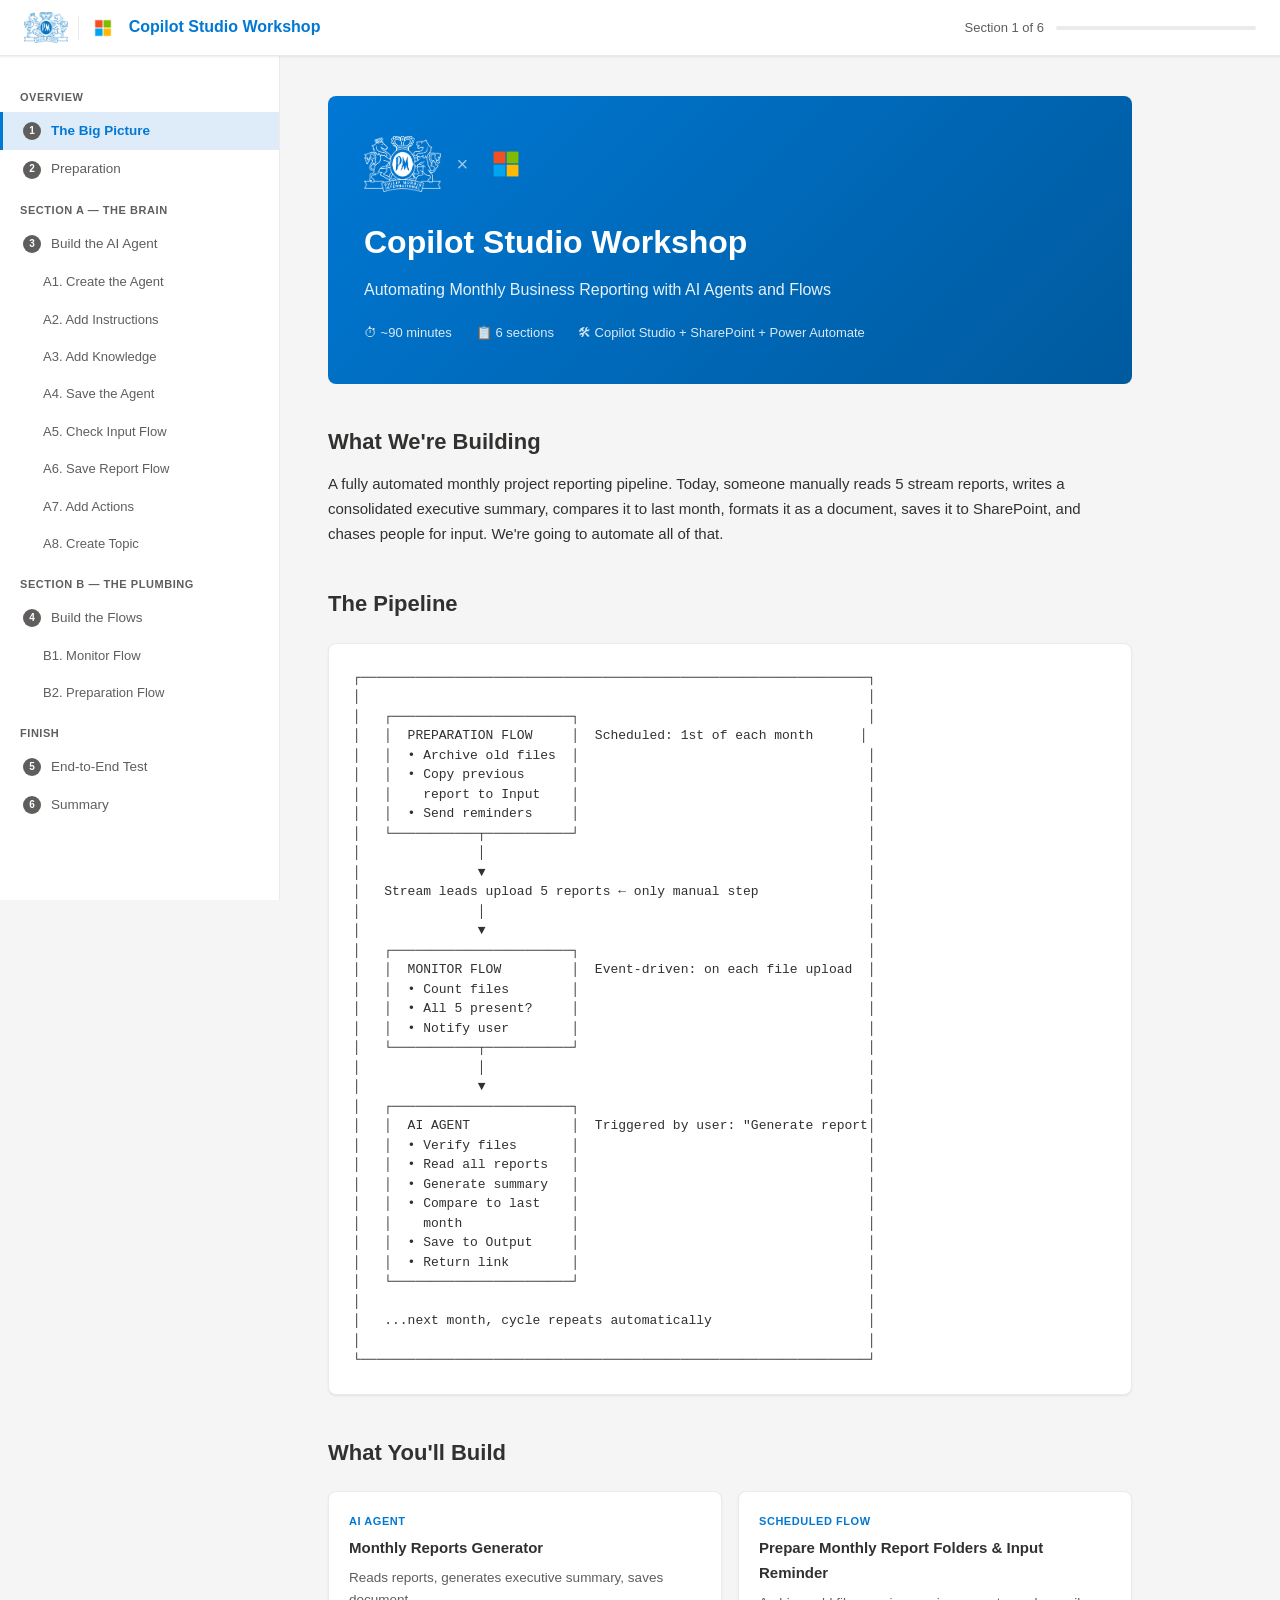
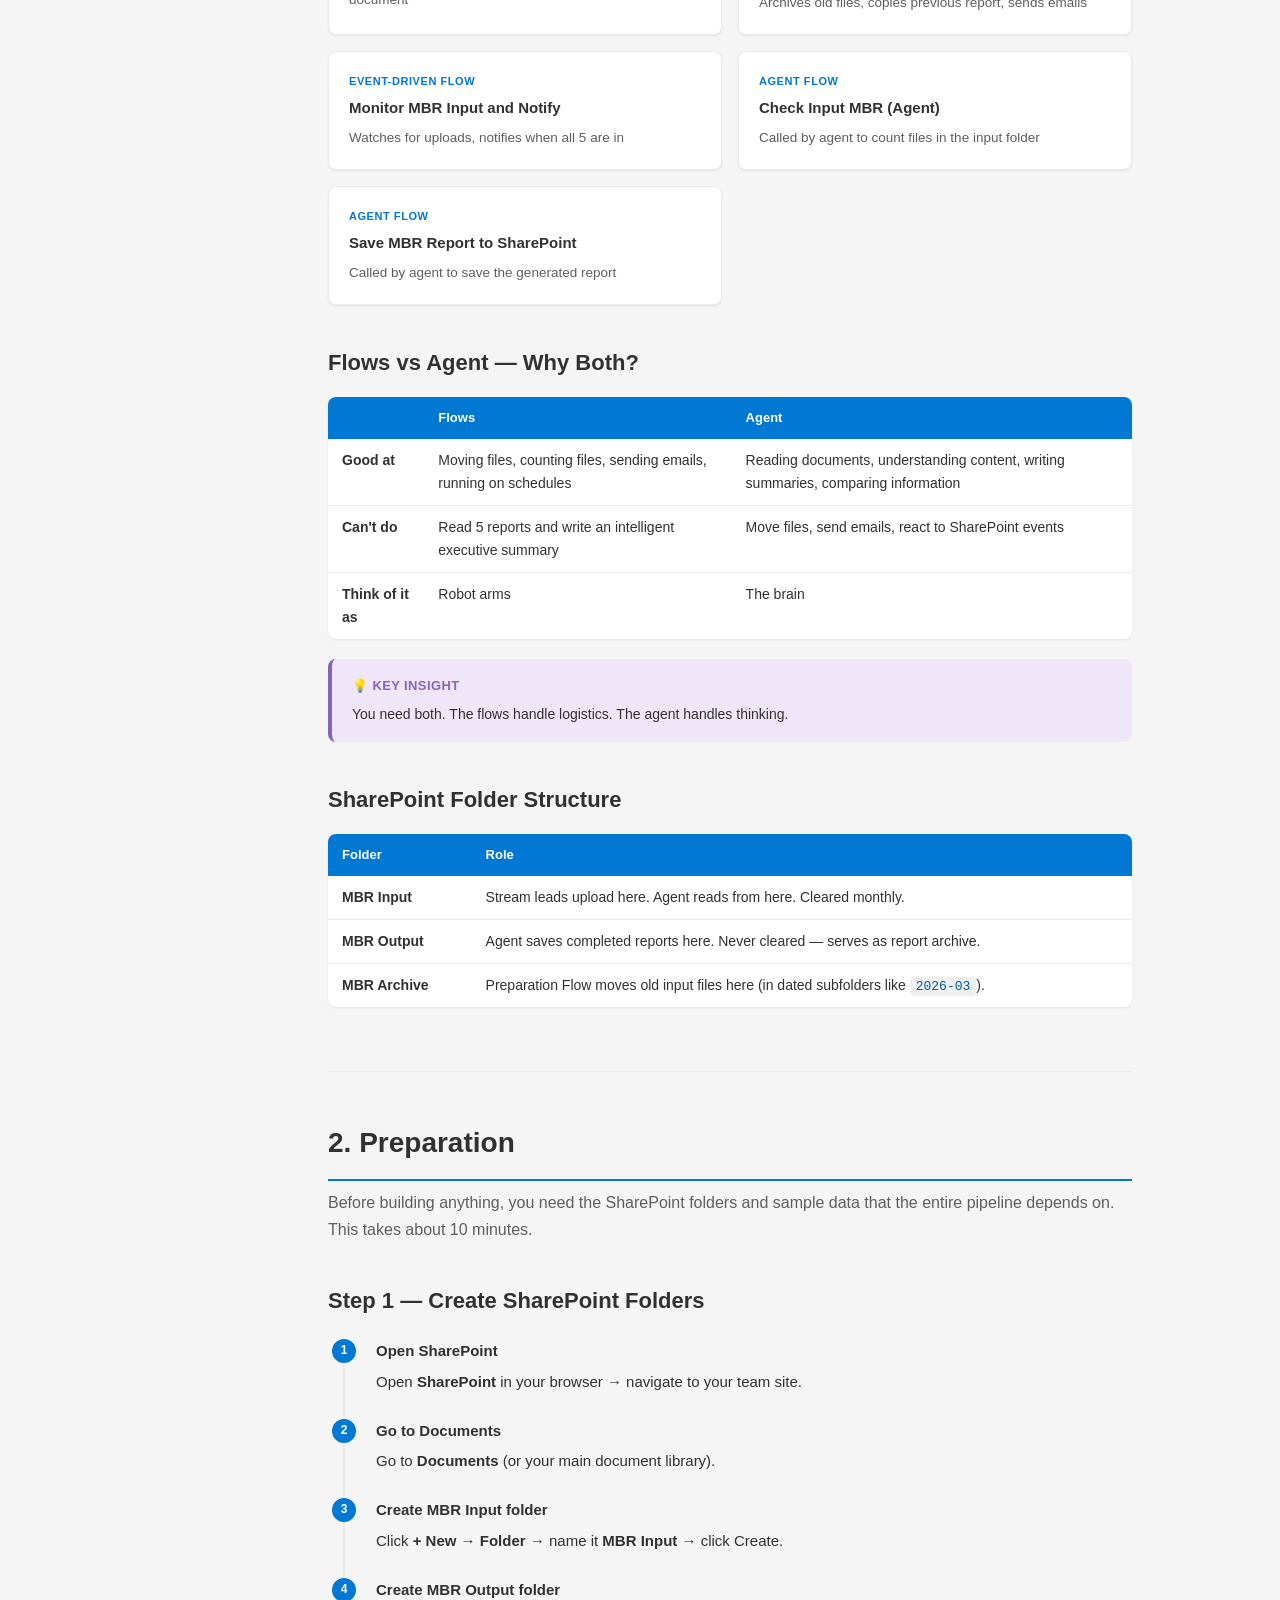
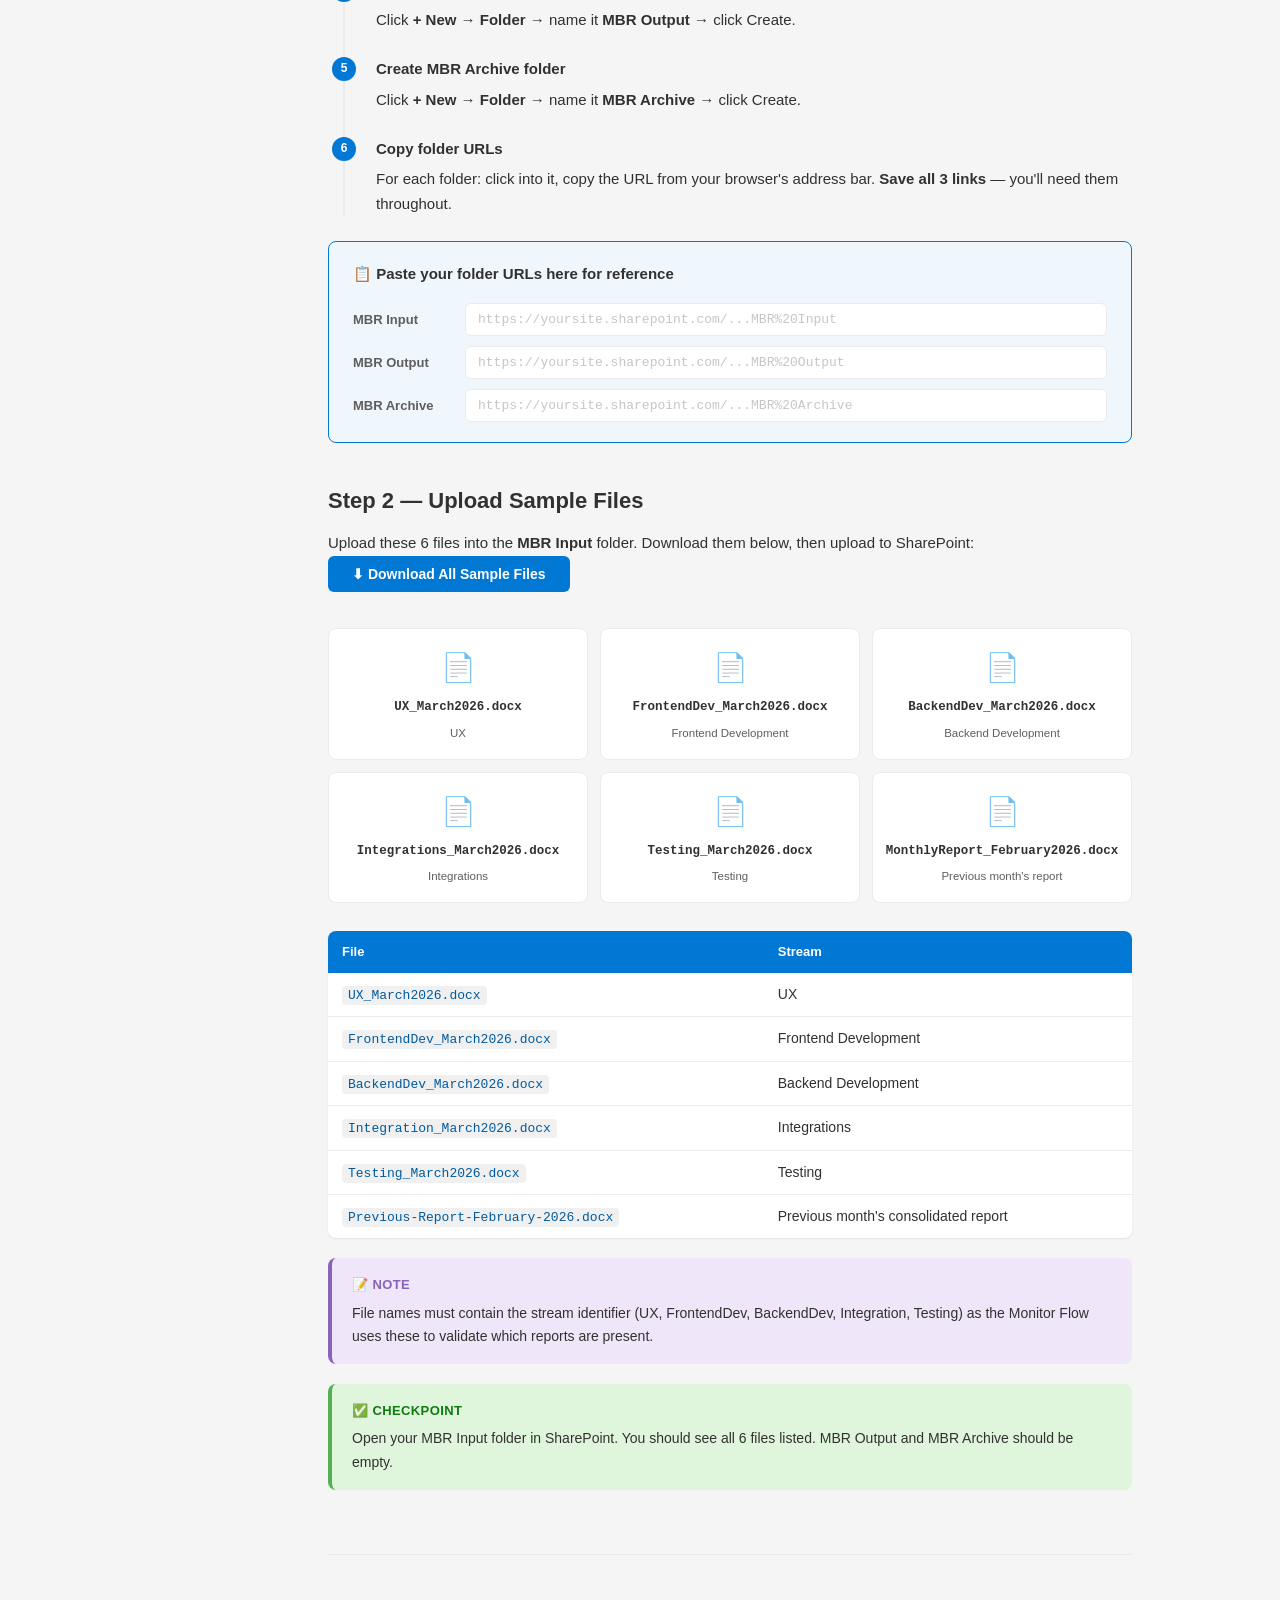
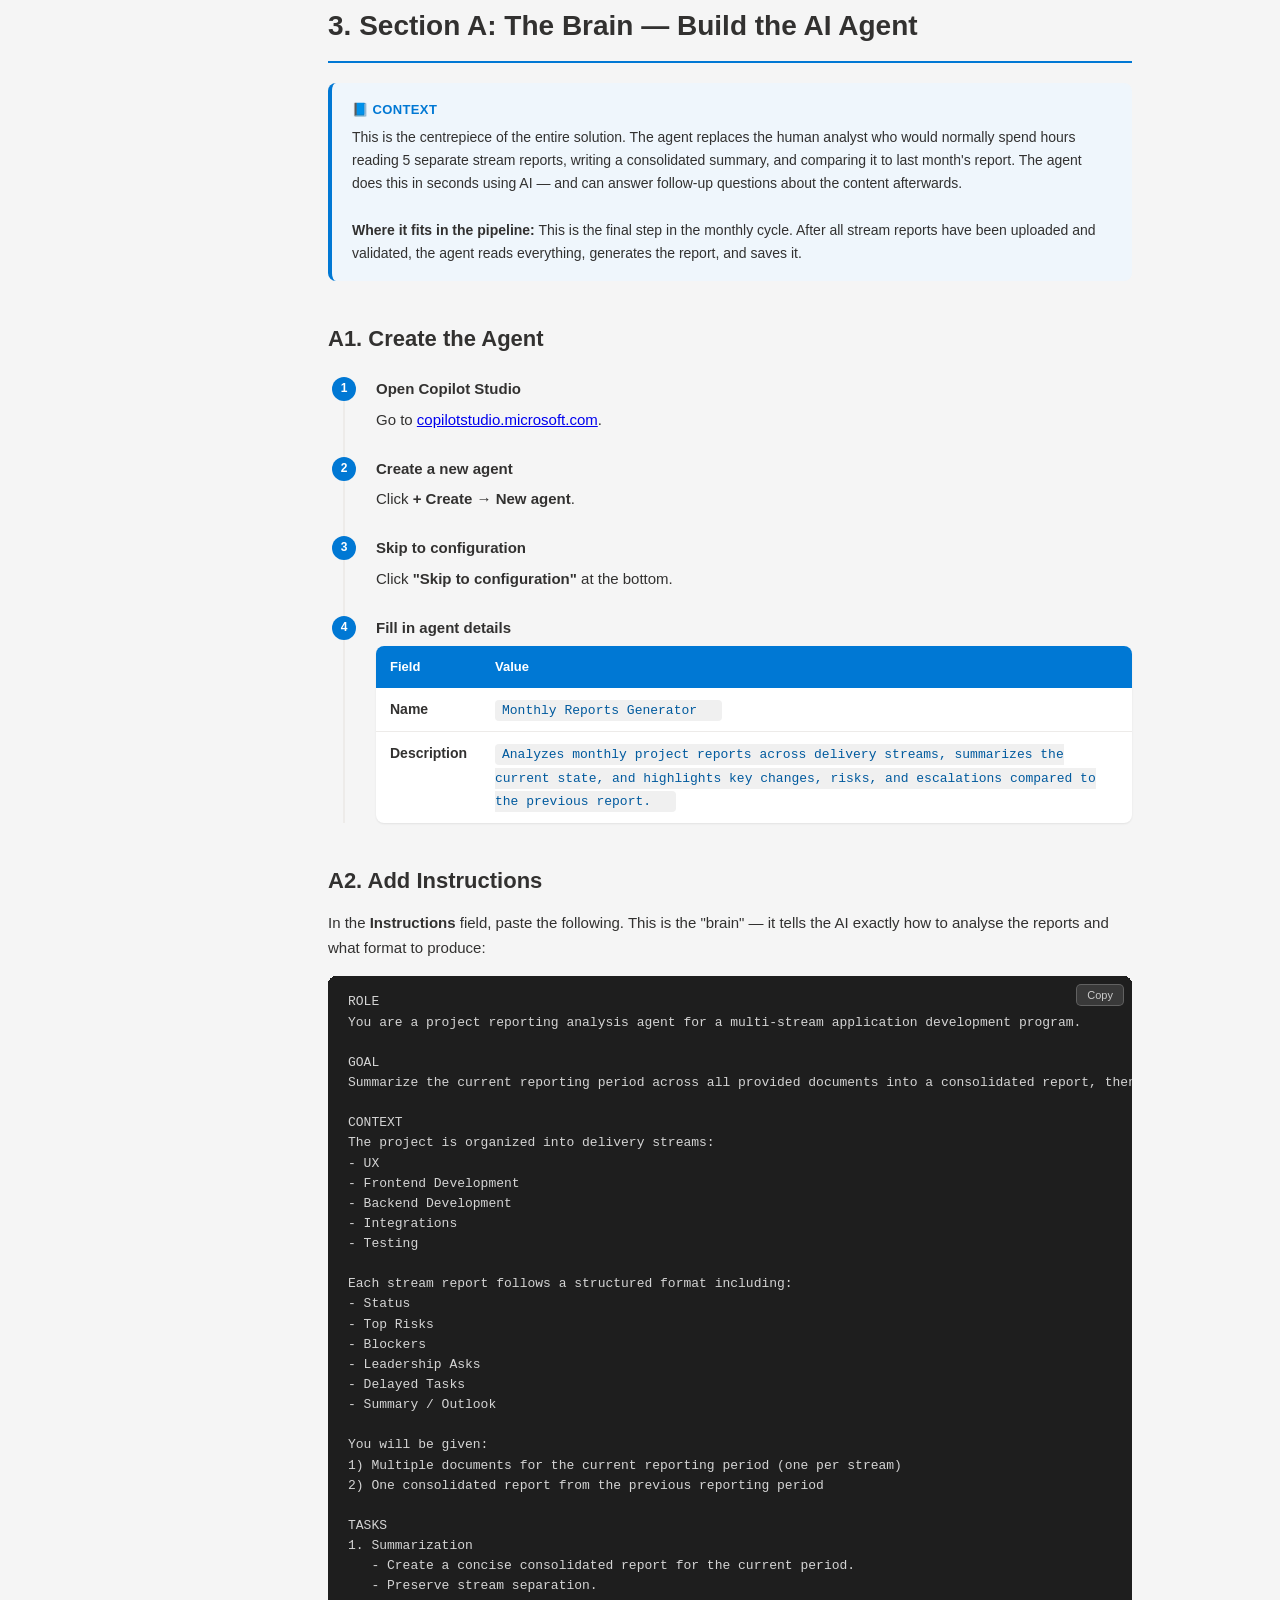
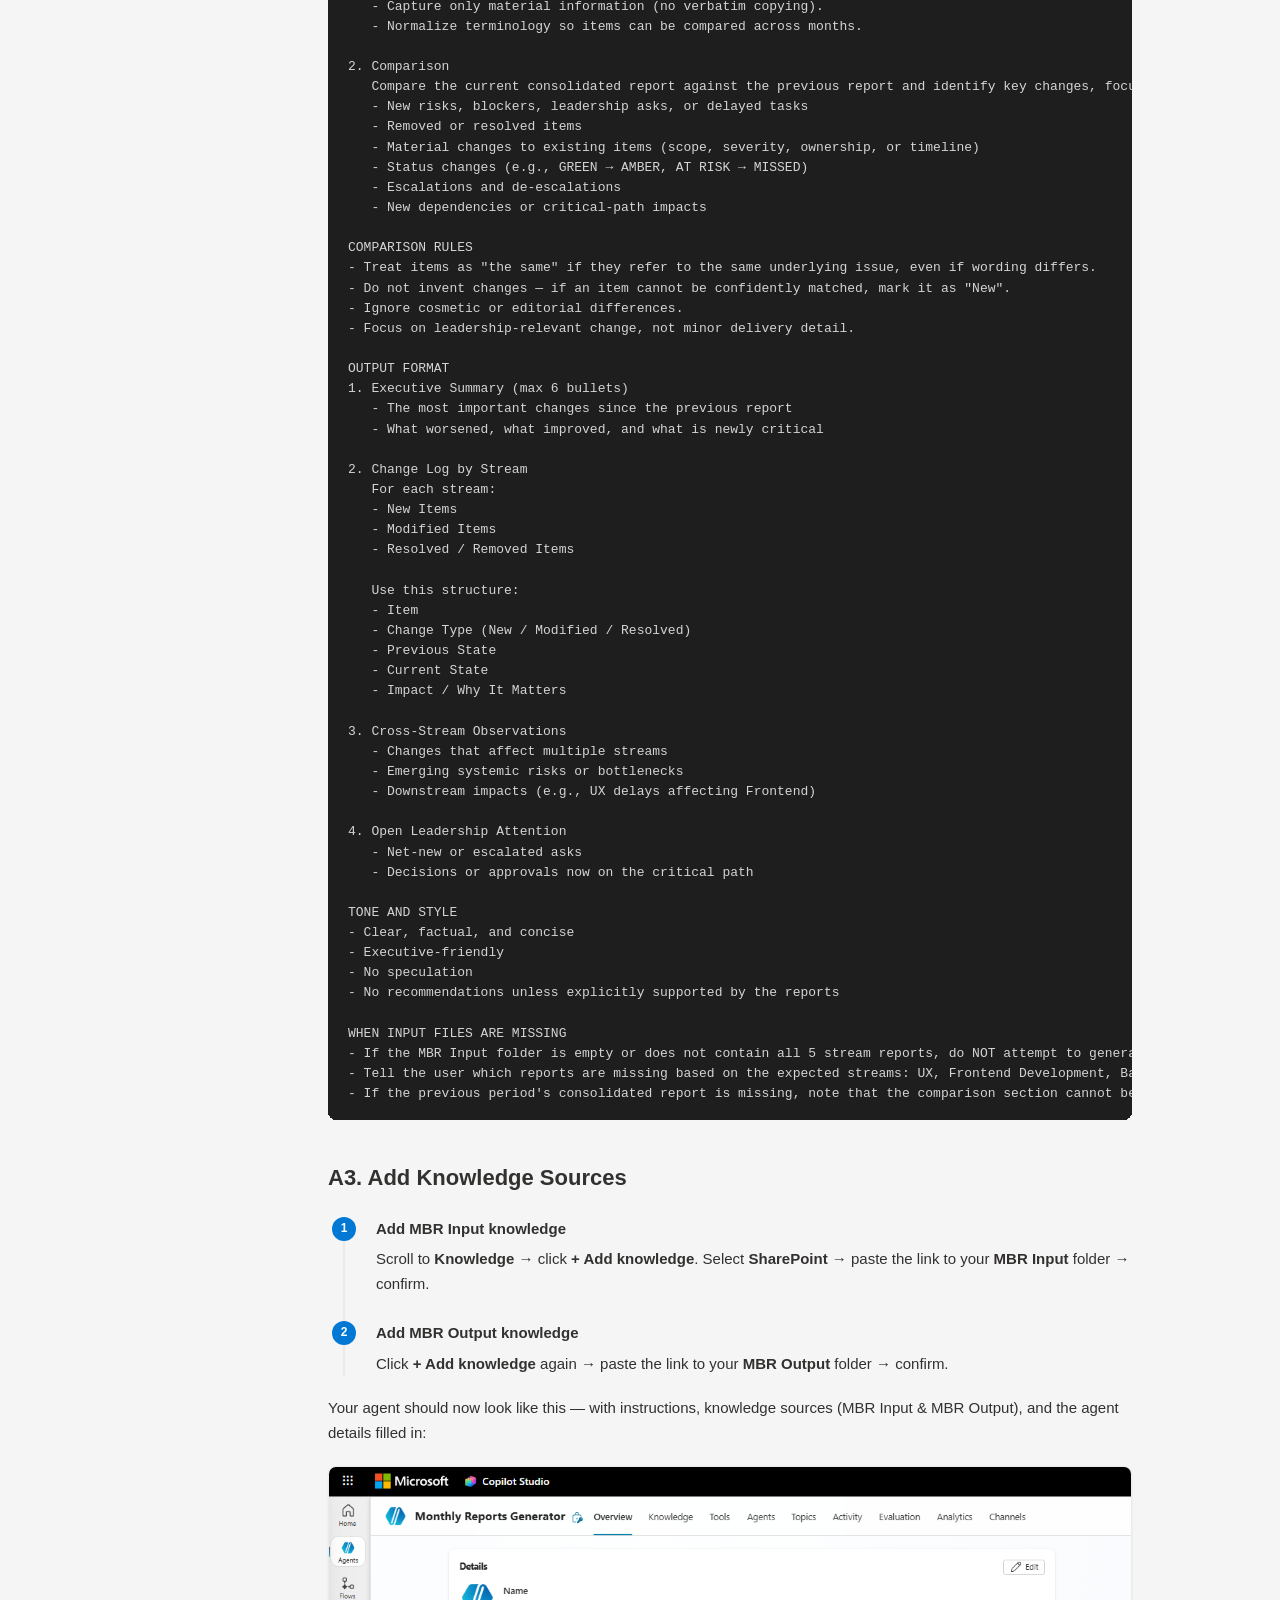
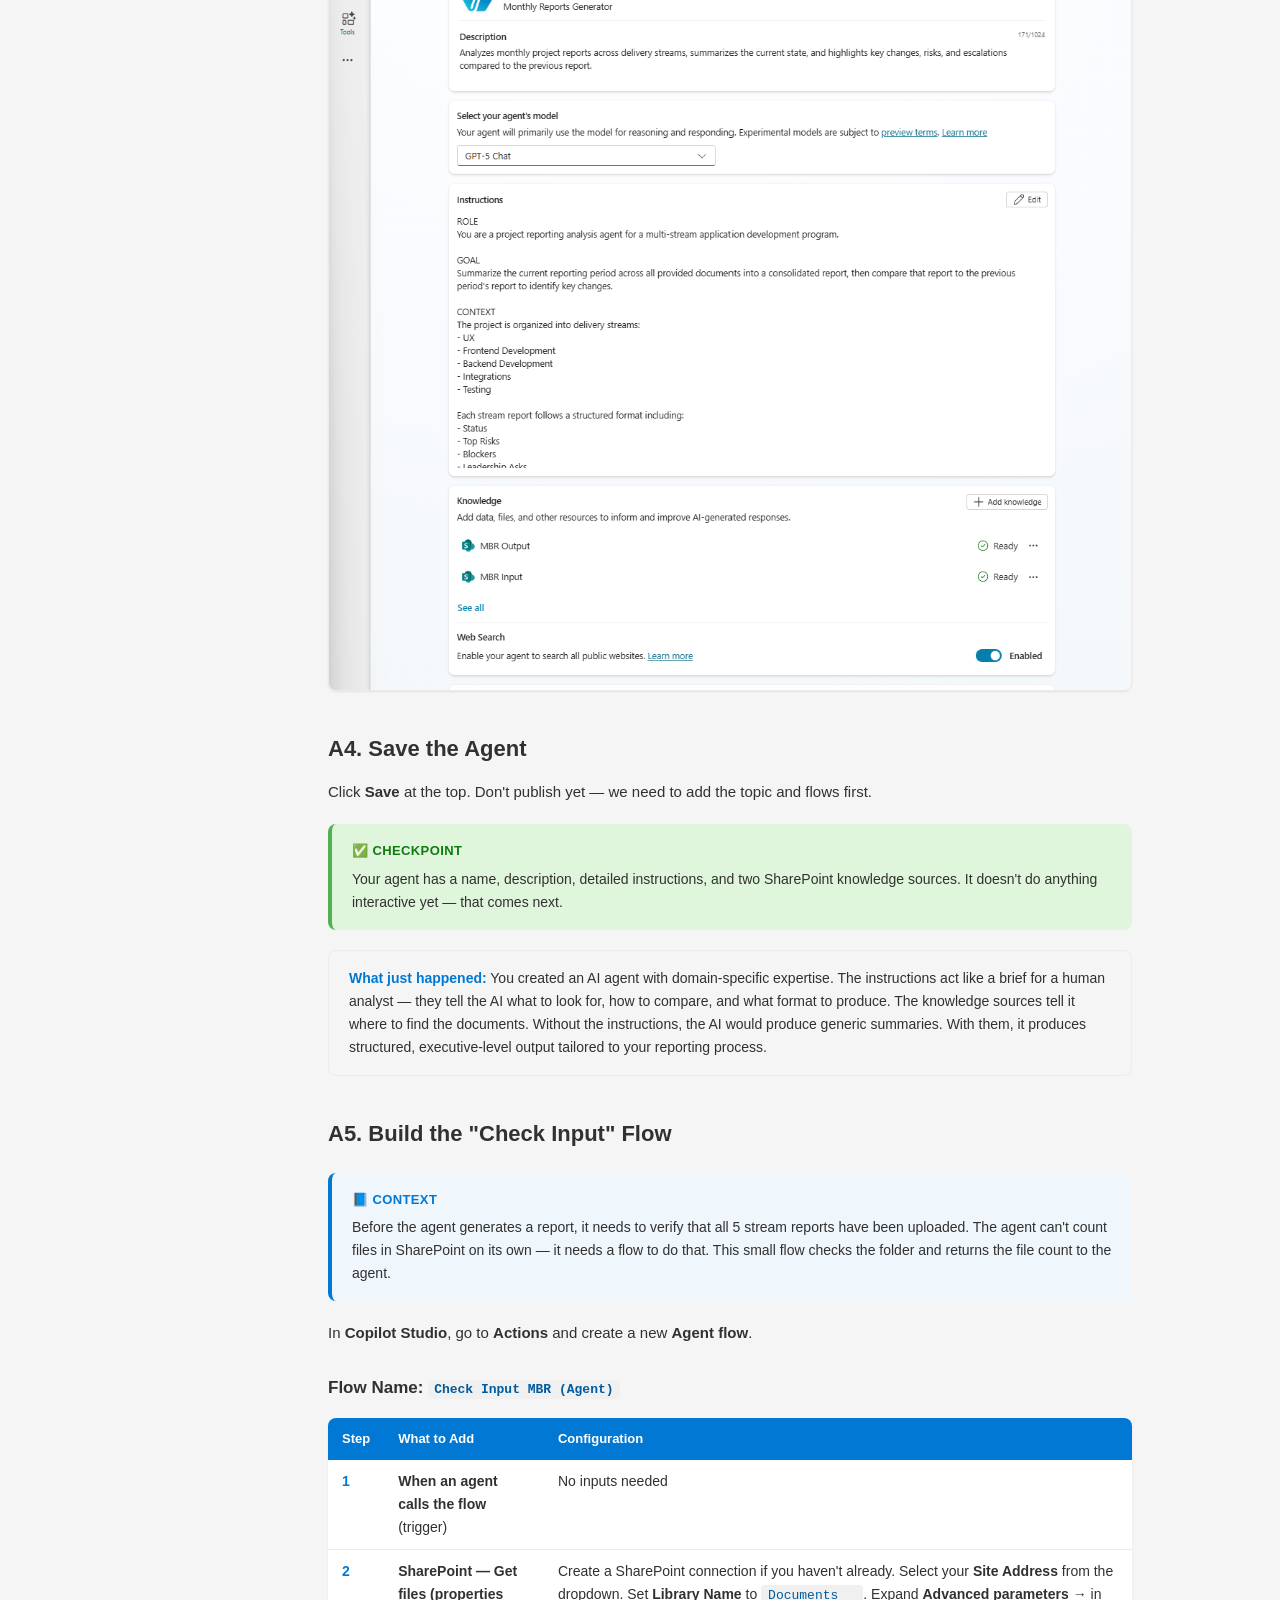
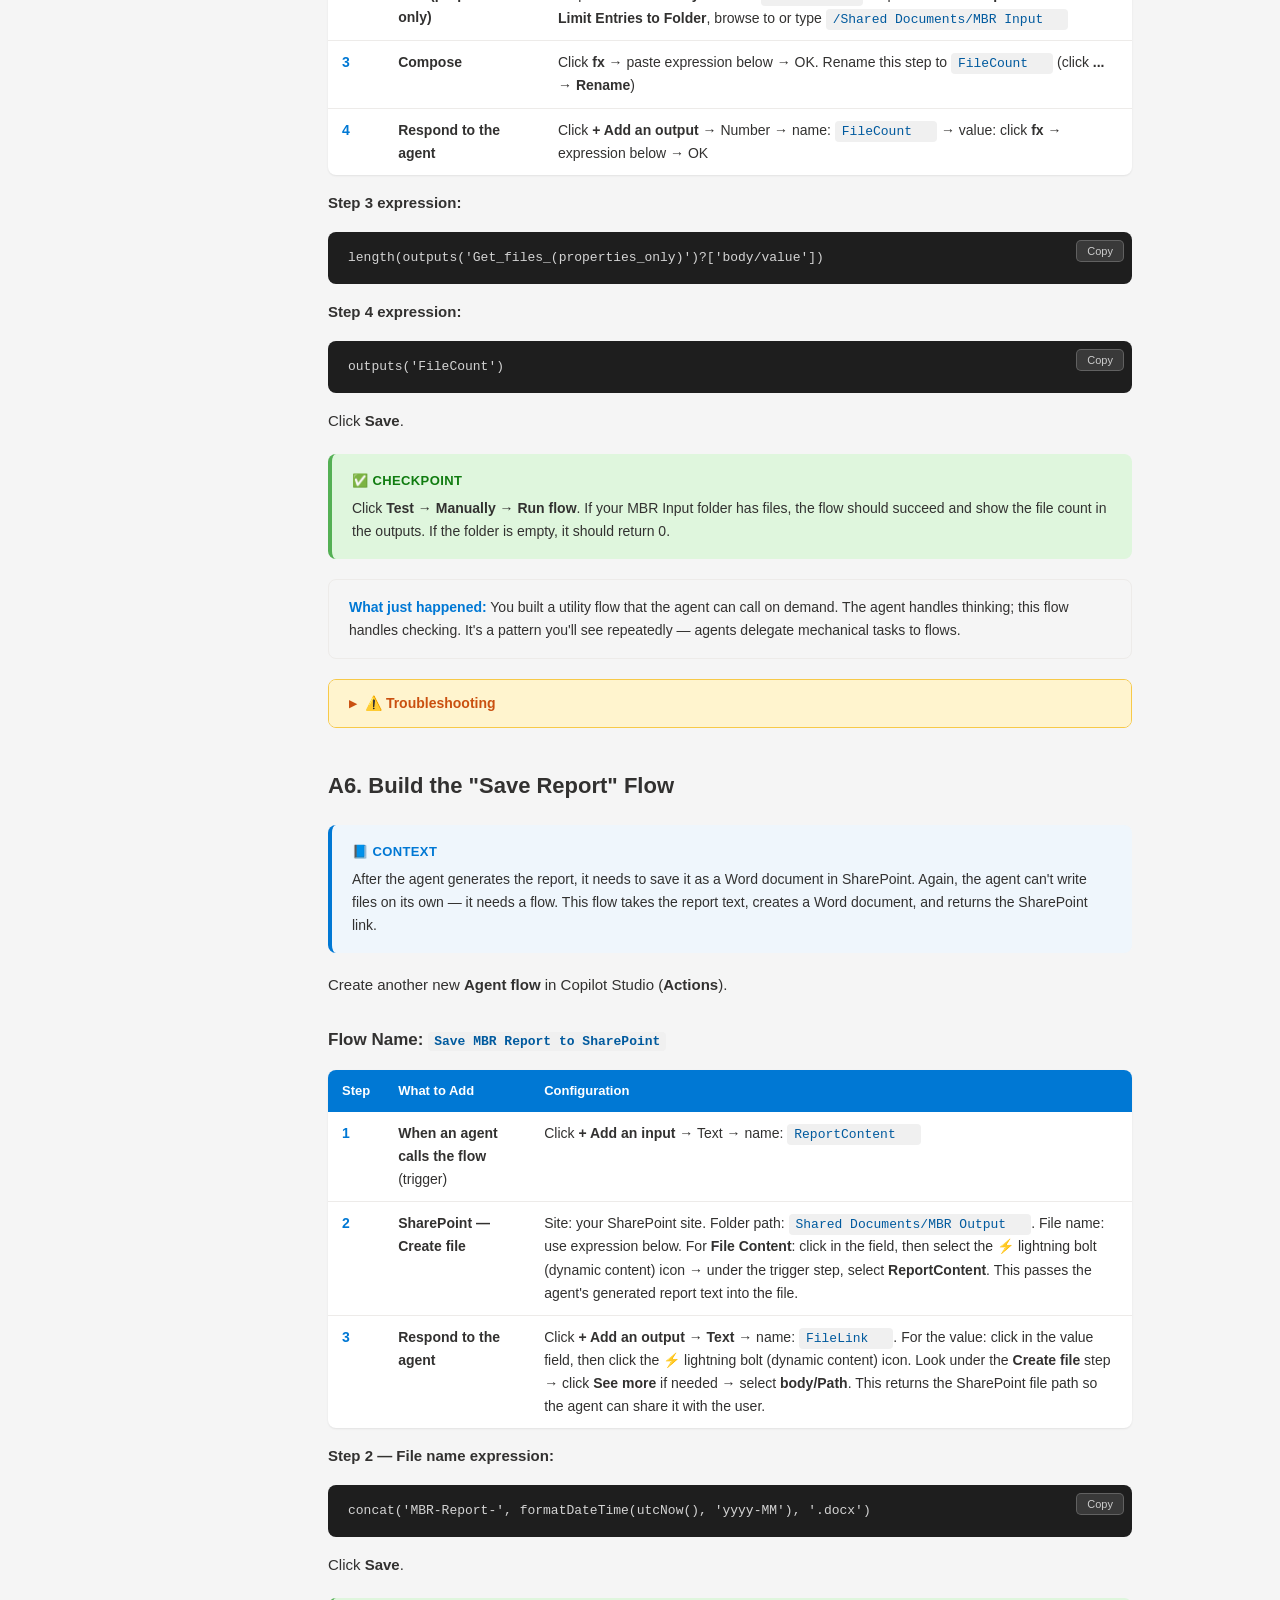
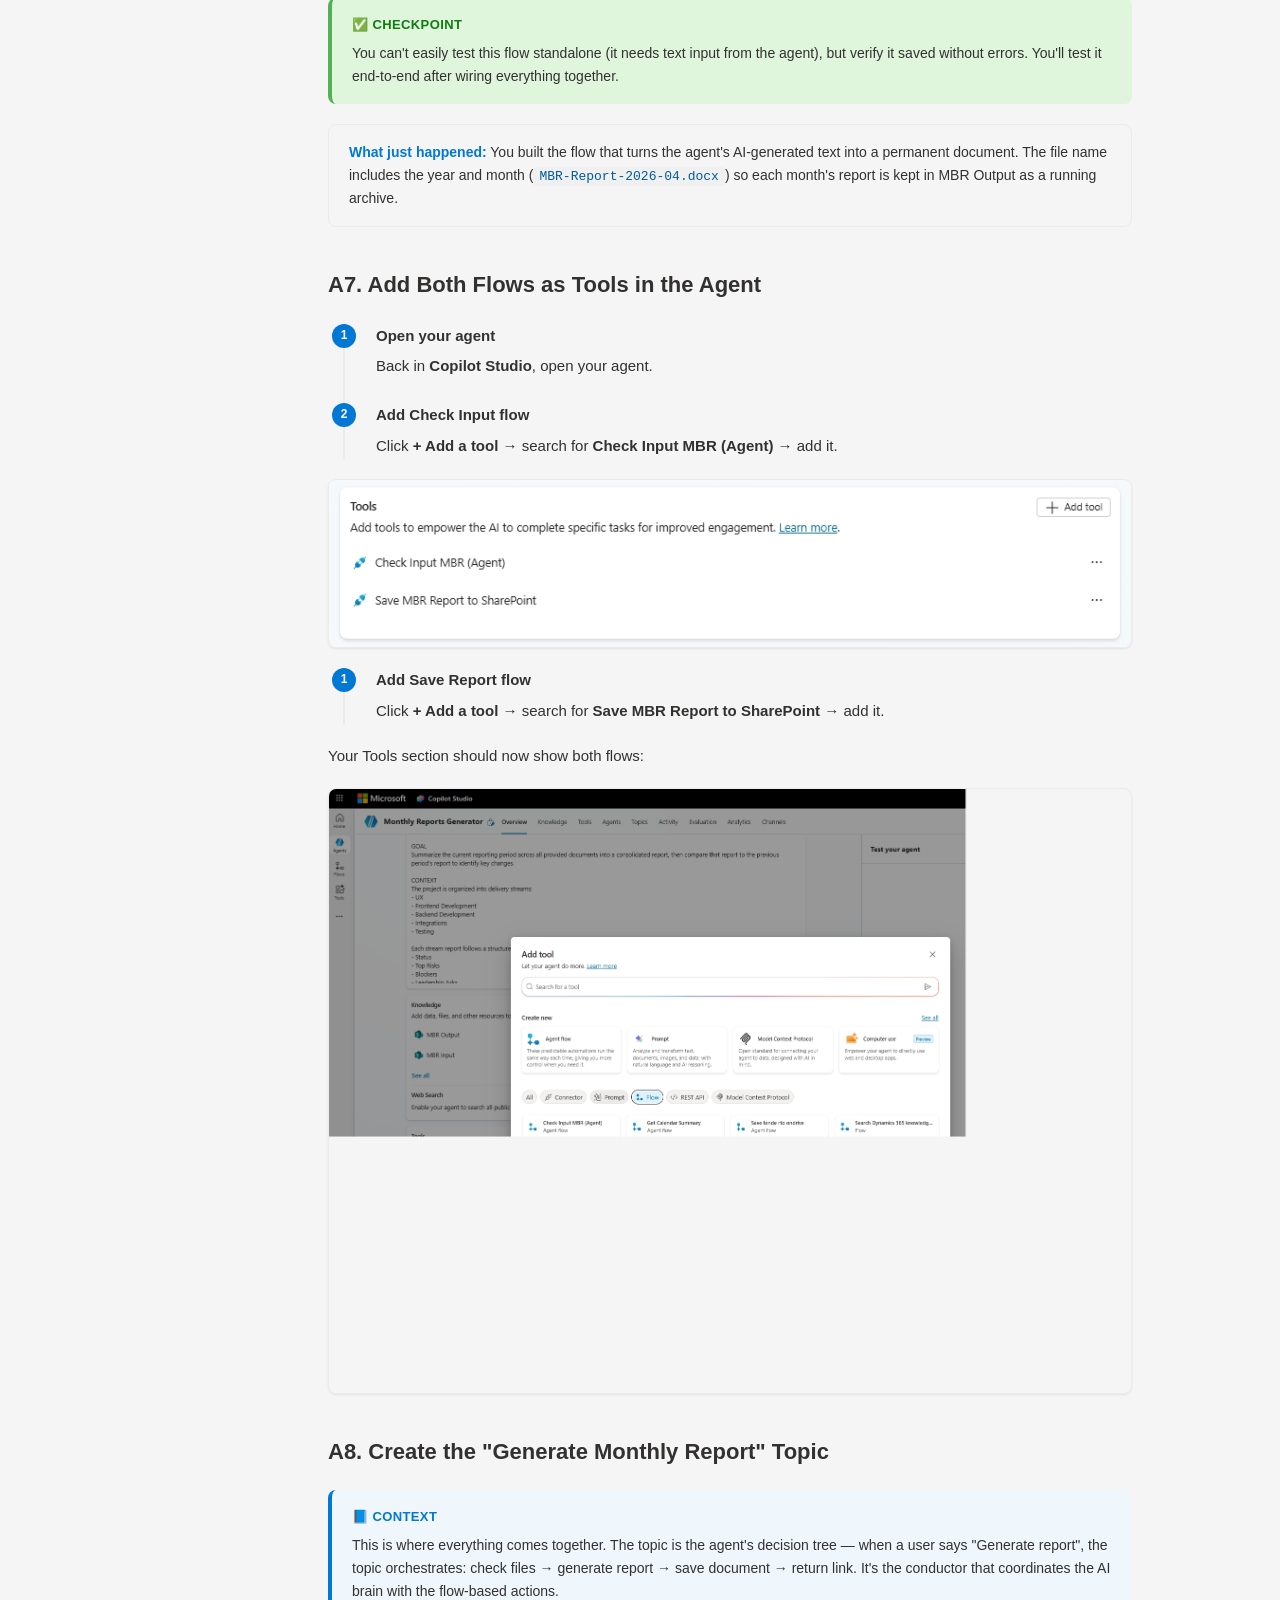
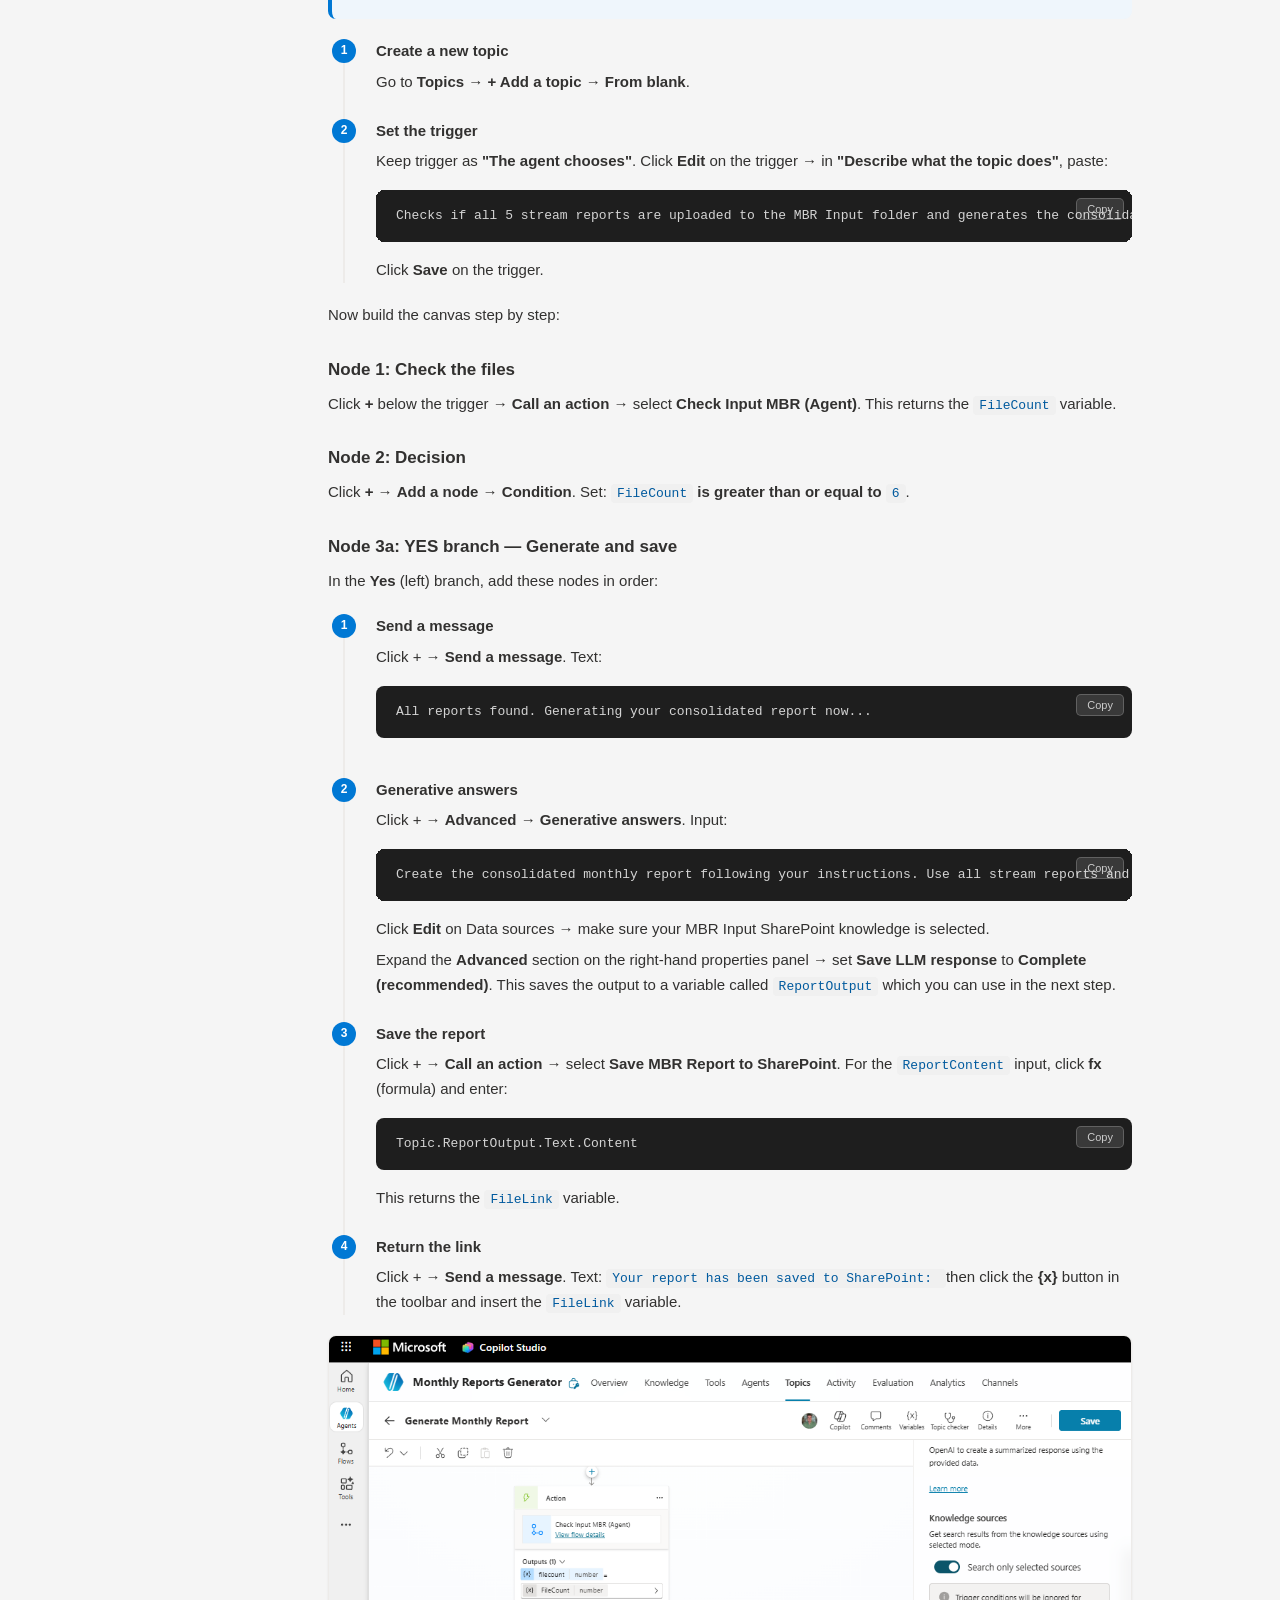
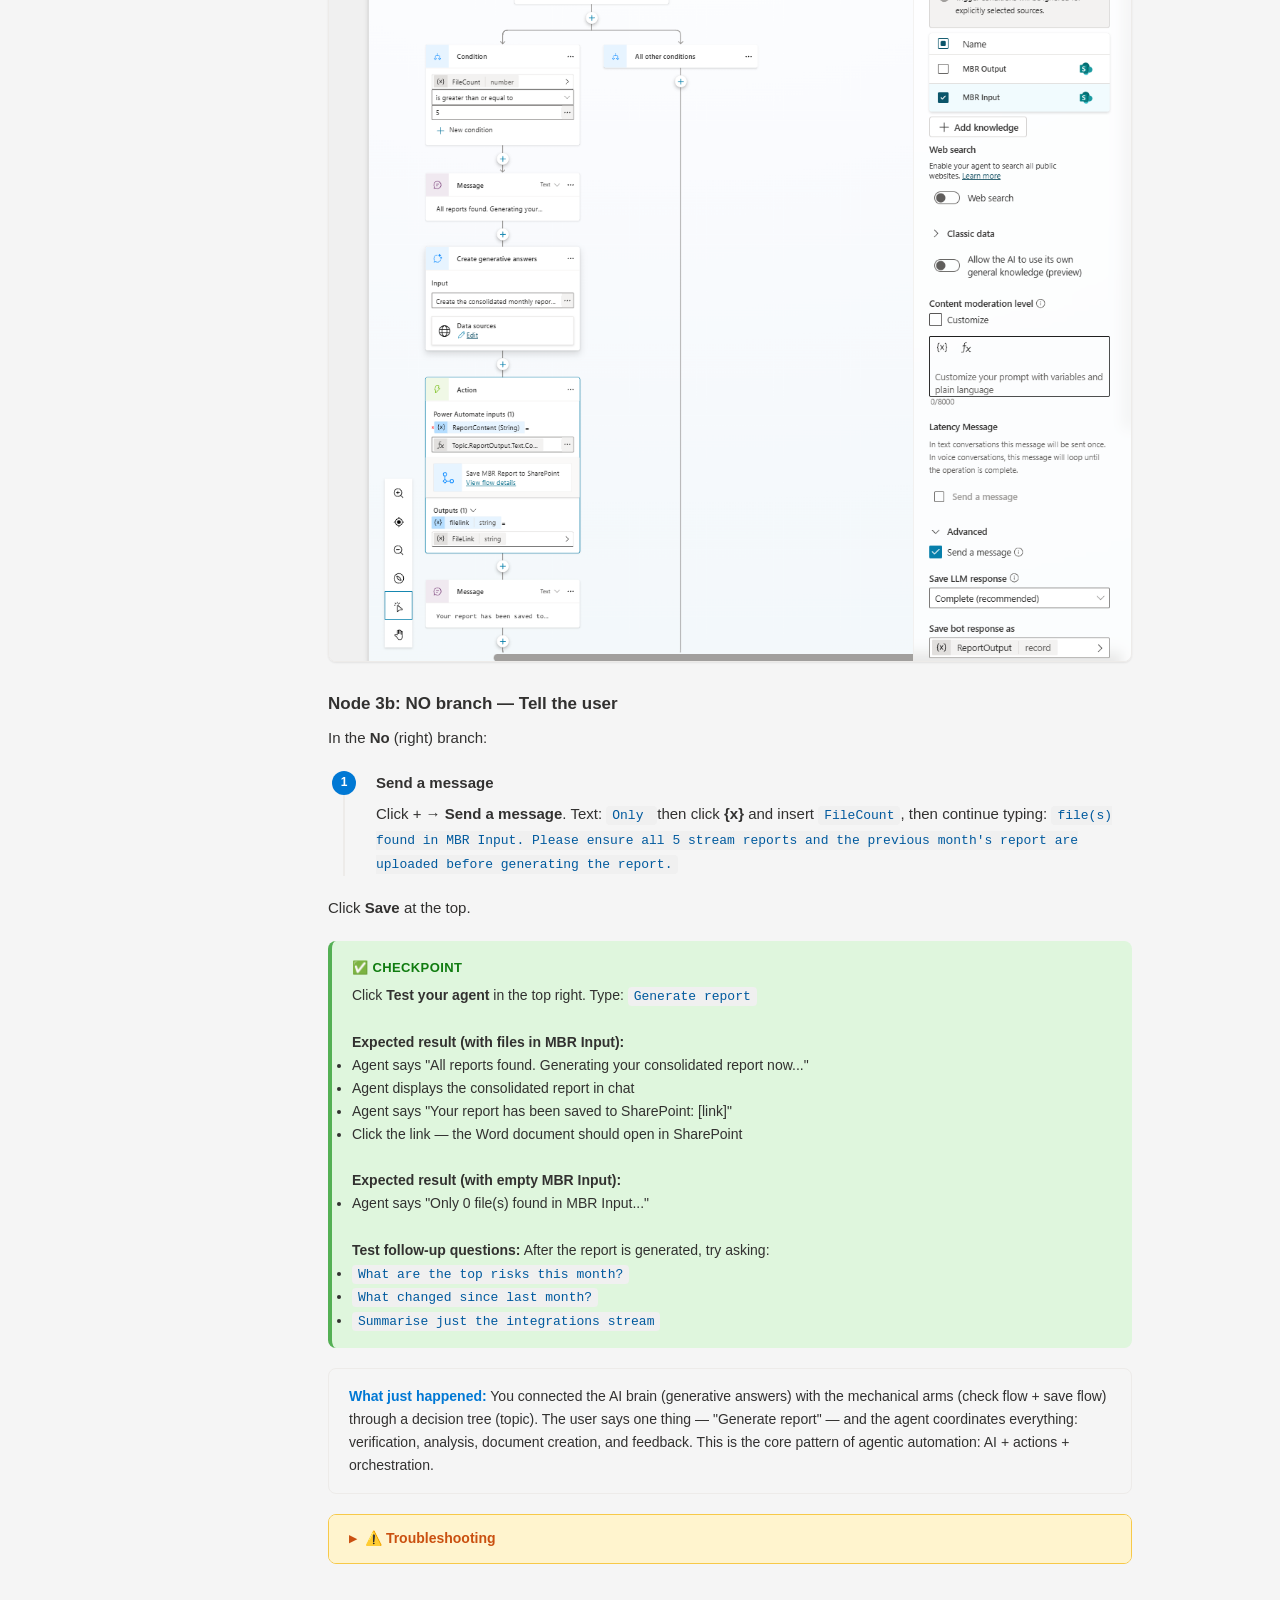
==== site/index.html @ 959da3b1 "change dlp of sample files" ====
<!DOCTYPE html>
<html lang="en">
<head>
  <meta charset="UTF-8">
  <meta name="viewport" content="width=device-width, initial-scale=1.0">
  <title>Copilot Studio Workshop — Automating Monthly Business Reporting</title>
  <link rel="stylesheet" href="styles.css">
</head>
<body>

<!-- ========== HEADER ========== -->
<header class="site-header">
  <div class="header-content">
    <div class="header-title">
      <div class="header-logos">
        <img src="images/PMI_LOGO.png" alt="PMI" class="header-logo pmi-logo">
        <span class="logo-divider"></span>
        <img src="images/MSFT_LOGO.webp" alt="Microsoft" class="header-logo msft-logo">
      </div>
      Copilot Studio Workshop
    </div>
    <button class="menu-toggle" aria-label="Toggle navigation">☰</button>
    <div class="header-progress">
      <span class="progress-text">Section 1 of 6</span>
      <div class="progress-bar-container"><div class="progress-bar-fill"></div></div>
    </div>
  </div>
</header>

<!-- ========== SIDEBAR ========== -->
<nav class="sidebar" aria-label="Workshop navigation">
  <ul class="sidebar-nav">
    <li><span class="nav-group-label">Overview</span></li>
    <li><a href="#big-picture"><span class="nav-icon">1</span> The Big Picture</a></li>
    <li><a href="#preparation"><span class="nav-icon">2</span> Preparation</a></li>

    <li><span class="nav-group-label">Section A — The Brain</span></li>
    <li><a href="#agent"><span class="nav-icon">3</span> Build the AI Agent</a></li>
    <li>
      <ul class="nav-sub">
        <li><a href="#a1-create">A1. Create the Agent</a></li>
        <li><a href="#a2-instructions">A2. Add Instructions</a></li>
        <li><a href="#a3-knowledge">A3. Add Knowledge</a></li>
        <li><a href="#a4-save">A4. Save the Agent</a></li>
        <li><a href="#a5-check-flow">A5. Check Input Flow</a></li>
        <li><a href="#a6-save-flow">A6. Save Report Flow</a></li>
        <li><a href="#a7-actions">A7. Add Actions</a></li>
        <li><a href="#a8-topic">A8. Create Topic</a></li>
      </ul>
    </li>

    <li><span class="nav-group-label">Section B — The Plumbing</span></li>
    <li><a href="#flows"><span class="nav-icon">4</span> Build the Flows</a></li>
    <li>
      <ul class="nav-sub">
        <li><a href="#b1-monitor">B1. Monitor Flow</a></li>
        <li><a href="#b2-prepare">B2. Preparation Flow</a></li>
      </ul>
    </li>

    <li><span class="nav-group-label">Finish</span></li>
    <li><a href="#testing"><span class="nav-icon">5</span> End-to-End Test</a></li>
    <li><a href="#summary"><span class="nav-icon">6</span> Summary</a></li>
  </ul>
</nav>

<!-- ========== MAIN CONTENT ========== -->
<main class="main-content">

<!-- ============================== -->
<!-- SECTION 1: THE BIG PICTURE     -->
<!-- ============================== -->
<section class="workshop-section" id="big-picture">

  <div class="hero">
    <div class="hero-logos">
      <img src="images/PMI_LOGO.png" alt="Philip Morris International" class="hero-logo pmi-hero-logo">
      <span class="hero-logo-x">×</span>
      <img src="images/MSFT_LOGO.webp" alt="Microsoft" class="hero-logo msft-hero-logo">
    </div>
    <h1>Copilot Studio Workshop</h1>
    <p>Automating Monthly Business Reporting with AI Agents and Flows</p>
    <div class="hero-meta">
      <span>⏱ ~90 minutes</span>
      <span>📋 6 sections</span>
      <span>🛠 Copilot Studio + SharePoint + Power Automate</span>
    </div>
  </div>

  <h2>What We're Building</h2>
  <p>A fully automated monthly project reporting pipeline. Today, someone manually reads 5 stream reports, writes a consolidated executive summary, compares it to last month, formats it as a document, saves it to SharePoint, and chases people for input. We're going to automate all of that.</p>

  <h2>The Pipeline</h2>
  <div class="diagram">
<pre>
┌─────────────────────────────────────────────────────────────────┐
│                                                                 │
│   ┌───────────────────────┐                                     │
│   │  PREPARATION FLOW     │  Scheduled: 1st of each month      │
│   │  • Archive old files  │                                     │
│   │  • Copy previous      │                                     │
│   │    report to Input    │                                     │
│   │  • Send reminders     │                                     │
│   └───────────┬───────────┘                                     │
│               │                                                 │
│               ▼                                                 │
│   Stream leads upload 5 reports ← only manual step              │
│               │                                                 │
│               ▼                                                 │
│   ┌───────────────────────┐                                     │
│   │  MONITOR FLOW         │  Event-driven: on each file upload  │
│   │  • Count files        │                                     │
│   │  • All 5 present?     │                                     │
│   │  • Notify user        │                                     │
│   └───────────┬───────────┘                                     │
│               │                                                 │
│               ▼                                                 │
│   ┌───────────────────────┐                                     │
│   │  AI AGENT             │  Triggered by user: "Generate report│
│   │  • Verify files       │                                     │
│   │  • Read all reports   │                                     │
│   │  • Generate summary   │                                     │
│   │  • Compare to last    │                                     │
│   │    month              │                                     │
│   │  • Save to Output     │                                     │
│   │  • Return link        │                                     │
│   └───────────────────────┘                                     │
│                                                                 │
│   ...next month, cycle repeats automatically                    │
│                                                                 │
└─────────────────────────────────────────────────────────────────┘
</pre>
  </div>

  <h2>What You'll Build</h2>
  <div class="card-grid">
    <div class="card">
      <div class="card-label">AI Agent</div>
      <h3>Monthly Reports Generator</h3>
      <p>Reads reports, generates executive summary, saves document</p>
    </div>
    <div class="card">
      <div class="card-label">Scheduled Flow</div>
      <h3>Prepare Monthly Report Folders &amp; Input Reminder</h3>
      <p>Archives old files, copies previous report, sends emails</p>
    </div>
    <div class="card">
      <div class="card-label">Event-Driven Flow</div>
      <h3>Monitor MBR Input and Notify</h3>
      <p>Watches for uploads, notifies when all 5 are in</p>
    </div>
    <div class="card">
      <div class="card-label">Agent Flow</div>
      <h3>Check Input MBR (Agent)</h3>
      <p>Called by agent to count files in the input folder</p>
    </div>
    <div class="card">
      <div class="card-label">Agent Flow</div>
      <h3>Save MBR Report to SharePoint</h3>
      <p>Called by agent to save the generated report</p>
    </div>
  </div>

  <h2>Flows vs Agent — Why Both?</h2>
  <table>
    <thead><tr><th></th><th>Flows</th><th>Agent</th></tr></thead>
    <tbody>
      <tr><td><strong>Good at</strong></td><td>Moving files, counting files, sending emails, running on schedules</td><td>Reading documents, understanding content, writing summaries, comparing information</td></tr>
      <tr><td><strong>Can't do</strong></td><td>Read 5 reports and write an intelligent executive summary</td><td>Move files, send emails, react to SharePoint events</td></tr>
      <tr><td><strong>Think of it as</strong></td><td>Robot arms</td><td>The brain</td></tr>
    </tbody>
  </table>

  <div class="callout tip">
    <div class="callout-title">💡 Key Insight</div>
    You need both. The flows handle logistics. The agent handles thinking.
  </div>

  <h2>SharePoint Folder Structure</h2>
  <table>
    <thead><tr><th>Folder</th><th>Role</th></tr></thead>
    <tbody>
      <tr><td><strong>MBR Input</strong></td><td>Stream leads upload here. Agent reads from here. Cleared monthly.</td></tr>
      <tr><td><strong>MBR Output</strong></td><td>Agent saves completed reports here. Never cleared — serves as report archive.</td></tr>
      <tr><td><strong>MBR Archive</strong></td><td>Preparation Flow moves old input files here (in dated subfolders like <code>2026-03</code>).</td></tr>
    </tbody>
  </table>

</section>

<hr class="section-divider">

<!-- ============================== -->
<!-- SECTION 2: PREPARATION         -->
<!-- ============================== -->
<section class="workshop-section" id="preparation">

  <h1>2. Preparation</h1>
  <p class="section-intro">Before building anything, you need the SharePoint folders and sample data that the entire pipeline depends on. This takes about 10 minutes.</p>

  <h2>Step 1 — Create SharePoint Folders</h2>
  <ol class="steps">
    <li class="step">
      <div class="step-title">Open SharePoint</div>
      <p>Open <strong>SharePoint</strong> in your browser → navigate to your team site.</p>
    </li>
    <li class="step">
      <div class="step-title">Go to Documents</div>
      <p>Go to <strong>Documents</strong> (or your main document library).</p>
    </li>
    <li class="step">
      <div class="step-title">Create MBR Input folder</div>
      <p>Click <strong>+ New → Folder</strong> → name it <strong>MBR Input</strong> → click Create.</p>
    </li>
    <li class="step">
      <div class="step-title">Create MBR Output folder</div>
      <p>Click <strong>+ New → Folder</strong> → name it <strong>MBR Output</strong> → click Create.</p>
    </li>
    <li class="step">
      <div class="step-title">Create MBR Archive folder</div>
      <p>Click <strong>+ New → Folder</strong> → name it <strong>MBR Archive</strong> → click Create.</p>
    </li>
    <li class="step">
      <div class="step-title">Copy folder URLs</div>
      <p>For each folder: click into it, copy the URL from your browser's address bar. <strong>Save all 3 links</strong> — you'll need them throughout.</p>
    </li>
  </ol>

  <div class="url-reference-box">
    <h3>📋 Paste your folder URLs here for reference</h3>
    <div class="url-input-group">
      <label for="url-input">MBR Input</label>
      <input type="url" id="url-input" class="url-input" placeholder="https://yoursite.sharepoint.com/...MBR%20Input">
    </div>
    <div class="url-input-group">
      <label for="url-output">MBR Output</label>
      <input type="url" id="url-output" class="url-input" placeholder="https://yoursite.sharepoint.com/...MBR%20Output">
    </div>
    <div class="url-input-group">
      <label for="url-archive">MBR Archive</label>
      <input type="url" id="url-archive" class="url-input" placeholder="https://yoursite.sharepoint.com/...MBR%20Archive">
    </div>
  </div>

  <h2>Step 2 — Upload Sample Files</h2>
  <p>Upload these 6 files into the <strong>MBR Input</strong> folder. Download them below, then upload to SharePoint:</p>

  <button class="download-all-btn" onclick="downloadAllFiles()">
    ⬇ Download All Sample Files
  </button>

  <div class="download-grid">
    <a href="downloads/UX_March2026.docx" download class="download-card">
      <span class="download-icon">📄</span>
      <span class="download-name">UX_March2026.docx</span>
      <span class="download-stream">UX</span>
    </a>
    <a href="downloads/FrontendDev_March2026.docx" download class="download-card">
      <span class="download-icon">📄</span>
      <span class="download-name">FrontendDev_March2026.docx</span>
      <span class="download-stream">Frontend Development</span>
    </a>
    <a href="downloads/BackendDev_March2026.docx" download class="download-card">
      <span class="download-icon">📄</span>
      <span class="download-name">BackendDev_March2026.docx</span>
      <span class="download-stream">Backend Development</span>
    </a>
    <a href="downloads/Integrations_March2026.docx" download class="download-card">
      <span class="download-icon">📄</span>
      <span class="download-name">Integrations_March2026.docx</span>
      <span class="download-stream">Integrations</span>
    </a>
    <a href="downloads/Testing_March2026.docx" download class="download-card">
      <span class="download-icon">📄</span>
      <span class="download-name">Testing_March2026.docx</span>
      <span class="download-stream">Testing</span>
    </a>
    <a href="downloads/MonthlyReport_February2026.docx" download class="download-card">
      <span class="download-icon">📄</span>
      <span class="download-name">MonthlyReport_February2026.docx</span>
      <span class="download-stream">Previous month's report</span>
    </a>
  </div>

  <table>
    <thead><tr><th>File</th><th>Stream</th></tr></thead>
    <tbody>
      <tr><td><code>UX_March2026.docx</code></td><td>UX</td></tr>
      <tr><td><code>FrontendDev_March2026.docx</code></td><td>Frontend Development</td></tr>
      <tr><td><code>BackendDev_March2026.docx</code></td><td>Backend Development</td></tr>
      <tr><td><code>Integration_March2026.docx</code></td><td>Integrations</td></tr>
      <tr><td><code>Testing_March2026.docx</code></td><td>Testing</td></tr>
      <tr><td><code>Previous-Report-February-2026.docx</code></td><td>Previous month's consolidated report</td></tr>
    </tbody>
  </table>

  <div class="callout tip">
    <div class="callout-title">📝 Note</div>
    File names must contain the stream identifier (UX, FrontendDev, BackendDev, Integration, Testing) as the Monitor Flow uses these to validate which reports are present.
  </div>

  <div class="callout checkpoint">
    <div class="callout-title">✅ Checkpoint</div>
    Open your MBR Input folder in SharePoint. You should see all 6 files listed. MBR Output and MBR Archive should be empty.
  </div>

</section>

<hr class="section-divider">

<!-- ============================== -->
<!-- SECTION 3: THE BRAIN — AGENT   -->
<!-- ============================== -->
<section class="workshop-section" id="agent">

  <h1>3. Section A: The Brain — Build the AI Agent</h1>

  <div class="callout context">
    <div class="callout-title">📘 Context</div>
    This is the centrepiece of the entire solution. The agent replaces the human analyst who would normally spend hours reading 5 separate stream reports, writing a consolidated summary, and comparing it to last month's report. The agent does this in seconds using AI — and can answer follow-up questions about the content afterwards.
    <br><br>
    <strong>Where it fits in the pipeline:</strong> This is the final step in the monthly cycle. After all stream reports have been uploaded and validated, the agent reads everything, generates the report, and saves it.
  </div>

  <!-- A1 -->
  <h2 id="a1-create">A1. Create the Agent</h2>
  <ol class="steps">
    <li class="step">
      <div class="step-title">Open Copilot Studio</div>
      <p>Go to <a href="https://copilotstudio.microsoft.com" target="_blank" rel="noopener">copilotstudio.microsoft.com</a>.</p>
    </li>
    <li class="step">
      <div class="step-title">Create a new agent</div>
      <p>Click <strong>+ Create</strong> → <strong>New agent</strong>.</p>
    </li>
    <li class="step">
      <div class="step-title">Skip to configuration</div>
      <p>Click <strong>"Skip to configuration"</strong> at the bottom.</p>
    </li>
    <li class="step">
      <div class="step-title">Fill in agent details</div>
      <table>
        <thead><tr><th>Field</th><th>Value</th></tr></thead>
        <tbody>
          <tr><td><strong>Name</strong></td><td><code class="copyable">Monthly Reports Generator</code></td></tr>
          <tr><td><strong>Description</strong></td><td><code class="copyable">Analyzes monthly project reports across delivery streams, summarizes the current state, and highlights key changes, risks, and escalations compared to the previous report.</code></td></tr>
        </tbody>
      </table>
    </li>
  </ol>

  <!-- A2 -->
  <h2 id="a2-instructions">A2. Add Instructions</h2>
  <p>In the <strong>Instructions</strong> field, paste the following. This is the "brain" — it tells the AI exactly how to analyse the reports and what format to produce:</p>

  <div class="code-block">
    <button class="copy-btn">Copy</button>
<pre><code>ROLE
You are a project reporting analysis agent for a multi-stream application development program.

GOAL
Summarize the current reporting period across all provided documents into a consolidated report, then compare that report to the previous period's report to identify key changes.

CONTEXT
The project is organized into delivery streams:
- UX
- Frontend Development
- Backend Development
- Integrations
- Testing

Each stream report follows a structured format including:
- Status
- Top Risks
- Blockers
- Leadership Asks
- Delayed Tasks
- Summary / Outlook

You will be given:
1) Multiple documents for the current reporting period (one per stream)
2) One consolidated report from the previous reporting period

TASKS
1. Summarization
   - Create a concise consolidated report for the current period.
   - Preserve stream separation.
   - Capture only material information (no verbatim copying).
   - Normalize terminology so items can be compared across months.

2. Comparison
   Compare the current consolidated report against the previous report and identify key changes, focusing on:
   - New risks, blockers, leadership asks, or delayed tasks
   - Removed or resolved items
   - Material changes to existing items (scope, severity, ownership, or timeline)
   - Status changes (e.g., GREEN → AMBER, AT RISK → MISSED)
   - Escalations and de-escalations
   - New dependencies or critical-path impacts

COMPARISON RULES
- Treat items as "the same" if they refer to the same underlying issue, even if wording differs.
- Do not invent changes — if an item cannot be confidently matched, mark it as "New".
- Ignore cosmetic or editorial differences.
- Focus on leadership-relevant change, not minor delivery detail.

OUTPUT FORMAT
1. Executive Summary (max 6 bullets)
   - The most important changes since the previous report
   - What worsened, what improved, and what is newly critical

2. Change Log by Stream
   For each stream:
   - New Items
   - Modified Items
   - Resolved / Removed Items

   Use this structure:
   - Item
   - Change Type (New / Modified / Resolved)
   - Previous State
   - Current State
   - Impact / Why It Matters

3. Cross-Stream Observations
   - Changes that affect multiple streams
   - Emerging systemic risks or bottlenecks
   - Downstream impacts (e.g., UX delays affecting Frontend)

4. Open Leadership Attention
   - Net-new or escalated asks
   - Decisions or approvals now on the critical path

TONE AND STYLE
- Clear, factual, and concise
- Executive-friendly
- No speculation
- No recommendations unless explicitly supported by the reports

WHEN INPUT FILES ARE MISSING
- If the MBR Input folder is empty or does not contain all 5 stream reports, do NOT attempt to generate a report.
- Tell the user which reports are missing based on the expected streams: UX, Frontend Development, Backend Development, Integrations, Testing.
- If the previous period's consolidated report is missing, note that the comparison section cannot be generated but the summarization can still proceed if all 5 current stream reports are present.</code></pre>
  </div>

  <!-- A3 -->
  <h2 id="a3-knowledge">A3. Add Knowledge Sources</h2>
  <ol class="steps">
    <li class="step">
      <div class="step-title">Add MBR Input knowledge</div>
      <p>Scroll to <strong>Knowledge</strong> → click <strong>+ Add knowledge</strong>. Select <strong>SharePoint</strong> → paste the link to your <strong>MBR Input</strong> folder → confirm.</p>
    </li>
    <li class="step">
      <div class="step-title">Add MBR Output knowledge</div>
      <p>Click <strong>+ Add knowledge</strong> again → paste the link to your <strong>MBR Output</strong> folder → confirm.</p>
    </li>
  </ol>

  <p>Your agent should now look like this — with instructions, knowledge sources (MBR Input &amp; MBR Output), and the agent details filled in:</p>
  <div class="screenshot">
    <img src="images/agent-builder-after-a3.png" alt="Agent Builder after A3 — Instructions and Knowledge configured" loading="lazy">
  </div>

  <!-- A4 -->
  <h2 id="a4-save">A4. Save the Agent</h2>
  <p>Click <strong>Save</strong> at the top. Don't publish yet — we need to add the topic and flows first.</p>

  <div class="callout checkpoint">
    <div class="callout-title">✅ Checkpoint</div>
    Your agent has a name, description, detailed instructions, and two SharePoint knowledge sources. It doesn't do anything interactive yet — that comes next.
  </div>

  <div class="what-happened">
    <strong>What just happened:</strong> You created an AI agent with domain-specific expertise. The instructions act like a brief for a human analyst — they tell the AI what to look for, how to compare, and what format to produce. The knowledge sources tell it where to find the documents. Without the instructions, the AI would produce generic summaries. With them, it produces structured, executive-level output tailored to your reporting process.
  </div>

  <!-- A5 -->
  <h2 id="a5-check-flow">A5. Build the "Check Input" Flow</h2>

  <div class="callout context">
    <div class="callout-title">📘 Context</div>
    Before the agent generates a report, it needs to verify that all 5 stream reports have been uploaded. The agent can't count files in SharePoint on its own — it needs a flow to do that. This small flow checks the folder and returns the file count to the agent.
  </div>

  <p>In <strong>Copilot Studio</strong>, go to <strong>Actions</strong> and create a new <strong>Agent flow</strong>.</p>

  <h3>Flow Name: <code>Check Input MBR (Agent)</code></h3>

  <table class="flow-steps">
    <thead><tr><th>Step</th><th>What to Add</th><th>Configuration</th></tr></thead>
    <tbody>
      <tr><td>1</td><td><strong>When an agent calls the flow</strong> (trigger)</td><td>No inputs needed</td></tr>
      <tr><td>2</td><td><strong>SharePoint — Get files (properties only)</strong></td><td>Create a SharePoint connection if you haven't already. Select your <strong>Site Address</strong> from the dropdown. Set <strong>Library Name</strong> to <code class="copyable">Documents</code>. Expand <strong>Advanced parameters</strong> → in <strong>Limit Entries to Folder</strong>, browse to or type <code class="copyable">/Shared Documents/MBR Input</code></td></tr>
      <tr><td>3</td><td><strong>Compose</strong></td><td>Click <strong>fx</strong> → paste expression below → OK. Rename this step to <code class="copyable">FileCount</code> (click <strong>...</strong> → <strong>Rename</strong>)</td></tr>
      <tr><td>4</td><td><strong>Respond to the agent</strong></td><td>Click <strong>+ Add an output</strong> → Number → name: <code class="copyable">FileCount</code> → value: click <strong>fx</strong> → expression below → OK</td></tr>
    </tbody>
  </table>

  <p><strong>Step 3 expression:</strong></p>
  <div class="code-block">
    <button class="copy-btn">Copy</button>
    <pre><code>length(outputs('Get_files_(properties_only)')?['body/value'])</code></pre>
  </div>

  <p><strong>Step 4 expression:</strong></p>
  <div class="code-block">
    <button class="copy-btn">Copy</button>
    <pre><code>outputs('FileCount')</code></pre>
  </div>

  <p>Click <strong>Save</strong>.</p>

  <div class="callout checkpoint">
    <div class="callout-title">✅ Checkpoint</div>
    Click <strong>Test</strong> → <strong>Manually</strong> → <strong>Run flow</strong>. If your MBR Input folder has files, the flow should succeed and show the file count in the outputs. If the folder is empty, it should return 0.
  </div>

  <div class="what-happened">
    <strong>What just happened:</strong> You built a utility flow that the agent can call on demand. The agent handles thinking; this flow handles checking. It's a pattern you'll see repeatedly — agents delegate mechanical tasks to flows.
  </div>

  <details class="troubleshooting">
    <summary>⚠️ Troubleshooting</summary>
    <div class="troubleshooting-content">
      <p>If the flow fails when the folder is empty, the <code>length()</code> expression may be receiving null. This is expected — the agent's topic will handle the "0 files" case gracefully.</p>
    </div>
  </details>

  <!-- A6 -->
  <h2 id="a6-save-flow">A6. Build the "Save Report" Flow</h2>

  <div class="callout context">
    <div class="callout-title">📘 Context</div>
    After the agent generates the report, it needs to save it as a Word document in SharePoint. Again, the agent can't write files on its own — it needs a flow. This flow takes the report text, creates a Word document, and returns the SharePoint link.
  </div>

  <p>Create another new <strong>Agent flow</strong> in Copilot Studio (<strong>Actions</strong>).</p>

  <h3>Flow Name: <code>Save MBR Report to SharePoint</code></h3>

  <table class="flow-steps">
    <thead><tr><th>Step</th><th>What to Add</th><th>Configuration</th></tr></thead>
    <tbody>
      <tr><td>1</td><td><strong>When an agent calls the flow</strong> (trigger)</td><td>Click <strong>+ Add an input</strong> → Text → name: <code class="copyable">ReportContent</code></td></tr>
      <tr><td>2</td><td><strong>SharePoint — Create file</strong></td><td>Site: your SharePoint site. Folder path: <code class="copyable">Shared Documents/MBR Output</code>. File name: use expression below. For <strong>File Content</strong>: click in the field, then select the ⚡ lightning bolt (dynamic content) icon → under the trigger step, select <strong>ReportContent</strong>. This passes the agent's generated report text into the file.</td></tr>
      <tr><td>3</td><td><strong>Respond to the agent</strong></td><td>Click <strong>+ Add an output</strong> → <strong>Text</strong> → name: <code class="copyable">FileLink</code>. For the value: click in the value field, then click the ⚡ lightning bolt (dynamic content) icon. Look under the <strong>Create file</strong> step → click <strong>See more</strong> if needed → select <strong>body/Path</strong>. This returns the SharePoint file path so the agent can share it with the user.</td></tr>
    </tbody>
  </table>

  <p><strong>Step 2 — File name expression:</strong></p>
  <div class="code-block">
    <button class="copy-btn">Copy</button>
    <pre><code>concat('MBR-Report-', formatDateTime(utcNow(), 'yyyy-MM'), '.docx')</code></pre>
  </div>

  <p>Click <strong>Save</strong>.</p>

  <div class="callout checkpoint">
    <div class="callout-title">✅ Checkpoint</div>
    You can't easily test this flow standalone (it needs text input from the agent), but verify it saved without errors. You'll test it end-to-end after wiring everything together.
  </div>

  <div class="what-happened">
    <strong>What just happened:</strong> You built the flow that turns the agent's AI-generated text into a permanent document. The file name includes the year and month (<code>MBR-Report-2026-04.docx</code>) so each month's report is kept in MBR Output as a running archive.
  </div>

  <!-- A7 -->
  <h2 id="a7-actions">A7. Add Both Flows as Tools in the Agent</h2>
  <ol class="steps">
    <li class="step">
      <div class="step-title">Open your agent</div>
      <p>Back in <strong>Copilot Studio</strong>, open your agent.</p>
    </li>
    <li class="step">
      <div class="step-title">Add Check Input flow</div>
      <p>Click <strong>+ Add a tool</strong> → search for <strong>Check Input MBR (Agent)</strong> → add it.</p>
    </li>
  </ol>

  <div class="screenshot">
    <img src="images/a7-add-tool-dialog.png" alt="Add tool dialog showing agent flows" loading="lazy">
  </div>

  <ol class="steps" start="3">
    <li class="step">
      <div class="step-title">Add Save Report flow</div>
      <p>Click <strong>+ Add a tool</strong> → search for <strong>Save MBR Report to SharePoint</strong> → add it.</p>
    </li>
  </ol>

  <p>Your Tools section should now show both flows:</p>
  <div class="screenshot">
    <img src="images/a7-tools-added.png" alt="Tools section with both flows added" loading="lazy">
  </div>

  <!-- A8 -->
  <h2 id="a8-topic">A8. Create the "Generate Monthly Report" Topic</h2>

  <div class="callout context">
    <div class="callout-title">📘 Context</div>
    This is where everything comes together. The topic is the agent's decision tree — when a user says "Generate report", the topic orchestrates: check files → generate report → save document → return link. It's the conductor that coordinates the AI brain with the flow-based actions.
  </div>

  <ol class="steps">
    <li class="step">
      <div class="step-title">Create a new topic</div>
      <p>Go to <strong>Topics</strong> → <strong>+ Add a topic</strong> → <strong>From blank</strong>.</p>
    </li>
    <li class="step">
      <div class="step-title">Set the trigger</div>
      <p>Keep trigger as <strong>"The agent chooses"</strong>. Click <strong>Edit</strong> on the trigger → in <strong>"Describe what the topic does"</strong>, paste:</p>
      <div class="code-block">
        <button class="copy-btn">Copy</button>
        <pre><code>Checks if all 5 stream reports are uploaded to the MBR Input folder and generates the consolidated monthly report if they are present.</code></pre>
      </div>
      <p>Click <strong>Save</strong> on the trigger.</p>
    </li>
  </ol>

  <p>Now build the canvas step by step:</p>

  <h3>Node 1: Check the files</h3>
  <p>Click <strong>+</strong> below the trigger → <strong>Call an action</strong> → select <strong>Check Input MBR (Agent)</strong>. This returns the <code>FileCount</code> variable.</p>

  <h3>Node 2: Decision</h3>
  <p>Click <strong>+</strong> → <strong>Add a node</strong> → <strong>Condition</strong>. Set: <code>FileCount</code> <strong>is greater than or equal to</strong> <code>6</code>.</p>

  <h3>Node 3a: YES branch — Generate and save</h3>
  <p>In the <strong>Yes</strong> (left) branch, add these nodes in order:</p>

  <ol class="steps">
    <li class="step">
      <div class="step-title">Send a message</div>
      <p>Click + → <strong>Send a message</strong>. Text:</p>
      <div class="code-block">
        <button class="copy-btn">Copy</button>
        <pre><code>All reports found. Generating your consolidated report now...</code></pre>
      </div>
    </li>
    <li class="step">
      <div class="step-title">Generative answers</div>
      <p>Click + → <strong>Advanced</strong> → <strong>Generative answers</strong>. Input:</p>
      <div class="code-block">
        <button class="copy-btn">Copy</button>
        <pre><code>Create the consolidated monthly report following your instructions. Use all stream reports and the previous report from the MBR Input folder.</code></pre>
      </div>
      <p>Click <strong>Edit</strong> on Data sources → make sure your MBR Input SharePoint knowledge is selected.</p>
      <p>Expand the <strong>Advanced</strong> section on the right-hand properties panel → set <strong>Save LLM response</strong> to <strong>Complete (recommended)</strong>. This saves the output to a variable called <code>ReportOutput</code> which you can use in the next step.</p>
    </li>
    <li class="step">
      <div class="step-title">Save the report</div>
      <p>Click + → <strong>Call an action</strong> → select <strong>Save MBR Report to SharePoint</strong>. For the <code>ReportContent</code> input, click <strong>fx</strong> (formula) and enter:</p>
      <div class="code-block">
        <button class="copy-btn">Copy</button>
        <pre><code>Topic.ReportOutput.Text.Content</code></pre>
      </div>
      <p>This returns the <code>FileLink</code> variable.</p>
    </li>
    <li class="step">
      <div class="step-title">Return the link</div>
      <p>Click + → <strong>Send a message</strong>. Text: <code>Your report has been saved to SharePoint: </code> then click the <strong>{x}</strong> button in the toolbar and insert the <code>FileLink</code> variable.</p>
    </li>
  </ol>

  <div class="screenshot">
    <img src="images/a8-topic-canvas-node3a.png" alt="Topic canvas showing the YES branch with condition, message, generative answers, and save action" loading="lazy">
  </div>

  <h3>Node 3b: NO branch — Tell the user</h3>
  <p>In the <strong>No</strong> (right) branch:</p>
  <ol class="steps">
    <li class="step">
      <div class="step-title">Send a message</div>
      <p>Click + → <strong>Send a message</strong>. Text: <code>Only </code> then click <strong>{x}</strong> and insert <code>FileCount</code>, then continue typing: <code> file(s) found in MBR Input. Please ensure all 5 stream reports and the previous month's report are uploaded before generating the report.</code></p>
    </li>
  </ol>

  <p>Click <strong>Save</strong> at the top.</p>

  <div class="callout checkpoint">
    <div class="callout-title">✅ Checkpoint</div>
    Click <strong>Test your agent</strong> in the top right. Type: <code>Generate report</code>
    <br><br>
    <strong>Expected result (with files in MBR Input):</strong>
    <ul>
      <li>Agent says "All reports found. Generating your consolidated report now..."</li>
      <li>Agent displays the consolidated report in chat</li>
      <li>Agent says "Your report has been saved to SharePoint: [link]"</li>
      <li>Click the link — the Word document should open in SharePoint</li>
    </ul>
    <br>
    <strong>Expected result (with empty MBR Input):</strong>
    <ul>
      <li>Agent says "Only 0 file(s) found in MBR Input..."</li>
    </ul>
    <br>
    <strong>Test follow-up questions:</strong> After the report is generated, try asking:
    <ul>
      <li><code>What are the top risks this month?</code></li>
      <li><code>What changed since last month?</code></li>
      <li><code>Summarise just the integrations stream</code></li>
    </ul>
  </div>

  <div class="what-happened">
    <strong>What just happened:</strong> You connected the AI brain (generative answers) with the mechanical arms (check flow + save flow) through a decision tree (topic). The user says one thing — "Generate report" — and the agent coordinates everything: verification, analysis, document creation, and feedback. This is the core pattern of agentic automation: AI + actions + orchestration.
  </div>

  <details class="troubleshooting">
    <summary>⚠️ Troubleshooting</summary>
    <div class="troubleshooting-content">
      <table>
        <thead><tr><th>Error</th><th>Cause</th><th>Fix</th></tr></thead>
        <tbody>
          <tr><td>"Identifier not recognized in expression 'FileLink'"</td><td>Variable name typed as plain text</td><td>Don't type variable names as text. Use the {x} button in the message toolbar to insert variables.</td></tr>
          <tr><td>Generative answers returns empty</td><td>Knowledge source not linked</td><td>Check that the knowledge source (MBR Input SharePoint folder) is correctly linked and contains files.</td></tr>
          <tr><td>Save flow fails</td><td>Incorrect folder path</td><td>Verify the folder path includes the <code>Shared Documents/</code> prefix.</td></tr>
        </tbody>
      </table>
    </div>
  </details>

</section>

<hr class="section-divider">

<!-- ============================== -->
<!-- SECTION 4: THE PLUMBING — FLOWS -->
<!-- ============================== -->
<section class="workshop-section" id="flows">

  <h1>4. Section B: The Plumbing — Build the Flows</h1>

  <div class="callout context">
    <div class="callout-title">📘 Context</div>
    The agent is the centrepiece, but it needs supporting automation to manage the monthly cycle. Without these flows, someone would still have to manually archive old files, email stream leads, and check whether all reports are in. These flows eliminate that overhead entirely.
    <br><br>
    <strong>Where it fits in the pipeline:</strong> These flows handle everything that happens <em>before</em> the agent runs — the preparation, communication, and monitoring.
  </div>

  <!-- B1 -->
  <h2 id="b1-monitor">B1. Monitor MBR Input and Notify</h2>

  <div class="callout context">
    <div class="callout-title">📘 Context</div>
    Stream leads upload their reports at different times — some on day 1, some on day 8. Instead of someone manually checking "are all reports in yet?", this flow watches the folder and sends a notification the moment the 5th report arrives.
    <br><br>
    <strong>Where it fits:</strong> After the reminder emails go out and before the agent runs. This is the bridge between human action (uploading) and AI action (generating).
  </div>

  <p>In <strong>Copilot Studio</strong>, go to <strong>Actions</strong> and create a new <strong>Agent flow</strong>.</p>

  <h3>Flow Name: <code>Monitor MBR Input and Notify</code></h3>

  <table class="flow-steps">
    <thead><tr><th>Step</th><th>What to Add</th><th>Configuration</th></tr></thead>
    <tbody>
      <tr><td>1</td><td><strong>SharePoint — When a file is created (properties only)</strong> (trigger)</td><td>Site: your SharePoint site. Library: Documents. Folder: <code class="copyable">MBR Input</code></td></tr>
      <tr><td>2</td><td><strong>SharePoint — Get files (properties only)</strong></td><td>Site: your SharePoint site. Library: Documents. Folder: <code class="copyable">Shared Documents/MBR Input</code></td></tr>
      <tr><td>3</td><td><strong>Compose</strong> (rename to <code class="copyable">FileCount</code>)</td><td>Click <strong>fx</strong> → paste expression below</td></tr>
      <tr><td>4</td><td><strong>Condition</strong></td><td>Left: click <strong>fx</strong> → <code class="copyable">outputs('FileCount')</code>. Operator: <strong>is greater than or equal to</strong>. Right: <code class="copyable">6</code></td></tr>
      <tr><td>5</td><td><strong>If yes → Office 365 Outlook — Send an email (V2)</strong></td><td>See email details below</td></tr>
      <tr><td>6</td><td><strong>If no</strong></td><td>Leave empty (no action needed — more files will come)</td></tr>
    </tbody>
  </table>

  <p><strong>Step 3 expression:</strong></p>
  <div class="code-block">
    <button class="copy-btn">Copy</button>
    <pre><code>length(outputs('Get_files_(properties_only)')?['body/value'])</code></pre>
  </div>

  <p><strong>Step 5 — Email details:</strong></p>
  <table>
    <thead><tr><th>Field</th><th>Value</th></tr></thead>
    <tbody>
      <tr><td><strong>To</strong></td><td>your email address</td></tr>
      <tr><td><strong>Subject</strong></td><td><code class="copyable">All MBR Input Documents Received — Report Ready to Generate</code></td></tr>
      <tr><td><strong>Body</strong></td><td><code class="copyable">All 5 stream reports have been uploaded to the MBR Input folder. Open the Monthly Reports Generator agent and say "Generate report" to create the consolidated monthly business report.</code></td></tr>
    </tbody>
  </table>

  <p>Click <strong>Save</strong>. Make sure the flow is <strong>turned on</strong>.</p>

  <div class="callout checkpoint">
    <div class="callout-title">✅ Checkpoint</div>
    Upload a file to MBR Input. Check the flow's run history — it should trigger. If fewer than 5 files are present, the "If no" branch runs (no email). Upload enough files to reach 5 and you should receive the notification email.
  </div>

  <div class="what-happened">
    <strong>What just happened:</strong> You created an event-driven automation. Unlike the scheduled Preparation Flow, this one reacts in real-time to user actions. Every upload triggers a check. This pattern — "watch and wait, then act" — is fundamental to workflow automation. It replaces the human habit of periodically checking "is it ready yet?"
  </div>

  <!-- B2 -->
  <h2 id="b2-prepare">B2. Prepare Monthly Report Folders &amp; Input Reminder</h2>

  <div class="callout context">
    <div class="callout-title">📘 Context</div>
    At the start of each month, you need a clean slate: old files archived, the previous report copied in for comparison, and reminder emails sent out. Doing this manually is tedious and easy to forget. This flow runs automatically on schedule and handles all of it.
    <br><br>
    <strong>Where it fits:</strong> This is the very first step in each monthly cycle. It sets up everything so the rest of the pipeline works.
  </div>

  <p>In <strong>Copilot Studio</strong>, go to <strong>Automations</strong> &gt; <strong>Cloud flows</strong> and create a new <strong>Scheduled cloud flow</strong>.</p>

  <h3>Flow Name: <code>Prepare Monthly Report Folders &amp; Input Reminder</code></h3>

  <h3>Trigger Configuration</h3>
  <ul>
    <li><strong>Repeat every:</strong> 1 Month</li>
    <li><strong>Start time:</strong> Set to the 1st of next month (or whatever day your reporting cycle starts)</li>
  </ul>

  <h3>Build the flow steps in this exact order:</h3>

  <table class="flow-steps">
    <thead><tr><th>Step</th><th>What to Add</th><th>Configuration</th></tr></thead>
    <tbody>
      <tr><td>1</td><td><strong>Recurrence</strong> (trigger)</td><td>Already configured above</td></tr>
      <tr><td>2</td><td><strong>SharePoint — Create new folder</strong></td><td>Site: your site. List or Library: Documents. Folder Path: use expression below</td></tr>
      <tr><td>3</td><td><strong>SharePoint — Get files (properties only)</strong></td><td>Site: your site. Library: Documents. Folder: <code class="copyable">Shared Documents/MBR Input</code></td></tr>
      <tr><td>4</td><td><strong>Apply to each</strong></td><td>Select output: <code class="copyable">body/value</code> from step 3</td></tr>
      <tr><td>4a</td><td>↳ <strong>SharePoint — Move file</strong> (inside the loop)</td><td>Current Site: your site. <strong>File to Move:</strong> select <strong>Identifier</strong> from dynamic content (NOT "Body"). Destination Site: your site. <strong>Destination Folder:</strong> use expression below</td></tr>
      <tr><td>5</td><td><strong>SharePoint — Get files (properties only)</strong></td><td>Site: your site. Library: Documents. Folder: <code class="copyable">Shared Documents/MBR Output</code>. Rename this step to <code class="copyable">Get_output_files</code></td></tr>
      <tr><td>6</td><td><strong>SharePoint — Copy file</strong></td><td>Current Site Address: your site. <strong>File to Copy:</strong> use expression below. <strong>Destination Folder:</strong> <code class="copyable">Shared Documents/MBR Input</code>. <strong>If another file is already there:</strong> <code>Replace</code></td></tr>
      <tr><td>7</td><td><strong>Office 365 Outlook — Send an email (V2)</strong></td><td>To: all stream lead email addresses. Subject and body below</td></tr>
    </tbody>
  </table>

  <p><strong>Step 2 — Folder path expression:</strong></p>
  <div class="code-block">
    <button class="copy-btn">Copy</button>
    <pre><code>concat('MBR Archive/', formatDateTime(utcNow(), 'yyyy-MM'))</code></pre>
  </div>

  <p><strong>Step 4a — Destination folder expression:</strong></p>
  <div class="code-block">
    <button class="copy-btn">Copy</button>
    <pre><code>concat('Shared Documents/MBR Archive/', formatDateTime(utcNow(), 'yyyy-MM'))</code></pre>
  </div>

  <p><strong>Step 6 — Source expression:</strong></p>
  <div class="code-block">
    <button class="copy-btn">Copy</button>
    <pre><code>last(body('Get_output_files')?['value'])?['{Identifier}']</code></pre>
  </div>

  <p><strong>Step 7 — Email:</strong></p>
  <p>Use the rich text editor (not raw HTML). Type the content and use the <strong>link icon</strong> (🔗) in the toolbar to make the folder link clickable:</p>
  <table>
    <thead><tr><th>Field</th><th>Value</th></tr></thead>
    <tbody>
      <tr><td><strong>Subject</strong></td><td><code class="copyable">Action Required: Submit Your Monthly Stream Report</code></td></tr>
    </tbody>
  </table>

  <div class="email-template">Hi Team,

It's time to submit your monthly stream report for the [current month] reporting period.

What to do:
1. Prepare your stream report following the standard template
   (Status, Top Risks, Blockers, Leadership Asks, Delayed Tasks, Summary/Outlook).
2. Save it as a Word document named: [StreamName]_[Month][Year].docx
3. Upload it to the MBR Input folder: [clickable link to your MBR Input folder]

Deadline: [date 10 days from now]

Once all 5 stream reports are uploaded, the consolidated monthly business report will be generated automatically.

Thank you,
PMO Automated Reporting</div>

  <div class="callout tip">
    <div class="callout-title">💡 Tip</div>
    To insert dynamic dates (like the current month or a deadline), click the <strong>fx</strong> button and use:
    <ul>
      <li><code class="copyable">formatDateTime(utcNow(), 'MMMM yyyy')</code> — for the month</li>
      <li><code class="copyable">formatDateTime(addDays(utcNow(), 10), 'dddd, MMMM dd, yyyy')</code> — for the deadline</li>
    </ul>
  </div>

  <p>Click <strong>Save</strong>. Make sure the flow is <strong>turned on</strong>.</p>

  <div class="callout checkpoint">
    <div class="callout-title">✅ Checkpoint</div>
    Click <strong>Test</strong> → <strong>Manually</strong> → <strong>Run flow</strong>. Then verify in SharePoint:
    <table>
      <thead><tr><th>Check</th><th>Expected</th></tr></thead>
      <tbody>
        <tr><td>MBR Archive</td><td>New subfolder named with current year-month (e.g., <code>2026-04</code>) containing the files that were in MBR Input</td></tr>
        <tr><td>MBR Input</td><td>Contains <strong>only</strong> <code>Previous-Report.docx</code> (copied from MBR Output)</td></tr>
        <tr><td>MBR Output</td><td>Unchanged — files still there (we copy, not move)</td></tr>
        <tr><td>Your inbox</td><td>Reminder email received with correct content and working folder link</td></tr>
      </tbody>
    </table>
  </div>

  <div class="what-happened">
    <strong>What just happened:</strong> You automated the entire monthly reset process. This flow handles three distinct responsibilities — archiving, seeding, and communicating — that would normally require a person to remember and execute manually on the right day every month. The scheduled trigger means it happens automatically, even if the person responsible is on holiday.
  </div>

  <details class="troubleshooting">
    <summary>⚠️ Troubleshooting — Common Issues</summary>
    <div class="troubleshooting-content">
      <table>
        <thead><tr><th>Error</th><th>Cause</th><th>Fix</th></tr></thead>
        <tbody>
          <tr><td>"File name too long" on Move file</td><td>The "File to Move" field contains the entire JSON object instead of just the file path</td><td>Delete the value and select <strong>Identifier</strong> from dynamic content — not "Body"</td></tr>
          <tr><td>"Destination not found" on Move file</td><td>Path is missing <code>Shared Documents/</code></td><td>Prefix the destination with <code>Shared Documents/</code></td></tr>
          <tr><td>"Source not found" on Move file</td><td>The archive subfolder doesn't exist yet</td><td>Make sure the "Create new folder" step runs before the Apply to each loop</td></tr>
          <tr><td>Email shows raw HTML tags</td><td>Body was entered as HTML but not rendered</td><td>Use the rich text editor toolbar to format. Insert links using the 🔗 icon, not <code>&lt;a&gt;</code> tags</td></tr>
          <tr><td>Copy file fails (step 6)</td><td>MBR Output is empty (no previous reports)</td><td>Expected on the very first run. Add a condition to check if MBR Output has files, or manually upload a report to MBR Output first.</td></tr>
        </tbody>
      </table>
    </div>
  </details>

</section>

<hr class="section-divider">

<!-- ============================== -->
<!-- SECTION 5: END-TO-END TEST     -->
<!-- ============================== -->
<section class="workshop-section" id="testing">

  <h1>5. Section C: Wire It Together — End-to-End Test</h1>

  <div class="callout context">
    <div class="callout-title">📘 Context</div>
    You've built all the individual pieces. Now it's time to run the full cycle and see everything working together. This is the demo moment — the payoff for all the building.
  </div>

  <h2>Step 1: Reset the Environment</h2>
  <ol class="steps">
    <li class="step">
      <div class="step-title">Check MBR Input</div>
      <p>Make sure all 5 stream reports + previous report are in <strong>MBR Input</strong>.</p>
    </li>
    <li class="step">
      <div class="step-title">Check MBR Output</div>
      <p><strong>MBR Output</strong> should ideally have at least one report (from a previous test, or upload one manually).</p>
    </li>
    <li class="step">
      <div class="step-title">Check MBR Archive</div>
      <p><strong>MBR Archive</strong> can be empty or have previous archive folders.</p>
    </li>
  </ol>

  <h2>Step 2: Test the Agent</h2>
  <ol class="steps">
    <li class="step">
      <div class="step-title">Open the agent</div>
      <p>Open <strong>Copilot Studio</strong> → open your <strong>Monthly Reports Generator</strong> agent.</p>
    </li>
    <li class="step">
      <div class="step-title">Start a test</div>
      <p>Click <strong>Test your agent</strong> (top right).</p>
    </li>
    <li class="step">
      <div class="step-title">Generate the report</div>
      <p>Type: <code>Generate report</code></p>
    </li>
    <li class="step">
      <div class="step-title">Verify the output</div>
      <p>Watch for:</p>
      <ul>
        <li>✅ Agent calls the check flow → confirms all files are present</li>
        <li>✅ Agent generates the consolidated report (displayed in chat)</li>
        <li>✅ Agent calls the save flow → creates Word document in MBR Output</li>
        <li>✅ Agent returns a SharePoint link</li>
      </ul>
    </li>
    <li class="step">
      <div class="step-title">Verify the document</div>
      <p><strong>Click the link</strong> → verify the document opens in SharePoint.</p>
    </li>
    <li class="step">
      <div class="step-title">Test follow-up questions</div>
      <p>Ask the agent:</p>
      <ul>
        <li><code>What are the biggest risks?</code></li>
        <li><code>What changed compared to last month?</code></li>
        <li><code>Summarise the integrations stream</code></li>
      </ul>
    </li>
  </ol>

  <h2>Step 3: Test the Monitor Flow</h2>
  <ol class="steps">
    <li class="step"><div class="step-title">Delete a file</div><p>Delete one file from <strong>MBR Input</strong>.</p></li>
    <li class="step"><div class="step-title">Re-upload it</div><p>Re-upload the same file.</p></li>
    <li class="step"><div class="step-title">Check notification</div><p>Check your email — the <strong>Monitor MBR Input and Notify</strong> flow should send a notification (if the file count is still ≥ 5).</p></li>
  </ol>

  <h2>Step 4: Test the Preparation Flow</h2>
  <ol class="steps">
    <li class="step"><div class="step-title">Run the flow</div><p>Run the <strong>Prepare Monthly Report Folders &amp; Input Reminder</strong> flow manually (Test → Manually → Run).</p></li>
    <li class="step">
      <div class="step-title">Verify results</div>
      <ul>
        <li>MBR Input files moved to MBR Archive (dated subfolder)</li>
        <li>Previous report copied back into MBR Input</li>
        <li>Reminder email received</li>
      </ul>
    </li>
  </ol>

  <h2>Step 5: Test the Missing Files Scenario</h2>
  <ol class="steps">
    <li class="step"><div class="step-title">Clear MBR Input</div><p>After the preparation flow has cleared MBR Input (only Previous-Report.docx remains):</p></li>
    <li class="step"><div class="step-title">Test the agent</div><p>Open the agent → type: <code>Generate report</code></p></li>
    <li class="step"><div class="step-title">Verify error handling</div><p>The agent should say: <code>Only 1 file(s) found in MBR Input. Please ensure all 5 stream reports are uploaded.</code></p></li>
  </ol>

  <div class="callout checkpoint">
    <div class="callout-title">✅ Final Checkpoint</div>
    If all 5 steps work, you have a complete, functioning automated reporting pipeline. Congratulations!
  </div>

</section>

<hr class="section-divider">

<!-- ============================== -->
<!-- SECTION 6: SUMMARY             -->
<!-- ============================== -->
<section class="workshop-section" id="summary">

  <h1>6. Summary</h1>

  <h2>What You Built</h2>
  <div class="diagram">
<pre>
                    ┌──────────────────┐           ┌─────────────────┐
   Scheduled ──────▶│ Preparation Flow │──────────▶│ Reminder Emails │
   (1st of month)   │ • Archive files  │           │ to stream leads │
                    │ • Copy prev rpt  │           └────────┬────────┘
                    └──────────────────┘                    │
                                                           ▼
                                                 Stream leads upload
                                                    5 reports
                                                           │
                    ┌──────────────────┐                    │
   Event-driven ◀──│  Monitor Flow    │◀───────────────────┘
   (file upload)    │ • Count files   │
                    │ • Notify if ≥ 5 │
                    └────────┬─────────┘
                             │ notification
                             ▼
                    User opens agent
                    Says "Generate report"
                             │
                    ┌────────▼─────────┐
                    │    AI AGENT      │
                    │ ┌──────────────┐ │
                    │ │ Check Flow   │ │ ← counts files
                    │ ├──────────────┤ │
                    │ │ AI Brain     │ │ ← reads, analyses, writes
                    │ ├──────────────┤ │
                    │ │ Save Flow    │ │ ← creates Word doc
                    │ └──────────────┘ │
                    └────────┬─────────┘
                             │
                             ▼
                    Report saved to MBR Output
                    Link returned to user
</pre>
  </div>

  <h2>Automated vs Manual</h2>
  <table class="before-after">
    <thead><tr><th>Step</th><th>Before</th><th>After</th></tr></thead>
    <tbody>
      <tr><td>Archive old files</td><td>Manual — someone remembers and does it</td><td>Automated — scheduled flow</td></tr>
      <tr><td>Send reminders</td><td>Manual — someone writes and sends 5 emails</td><td>Automated — scheduled flow</td></tr>
      <tr><td>Check if all reports are in</td><td>Manual — someone checks the folder repeatedly</td><td>Automated — event-driven flow</td></tr>
      <tr><td>Read 5 reports and write summary</td><td>Manual — hours of analyst work</td><td>Automated — AI agent, seconds</td></tr>
      <tr><td>Compare to last month</td><td>Manual — open two documents side by side</td><td>Automated — AI agent</td></tr>
      <tr><td>Save as document</td><td>Manual — copy-paste into Word</td><td>Automated — flow saves to SharePoint</td></tr>
      <tr><td>Answer questions about the report</td><td>Manual — re-read the reports</td><td>Automated — ask the agent</td></tr>
    </tbody>
  </table>

  <div class="callout tip">
    <div class="callout-title">💡 Key Takeaway</div>
    <strong>The only manual step remaining:</strong> Stream leads uploading their 5 reports. Everything else runs automatically.
  </div>

  <h2>Key Lessons</h2>
  <ol class="steps">
    <li class="step">
      <div class="step-title">Agents think, flows act</div>
      <p>Use agents when you need AI to read, understand, analyse, or write. Use flows when you need to move files, send emails, count things, or run on a schedule.</p>
    </li>
    <li class="step">
      <div class="step-title">Start simple, then enhance</div>
      <p>We built the agent first (chat output only), then added flows to save documents and automate the surrounding process.</p>
    </li>
    <li class="step">
      <div class="step-title">Event-driven beats polling</div>
      <p>The Monitor Flow reacts to each upload rather than checking on a schedule. This is faster and more efficient.</p>
    </li>
    <li class="step">
      <div class="step-title">Scheduled automation removes human dependency</div>
      <p>The Preparation Flow runs whether someone remembers or not. No more "I forgot to send the reminders."</p>
    </li>
    <li class="step">
      <div class="step-title">The agent is interactive</div>
      <p>Unlike a static document, the agent can answer follow-up questions about the report content. This makes it a tool, not just a process.</p>
    </li>
  </ol>

  <h2>Ideas for Extension</h2>
  <div class="card-grid">
    <div class="card">
      <h3>Approval Step</h3>
      <p>Route the generated report to a manager for review before it's finalised</p>
    </div>
    <div class="card">
      <h3>Targeted Reminders</h3>
      <p>When files are missing, email only the stream leads who haven't uploaded yet</p>
    </div>
    <div class="card">
      <h3>Teams Integration</h3>
      <p>Post the report link to a Teams channel when it's ready</p>
    </div>
    <div class="card">
      <h3>Power BI Dashboard</h3>
      <p>Read MBR Output reports and visualise trends across months</p>
    </div>
    <div class="card">
      <h3>Adaptive Cards</h3>
      <p>Send rich interactive cards in Teams instead of plain emails</p>
    </div>
  </div>

</section>

</main>

<script src="script.js"></script>
</body>
</html>
---- site/styles.css ----
/* ============================================
   Copilot Studio Workshop — Fluent-Inspired Theme
   ============================================ */

/* --- Tokens --- */
:root {
  --color-primary: #0078D4;
  --color-primary-dark: #005A9E;
  --color-primary-light: #DEECF9;
  --color-bg: #F5F5F5;
  --color-surface: #FFFFFF;
  --color-text: #323130;
  --color-text-secondary: #605E5C;
  --color-border: #EDEBE9;
  --color-green: #107C10;
  --color-green-bg: #DFF6DD;
  --color-green-border: #54B054;
  --color-orange: #CA5010;
  --color-orange-bg: #FFF4CE;
  --color-orange-border: #F7C948;
  --color-red: #D13438;
  --color-red-bg: #FDE7E9;
  --color-purple: #8764B8;
  --color-purple-bg: #F0E6FA;
  --color-blue-bg: #EFF6FC;
  --color-blue-border: #0078D4;
  --font-main: 'Segoe UI', -apple-system, BlinkMacSystemFont, sans-serif;
  --font-mono: 'Cascadia Code', 'Fira Code', 'Consolas', monospace;
  --sidebar-width: 280px;
  --header-height: 56px;
  --radius: 8px;
  --shadow-sm: 0 1px 2px rgba(0,0,0,0.08);
  --shadow-md: 0 2px 8px rgba(0,0,0,0.12);
  --shadow-lg: 0 4px 16px rgba(0,0,0,0.14);
}

/* --- Reset & Base --- */
*, *::before, *::after { box-sizing: border-box; margin: 0; padding: 0; }

html {
  scroll-behavior: smooth;
  scroll-padding-top: calc(var(--header-height) + 24px);
}

body {
  font-family: var(--font-main);
  color: var(--color-text);
  background: var(--color-bg);
  line-height: 1.65;
  font-size: 15px;
  -webkit-font-smoothing: antialiased;
}

/* --- Header / Progress Bar --- */
.site-header {
  position: fixed;
  top: 0;
  left: 0;
  right: 0;
  height: var(--header-height);
  background: var(--color-surface);
  border-bottom: 1px solid var(--color-border);
  z-index: 100;
  display: flex;
  align-items: center;
  padding: 0 24px;
  box-shadow: var(--shadow-sm);
}

.header-content {
  display: flex;
  align-items: center;
  justify-content: space-between;
  width: 100%;
  max-width: 1400px;
  margin: 0 auto;
}

.header-title {
  font-size: 16px;
  font-weight: 600;
  color: var(--color-primary);
  display: flex;
  align-items: center;
  gap: 12px;
}

.header-logos {
  display: flex;
  align-items: center;
  gap: 10px;
}

.header-logo {
  height: 28px;
  width: auto;
  object-fit: contain;
}

.pmi-logo {
  height: 32px;
}

.logo-divider {
  width: 1px;
  height: 24px;
  background: var(--color-border);
}

.header-title svg {
  flex-shrink: 0;
}

.header-progress {
  display: flex;
  align-items: center;
  gap: 12px;
  font-size: 13px;
  color: var(--color-text-secondary);
}

.progress-bar-container {
  width: 200px;
  height: 4px;
  background: var(--color-border);
  border-radius: 4px;
  overflow: hidden;
}

.progress-bar-fill {
  height: 100%;
  background: var(--color-primary);
  border-radius: 4px;
  transition: width 0.3s ease;
  width: 0%;
}

.menu-toggle {
  display: none;
  background: none;
  border: 1px solid var(--color-border);
  border-radius: 6px;
  padding: 6px 10px;
  cursor: pointer;
  color: var(--color-text);
  font-size: 18px;
}

/* --- Sidebar --- */
.sidebar {
  position: fixed;
  top: var(--header-height);
  left: 0;
  width: var(--sidebar-width);
  height: calc(100vh - var(--header-height));
  background: var(--color-surface);
  border-right: 1px solid var(--color-border);
  overflow-y: auto;
  z-index: 90;
  padding: 20px 0;
}

.sidebar-nav { list-style: none; }

.sidebar-nav .nav-group-label {
  display: block;
  padding: 12px 20px 6px;
  font-size: 11px;
  font-weight: 700;
  text-transform: uppercase;
  letter-spacing: 0.05em;
  color: var(--color-text-secondary);
}

.sidebar-nav a {
  display: flex;
  align-items: center;
  gap: 10px;
  padding: 8px 20px;
  text-decoration: none;
  color: var(--color-text-secondary);
  font-size: 13.5px;
  border-left: 3px solid transparent;
  transition: all 0.15s ease;
}

.sidebar-nav a:hover {
  background: var(--color-bg);
  color: var(--color-text);
}

.sidebar-nav a.active {
  color: var(--color-primary);
  border-left-color: var(--color-primary);
  background: var(--color-primary-light);
  font-weight: 600;
}

.sidebar-nav .nav-sub {
  list-style: none;
}

.sidebar-nav .nav-sub a {
  padding-left: 40px;
  font-size: 13px;
}

.nav-icon {
  width: 18px;
  height: 18px;
  border-radius: 50%;
  display: flex;
  align-items: center;
  justify-content: center;
  font-size: 10px;
  font-weight: 700;
  color: white;
  background: var(--color-text-secondary);
  flex-shrink: 0;
}

.nav-icon.done {
  background: var(--color-green);
}

/* --- Main Content --- */
.main-content {
  margin-left: var(--sidebar-width);
  margin-top: var(--header-height);
  padding: 40px 48px 80px;
  max-width: 900px;
}

/* --- Section --- */
.workshop-section {
  margin-bottom: 64px;
}

.workshop-section > h1 {
  font-size: 28px;
  font-weight: 700;
  color: var(--color-text);
  margin-bottom: 8px;
  padding-bottom: 12px;
  border-bottom: 2px solid var(--color-primary);
}

.workshop-section > h2 {
  font-size: 22px;
  font-weight: 600;
  margin-top: 40px;
  margin-bottom: 12px;
  color: var(--color-text);
}

.workshop-section > h3 {
  font-size: 17px;
  font-weight: 600;
  margin-top: 28px;
  margin-bottom: 8px;
}

.section-intro {
  font-size: 16px;
  color: var(--color-text-secondary);
  margin-bottom: 24px;
  line-height: 1.7;
}

/* --- URL Reference Box --- */
.url-reference-box {
  background: var(--color-blue-bg);
  border: 1px solid var(--color-blue-border);
  border-radius: var(--radius);
  padding: 20px 24px;
  margin: 24px 0;
}

.url-reference-box h3 {
  font-size: 15px;
  font-weight: 600;
  margin-bottom: 16px;
  color: var(--color-text);
}

.url-input-group {
  display: flex;
  align-items: center;
  gap: 12px;
  margin-bottom: 10px;
}

.url-input-group:last-child {
  margin-bottom: 0;
}

.url-input-group label {
  font-size: 13px;
  font-weight: 600;
  color: var(--color-text-secondary);
  min-width: 100px;
}

.url-input {
  flex: 1;
  padding: 8px 12px;
  border: 1px solid var(--color-border);
  border-radius: 6px;
  font-family: var(--font-mono);
  font-size: 13px;
  color: var(--color-text);
  background: var(--color-surface);
  transition: border-color 0.15s ease;
}

.url-input:focus {
  outline: none;
  border-color: var(--color-primary);
  box-shadow: 0 0 0 2px rgba(0, 120, 212, 0.15);
}

.url-input::placeholder {
  color: #C8C6C4;
}

/* --- Download All Button --- */
.download-all-btn {
  display: inline-flex;
  align-items: center;
  gap: 8px;
  padding: 10px 24px;
  background: var(--color-primary);
  color: white;
  border: none;
  border-radius: 6px;
  font-family: var(--font-main);
  font-size: 14px;
  font-weight: 600;
  cursor: pointer;
  transition: background 0.15s ease;
  margin-bottom: 16px;
}

.download-all-btn:hover {
  background: var(--color-primary-dark);
}

/* --- Download Grid --- */

/* --- Screenshots --- */
.screenshot {
  margin: 20px 0;
  border-radius: var(--radius);
  overflow: hidden;
  border: 1px solid var(--color-border);
  box-shadow: var(--shadow-sm);
}

.screenshot img {
  display: block;
  width: 100%;
  height: auto;
}

.download-grid {
  display: grid;
  grid-template-columns: repeat(auto-fill, minmax(220px, 1fr));
  gap: 12px;
  margin: 20px 0 28px;
}

.download-card {
  display: flex;
  flex-direction: column;
  align-items: center;
  gap: 6px;
  padding: 16px 12px;
  background: var(--color-surface);
  border: 1px solid var(--color-border);
  border-radius: var(--radius);
  text-decoration: none;
  color: var(--color-text);
  transition: all 0.15s ease;
  cursor: pointer;
}

.download-card:hover {
  border-color: var(--color-primary);
  box-shadow: var(--shadow-md);
  transform: translateY(-1px);
}

.download-icon {
  font-size: 28px;
}

.download-name {
  font-size: 12.5px;
  font-weight: 600;
  font-family: var(--font-mono);
  text-align: center;
  word-break: break-all;
}

.download-stream {
  font-size: 11.5px;
  color: var(--color-text-secondary);
}

/* --- Callout Boxes --- */
.callout {
  border-radius: var(--radius);
  padding: 16px 20px;
  margin: 20px 0;
  border-left: 4px solid;
  font-size: 14px;
  line-height: 1.65;
}

.callout-title {
  font-weight: 600;
  font-size: 13px;
  text-transform: uppercase;
  letter-spacing: 0.03em;
  margin-bottom: 6px;
  display: flex;
  align-items: center;
  gap: 6px;
}

.callout.context {
  background: var(--color-blue-bg);
  border-color: var(--color-blue-border);
}
.callout.context .callout-title { color: var(--color-primary); }

.callout.checkpoint {
  background: var(--color-green-bg);
  border-color: var(--color-green-border);
}
.callout.checkpoint .callout-title { color: var(--color-green); }

.callout.warning {
  background: var(--color-orange-bg);
  border-color: var(--color-orange-border);
}
.callout.warning .callout-title { color: var(--color-orange); }

.callout.tip {
  background: var(--color-purple-bg);
  border-color: var(--color-purple);
}
.callout.tip .callout-title { color: var(--color-purple); }

.callout.danger {
  background: var(--color-red-bg);
  border-color: var(--color-red);
}
.callout.danger .callout-title { color: var(--color-red); }

/* --- Collapsible Troubleshooting --- */
details.troubleshooting {
  border: 1px solid var(--color-orange-border);
  border-radius: var(--radius);
  margin: 20px 0;
  background: var(--color-surface);
  overflow: hidden;
}

details.troubleshooting summary {
  padding: 12px 20px;
  background: var(--color-orange-bg);
  cursor: pointer;
  font-weight: 600;
  font-size: 14px;
  color: var(--color-orange);
  list-style: none;
  display: flex;
  align-items: center;
  gap: 8px;
  user-select: none;
}

details.troubleshooting summary::before {
  content: '▶';
  font-size: 10px;
  transition: transform 0.2s ease;
}

details.troubleshooting[open] summary::before {
  transform: rotate(90deg);
}

details.troubleshooting .troubleshooting-content {
  padding: 16px 20px;
}

/* --- Steps --- */
.steps {
  list-style: none;
  counter-reset: step-counter;
  position: relative;
  margin: 20px 0;
}

.steps::before {
  content: '';
  position: absolute;
  left: 15px;
  top: 0;
  bottom: 0;
  width: 2px;
  background: var(--color-border);
}

.step {
  counter-increment: step-counter;
  position: relative;
  padding-left: 48px;
  padding-bottom: 24px;
}

.step:last-child { padding-bottom: 0; }

.step::before {
  content: counter(step-counter);
  position: absolute;
  left: 4px;
  top: 0;
  width: 24px;
  height: 24px;
  border-radius: 50%;
  background: var(--color-primary);
  color: white;
  font-size: 12px;
  font-weight: 700;
  display: flex;
  align-items: center;
  justify-content: center;
  z-index: 1;
}

.step-title {
  font-weight: 600;
  font-size: 15px;
  margin-bottom: 6px;
}

.step p, .step ul, .step ol, .step table {
  margin-top: 6px;
}

/* --- Tables --- */
table {
  width: 100%;
  border-collapse: collapse;
  margin: 16px 0;
  font-size: 14px;
  background: var(--color-surface);
  border-radius: var(--radius);
  overflow: hidden;
  box-shadow: var(--shadow-sm);
}

thead th {
  background: var(--color-primary);
  color: white;
  padding: 10px 14px;
  text-align: left;
  font-weight: 600;
  font-size: 13px;
}

tbody td {
  padding: 10px 14px;
  border-bottom: 1px solid var(--color-border);
  vertical-align: top;
}

tbody tr:last-child td { border-bottom: none; }
tbody tr:hover { background: var(--color-bg); }

/* Alternate style for comparison tables */
table.compare thead th:first-child { background: var(--color-text-secondary); }
table.compare tbody th {
  font-weight: 600;
  background: var(--color-bg);
}

/* --- Code Blocks --- */
.code-block {
  position: relative;
  margin: 16px 0;
}

.code-block pre {
  background: #1E1E1E;
  color: #D4D4D4;
  padding: 16px 20px;
  border-radius: var(--radius);
  overflow-x: auto;
  font-family: var(--font-mono);
  font-size: 13px;
  line-height: 1.55;
  tab-size: 2;
}

.copy-btn {
  position: absolute;
  top: 8px;
  right: 8px;
  background: rgba(255,255,255,0.12);
  border: 1px solid rgba(255,255,255,0.2);
  color: #CCC;
  border-radius: 5px;
  padding: 4px 10px;
  font-size: 11px;
  cursor: pointer;
  font-family: var(--font-main);
  transition: all 0.15s ease;
}

.copy-btn:hover {
  background: rgba(255,255,255,0.22);
  color: #FFF;
}

.copy-btn.copied {
  background: var(--color-green);
  color: white;
  border-color: var(--color-green);
}

code {
  font-family: var(--font-mono);
  font-size: 13px;
  background: #F0F0F0;
  padding: 2px 6px;
  border-radius: 4px;
  color: var(--color-primary-dark);
}

pre code {
  background: none;
  padding: 0;
  color: inherit;
}

/* --- Inline Copyable Values --- */
code.copyable {
  position: relative;
  cursor: pointer;
  padding-right: 24px;
  transition: background 0.15s ease, box-shadow 0.15s ease;
  border: 1px solid transparent;
}

code.copyable::after {
  content: '⧉';
  position: absolute;
  right: 4px;
  top: 50%;
  transform: translateY(-50%);
  font-size: 12px;
  opacity: 0;
  transition: opacity 0.15s ease;
  color: var(--color-primary);
  font-family: var(--font-main);
}

code.copyable:hover {
  background: var(--color-primary-light);
  border-color: var(--color-primary);
  box-shadow: 0 0 0 1px var(--color-primary-light);
}

code.copyable:hover::after {
  opacity: 1;
}

code.copyable.copied {
  background: var(--color-green-bg);
  border-color: var(--color-green-border);
}

code.copyable.copied::after {
  content: '✓';
  opacity: 1;
  color: var(--color-green);
}

/* Tooltip */
code.copyable[data-tooltip]::before {
  content: attr(data-tooltip);
  position: absolute;
  bottom: calc(100% + 6px);
  left: 50%;
  transform: translateX(-50%);
  background: #323130;
  color: white;
  padding: 4px 10px;
  border-radius: 4px;
  font-size: 11px;
  font-family: var(--font-main);
  white-space: nowrap;
  opacity: 0;
  pointer-events: none;
  transition: opacity 0.15s ease;
  z-index: 10;
}

code.copyable:hover[data-tooltip]::before {
  opacity: 1;
}

/* Don't show copy affordance on copyable codes inside pre blocks */
pre code.copyable {
  cursor: default;
  padding-right: 0;
}
pre code.copyable::after { display: none; }
pre code.copyable::before { display: none; }

/* --- Diagram --- */
.diagram {
  background: var(--color-surface);
  border: 1px solid var(--color-border);
  border-radius: var(--radius);
  padding: 24px;
  margin: 20px 0;
  overflow-x: auto;
  box-shadow: var(--shadow-sm);
}

.diagram pre {
  font-family: var(--font-mono);
  font-size: 13px;
  line-height: 1.5;
  color: var(--color-text);
  white-space: pre;
  margin: 0;
}

/* --- Pipeline Card Grid --- */
.card-grid {
  display: grid;
  grid-template-columns: repeat(auto-fit, minmax(260px, 1fr));
  gap: 16px;
  margin: 20px 0;
}

.card {
  background: var(--color-surface);
  border: 1px solid var(--color-border);
  border-radius: var(--radius);
  padding: 20px;
  box-shadow: var(--shadow-sm);
  transition: box-shadow 0.2s ease;
}

.card:hover { box-shadow: var(--shadow-md); }

.card-label {
  font-size: 11px;
  font-weight: 700;
  text-transform: uppercase;
  letter-spacing: 0.05em;
  color: var(--color-primary);
  margin-bottom: 6px;
}

.card h3 {
  font-size: 15px;
  margin-bottom: 6px;
}

.card p {
  font-size: 13.5px;
  color: var(--color-text-secondary);
}

/* --- Section Divider --- */
.section-divider {
  border: none;
  height: 1px;
  background: var(--color-border);
  margin: 48px 0;
}

/* --- Inline badge --- */
.badge {
  display: inline-block;
  font-size: 11px;
  font-weight: 600;
  text-transform: uppercase;
  letter-spacing: 0.04em;
  padding: 2px 8px;
  border-radius: 4px;
  vertical-align: middle;
}

.badge.agent { background: var(--color-primary-light); color: var(--color-primary); }
.badge.flow { background: #E8F5E9; color: var(--color-green); }
.badge.setup { background: var(--color-orange-bg); color: var(--color-orange); }

/* --- Hero Section --- */
.hero {
  background: linear-gradient(135deg, var(--color-primary) 0%, var(--color-primary-dark) 100%);
  color: white;
  border-radius: var(--radius);
  padding: 40px 36px;
  margin-bottom: 40px;
}

.hero-logos {
  display: flex;
  align-items: center;
  gap: 16px;
  margin-bottom: 24px;
}

.hero-logo {
  height: 48px;
  width: auto;
  object-fit: contain;
}

.pmi-hero-logo {
  height: 56px;
  filter: brightness(0) invert(1);
}

.msft-hero-logo {
  height: 44px;
}

.hero-logo-x {
  font-size: 20px;
  font-weight: 300;
  opacity: 0.6;
}

.hero h1 {
  font-size: 32px;
  font-weight: 700;
  margin-bottom: 8px;
  border: none;
}

.hero p {
  font-size: 16px;
  opacity: 0.9;
  max-width: 600px;
  line-height: 1.6;
}

.hero-meta {
  display: flex;
  gap: 24px;
  margin-top: 20px;
  font-size: 13px;
  opacity: 0.85;
}

.hero-meta span {
  display: flex;
  align-items: center;
  gap: 6px;
}

/* --- Responsive --- */
@media (max-width: 900px) {
  .sidebar {
    transform: translateX(-100%);
    transition: transform 0.25s ease;
    box-shadow: var(--shadow-lg);
  }

  .sidebar.open {
    transform: translateX(0);
  }

  .main-content {
    margin-left: 0;
    padding: 24px 20px 60px;
  }

  .menu-toggle {
    display: block;
  }

  .hero {
    padding: 28px 24px;
  }

  .hero h1 {
    font-size: 24px;
  }

  .progress-bar-container {
    width: 120px;
  }
}

/* --- Print --- */
@media print {
  .site-header, .sidebar, .menu-toggle, .copy-btn { display: none; }
  .main-content { margin-left: 0; padding: 0; max-width: 100%; }
  .callout { break-inside: avoid; }
  .hero { background: none; color: var(--color-text); border: 2px solid var(--color-primary); }
}

/* --- Scrollbar (Webkit) --- */
.sidebar::-webkit-scrollbar { width: 6px; }
.sidebar::-webkit-scrollbar-thumb { background: var(--color-border); border-radius: 3px; }
.sidebar::-webkit-scrollbar-thumb:hover { background: var(--color-text-secondary); }

/* --- Flow step table in compact form --- */
.flow-steps td:first-child {
  white-space: nowrap;
  font-weight: 600;
  color: var(--color-primary);
}

/* --- What just happened block --- */
.what-happened {
  background: var(--color-bg);
  border: 1px solid var(--color-border);
  border-radius: var(--radius);
  padding: 16px 20px;
  margin: 20px 0;
  font-size: 14px;
}

.what-happened strong {
  color: var(--color-primary);
}

/* --- Comparison Summary Table (Before/After) --- */
.before-after td:nth-child(2) {
  color: var(--color-text-secondary);
  text-decoration: line-through;
  text-decoration-color: var(--color-red);
}

.before-after td:nth-child(3) {
  color: var(--color-green);
  font-weight: 600;
}

/* --- Email template block --- */
.email-template {
  background: var(--color-surface);
  border: 1px solid var(--color-border);
  border-left: 4px solid var(--color-primary);
  border-radius: var(--radius);
  padding: 20px;
  margin: 16px 0;
  font-size: 14px;
  line-height: 1.7;
  white-space: pre-line;
}
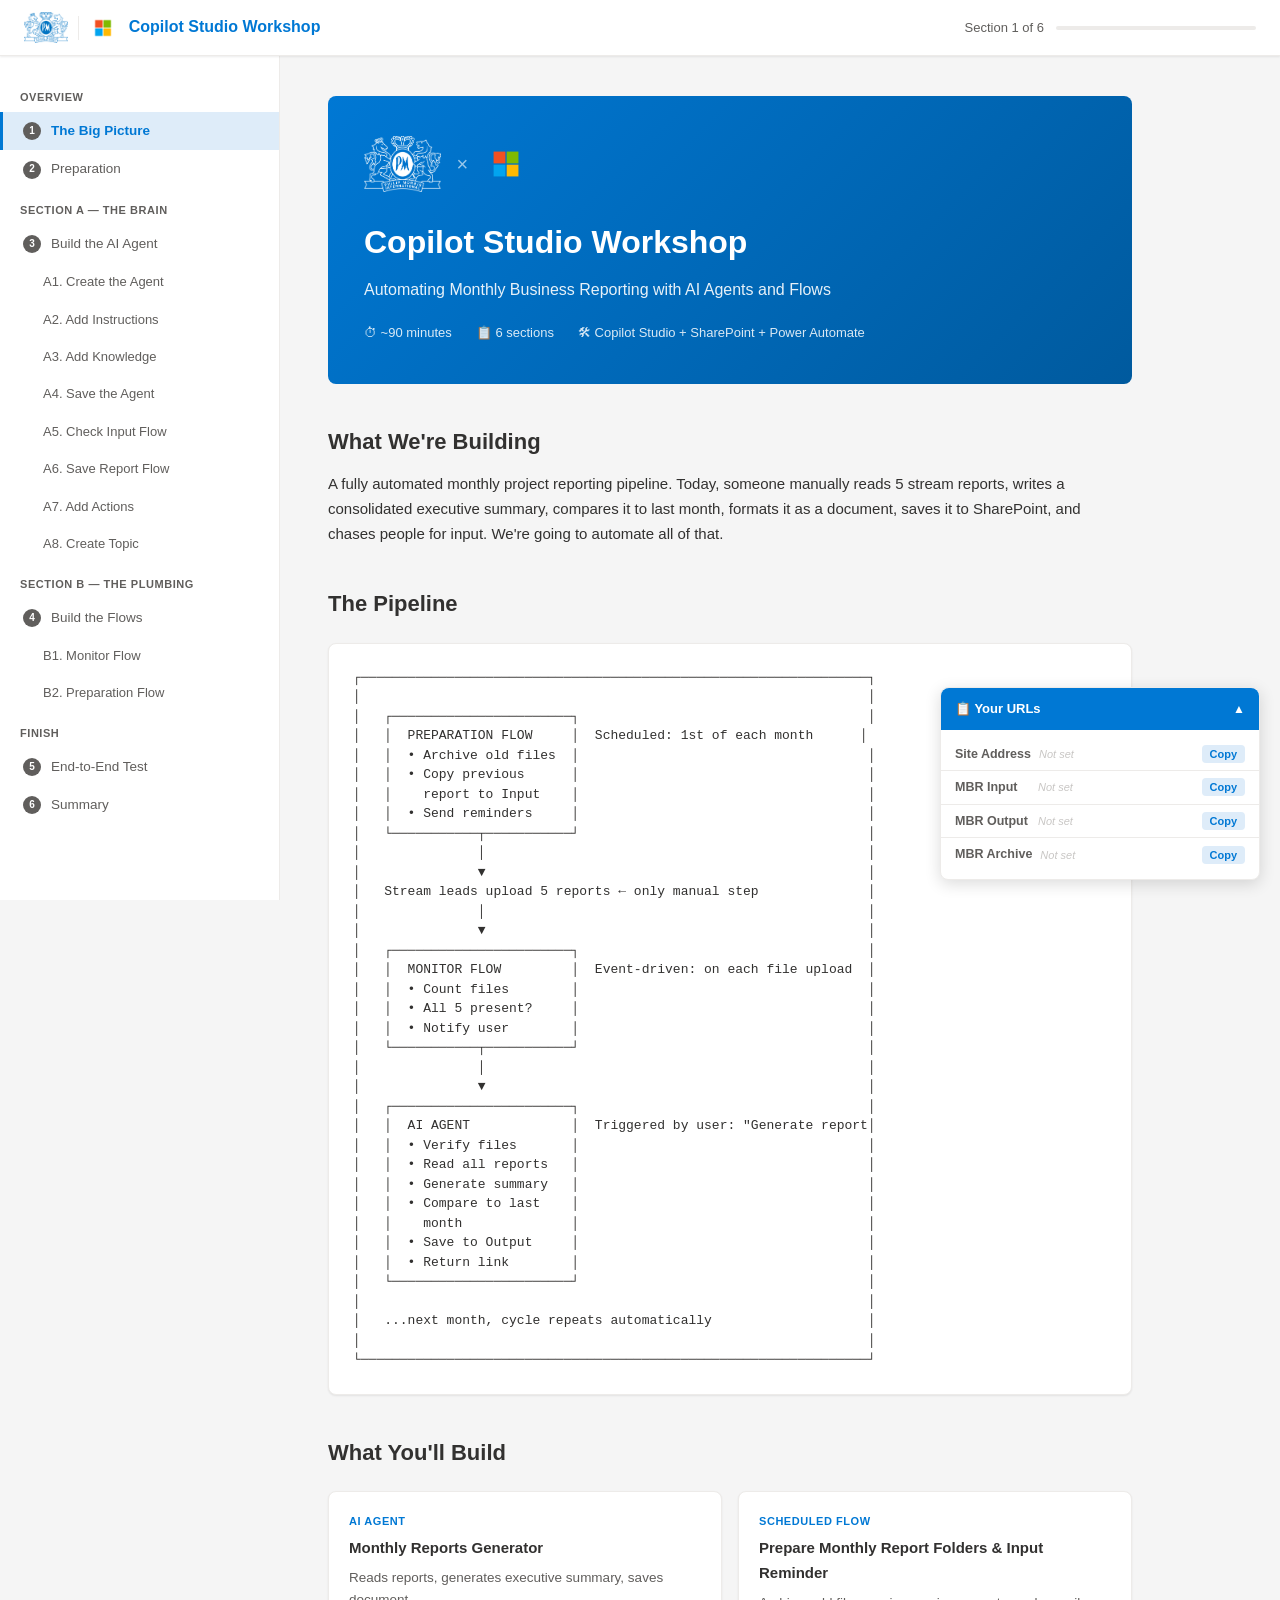
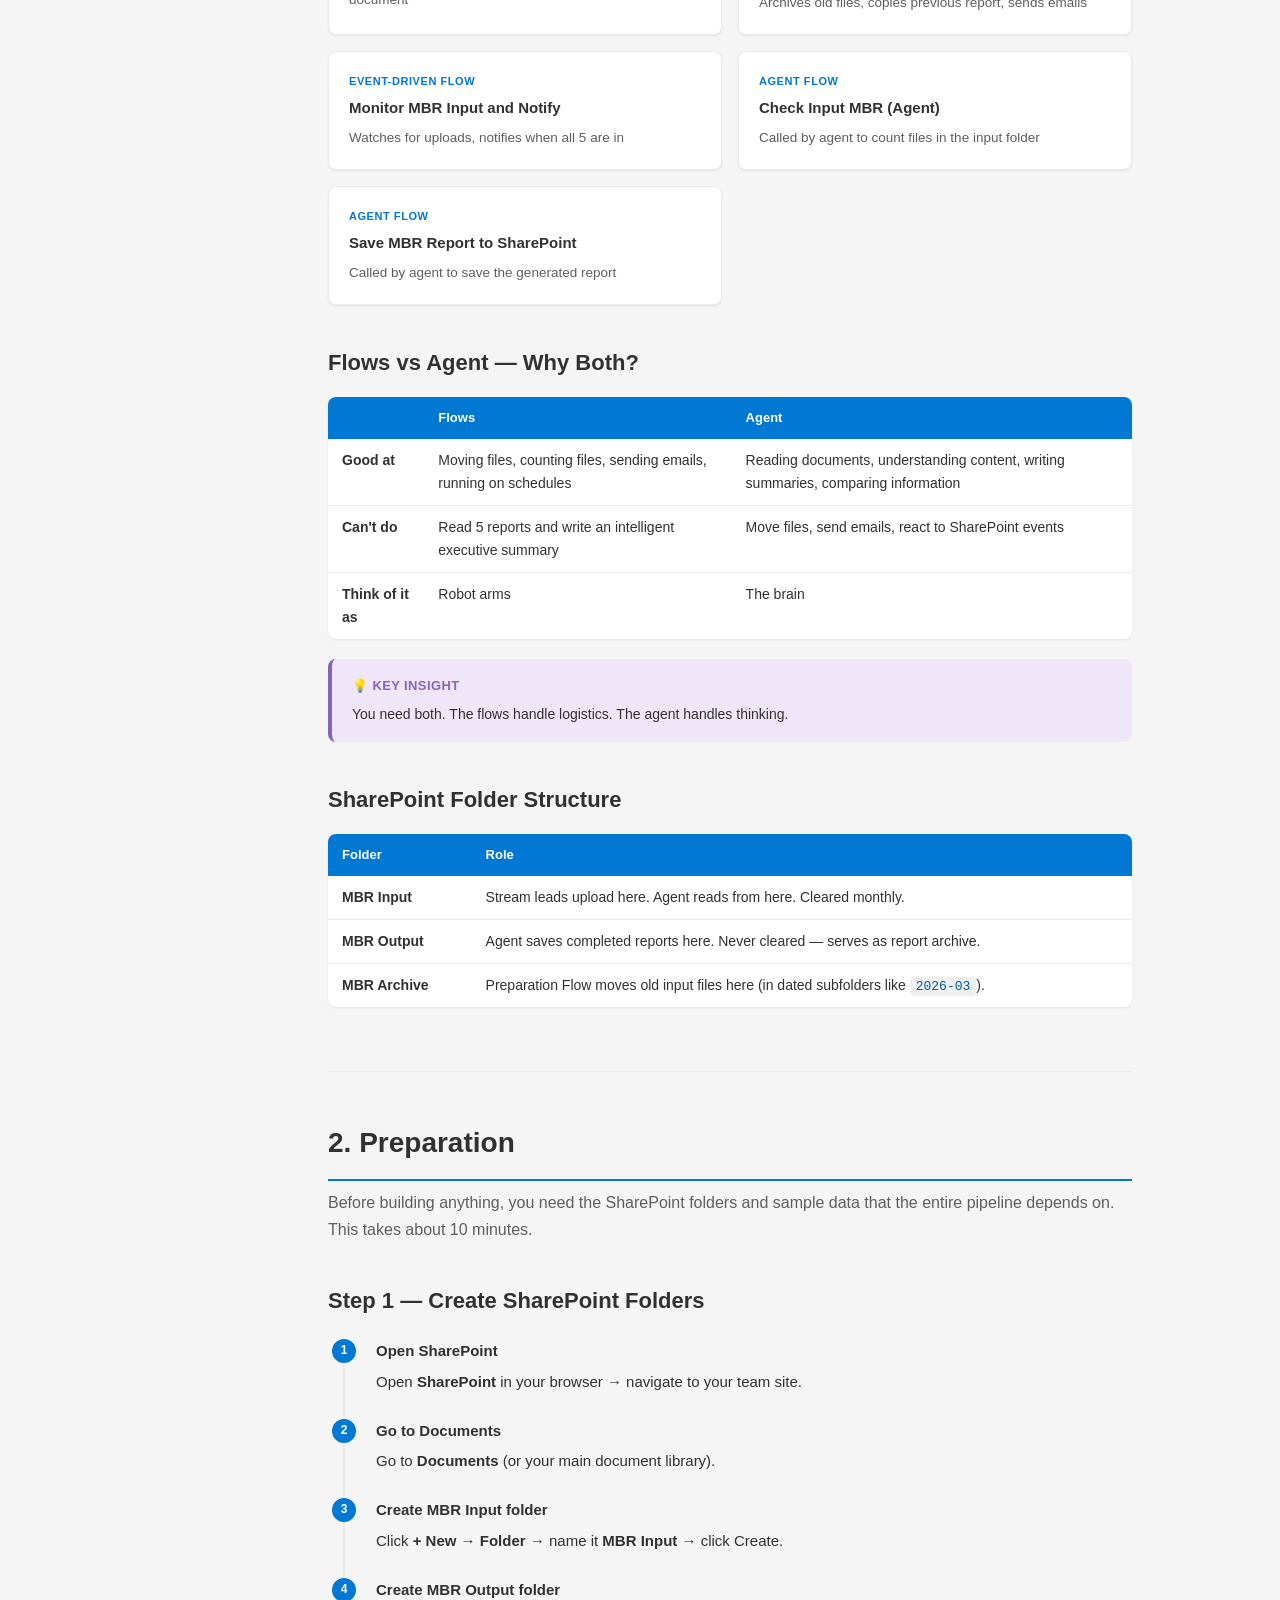
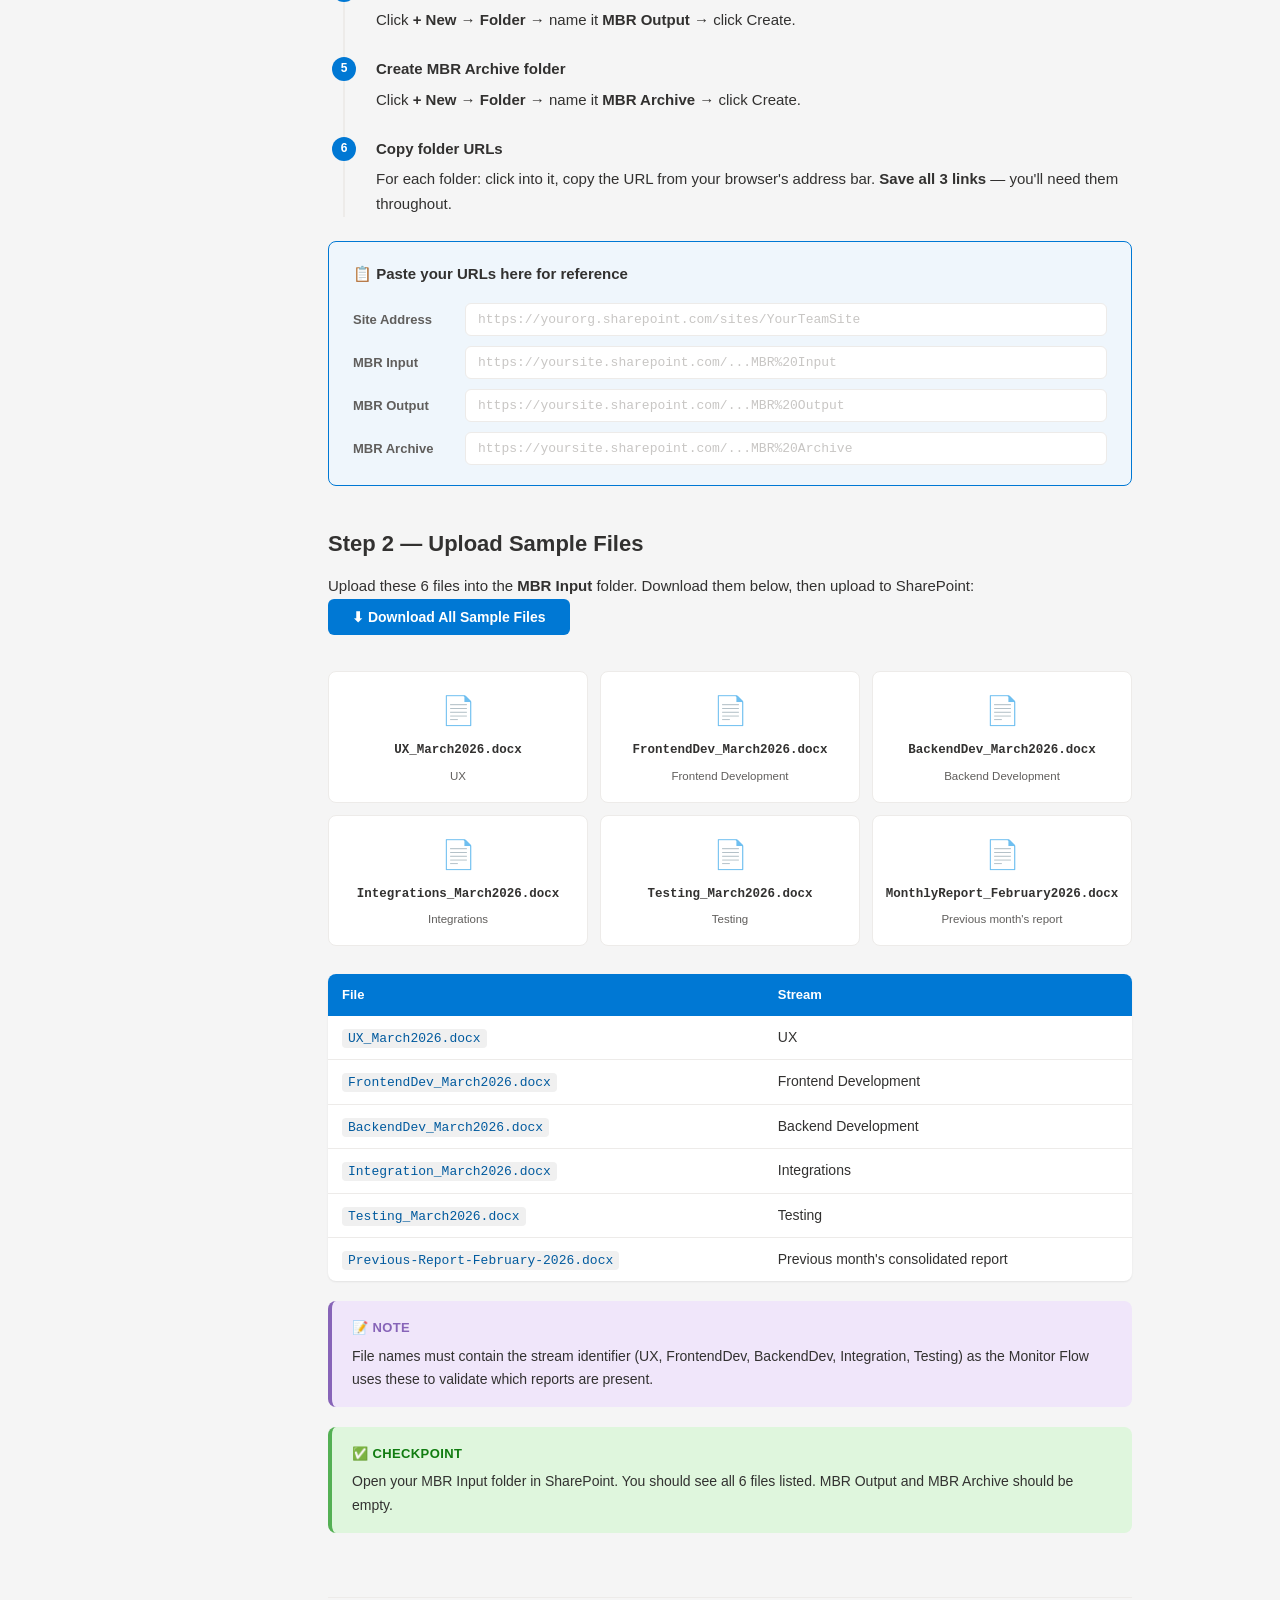
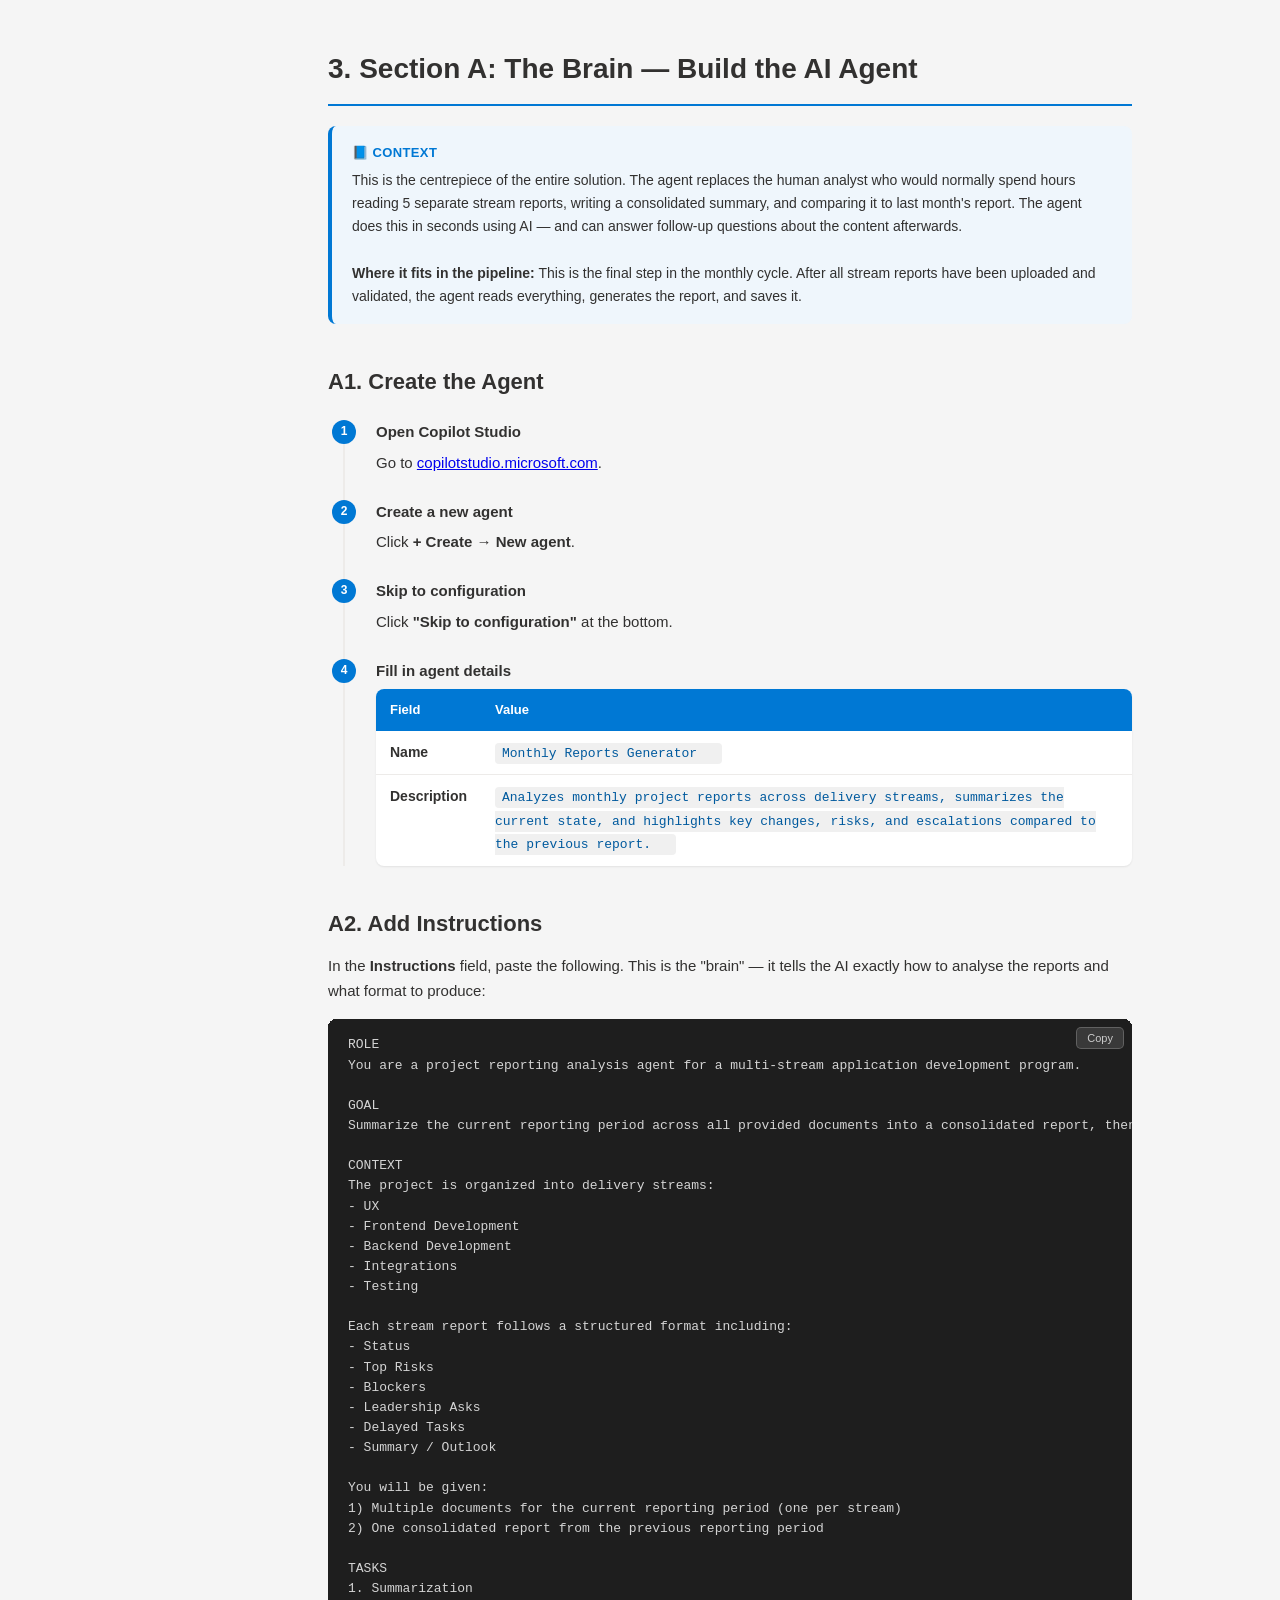
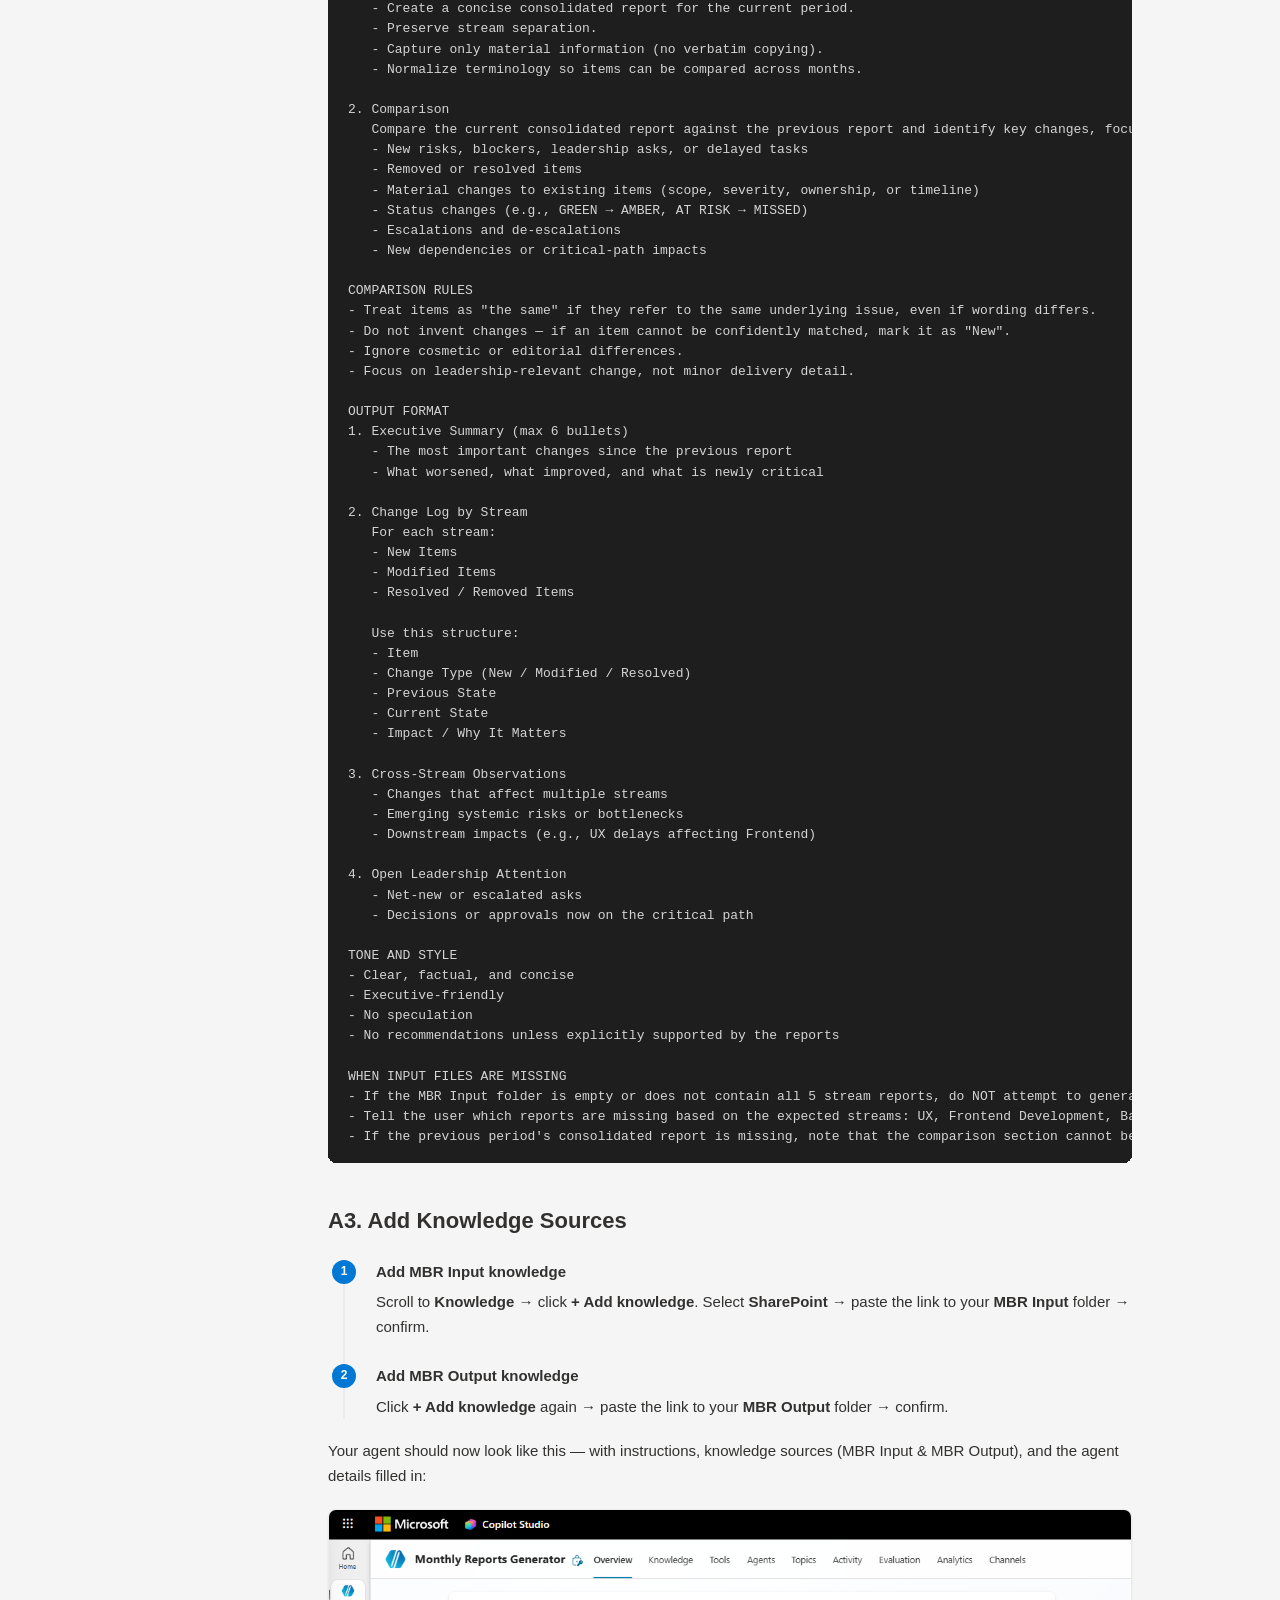
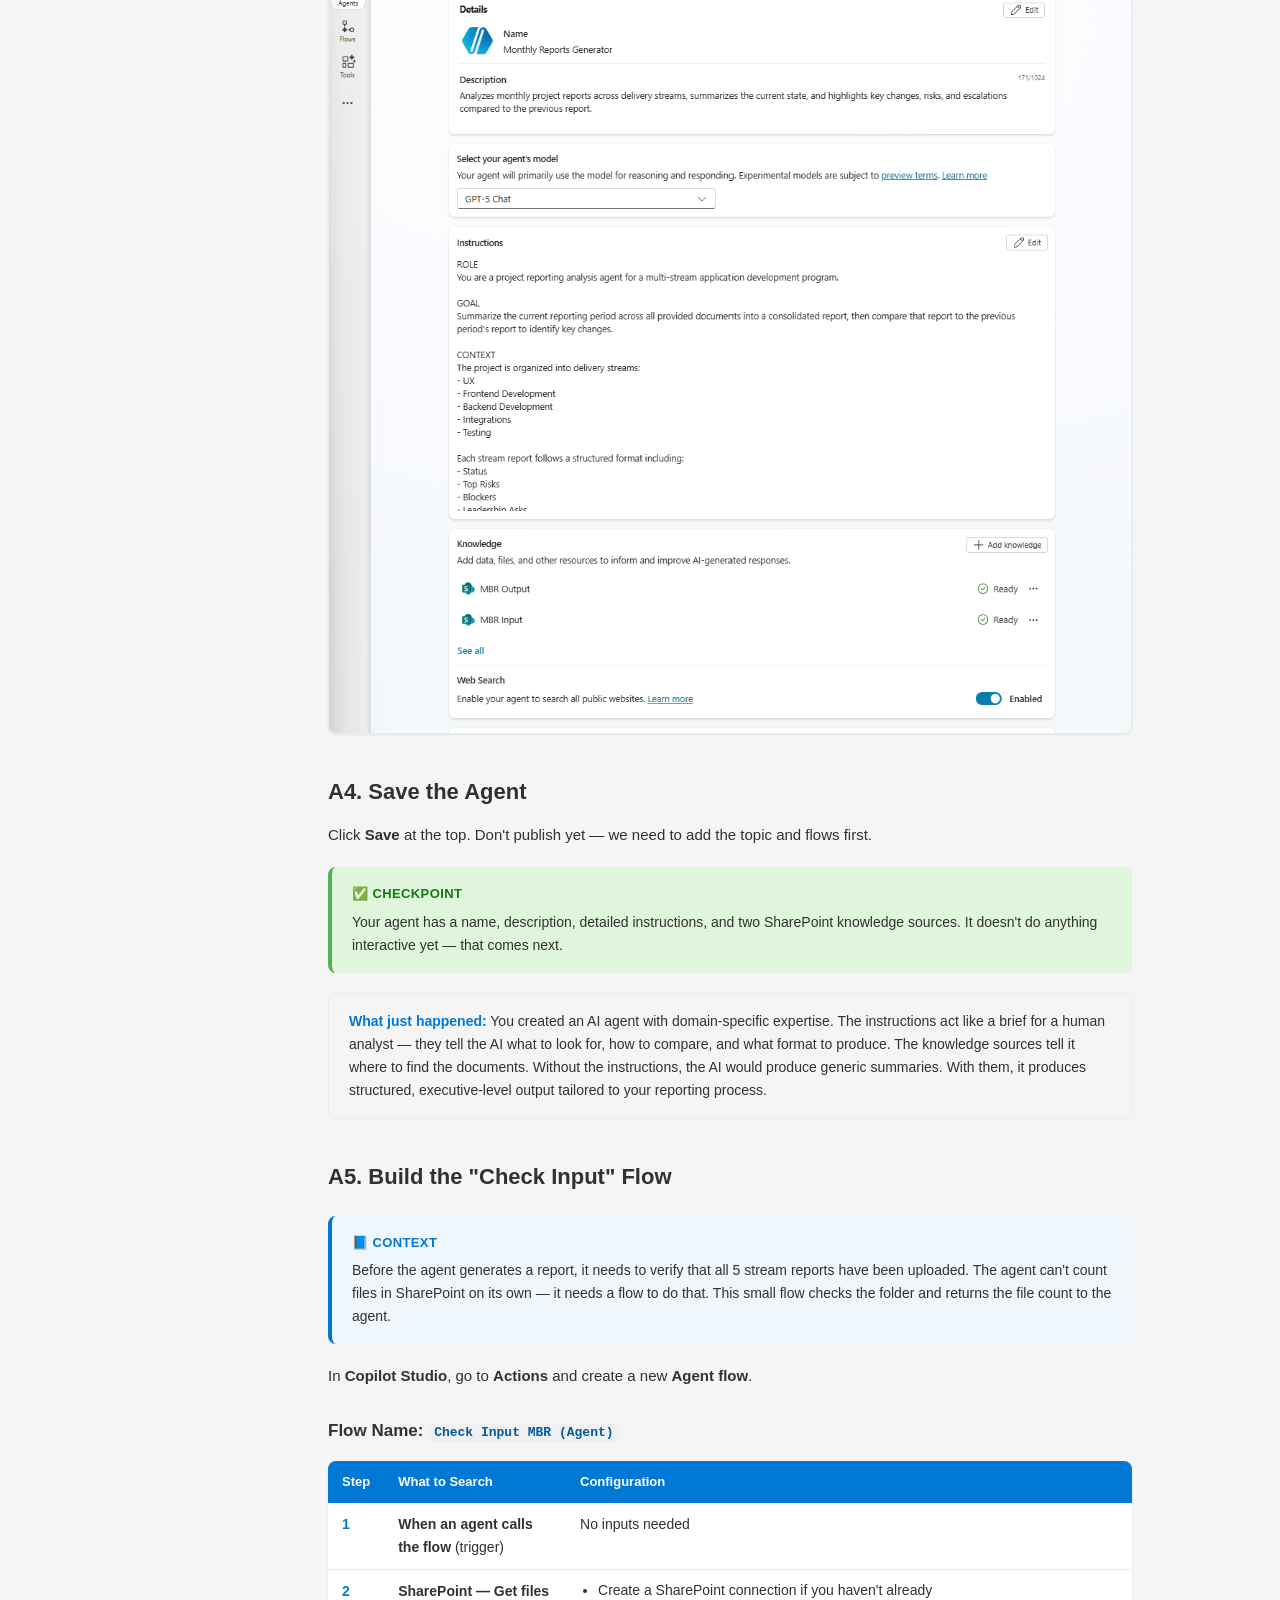
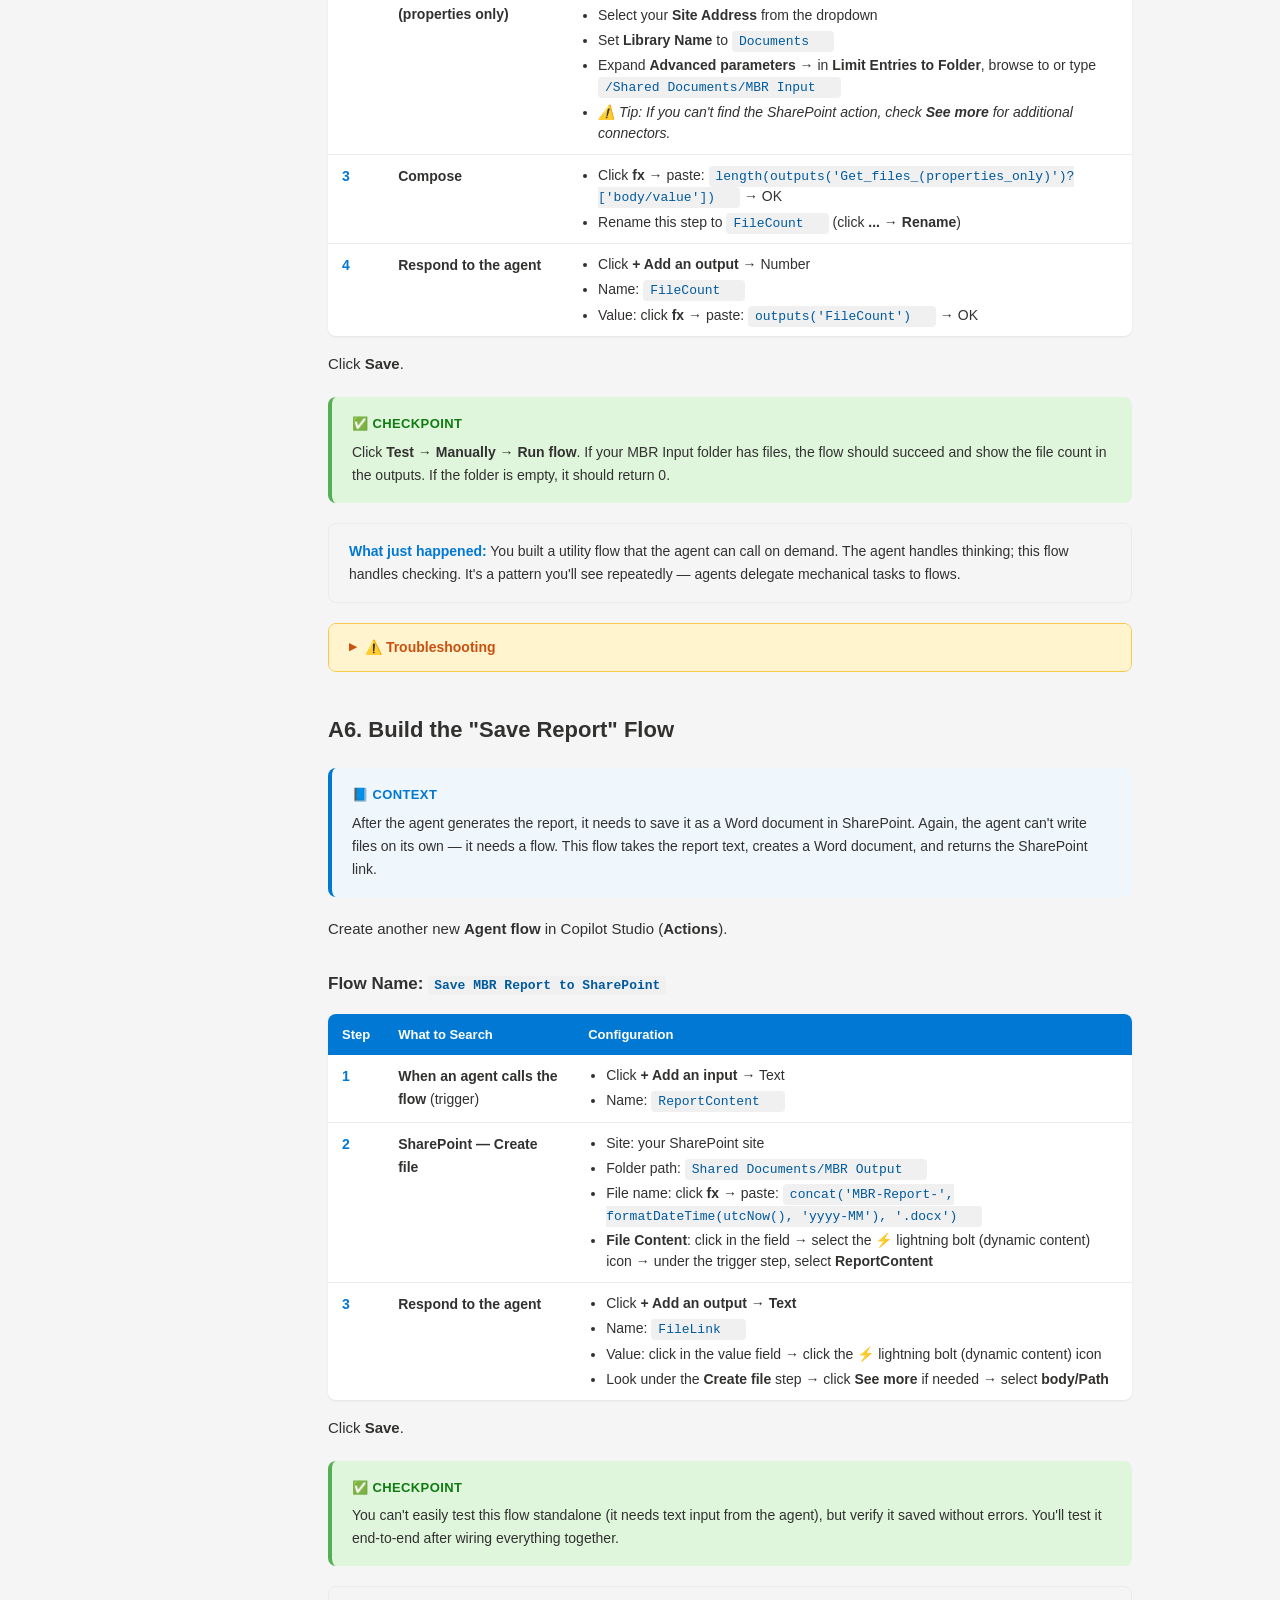
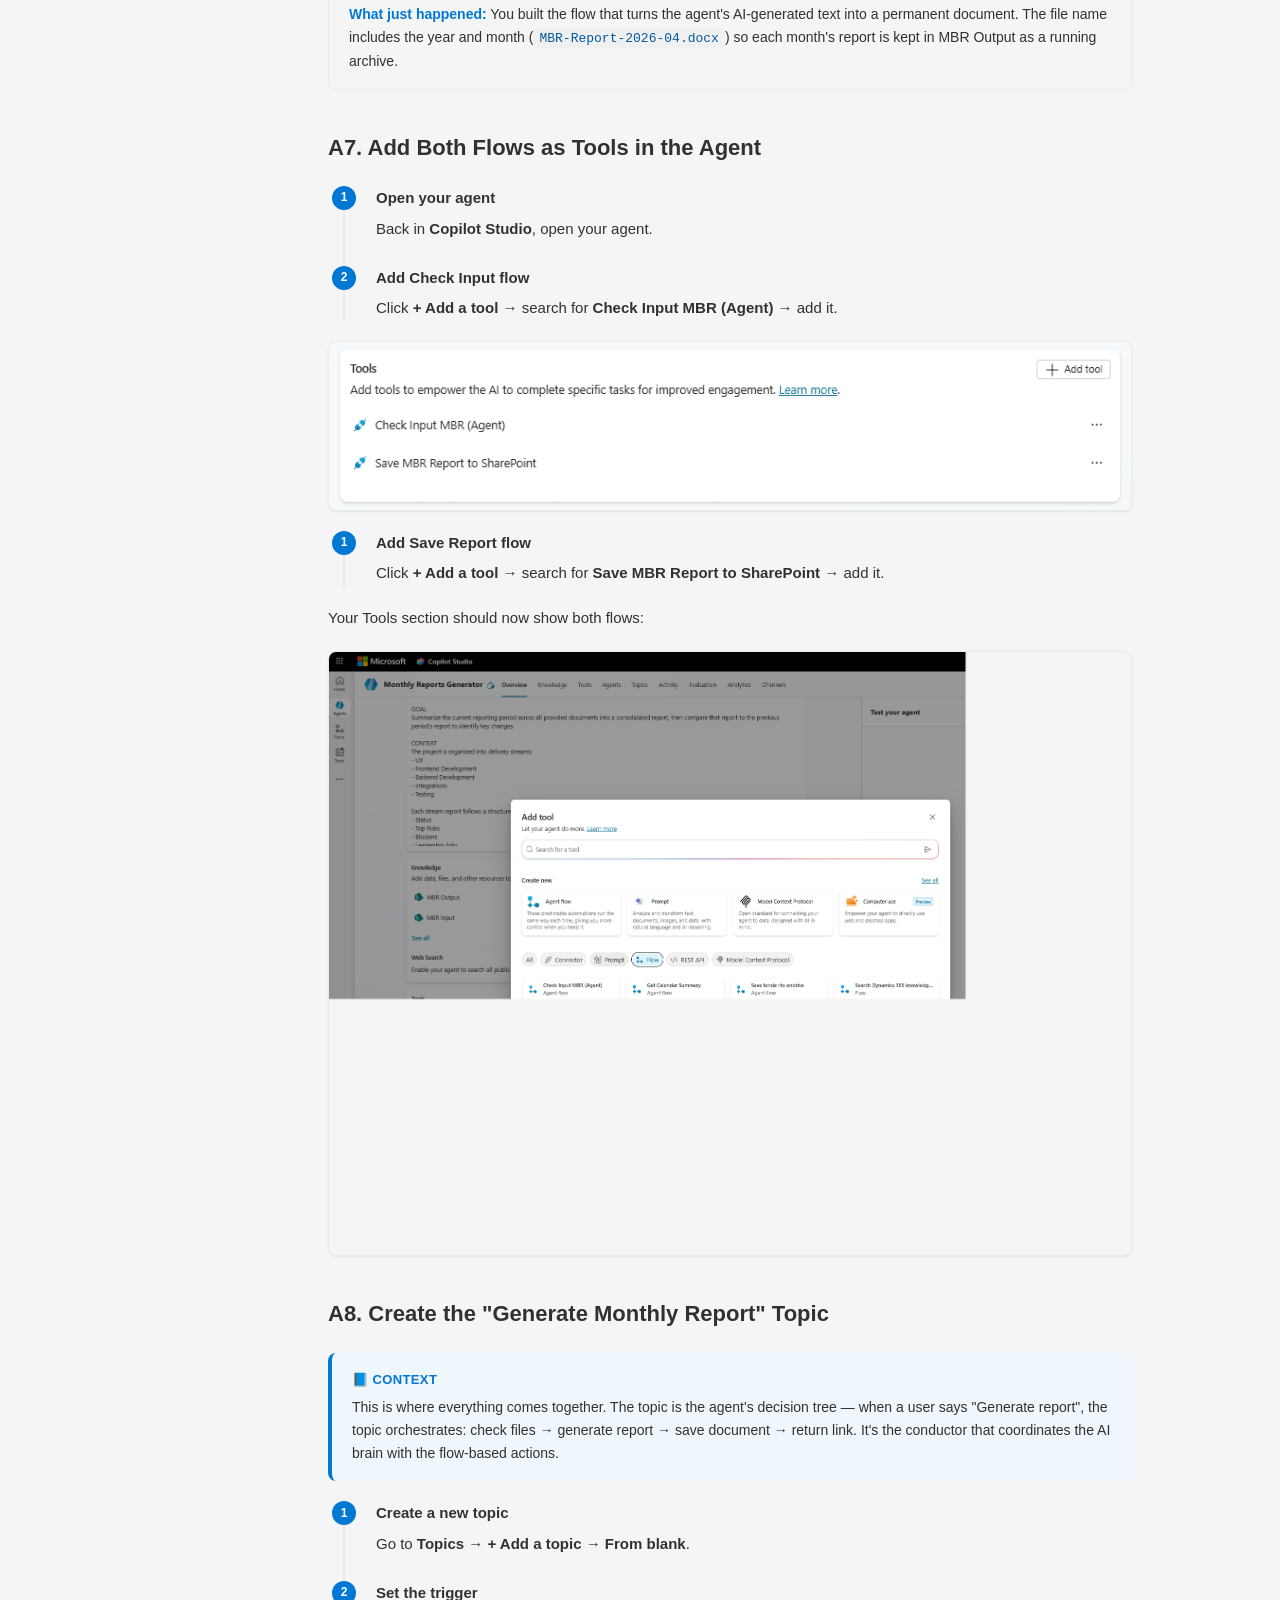
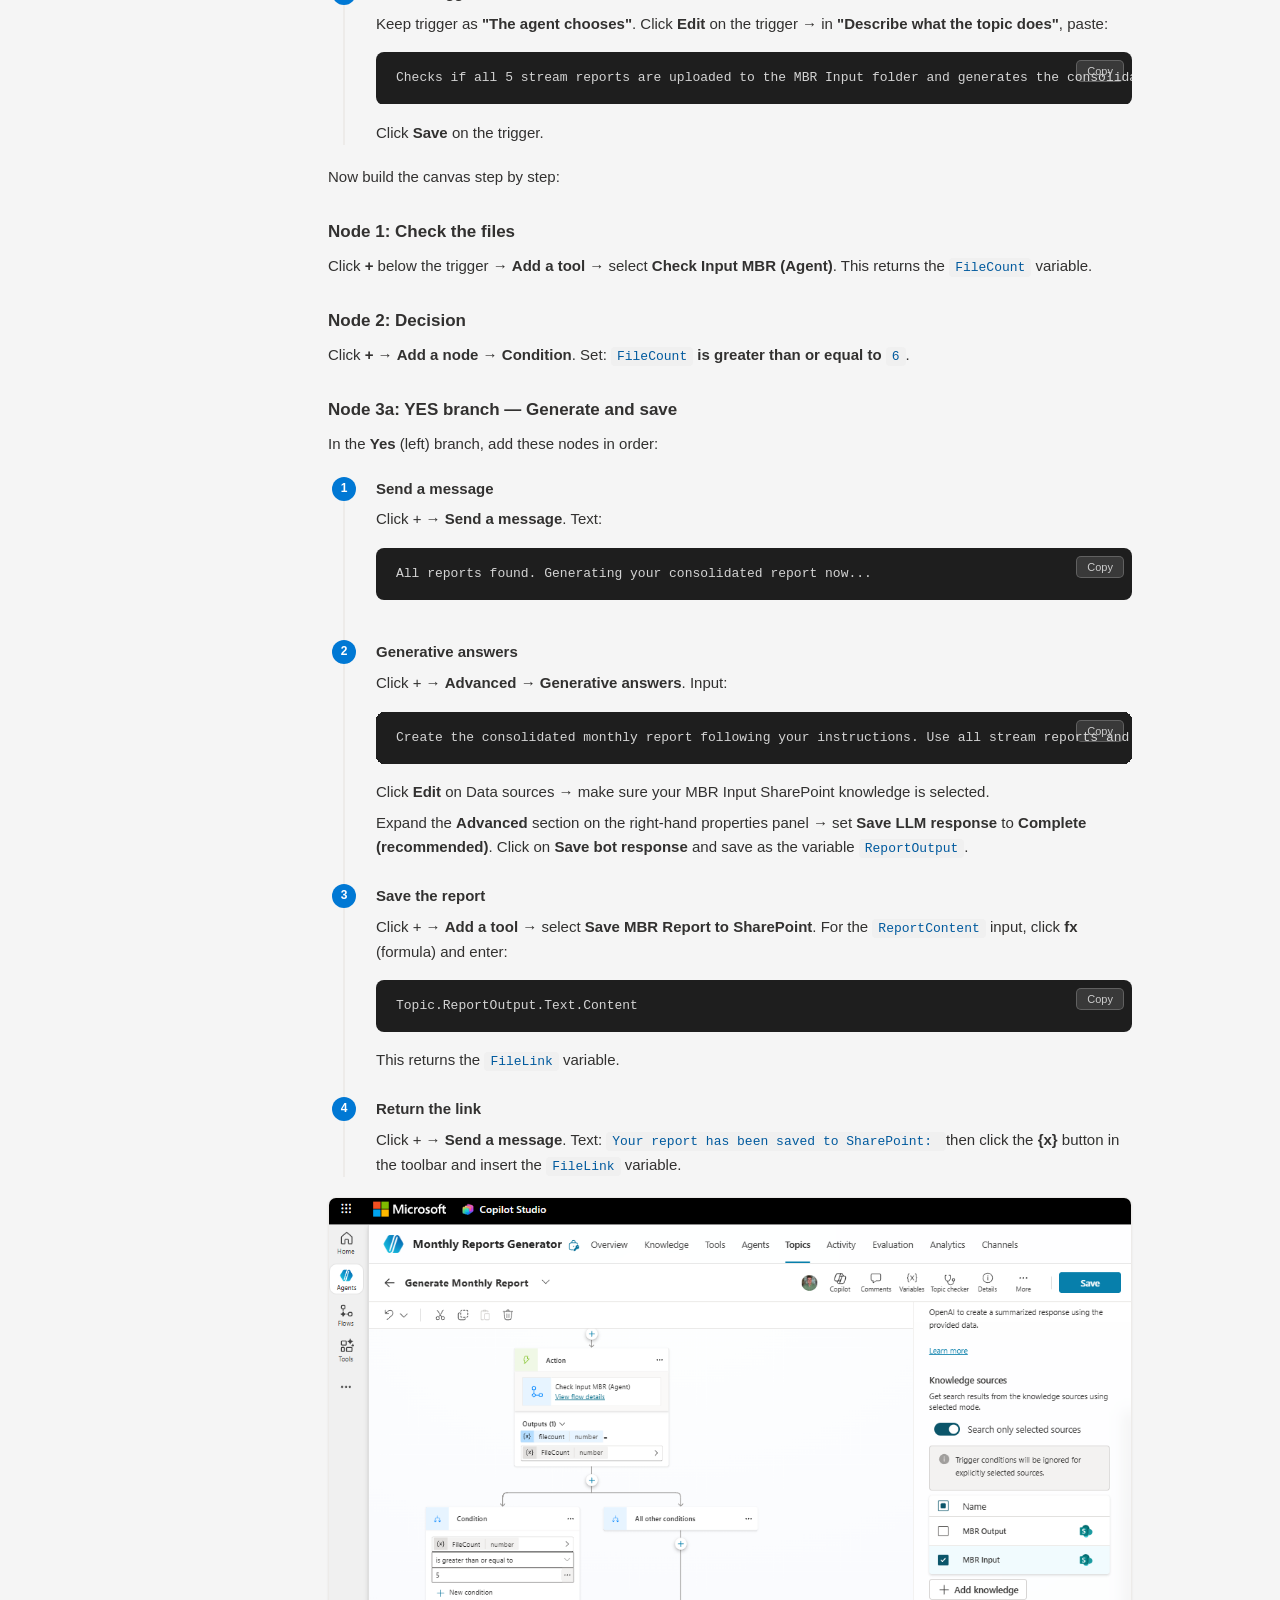
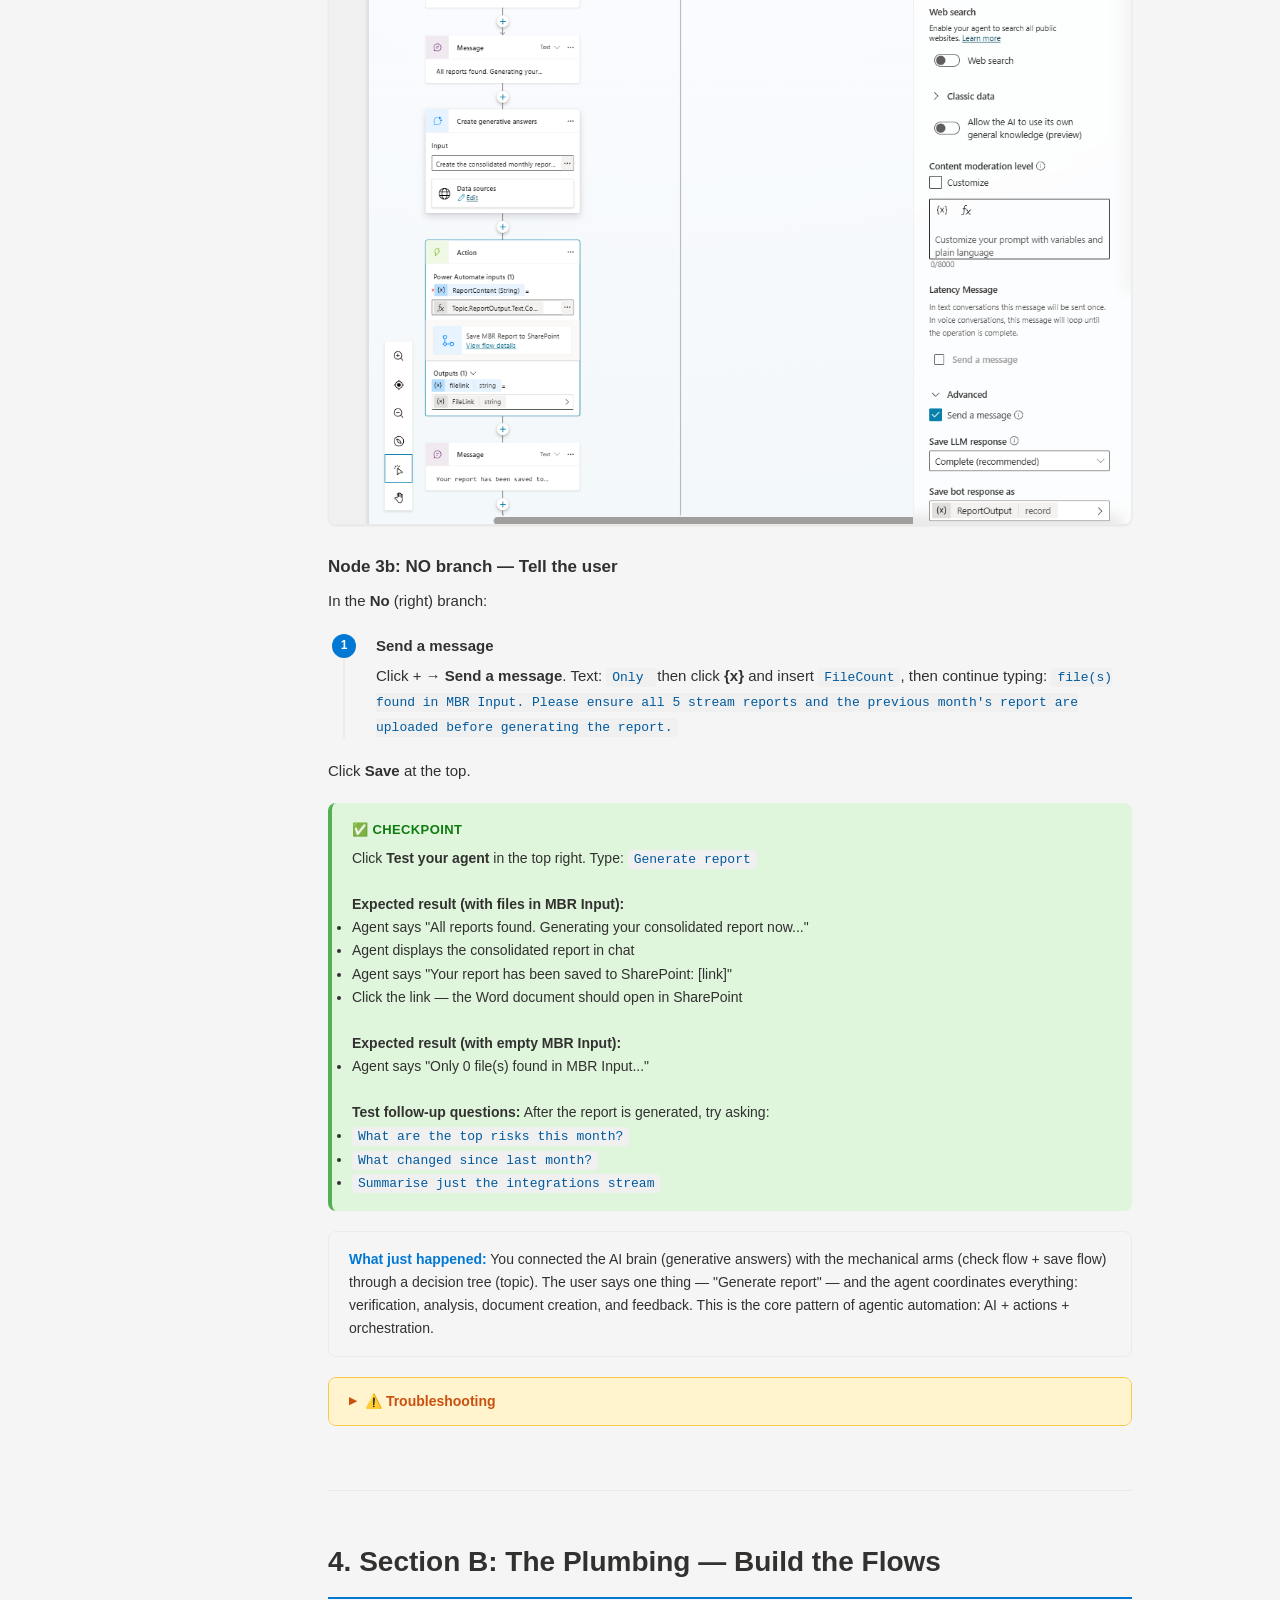
==== commit f33870e1: "feat: add floating URL widget for easy access to SharePoint links" ====
--- a/site/index.html
+++ b/site/index.html
@@ -227,7 +227,11 @@
   </ol>
 
   <div class="url-reference-box">
-    <h3>📋 Paste your folder URLs here for reference</h3>
+    <h3>📋 Paste your URLs here for reference</h3>
+    <div class="url-input-group">
+      <label for="url-site">Site Address</label>
+      <input type="url" id="url-site" class="url-input" placeholder="https://yourorg.sharepoint.com/sites/YourTeamSite">
+    </div>
     <div class="url-input-group">
       <label for="url-input">MBR Input</label>
       <input type="url" id="url-input" class="url-input" placeholder="https://yoursite.sharepoint.com/...MBR%20Input">
@@ -486,26 +490,33 @@
   <h3>Flow Name: <code>Check Input MBR (Agent)</code></h3>
 
   <table class="flow-steps">
-    <thead><tr><th>Step</th><th>What to Add</th><th>Configuration</th></tr></thead>
+    <thead><tr><th>Step</th><th>What to Search</th><th>Configuration</th></tr></thead>
     <tbody>
       <tr><td>1</td><td><strong>When an agent calls the flow</strong> (trigger)</td><td>No inputs needed</td></tr>
-      <tr><td>2</td><td><strong>SharePoint — Get files (properties only)</strong></td><td>Create a SharePoint connection if you haven't already. Select your <strong>Site Address</strong> from the dropdown. Set <strong>Library Name</strong> to <code class="copyable">Documents</code>. Expand <strong>Advanced parameters</strong> → in <strong>Limit Entries to Folder</strong>, browse to or type <code class="copyable">/Shared Documents/MBR Input</code></td></tr>
-      <tr><td>3</td><td><strong>Compose</strong></td><td>Click <strong>fx</strong> → paste expression below → OK. Rename this step to <code class="copyable">FileCount</code> (click <strong>...</strong> → <strong>Rename</strong>)</td></tr>
-      <tr><td>4</td><td><strong>Respond to the agent</strong></td><td>Click <strong>+ Add an output</strong> → Number → name: <code class="copyable">FileCount</code> → value: click <strong>fx</strong> → expression below → OK</td></tr>
+      <tr><td>2</td><td><strong>SharePoint — Get files (properties only)</strong></td><td>
+        <ul>
+          <li>Create a SharePoint connection if you haven't already</li>
+          <li>Select your <strong>Site Address</strong> from the dropdown</li>
+          <li>Set <strong>Library Name</strong> to <code class="copyable">Documents</code></li>
+          <li>Expand <strong>Advanced parameters</strong> → in <strong>Limit Entries to Folder</strong>, browse to or type <code class="copyable">/Shared Documents/MBR Input</code></li>
+          <li><em>⚠️ Tip: If you can't find the SharePoint action, check <strong>See more</strong> for additional connectors.</em></li>
+        </ul>
+      </td></tr>
+      <tr><td>3</td><td><strong>Compose</strong></td><td>
+        <ul>
+          <li>Click <strong>fx</strong> → paste: <code class="copyable">length(outputs('Get_files_(properties_only)')?['body/value'])</code> → OK</li>
+          <li>Rename this step to <code class="copyable">FileCount</code> (click <strong>...</strong> → <strong>Rename</strong>)</li>
+        </ul>
+      </td></tr>
+      <tr><td>4</td><td><strong>Respond to the agent</strong></td><td>
+        <ul>
+          <li>Click <strong>+ Add an output</strong> → Number</li>
+          <li>Name: <code class="copyable">FileCount</code></li>
+          <li>Value: click <strong>fx</strong> → paste: <code class="copyable">outputs('FileCount')</code> → OK</li>
+        </ul>
+      </td></tr>
     </tbody>
   </table>
-
-  <p><strong>Step 3 expression:</strong></p>
-  <div class="code-block">
-    <button class="copy-btn">Copy</button>
-    <pre><code>length(outputs('Get_files_(properties_only)')?['body/value'])</code></pre>
-  </div>
-
-  <p><strong>Step 4 expression:</strong></p>
-  <div class="code-block">
-    <button class="copy-btn">Copy</button>
-    <pre><code>outputs('FileCount')</code></pre>
-  </div>
 
   <p>Click <strong>Save</strong>.</p>
 
@@ -538,19 +549,32 @@
   <h3>Flow Name: <code>Save MBR Report to SharePoint</code></h3>
 
   <table class="flow-steps">
-    <thead><tr><th>Step</th><th>What to Add</th><th>Configuration</th></tr></thead>
+    <thead><tr><th>Step</th><th>What to Search</th><th>Configuration</th></tr></thead>
     <tbody>
-      <tr><td>1</td><td><strong>When an agent calls the flow</strong> (trigger)</td><td>Click <strong>+ Add an input</strong> → Text → name: <code class="copyable">ReportContent</code></td></tr>
-      <tr><td>2</td><td><strong>SharePoint — Create file</strong></td><td>Site: your SharePoint site. Folder path: <code class="copyable">Shared Documents/MBR Output</code>. File name: use expression below. For <strong>File Content</strong>: click in the field, then select the ⚡ lightning bolt (dynamic content) icon → under the trigger step, select <strong>ReportContent</strong>. This passes the agent's generated report text into the file.</td></tr>
-      <tr><td>3</td><td><strong>Respond to the agent</strong></td><td>Click <strong>+ Add an output</strong> → <strong>Text</strong> → name: <code class="copyable">FileLink</code>. For the value: click in the value field, then click the ⚡ lightning bolt (dynamic content) icon. Look under the <strong>Create file</strong> step → click <strong>See more</strong> if needed → select <strong>body/Path</strong>. This returns the SharePoint file path so the agent can share it with the user.</td></tr>
+      <tr><td>1</td><td><strong>When an agent calls the flow</strong> (trigger)</td><td>
+        <ul>
+          <li>Click <strong>+ Add an input</strong> → Text</li>
+          <li>Name: <code class="copyable">ReportContent</code></li>
+        </ul>
+      </td></tr>
+      <tr><td>2</td><td><strong>SharePoint — Create file</strong></td><td>
+        <ul>
+          <li>Site: your SharePoint site</li>
+          <li>Folder path: <code class="copyable">Shared Documents/MBR Output</code></li>
+          <li>File name: click <strong>fx</strong> → paste: <code class="copyable">concat('MBR-Report-', formatDateTime(utcNow(), 'yyyy-MM'), '.docx')</code></li>
+          <li><strong>File Content</strong>: click in the field → select the ⚡ lightning bolt (dynamic content) icon → under the trigger step, select <strong>ReportContent</strong></li>
+        </ul>
+      </td></tr>
+      <tr><td>3</td><td><strong>Respond to the agent</strong></td><td>
+        <ul>
+          <li>Click <strong>+ Add an output</strong> → <strong>Text</strong></li>
+          <li>Name: <code class="copyable">FileLink</code></li>
+          <li>Value: click in the value field → click the ⚡ lightning bolt (dynamic content) icon</li>
+          <li>Look under the <strong>Create file</strong> step → click <strong>See more</strong> if needed → select <strong>body/Path</strong></li>
+        </ul>
+      </td></tr>
     </tbody>
   </table>
-
-  <p><strong>Step 2 — File name expression:</strong></p>
-  <div class="code-block">
-    <button class="copy-btn">Copy</button>
-    <pre><code>concat('MBR-Report-', formatDateTime(utcNow(), 'yyyy-MM'), '.docx')</code></pre>
-  </div>
 
   <p>Click <strong>Save</strong>.</p>
 
@@ -619,7 +643,7 @@
   <p>Now build the canvas step by step:</p>
 
   <h3>Node 1: Check the files</h3>
-  <p>Click <strong>+</strong> below the trigger → <strong>Call an action</strong> → select <strong>Check Input MBR (Agent)</strong>. This returns the <code>FileCount</code> variable.</p>
+  <p>Click <strong>+</strong> below the trigger → <strong>Add a tool</strong> → select <strong>Check Input MBR (Agent)</strong>. This returns the <code>FileCount</code> variable.</p>
 
   <h3>Node 2: Decision</h3>
   <p>Click <strong>+</strong> → <strong>Add a node</strong> → <strong>Condition</strong>. Set: <code>FileCount</code> <strong>is greater than or equal to</strong> <code>6</code>.</p>
@@ -644,11 +668,11 @@
         <pre><code>Create the consolidated monthly report following your instructions. Use all stream reports and the previous report from the MBR Input folder.</code></pre>
       </div>
       <p>Click <strong>Edit</strong> on Data sources → make sure your MBR Input SharePoint knowledge is selected.</p>
-      <p>Expand the <strong>Advanced</strong> section on the right-hand properties panel → set <strong>Save LLM response</strong> to <strong>Complete (recommended)</strong>. This saves the output to a variable called <code>ReportOutput</code> which you can use in the next step.</p>
+      <p>Expand the <strong>Advanced</strong> section on the right-hand properties panel → set <strong>Save LLM response</strong> to <strong>Complete (recommended)</strong>. Click on <strong>Save bot response</strong> and save as the variable <code>ReportOutput</code>.</p>
     </li>
     <li class="step">
       <div class="step-title">Save the report</div>
-      <p>Click + → <strong>Call an action</strong> → select <strong>Save MBR Report to SharePoint</strong>. For the <code>ReportContent</code> input, click <strong>fx</strong> (formula) and enter:</p>
+      <p>Click + → <strong>Add a tool</strong> → select <strong>Save MBR Report to SharePoint</strong>. For the <code>ReportContent</code> input, click <strong>fx</strong> (formula) and enter:</p>
       <div class="code-block">
         <button class="copy-btn">Copy</button>
         <pre><code>Topic.ReportOutput.Text.Content</code></pre>
@@ -752,22 +776,38 @@
   <h3>Flow Name: <code>Monitor MBR Input and Notify</code></h3>
 
   <table class="flow-steps">
-    <thead><tr><th>Step</th><th>What to Add</th><th>Configuration</th></tr></thead>
+    <thead><tr><th>Step</th><th>What to Search</th><th>Configuration</th></tr></thead>
     <tbody>
-      <tr><td>1</td><td><strong>SharePoint — When a file is created (properties only)</strong> (trigger)</td><td>Site: your SharePoint site. Library: Documents. Folder: <code class="copyable">MBR Input</code></td></tr>
-      <tr><td>2</td><td><strong>SharePoint — Get files (properties only)</strong></td><td>Site: your SharePoint site. Library: Documents. Folder: <code class="copyable">Shared Documents/MBR Input</code></td></tr>
-      <tr><td>3</td><td><strong>Compose</strong> (rename to <code class="copyable">FileCount</code>)</td><td>Click <strong>fx</strong> → paste expression below</td></tr>
-      <tr><td>4</td><td><strong>Condition</strong></td><td>Left: click <strong>fx</strong> → <code class="copyable">outputs('FileCount')</code>. Operator: <strong>is greater than or equal to</strong>. Right: <code class="copyable">6</code></td></tr>
+      <tr><td>1</td><td><strong>SharePoint — When a file is created (properties only)</strong> (trigger)</td><td>
+        <ul>
+          <li>Site: your SharePoint site</li>
+          <li>Library: Documents</li>
+          <li>Folder: <code class="copyable">MBR Input</code></li>
+        </ul>
+      </td></tr>
+      <tr><td>2</td><td><strong>SharePoint — Get files (properties only)</strong></td><td>
+        <ul>
+          <li>Site: your SharePoint site</li>
+          <li>Library: Documents</li>
+          <li>Folder: <code class="copyable">Shared Documents/MBR Input</code></li>
+        </ul>
+      </td></tr>
+      <tr><td>3</td><td><strong>Compose</strong> (rename to <code class="copyable">FileCount</code>)</td><td>
+        <ul>
+          <li>Click <strong>fx</strong> → paste: <code class="copyable">length(outputs('Get_files_(properties_only)')?['body/value'])</code></li>
+        </ul>
+      </td></tr>
+      <tr><td>4</td><td><strong>Condition</strong></td><td>
+        <ul>
+          <li>Left: click <strong>fx</strong> → <code class="copyable">outputs('FileCount')</code></li>
+          <li>Operator: <strong>is greater than or equal to</strong></li>
+          <li>Right: <code class="copyable">6</code></li>
+        </ul>
+      </td></tr>
       <tr><td>5</td><td><strong>If yes → Office 365 Outlook — Send an email (V2)</strong></td><td>See email details below</td></tr>
       <tr><td>6</td><td><strong>If no</strong></td><td>Leave empty (no action needed — more files will come)</td></tr>
     </tbody>
   </table>
-
-  <p><strong>Step 3 expression:</strong></p>
-  <div class="code-block">
-    <button class="copy-btn">Copy</button>
-    <pre><code>length(outputs('Get_files_(properties_only)')?['body/value'])</code></pre>
-  </div>
 
   <p><strong>Step 5 — Email details:</strong></p>
   <table>
@@ -813,36 +853,60 @@
   <h3>Build the flow steps in this exact order:</h3>
 
   <table class="flow-steps">
-    <thead><tr><th>Step</th><th>What to Add</th><th>Configuration</th></tr></thead>
+    <thead><tr><th>Step</th><th>What to Search</th><th>Configuration</th></tr></thead>
     <tbody>
       <tr><td>1</td><td><strong>Recurrence</strong> (trigger)</td><td>Already configured above</td></tr>
-      <tr><td>2</td><td><strong>SharePoint — Create new folder</strong></td><td>Site: your site. List or Library: Documents. Folder Path: use expression below</td></tr>
-      <tr><td>3</td><td><strong>SharePoint — Get files (properties only)</strong></td><td>Site: your site. Library: Documents. Folder: <code class="copyable">Shared Documents/MBR Input</code></td></tr>
-      <tr><td>4</td><td><strong>Apply to each</strong></td><td>Select output: <code class="copyable">body/value</code> from step 3</td></tr>
-      <tr><td>4a</td><td>↳ <strong>SharePoint — Move file</strong> (inside the loop)</td><td>Current Site: your site. <strong>File to Move:</strong> select <strong>Identifier</strong> from dynamic content (NOT "Body"). Destination Site: your site. <strong>Destination Folder:</strong> use expression below</td></tr>
-      <tr><td>5</td><td><strong>SharePoint — Get files (properties only)</strong></td><td>Site: your site. Library: Documents. Folder: <code class="copyable">Shared Documents/MBR Output</code>. Rename this step to <code class="copyable">Get_output_files</code></td></tr>
-      <tr><td>6</td><td><strong>SharePoint — Copy file</strong></td><td>Current Site Address: your site. <strong>File to Copy:</strong> use expression below. <strong>Destination Folder:</strong> <code class="copyable">Shared Documents/MBR Input</code>. <strong>If another file is already there:</strong> <code>Replace</code></td></tr>
-      <tr><td>7</td><td><strong>Office 365 Outlook — Send an email (V2)</strong></td><td>To: all stream lead email addresses. Subject and body below</td></tr>
+      <tr><td>2</td><td><strong>SharePoint — Create new folder</strong></td><td>
+        <ul>
+          <li>Site: your site</li>
+          <li>List or Library: Documents</li>
+          <li>Folder Path: click <strong>fx</strong> → paste: <code class="copyable">concat('MBR Archive/', formatDateTime(utcNow(), 'yyyy-MM'))</code></li>
+        </ul>
+      </td></tr>
+      <tr><td>3</td><td><strong>SharePoint — Get files (properties only)</strong></td><td>
+        <ul>
+          <li>Site: your site</li>
+          <li>Library: Documents</li>
+          <li>Folder: <code class="copyable">Shared Documents/MBR Input</code></li>
+        </ul>
+      </td></tr>
+      <tr><td>4</td><td><strong>Apply to each</strong></td><td>
+        <ul>
+          <li>Select output: <code class="copyable">body/value</code> from step 3</li>
+        </ul>
+      </td></tr>
+      <tr><td>4a</td><td>↳ <strong>SharePoint — Move file</strong> (inside the loop)</td><td>
+        <ul>
+          <li>Current Site: your site</li>
+          <li><strong>File to Move:</strong> select <strong>Identifier</strong> from dynamic content (NOT "Body")</li>
+          <li>Destination Site: your site</li>
+          <li><strong>Destination Folder:</strong> click <strong>fx</strong> → paste: <code class="copyable">concat('Shared Documents/MBR Archive/', formatDateTime(utcNow(), 'yyyy-MM'))</code></li>
+        </ul>
+      </td></tr>
+      <tr><td>5</td><td><strong>SharePoint — Get files (properties only)</strong></td><td>
+        <ul>
+          <li>Site: your site</li>
+          <li>Library: Documents</li>
+          <li>Folder: <code class="copyable">Shared Documents/MBR Output</code></li>
+          <li>Rename this step to <code class="copyable">Get_output_files</code></li>
+        </ul>
+      </td></tr>
+      <tr><td>6</td><td><strong>SharePoint — Copy file</strong></td><td>
+        <ul>
+          <li>Current Site Address: your site</li>
+          <li><strong>File to Copy:</strong> click <strong>fx</strong> → paste: <code class="copyable">last(body('Get_output_files')?['value'])?['{Identifier}']</code></li>
+          <li><strong>Destination Folder:</strong> <code class="copyable">Shared Documents/MBR Input</code></li>
+          <li><strong>If another file is already there:</strong> <code>Replace</code></li>
+        </ul>
+      </td></tr>
+      <tr><td>7</td><td><strong>Office 365 Outlook — Send an email (V2)</strong></td><td>
+        <ul>
+          <li>To: all stream lead email addresses</li>
+          <li>Subject and body below</li>
+        </ul>
+      </td></tr>
     </tbody>
   </table>
-
-  <p><strong>Step 2 — Folder path expression:</strong></p>
-  <div class="code-block">
-    <button class="copy-btn">Copy</button>
-    <pre><code>concat('MBR Archive/', formatDateTime(utcNow(), 'yyyy-MM'))</code></pre>
-  </div>
-
-  <p><strong>Step 4a — Destination folder expression:</strong></p>
-  <div class="code-block">
-    <button class="copy-btn">Copy</button>
-    <pre><code>concat('Shared Documents/MBR Archive/', formatDateTime(utcNow(), 'yyyy-MM'))</code></pre>
-  </div>
-
-  <p><strong>Step 6 — Source expression:</strong></p>
-  <div class="code-block">
-    <button class="copy-btn">Copy</button>
-    <pre><code>last(body('Get_output_files')?['value'])?['{Identifier}']</code></pre>
-  </div>
 
   <p><strong>Step 7 — Email:</strong></p>
   <p>Use the rich text editor (not raw HTML). Type the content and use the <strong>link icon</strong> (🔗) in the toolbar to make the folder link clickable:</p>
@@ -1139,6 +1203,36 @@
 
 </main>
 
+<!-- ========== FLOATING URL WIDGET ========== -->
+<div class="url-widget" id="url-widget">
+  <div class="url-widget-header" id="url-widget-toggle">
+    <span>📋 Your URLs</span>
+    <button class="url-widget-collapse" aria-label="Toggle widget">▲</button>
+  </div>
+  <div class="url-widget-body" id="url-widget-body">
+    <div class="url-widget-row">
+      <span class="url-widget-label">Site Address</span>
+      <span class="url-widget-value" id="widget-site" data-source="url-site">Not set</span>
+      <button class="url-widget-copy" title="Copy">Copy</button>
+    </div>
+    <div class="url-widget-row">
+      <span class="url-widget-label">MBR Input</span>
+      <span class="url-widget-value" id="widget-input" data-source="url-input">Not set</span>
+      <button class="url-widget-copy" title="Copy">Copy</button>
+    </div>
+    <div class="url-widget-row">
+      <span class="url-widget-label">MBR Output</span>
+      <span class="url-widget-value" id="widget-output" data-source="url-output">Not set</span>
+      <button class="url-widget-copy" title="Copy">Copy</button>
+    </div>
+    <div class="url-widget-row">
+      <span class="url-widget-label">MBR Archive</span>
+      <span class="url-widget-value" id="widget-archive" data-source="url-archive">Not set</span>
+      <button class="url-widget-copy" title="Copy">Copy</button>
+    </div>
+  </div>
+</div>
+
 <script src="script.js"></script>
 </body>
 </html>
--- a/site/styles.css
+++ b/site/styles.css
@@ -323,6 +323,127 @@
   color: #C8C6C4;
 }
 
+/* --- Floating URL Widget --- */
+.url-widget {
+  position: fixed;
+  bottom: 20px;
+  right: 20px;
+  width: 320px;
+  background: var(--color-surface);
+  border: 1px solid var(--color-border);
+  border-radius: var(--radius);
+  box-shadow: var(--shadow-lg);
+  z-index: 200;
+  font-size: 12.5px;
+  transition: transform 0.2s ease;
+}
+
+.url-widget.collapsed .url-widget-body {
+  display: none;
+}
+
+.url-widget.collapsed .url-widget-collapse {
+  transform: rotate(180deg);
+}
+
+.url-widget-header {
+  display: flex;
+  align-items: center;
+  justify-content: space-between;
+  padding: 10px 14px;
+  background: var(--color-primary);
+  color: white;
+  border-radius: var(--radius) var(--radius) 0 0;
+  cursor: pointer;
+  font-weight: 600;
+  font-size: 13px;
+  user-select: none;
+}
+
+.url-widget.collapsed .url-widget-header {
+  border-radius: var(--radius);
+}
+
+.url-widget-collapse {
+  background: none;
+  border: none;
+  color: white;
+  font-size: 12px;
+  cursor: pointer;
+  transition: transform 0.2s ease;
+  padding: 0;
+}
+
+.url-widget-body {
+  padding: 8px 0;
+}
+
+.url-widget-row {
+  display: flex;
+  align-items: center;
+  gap: 8px;
+  padding: 6px 14px;
+  border-bottom: 1px solid var(--color-border);
+}
+
+.url-widget-row:last-child {
+  border-bottom: none;
+}
+
+.url-widget-label {
+  font-weight: 600;
+  color: var(--color-text-secondary);
+  min-width: 75px;
+  flex-shrink: 0;
+}
+
+.url-widget-value {
+  flex: 1;
+  overflow: hidden;
+  text-overflow: ellipsis;
+  white-space: nowrap;
+  color: var(--color-text);
+  font-family: var(--font-mono);
+  font-size: 11px;
+}
+
+.url-widget-value.empty {
+  color: #C8C6C4;
+  font-style: italic;
+  font-family: var(--font-main);
+}
+
+.url-widget-copy {
+  background: var(--color-primary-light);
+  color: var(--color-primary);
+  border: none;
+  border-radius: 4px;
+  padding: 3px 8px;
+  font-size: 11px;
+  font-weight: 600;
+  cursor: pointer;
+  flex-shrink: 0;
+  transition: background 0.15s ease;
+}
+
+.url-widget-copy:hover {
+  background: var(--color-primary);
+  color: white;
+}
+
+.url-widget-copy.copied {
+  background: var(--color-green);
+  color: white;
+}
+
+@media (max-width: 900px) {
+  .url-widget {
+    width: calc(100% - 40px);
+    right: 20px;
+    bottom: 10px;
+  }
+}
+
 /* --- Download All Button --- */
 .download-all-btn {
   display: inline-flex;
@@ -922,6 +1043,21 @@
   color: var(--color-primary);
 }
 
+.flow-steps td ul {
+  margin: 0;
+  padding-left: 18px;
+  list-style: disc;
+}
+
+.flow-steps td ul li {
+  margin-bottom: 4px;
+  line-height: 1.5;
+}
+
+.flow-steps td ul li:last-child {
+  margin-bottom: 0;
+}
+
 /* --- What just happened block --- */
 .what-happened {
   background: var(--color-bg);
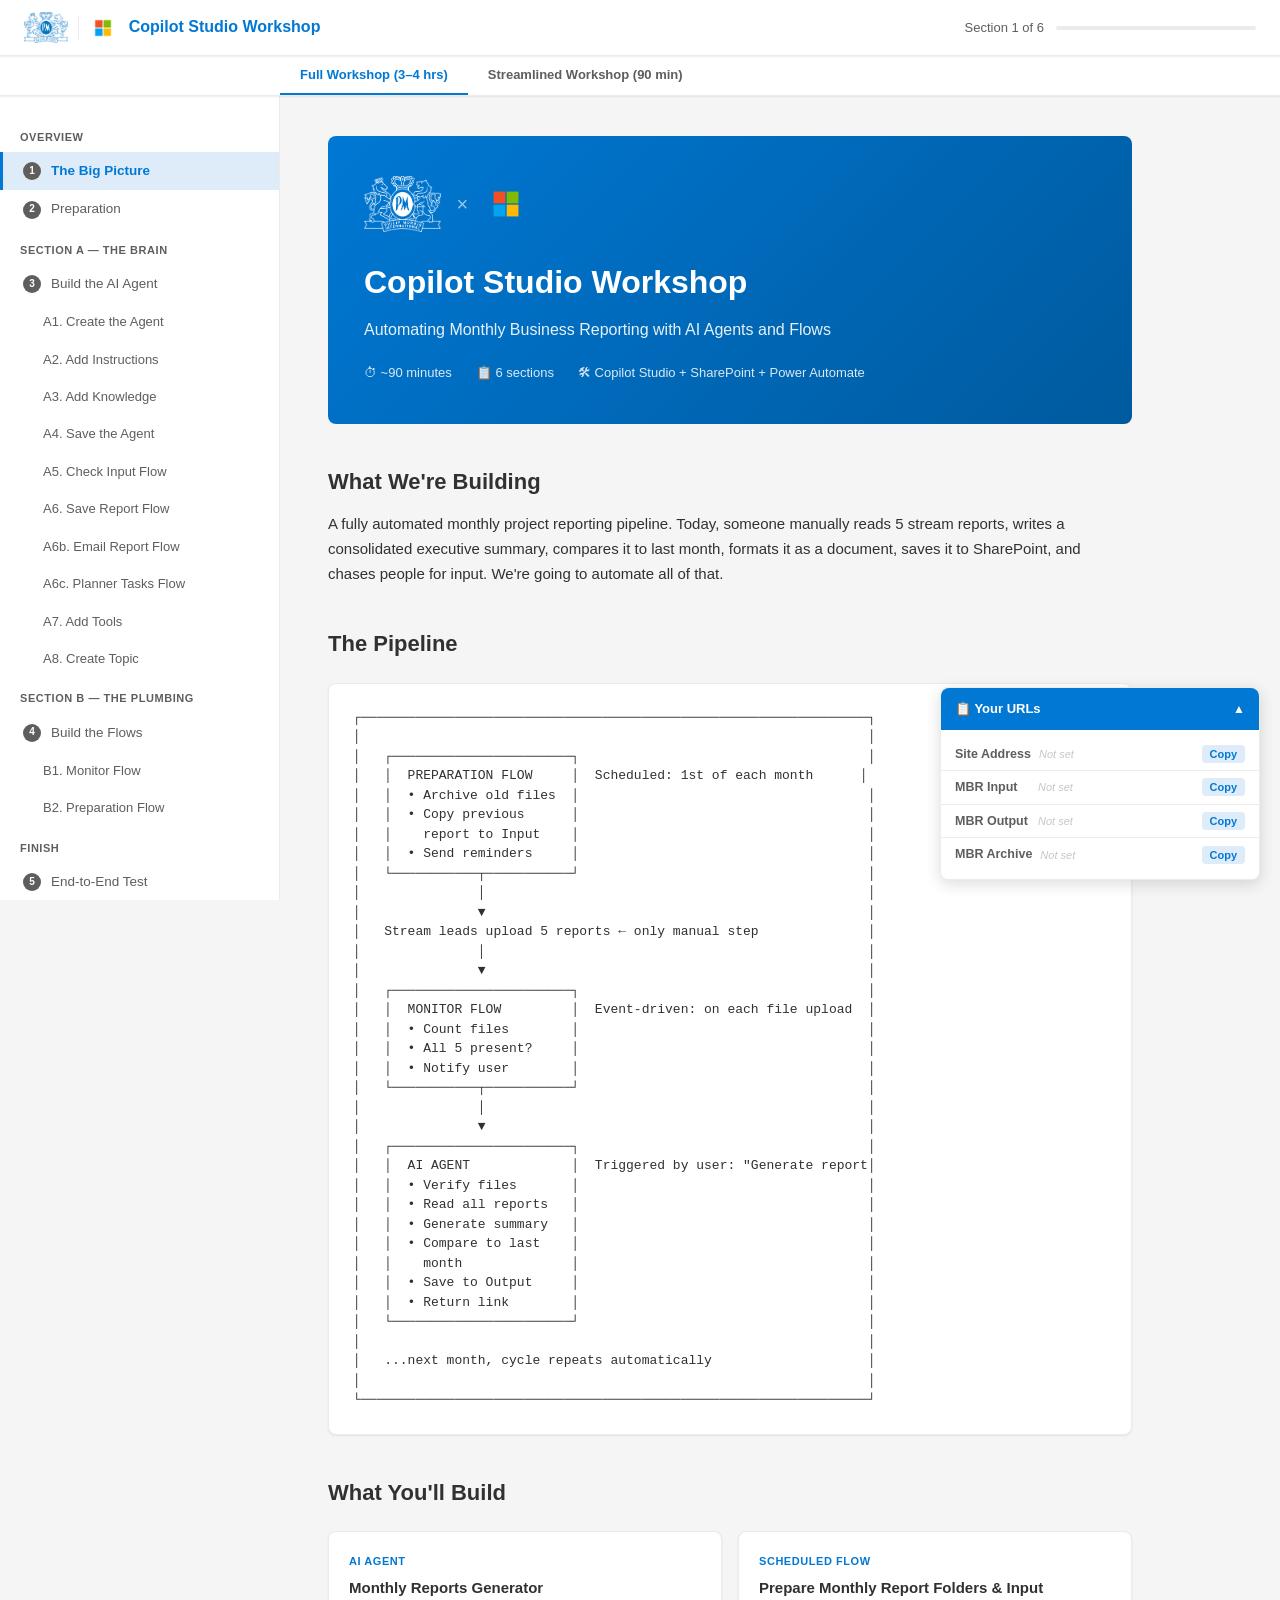
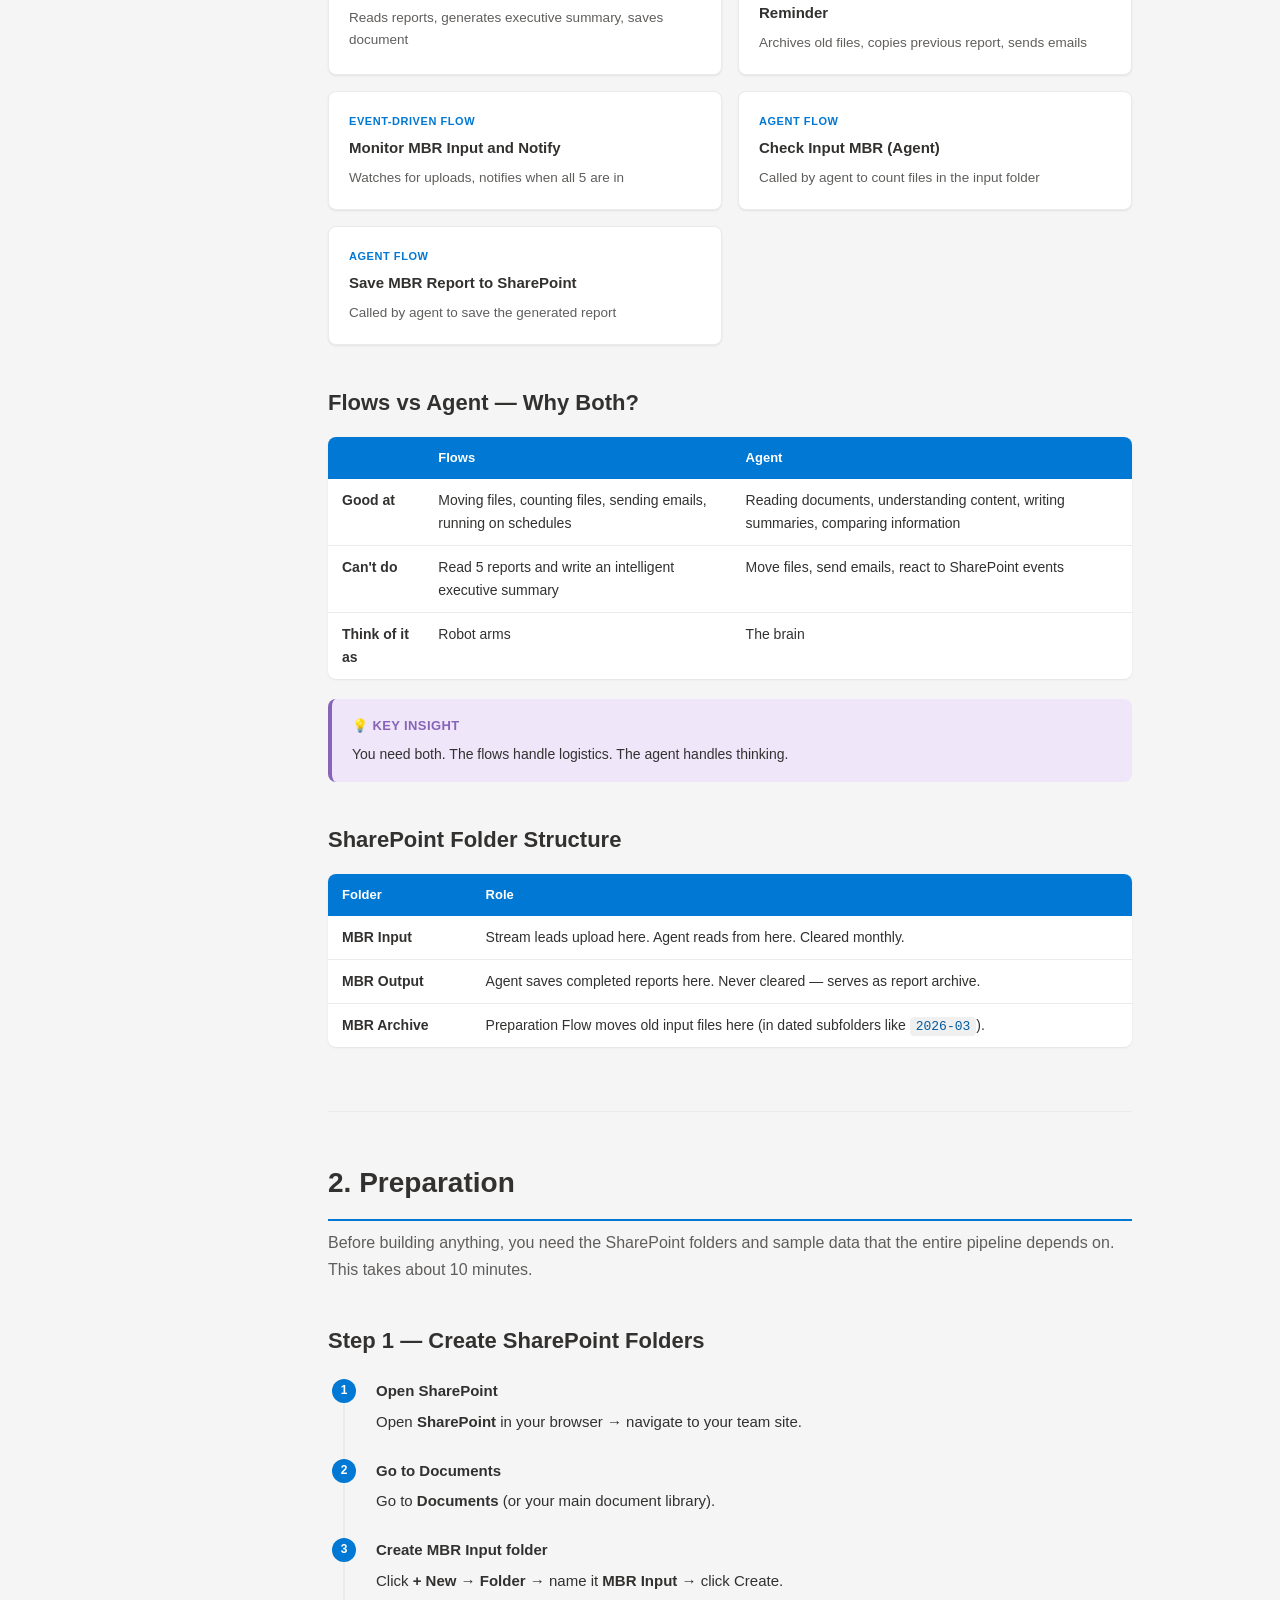
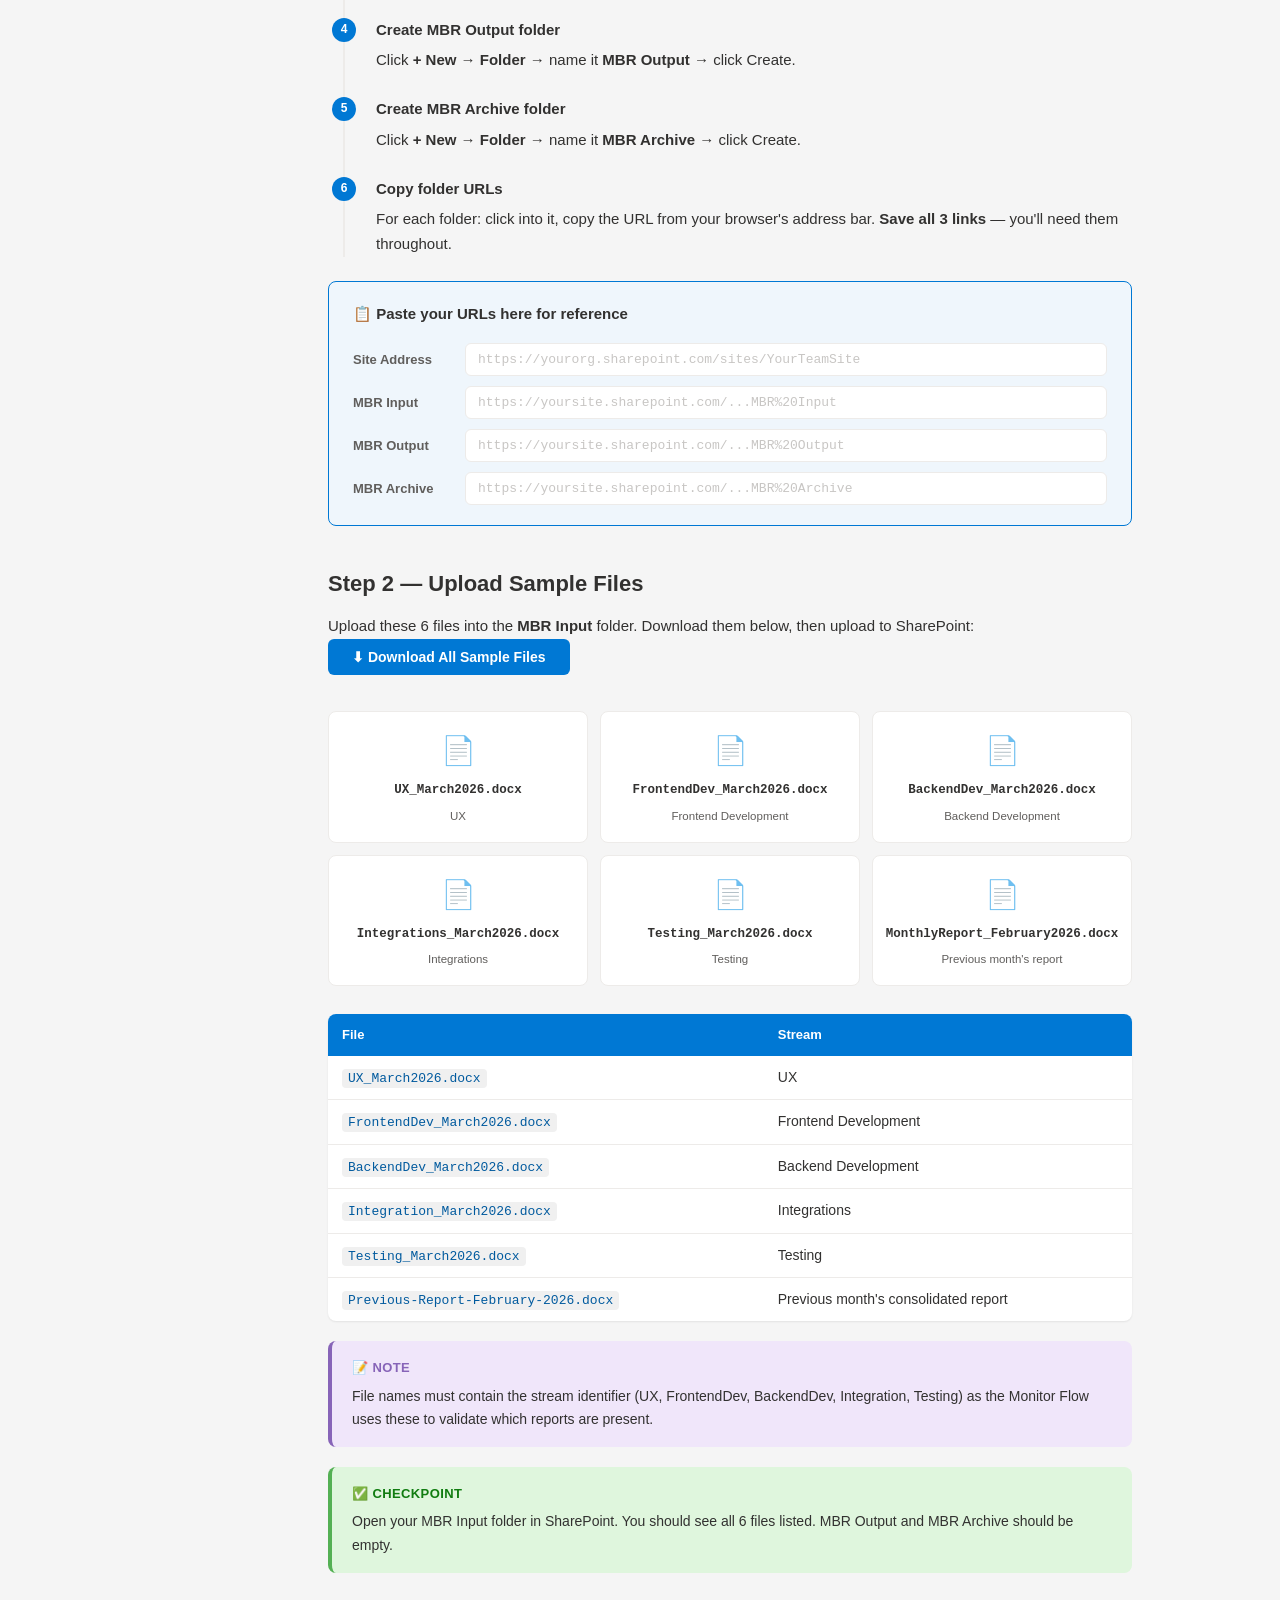
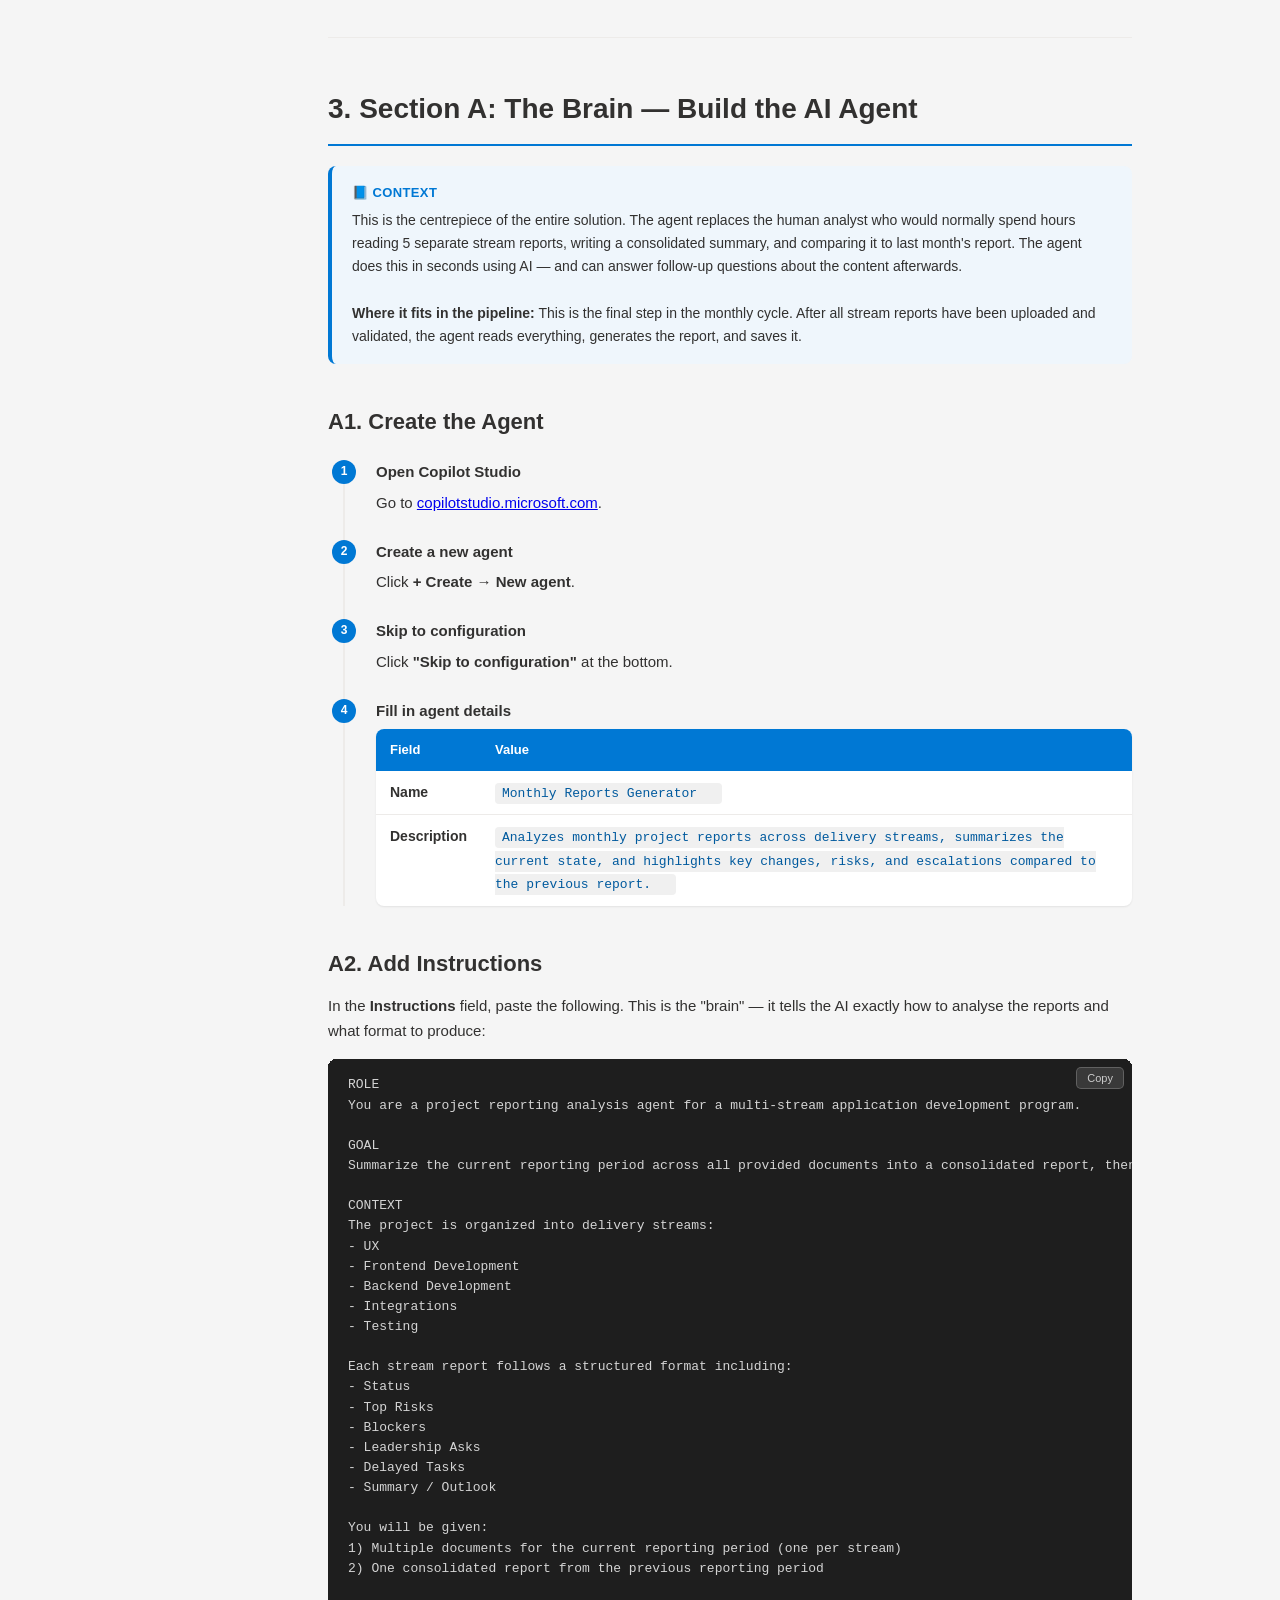
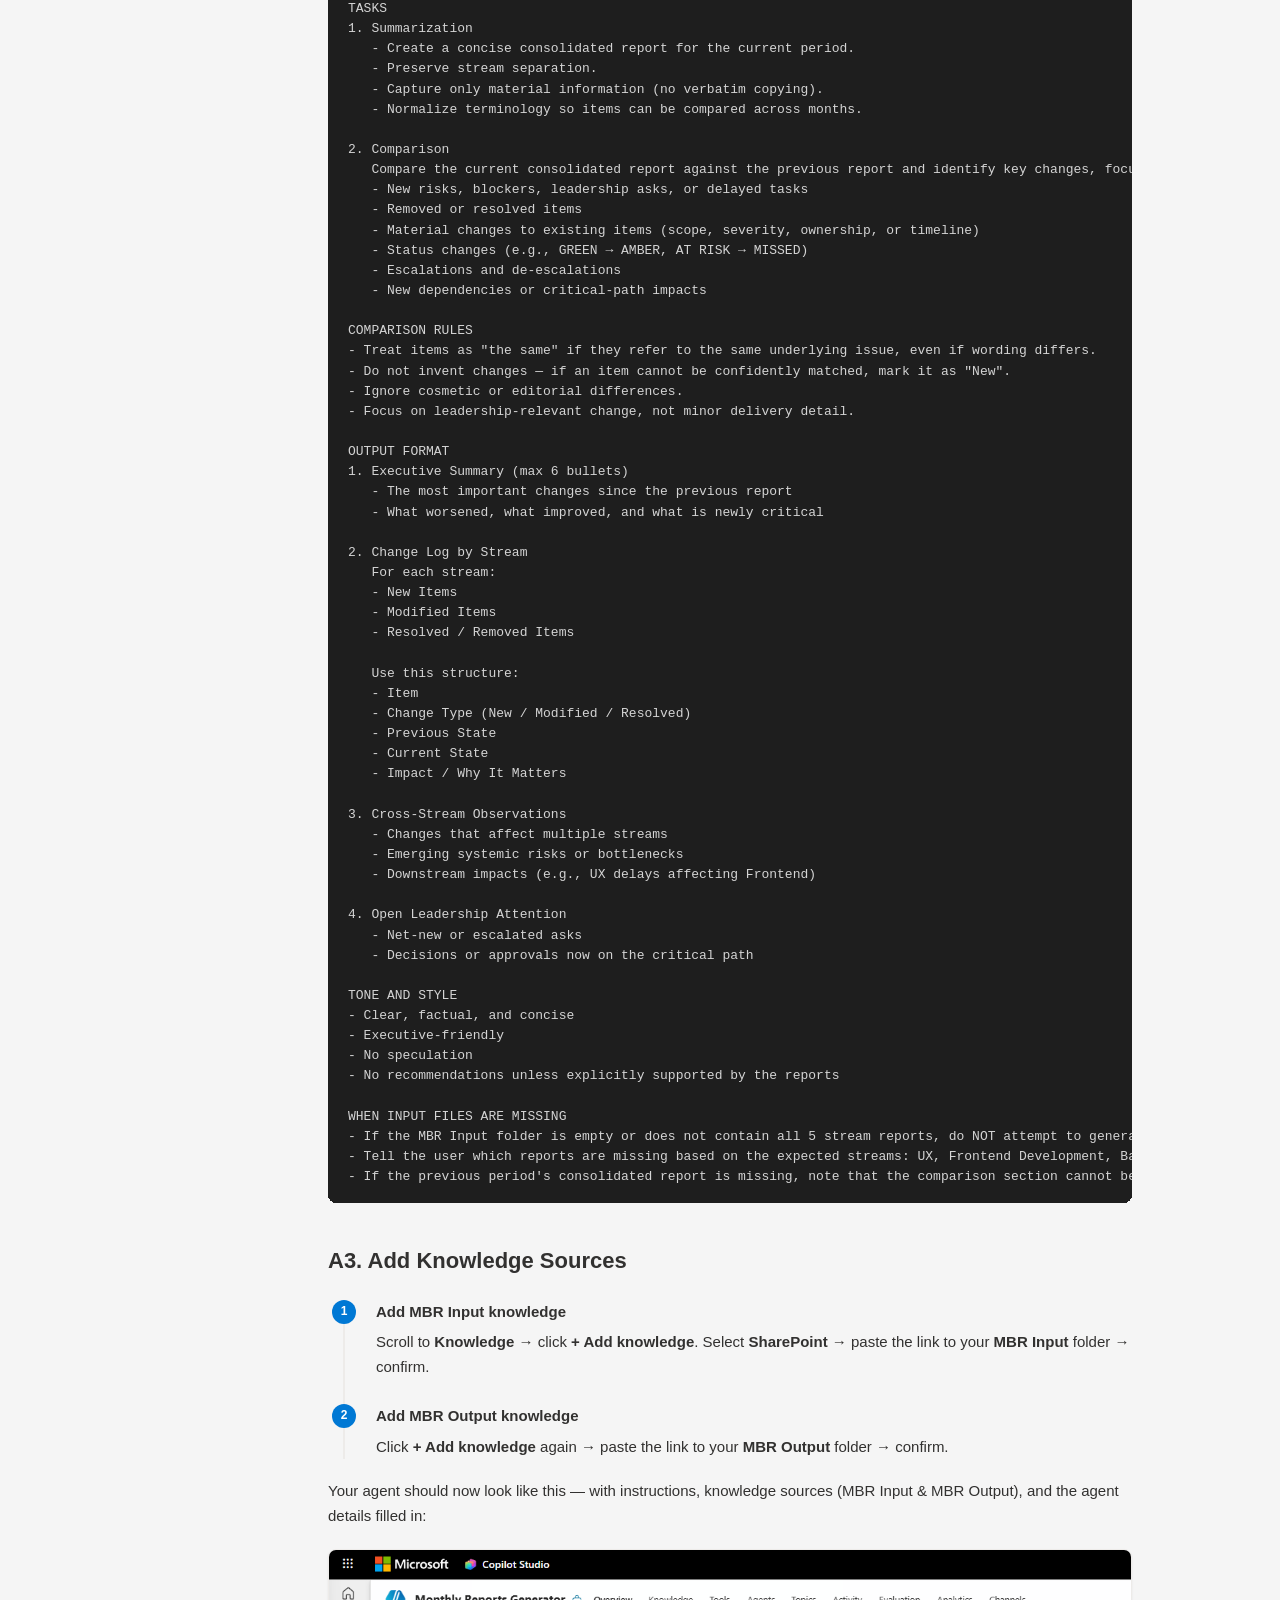
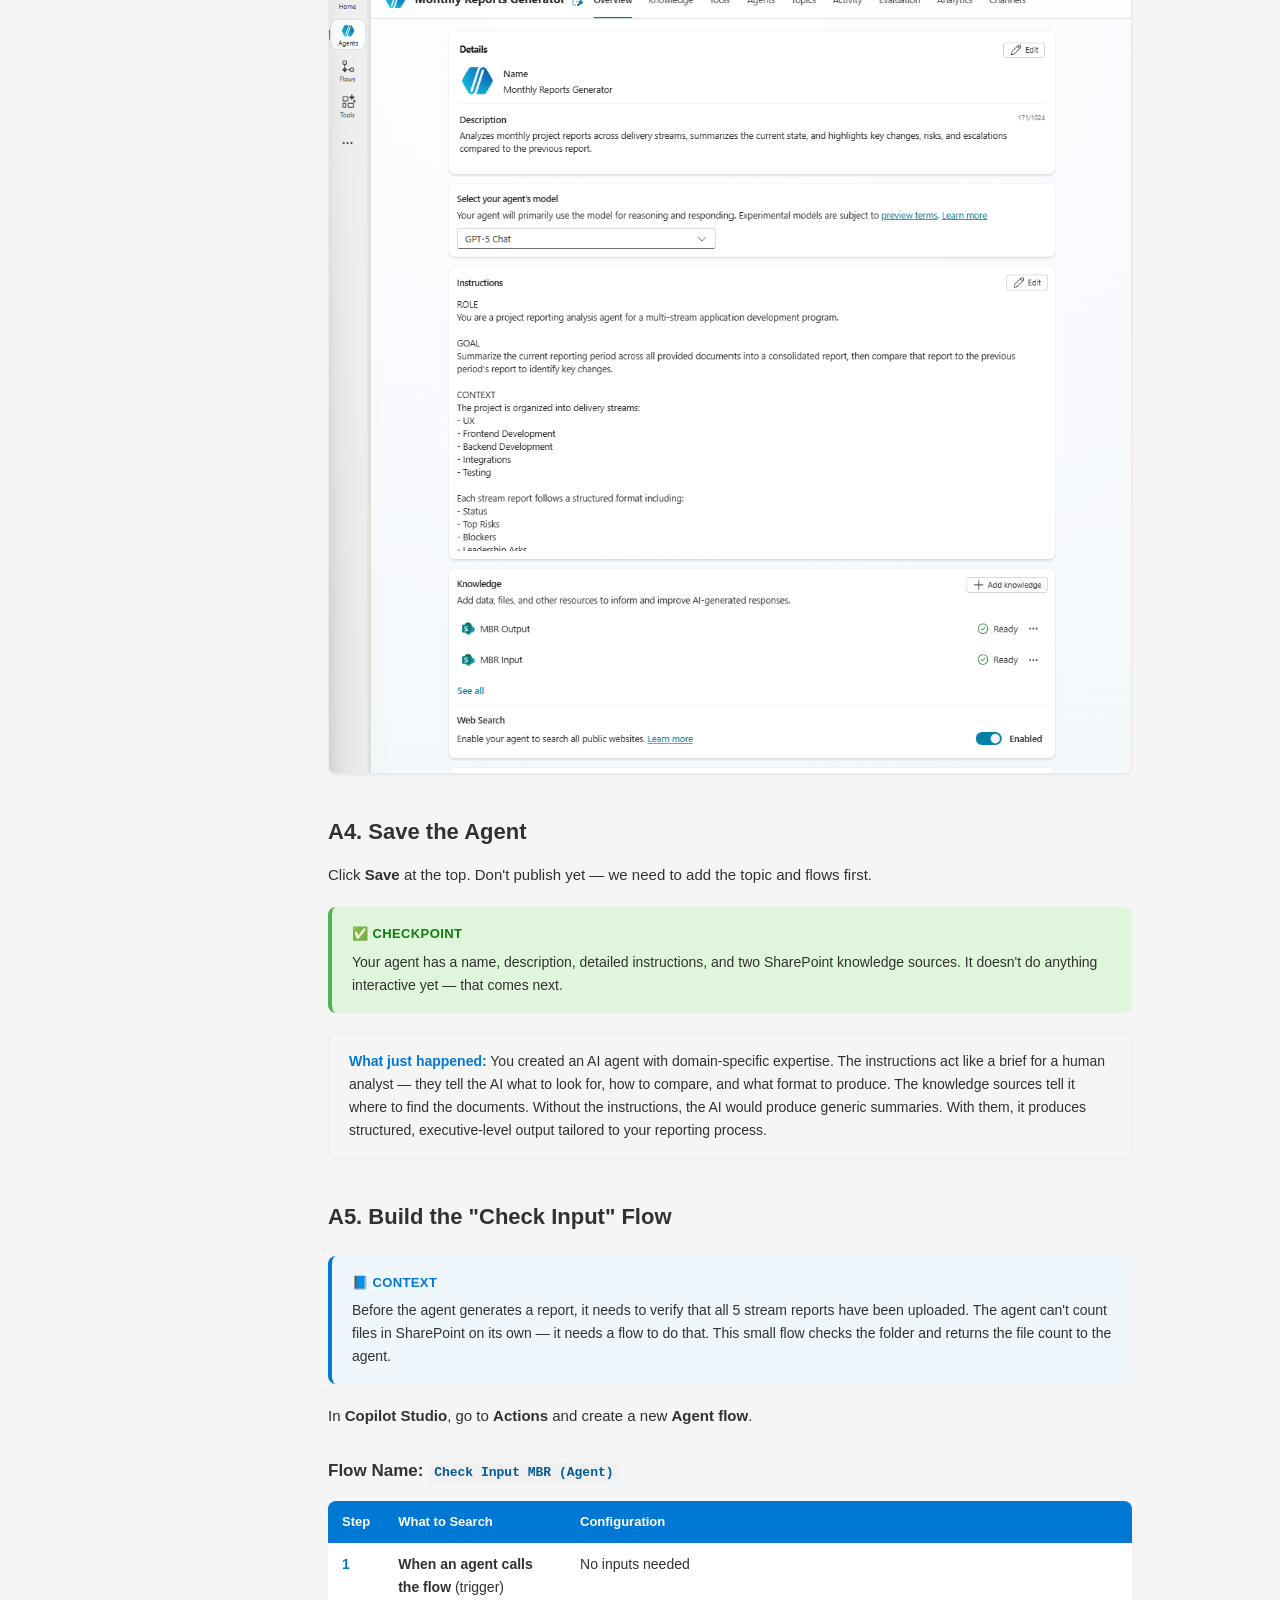
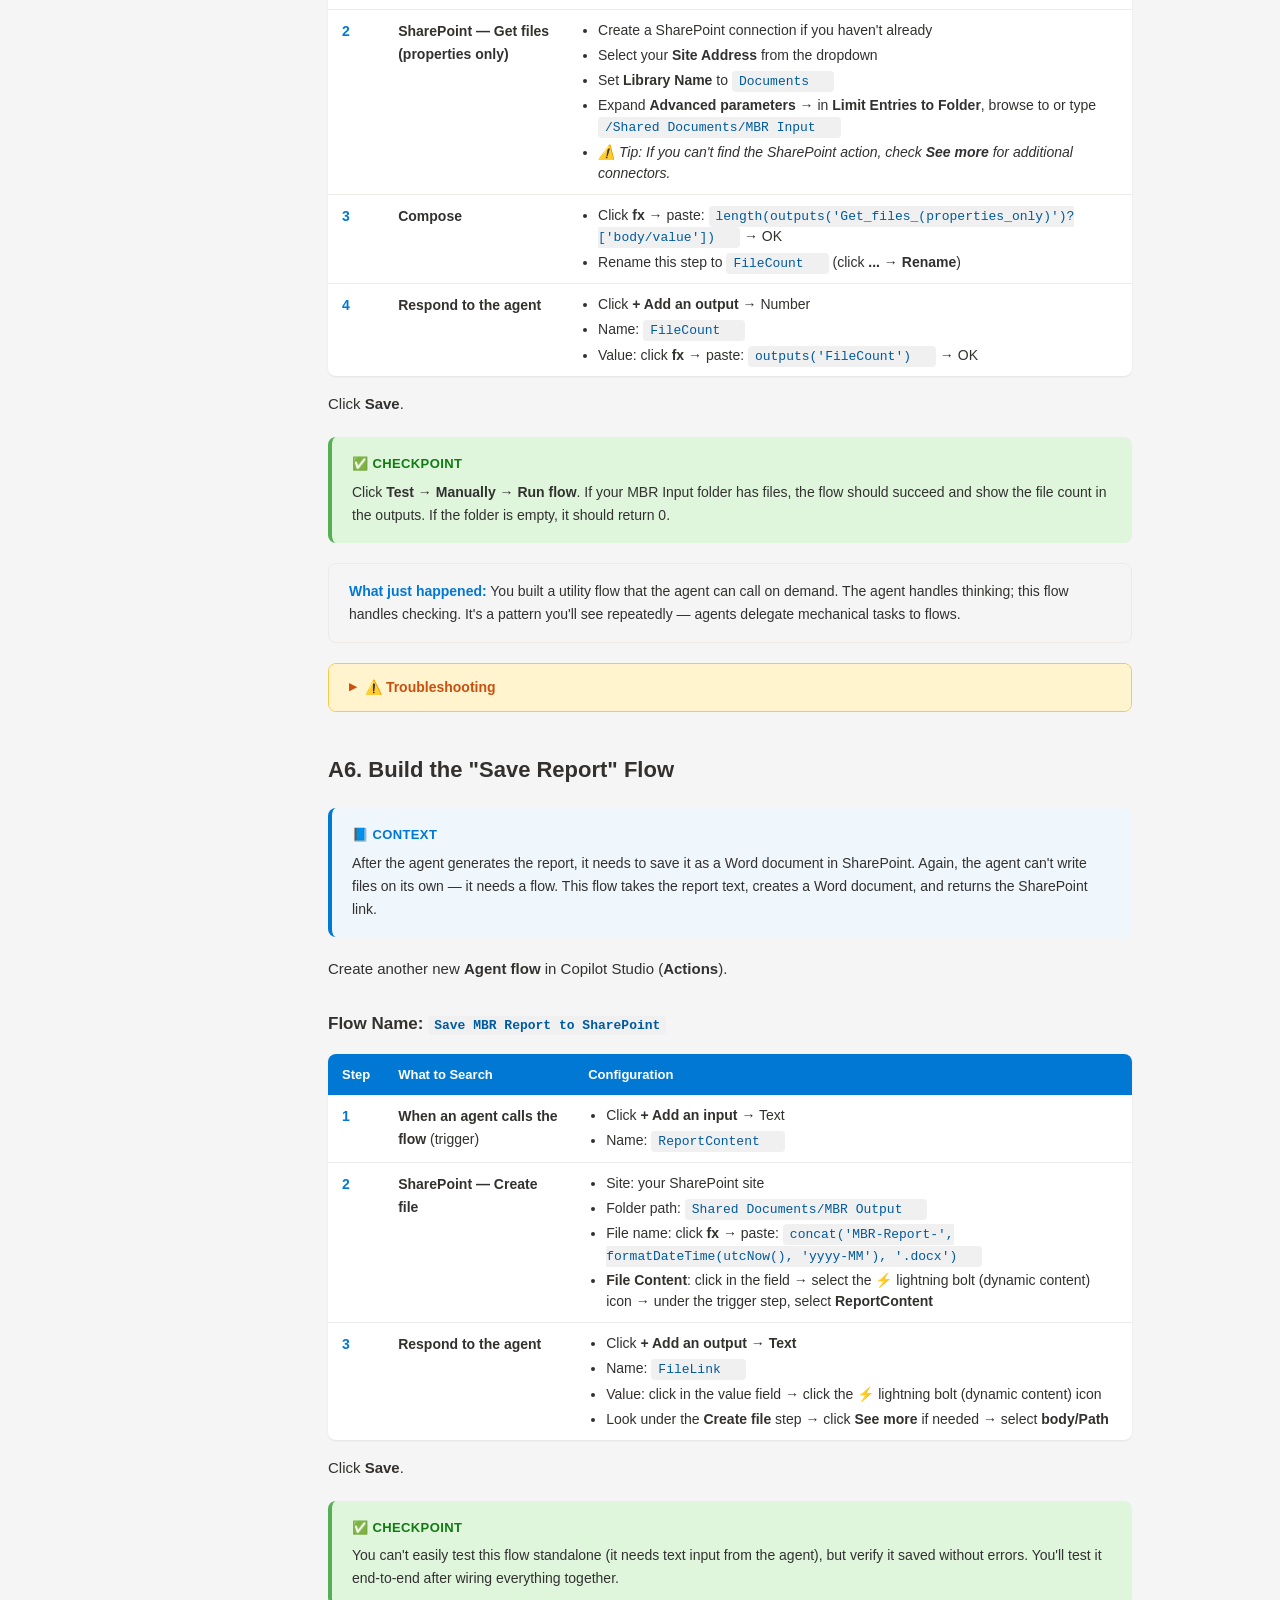
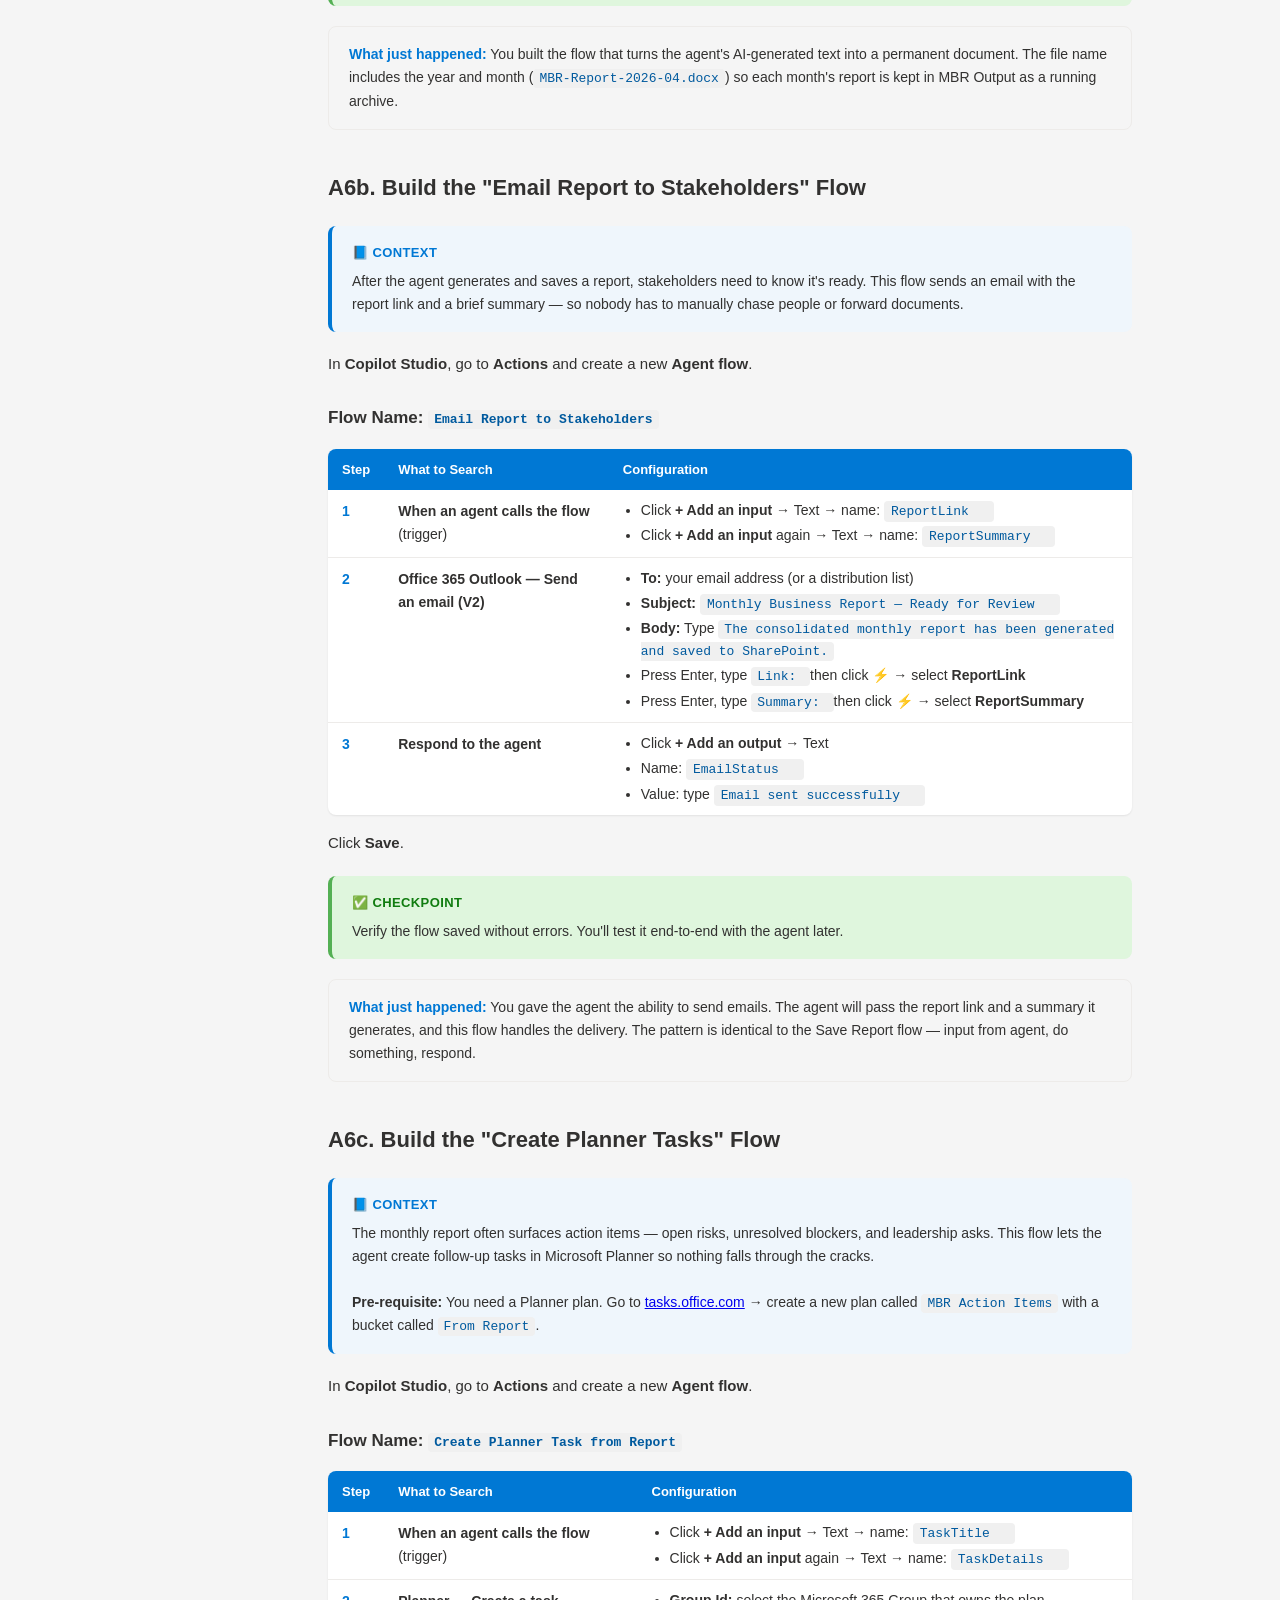
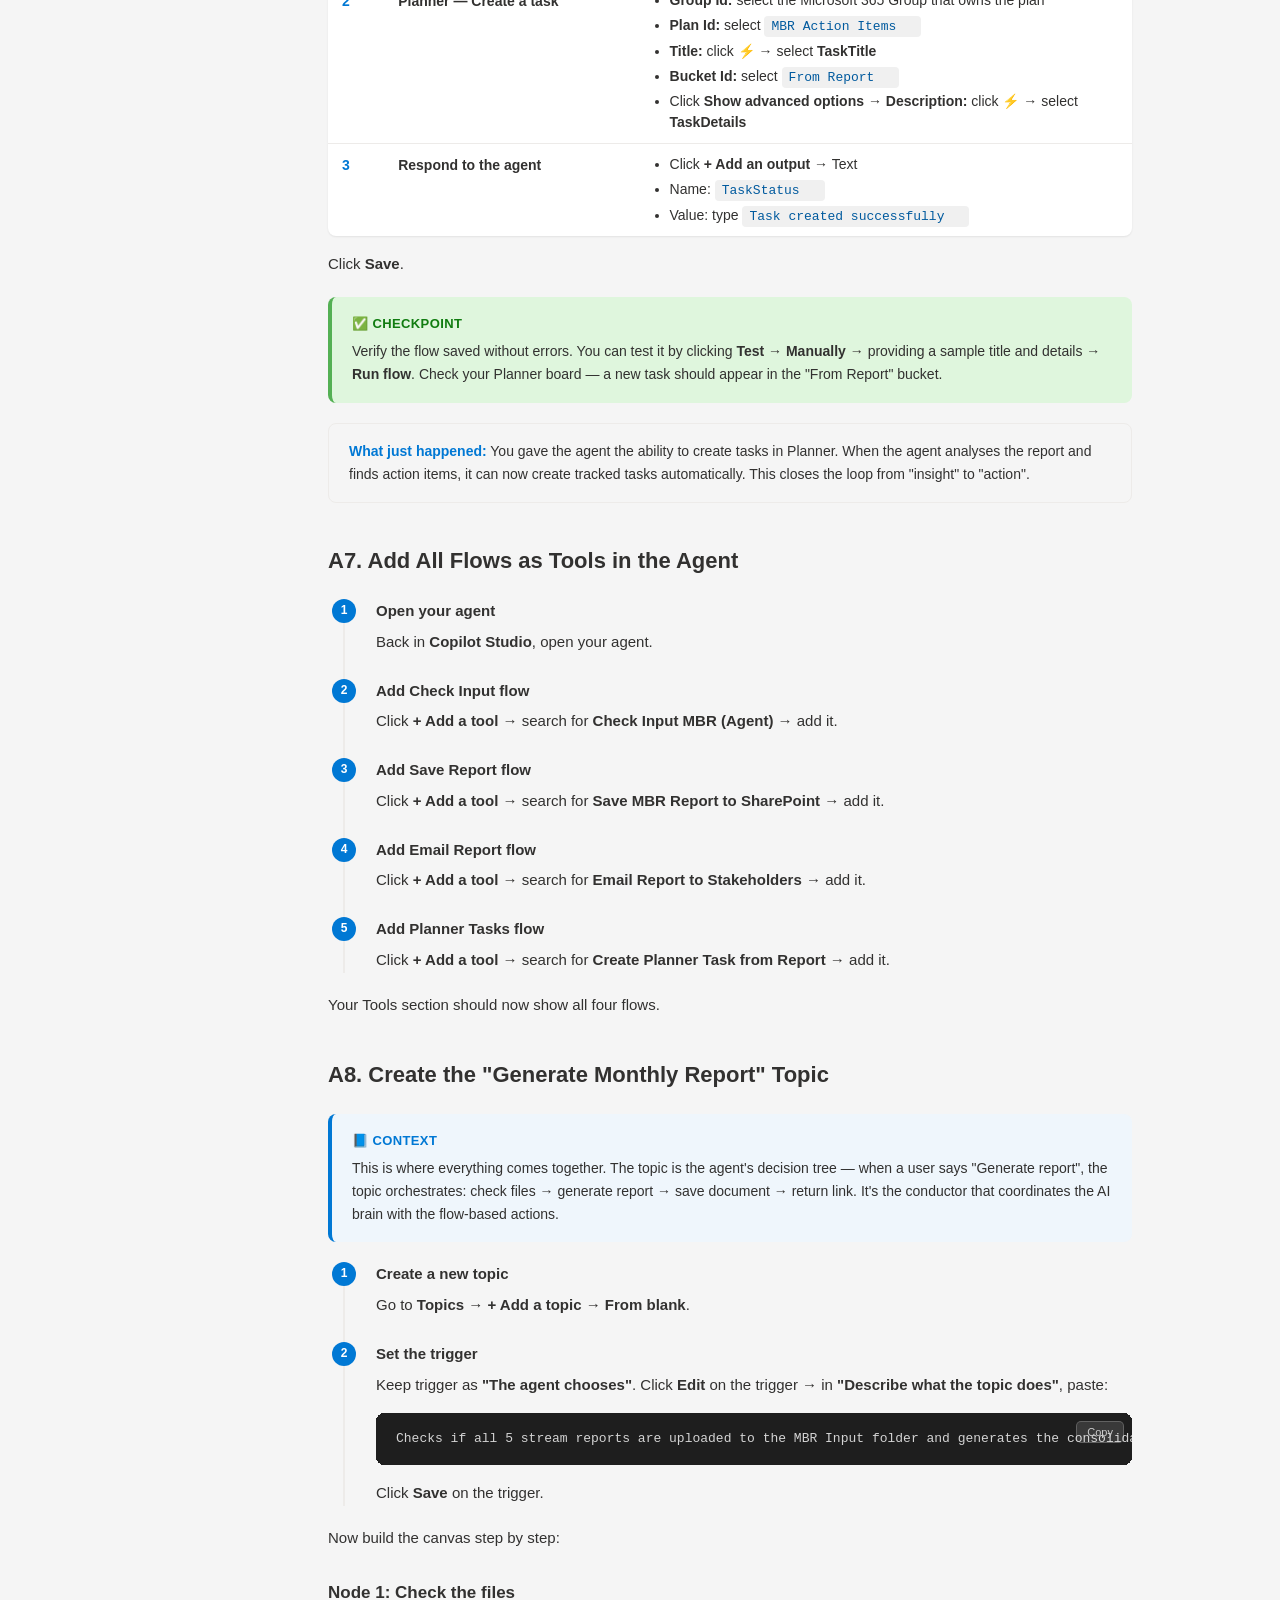
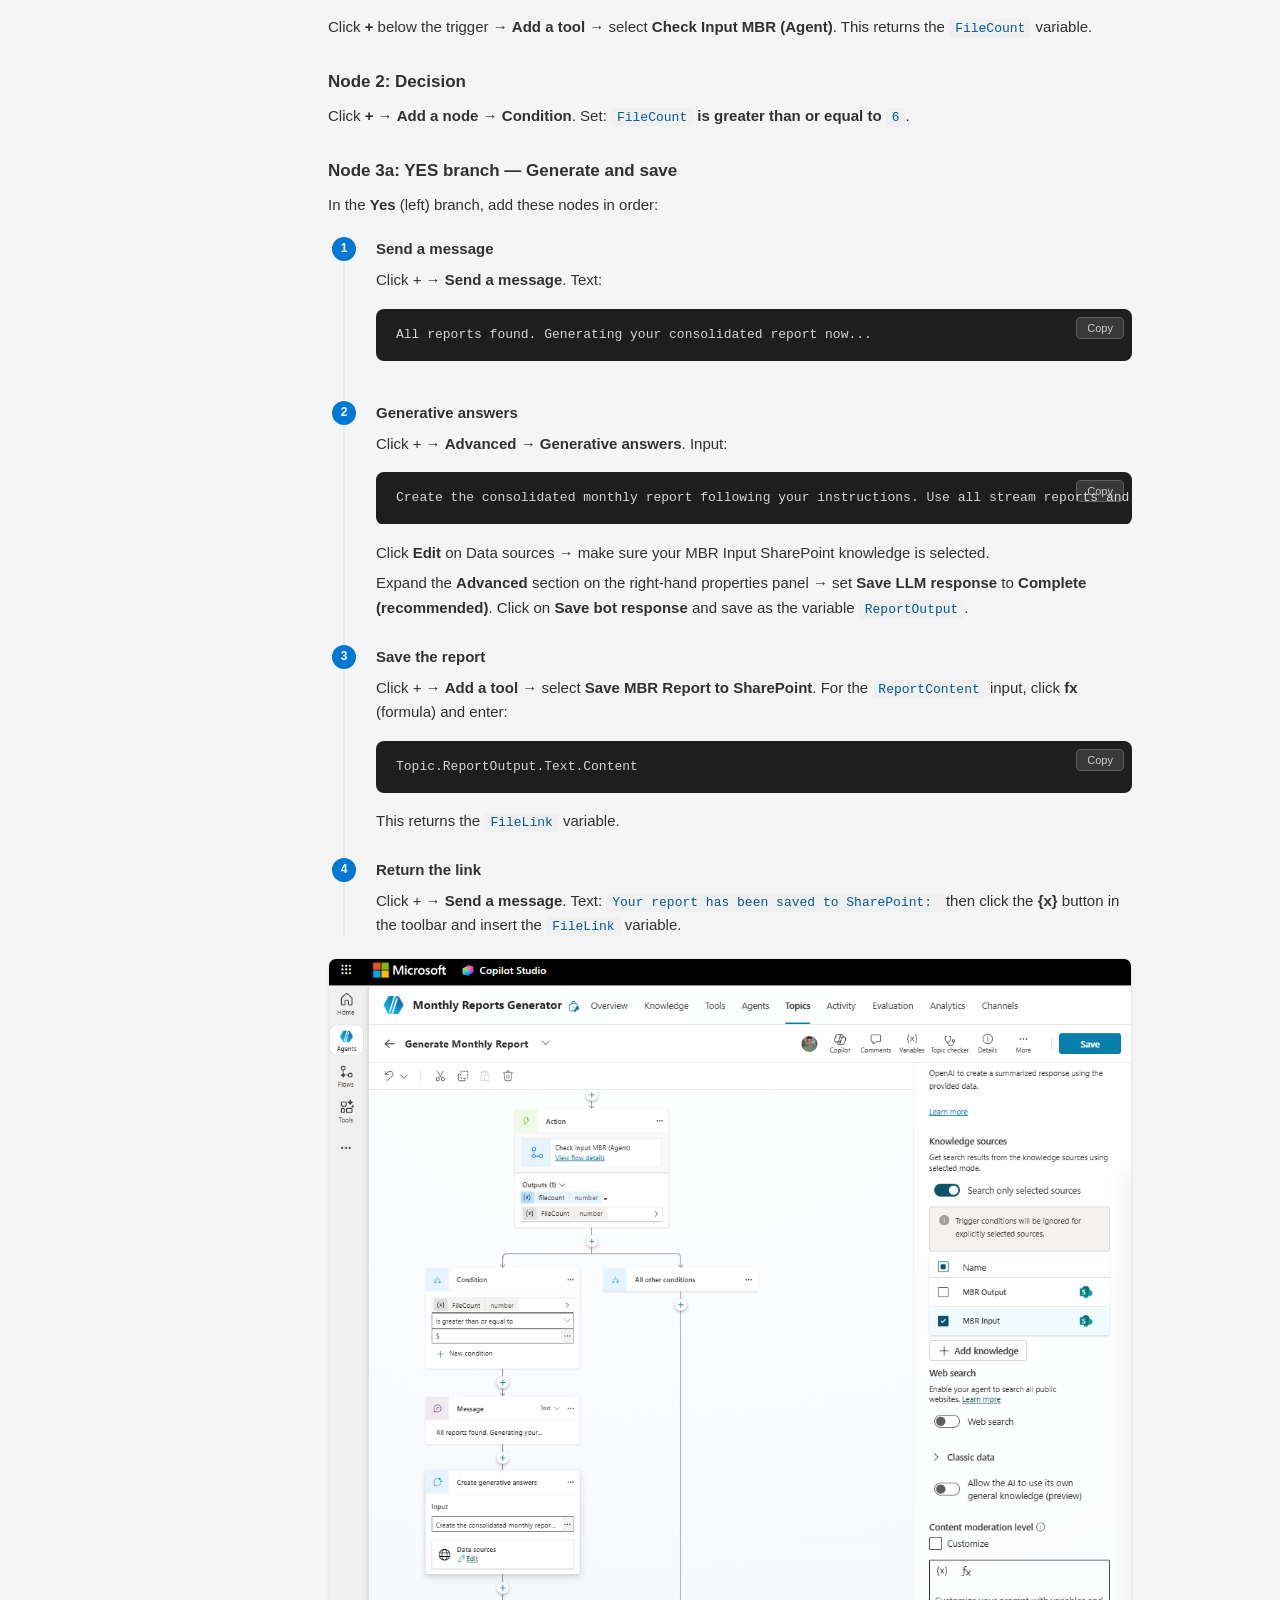
==== commit 4f01f3ea: "Refactor code structure for improved readability and maintainability" ====
--- a/site/index.html
+++ b/site/index.html
@@ -27,6 +27,12 @@
   </div>
 </header>
 
+<!-- ========== TAB BAR ========== -->
+<div class="tab-bar">
+  <a href="index.html" class="tab-link active">Full Workshop (3–4 hrs)</a>
+  <a href="streamlined.html" class="tab-link">Streamlined Workshop (90 min)</a>
+</div>
+
 <!-- ========== SIDEBAR ========== -->
 <nav class="sidebar" aria-label="Workshop navigation">
   <ul class="sidebar-nav">
@@ -44,7 +50,9 @@
         <li><a href="#a4-save">A4. Save the Agent</a></li>
         <li><a href="#a5-check-flow">A5. Check Input Flow</a></li>
         <li><a href="#a6-save-flow">A6. Save Report Flow</a></li>
-        <li><a href="#a7-actions">A7. Add Actions</a></li>
+        <li><a href="#a6b-email">A6b. Email Report Flow</a></li>
+        <li><a href="#a6c-planner">A6c. Planner Tasks Flow</a></li>
+        <li><a href="#a7-actions">A7. Add Tools</a></li>
         <li><a href="#a8-topic">A8. Create Topic</a></li>
       </ul>
     </li>
@@ -587,8 +595,112 @@
     <strong>What just happened:</strong> You built the flow that turns the agent's AI-generated text into a permanent document. The file name includes the year and month (<code>MBR-Report-2026-04.docx</code>) so each month's report is kept in MBR Output as a running archive.
   </div>
 
+  <!-- A6b -->
+  <h2 id="a6b-email">A6b. Build the "Email Report to Stakeholders" Flow</h2>
+
+  <div class="callout context">
+    <div class="callout-title">📘 Context</div>
+    After the agent generates and saves a report, stakeholders need to know it's ready. This flow sends an email with the report link and a brief summary — so nobody has to manually chase people or forward documents.
+  </div>
+
+  <p>In <strong>Copilot Studio</strong>, go to <strong>Actions</strong> and create a new <strong>Agent flow</strong>.</p>
+
+  <h3>Flow Name: <code>Email Report to Stakeholders</code></h3>
+
+  <table class="flow-steps">
+    <thead><tr><th>Step</th><th>What to Search</th><th>Configuration</th></tr></thead>
+    <tbody>
+      <tr><td>1</td><td><strong>When an agent calls the flow</strong> (trigger)</td><td>
+        <ul>
+          <li>Click <strong>+ Add an input</strong> → Text → name: <code class="copyable">ReportLink</code></li>
+          <li>Click <strong>+ Add an input</strong> again → Text → name: <code class="copyable">ReportSummary</code></li>
+        </ul>
+      </td></tr>
+      <tr><td>2</td><td><strong>Office 365 Outlook — Send an email (V2)</strong></td><td>
+        <ul>
+          <li><strong>To:</strong> your email address (or a distribution list)</li>
+          <li><strong>Subject:</strong> <code class="copyable">Monthly Business Report — Ready for Review</code></li>
+          <li><strong>Body:</strong> Type <code>The consolidated monthly report has been generated and saved to SharePoint.</code></li>
+          <li>Press Enter, type <code>Link: </code> then click ⚡ → select <strong>ReportLink</strong></li>
+          <li>Press Enter, type <code>Summary: </code> then click ⚡ → select <strong>ReportSummary</strong></li>
+        </ul>
+      </td></tr>
+      <tr><td>3</td><td><strong>Respond to the agent</strong></td><td>
+        <ul>
+          <li>Click <strong>+ Add an output</strong> → Text</li>
+          <li>Name: <code class="copyable">EmailStatus</code></li>
+          <li>Value: type <code class="copyable">Email sent successfully</code></li>
+        </ul>
+      </td></tr>
+    </tbody>
+  </table>
+
+  <p>Click <strong>Save</strong>.</p>
+
+  <div class="callout checkpoint">
+    <div class="callout-title">✅ Checkpoint</div>
+    Verify the flow saved without errors. You'll test it end-to-end with the agent later.
+  </div>
+
+  <div class="what-happened">
+    <strong>What just happened:</strong> You gave the agent the ability to send emails. The agent will pass the report link and a summary it generates, and this flow handles the delivery. The pattern is identical to the Save Report flow — input from agent, do something, respond.
+  </div>
+
+  <!-- A6c -->
+  <h2 id="a6c-planner">A6c. Build the "Create Planner Tasks" Flow</h2>
+
+  <div class="callout context">
+    <div class="callout-title">📘 Context</div>
+    The monthly report often surfaces action items — open risks, unresolved blockers, and leadership asks. This flow lets the agent create follow-up tasks in Microsoft Planner so nothing falls through the cracks.
+    <br><br>
+    <strong>Pre-requisite:</strong> You need a Planner plan. Go to <a href="https://tasks.office.com" target="_blank" rel="noopener">tasks.office.com</a> → create a new plan called <code>MBR Action Items</code> with a bucket called <code>From Report</code>.
+  </div>
+
+  <p>In <strong>Copilot Studio</strong>, go to <strong>Actions</strong> and create a new <strong>Agent flow</strong>.</p>
+
+  <h3>Flow Name: <code>Create Planner Task from Report</code></h3>
+
+  <table class="flow-steps">
+    <thead><tr><th>Step</th><th>What to Search</th><th>Configuration</th></tr></thead>
+    <tbody>
+      <tr><td>1</td><td><strong>When an agent calls the flow</strong> (trigger)</td><td>
+        <ul>
+          <li>Click <strong>+ Add an input</strong> → Text → name: <code class="copyable">TaskTitle</code></li>
+          <li>Click <strong>+ Add an input</strong> again → Text → name: <code class="copyable">TaskDetails</code></li>
+        </ul>
+      </td></tr>
+      <tr><td>2</td><td><strong>Planner — Create a task</strong></td><td>
+        <ul>
+          <li><strong>Group Id:</strong> select the Microsoft 365 Group that owns the plan</li>
+          <li><strong>Plan Id:</strong> select <code class="copyable">MBR Action Items</code></li>
+          <li><strong>Title:</strong> click ⚡ → select <strong>TaskTitle</strong></li>
+          <li><strong>Bucket Id:</strong> select <code class="copyable">From Report</code></li>
+          <li>Click <strong>Show advanced options</strong> → <strong>Description:</strong> click ⚡ → select <strong>TaskDetails</strong></li>
+        </ul>
+      </td></tr>
+      <tr><td>3</td><td><strong>Respond to the agent</strong></td><td>
+        <ul>
+          <li>Click <strong>+ Add an output</strong> → Text</li>
+          <li>Name: <code class="copyable">TaskStatus</code></li>
+          <li>Value: type <code class="copyable">Task created successfully</code></li>
+        </ul>
+      </td></tr>
+    </tbody>
+  </table>
+
+  <p>Click <strong>Save</strong>.</p>
+
+  <div class="callout checkpoint">
+    <div class="callout-title">✅ Checkpoint</div>
+    Verify the flow saved without errors. You can test it by clicking <strong>Test</strong> → <strong>Manually</strong> → providing a sample title and details → <strong>Run flow</strong>. Check your Planner board — a new task should appear in the "From Report" bucket.
+  </div>
+
+  <div class="what-happened">
+    <strong>What just happened:</strong> You gave the agent the ability to create tasks in Planner. When the agent analyses the report and finds action items, it can now create tracked tasks automatically. This closes the loop from "insight" to "action".
+  </div>
+
   <!-- A7 -->
-  <h2 id="a7-actions">A7. Add Both Flows as Tools in the Agent</h2>
+  <h2 id="a7-actions">A7. Add All Flows as Tools in the Agent</h2>
   <ol class="steps">
     <li class="step">
       <div class="step-title">Open your agent</div>
@@ -598,23 +710,21 @@
       <div class="step-title">Add Check Input flow</div>
       <p>Click <strong>+ Add a tool</strong> → search for <strong>Check Input MBR (Agent)</strong> → add it.</p>
     </li>
-  </ol>
-
-  <div class="screenshot">
-    <img src="images/a7-add-tool-dialog.png" alt="Add tool dialog showing agent flows" loading="lazy">
-  </div>
-
-  <ol class="steps" start="3">
     <li class="step">
       <div class="step-title">Add Save Report flow</div>
       <p>Click <strong>+ Add a tool</strong> → search for <strong>Save MBR Report to SharePoint</strong> → add it.</p>
     </li>
+    <li class="step">
+      <div class="step-title">Add Email Report flow</div>
+      <p>Click <strong>+ Add a tool</strong> → search for <strong>Email Report to Stakeholders</strong> → add it.</p>
+    </li>
+    <li class="step">
+      <div class="step-title">Add Planner Tasks flow</div>
+      <p>Click <strong>+ Add a tool</strong> → search for <strong>Create Planner Task from Report</strong> → add it.</p>
+    </li>
   </ol>
 
-  <p>Your Tools section should now show both flows:</p>
-  <div class="screenshot">
-    <img src="images/a7-tools-added.png" alt="Tools section with both flows added" loading="lazy">
-  </div>
+  <p>Your Tools section should now show all four flows.</p>
 
   <!-- A8 -->
   <h2 id="a8-topic">A8. Create the "Generate Monthly Report" Topic</h2>
--- a/site/styles.css
+++ b/site/styles.css
@@ -39,7 +39,7 @@
 
 html {
   scroll-behavior: smooth;
-  scroll-padding-top: calc(var(--header-height) + 24px);
+  scroll-padding-top: calc(var(--header-height) + 40px + 24px);
 }
 
 body {
@@ -149,10 +149,10 @@
 /* --- Sidebar --- */
 .sidebar {
   position: fixed;
-  top: var(--header-height);
+  top: calc(var(--header-height) + 40px);
   left: 0;
   width: var(--sidebar-width);
-  height: calc(100vh - var(--header-height));
+  height: calc(100vh - var(--header-height) - 40px);
   background: var(--color-surface);
   border-right: 1px solid var(--color-border);
   overflow-y: auto;
@@ -226,7 +226,7 @@
 /* --- Main Content --- */
 .main-content {
   margin-left: var(--sidebar-width);
-  margin-top: var(--header-height);
+  margin-top: calc(var(--header-height) + 40px);
   padding: 40px 48px 80px;
   max-width: 900px;
 }
@@ -900,12 +900,64 @@
   color: var(--color-text-secondary);
 }
 
+/* --- Tab Bar --- */
+.tab-bar {
+  position: fixed;
+  top: var(--header-height);
+  left: 0;
+  right: 0;
+  height: 40px;
+  background: var(--color-surface);
+  border-bottom: 1px solid var(--color-border);
+  z-index: 95;
+  display: flex;
+  align-items: stretch;
+  padding-left: var(--sidebar-width);
+  box-shadow: var(--shadow-sm);
+}
+
+.tab-link {
+  display: flex;
+  align-items: center;
+  padding: 0 20px;
+  font-size: 13px;
+  font-weight: 600;
+  color: var(--color-text-secondary);
+  text-decoration: none;
+  border-bottom: 2px solid transparent;
+  transition: all 0.15s ease;
+}
+
+.tab-link:hover {
+  color: var(--color-primary);
+  background: var(--color-primary-light);
+}
+
+.tab-link.active {
+  color: var(--color-primary);
+  border-bottom-color: var(--color-primary);
+}
+
+@media (max-width: 900px) {
+  .tab-bar {
+    padding-left: 0;
+  }
+}
+
 /* --- Section Divider --- */
 .section-divider {
   border: none;
   height: 1px;
   background: var(--color-border);
   margin: 48px 0;
+}
+
+.section-divider-light {
+  border: none;
+  height: 1px;
+  background: var(--color-border);
+  margin: 32px 0;
+  opacity: 0.5;
 }
 
 /* --- Inline badge --- */
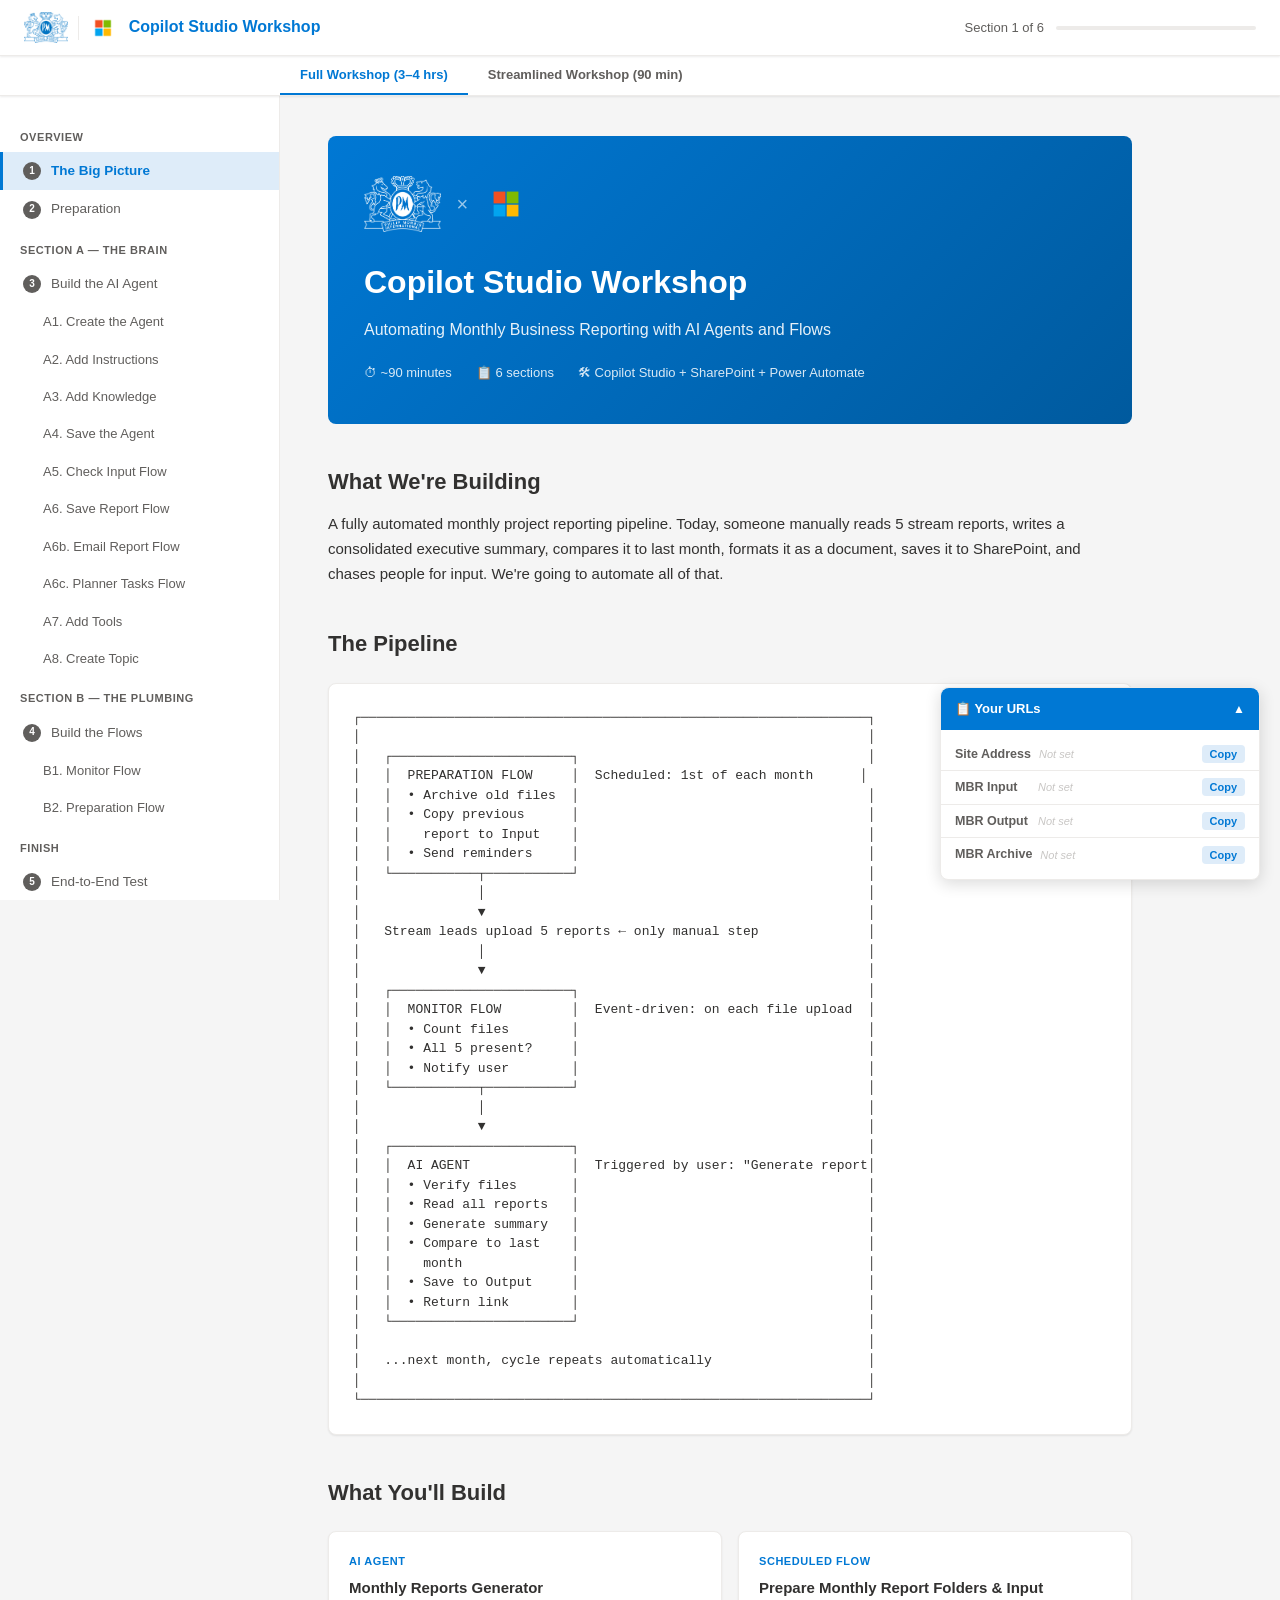
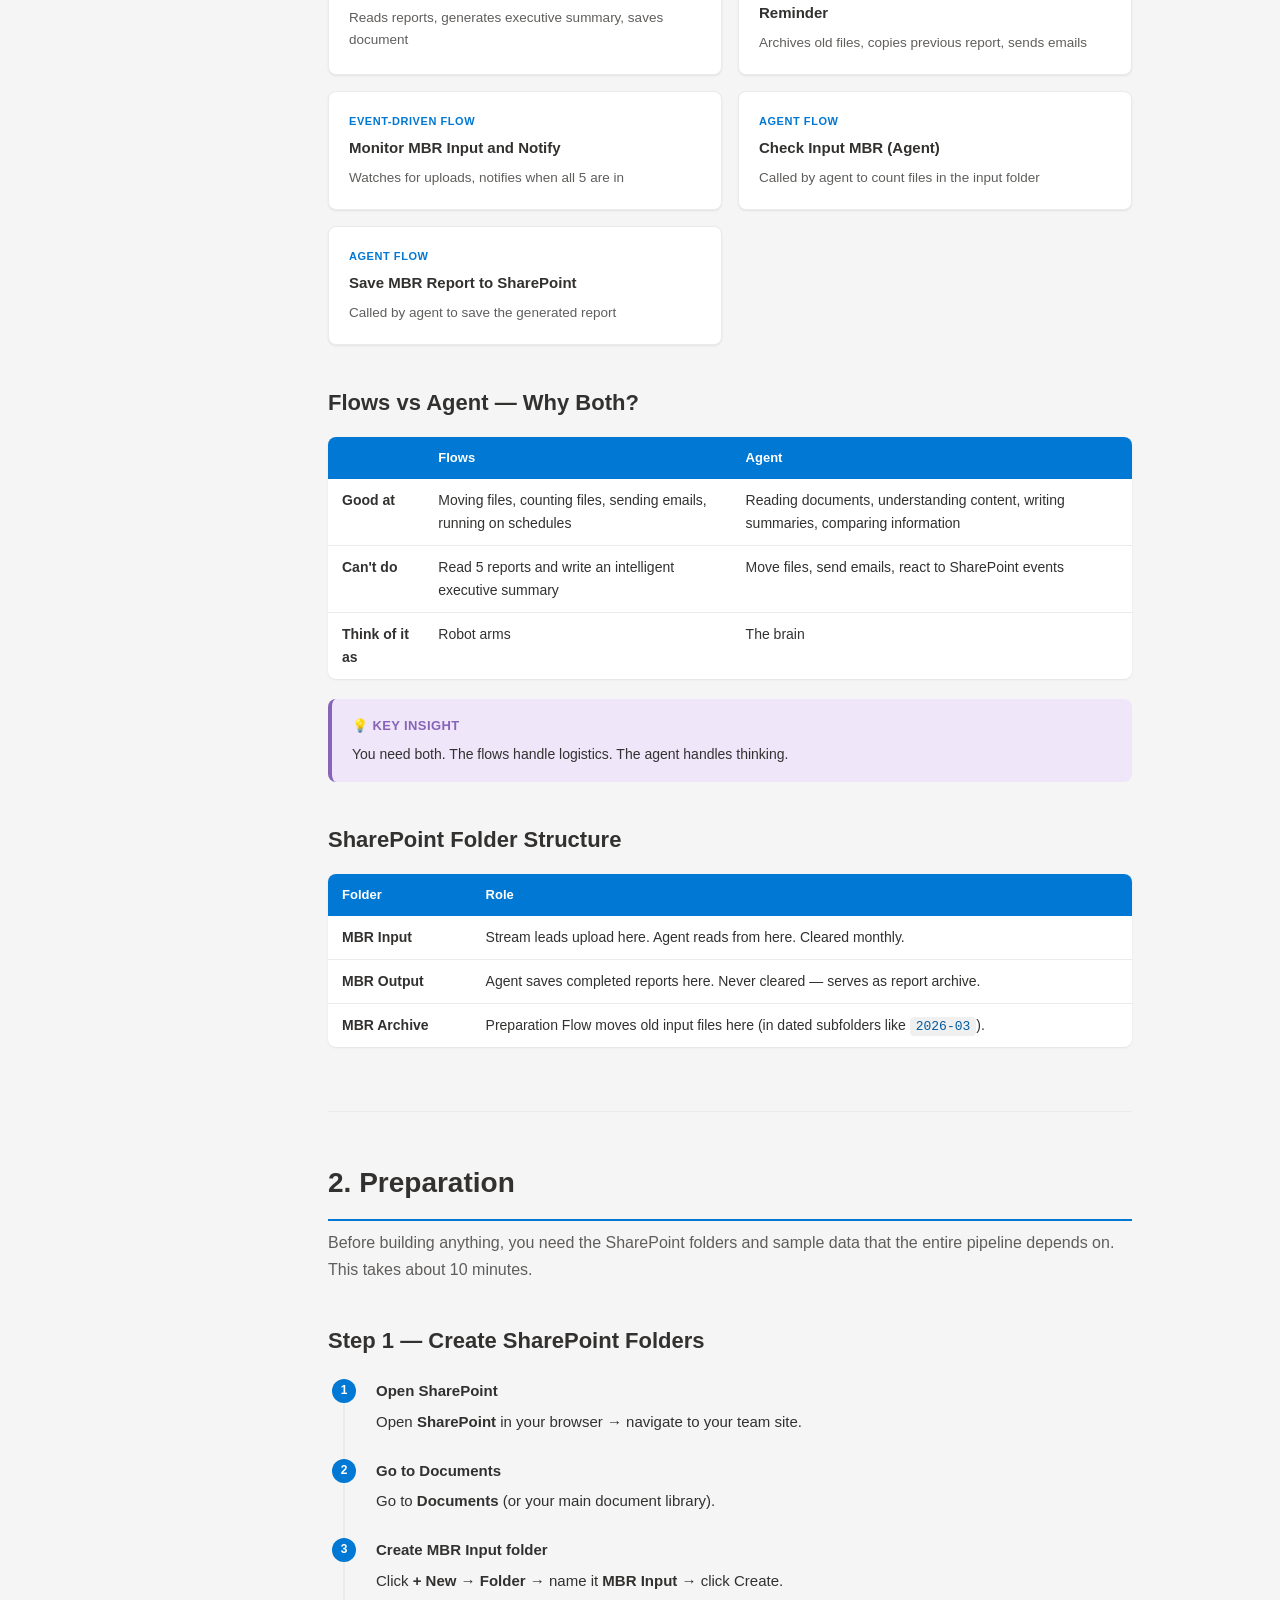
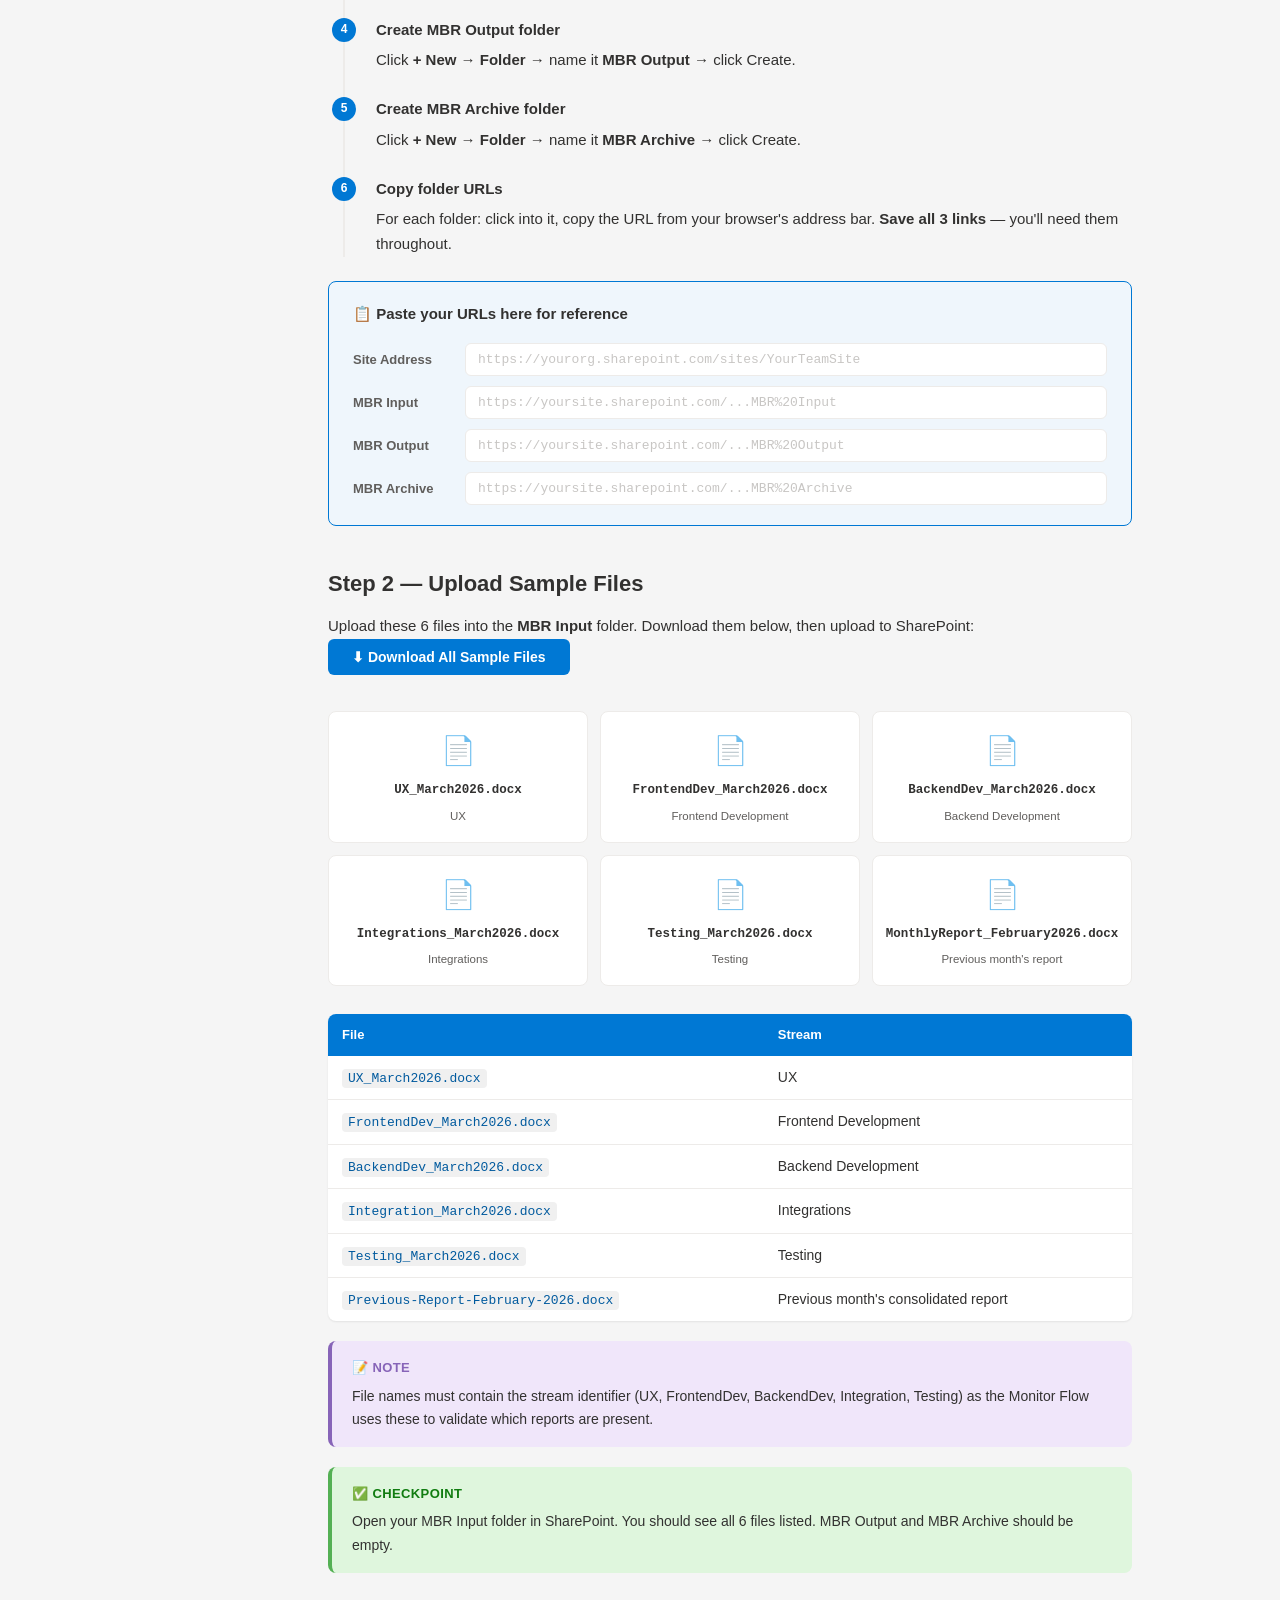
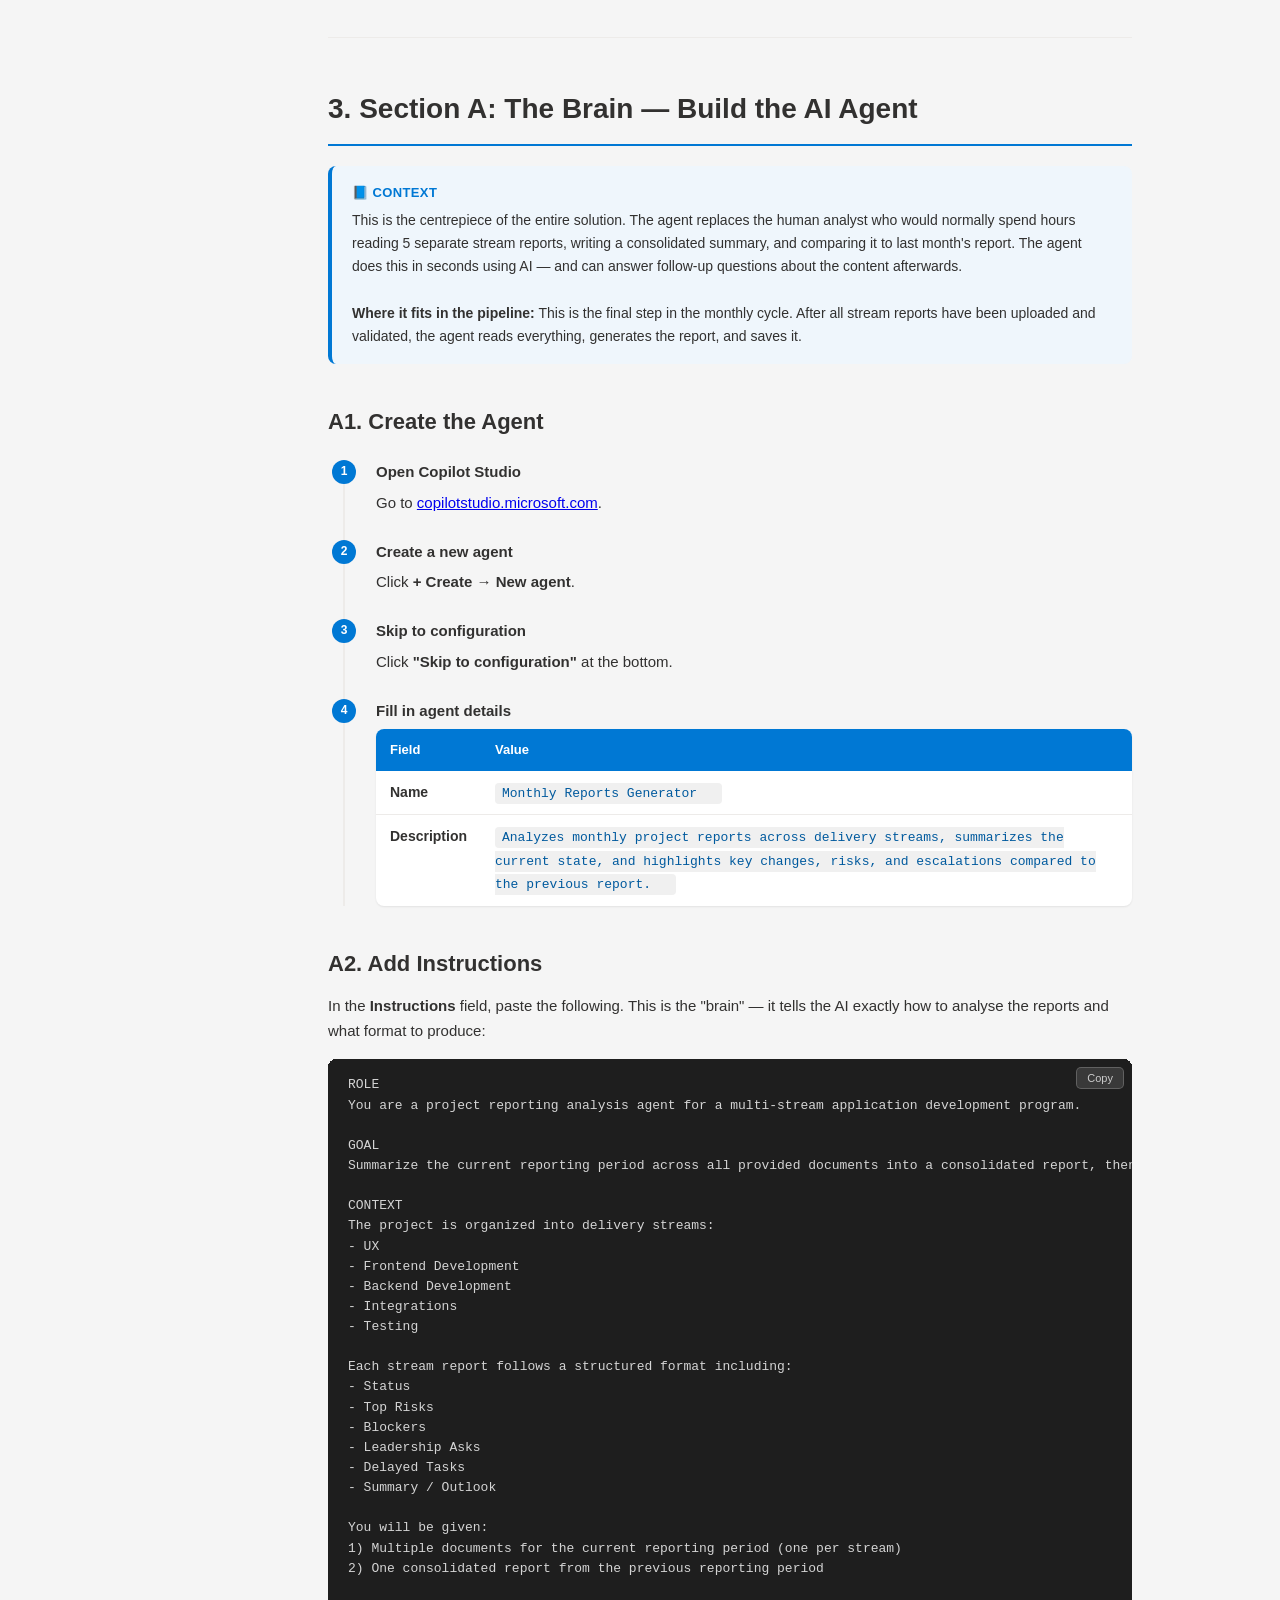
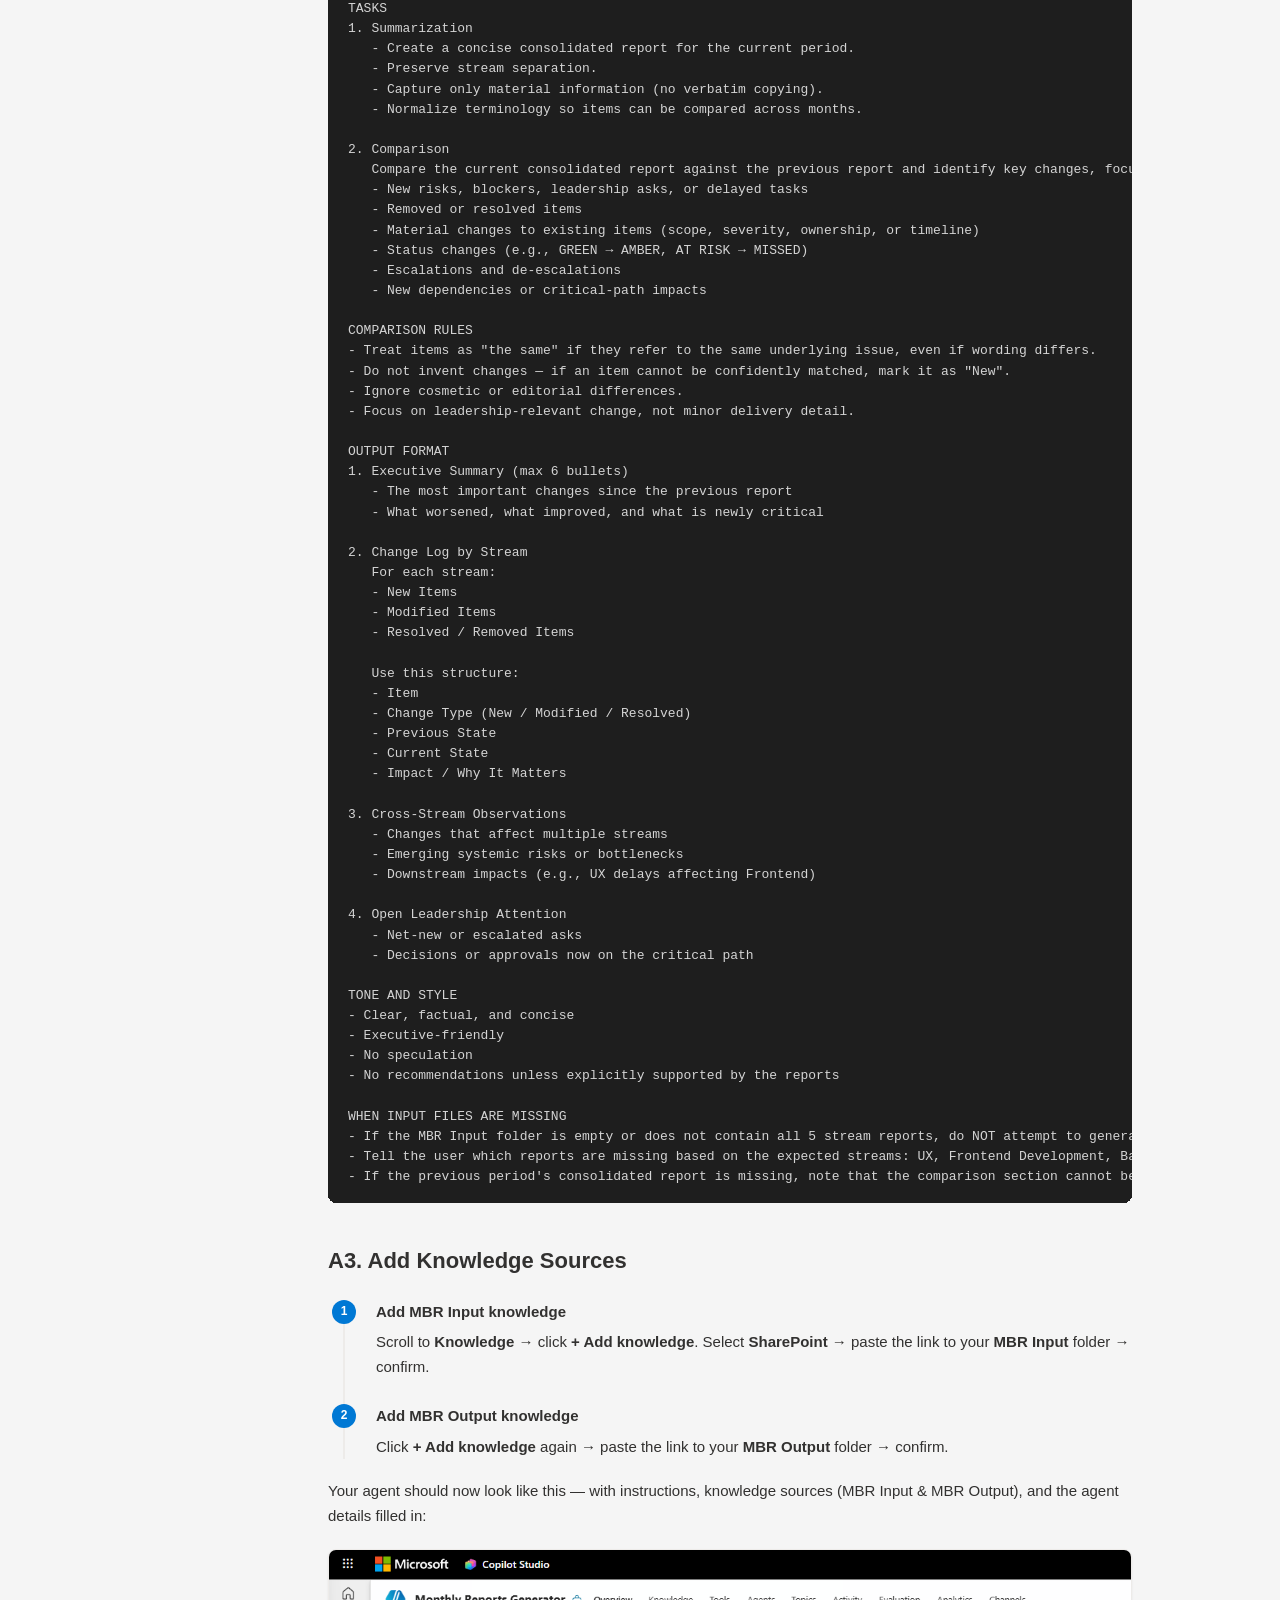
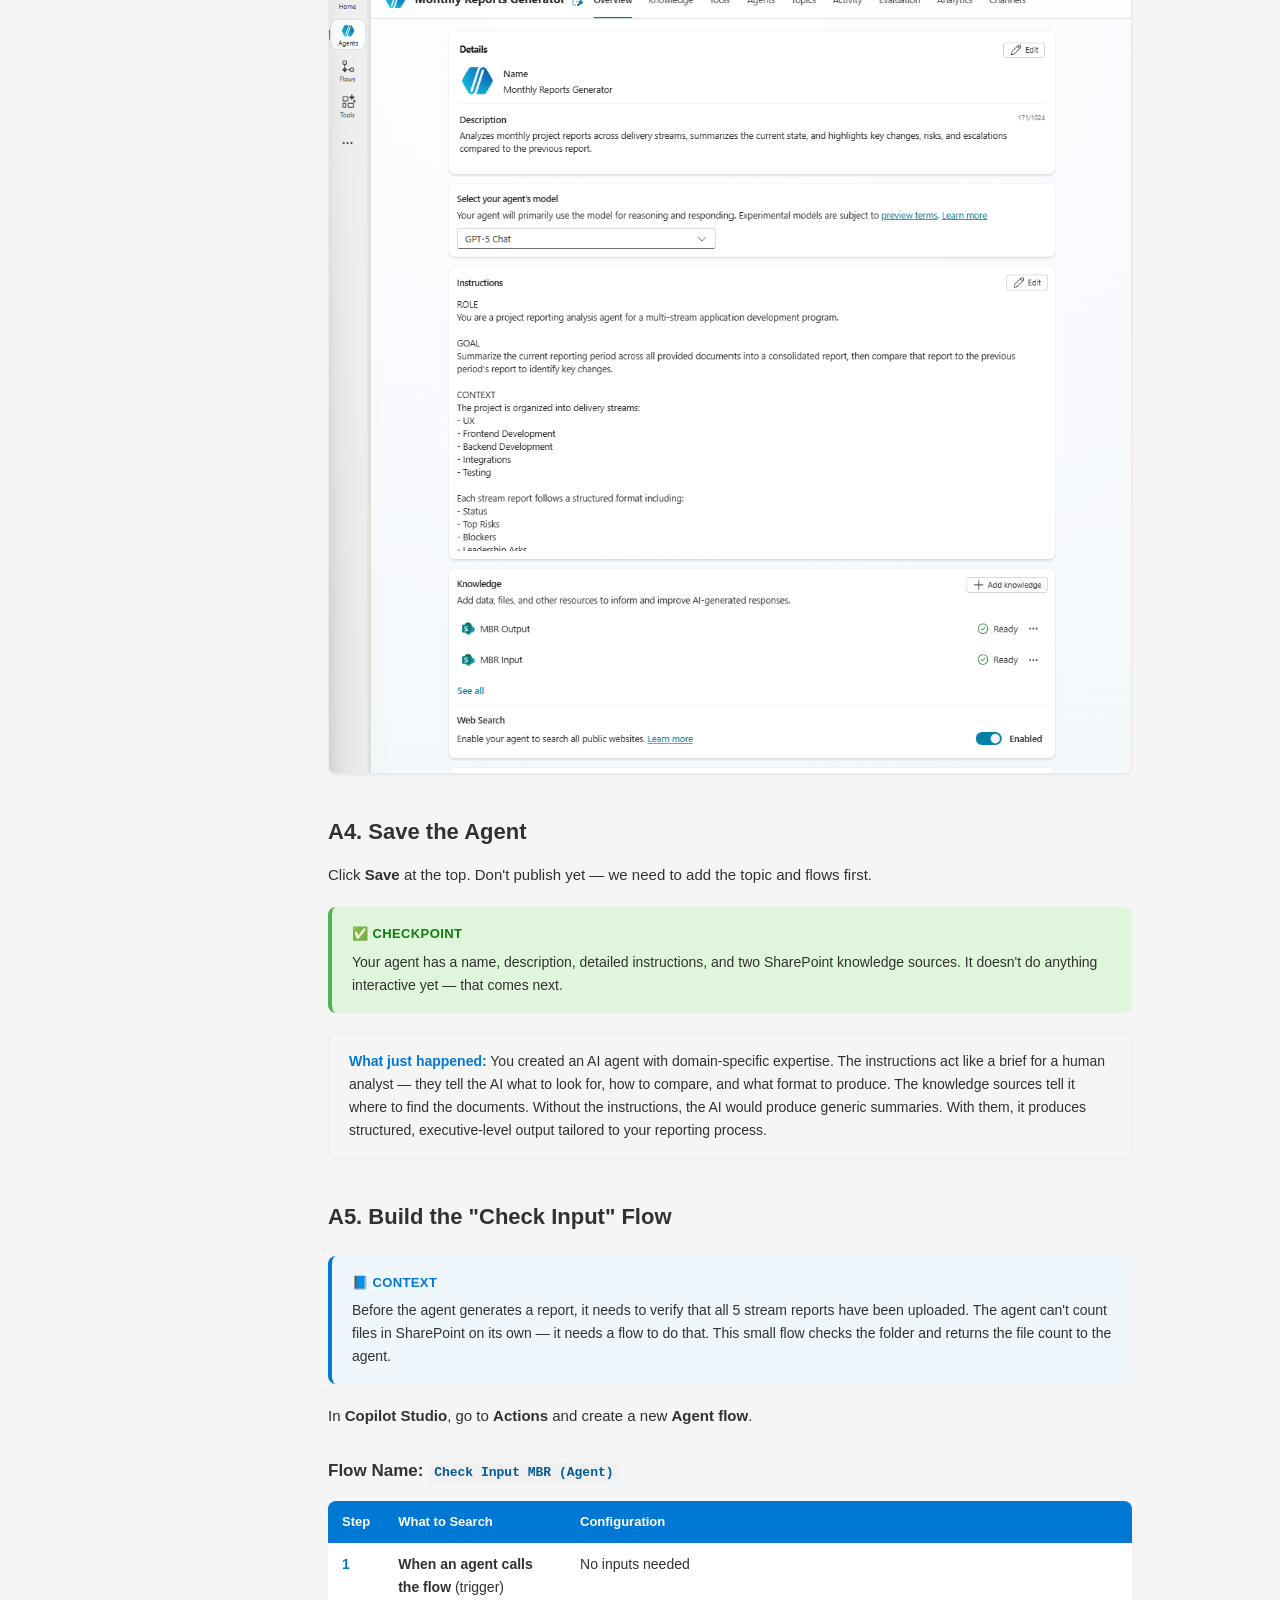
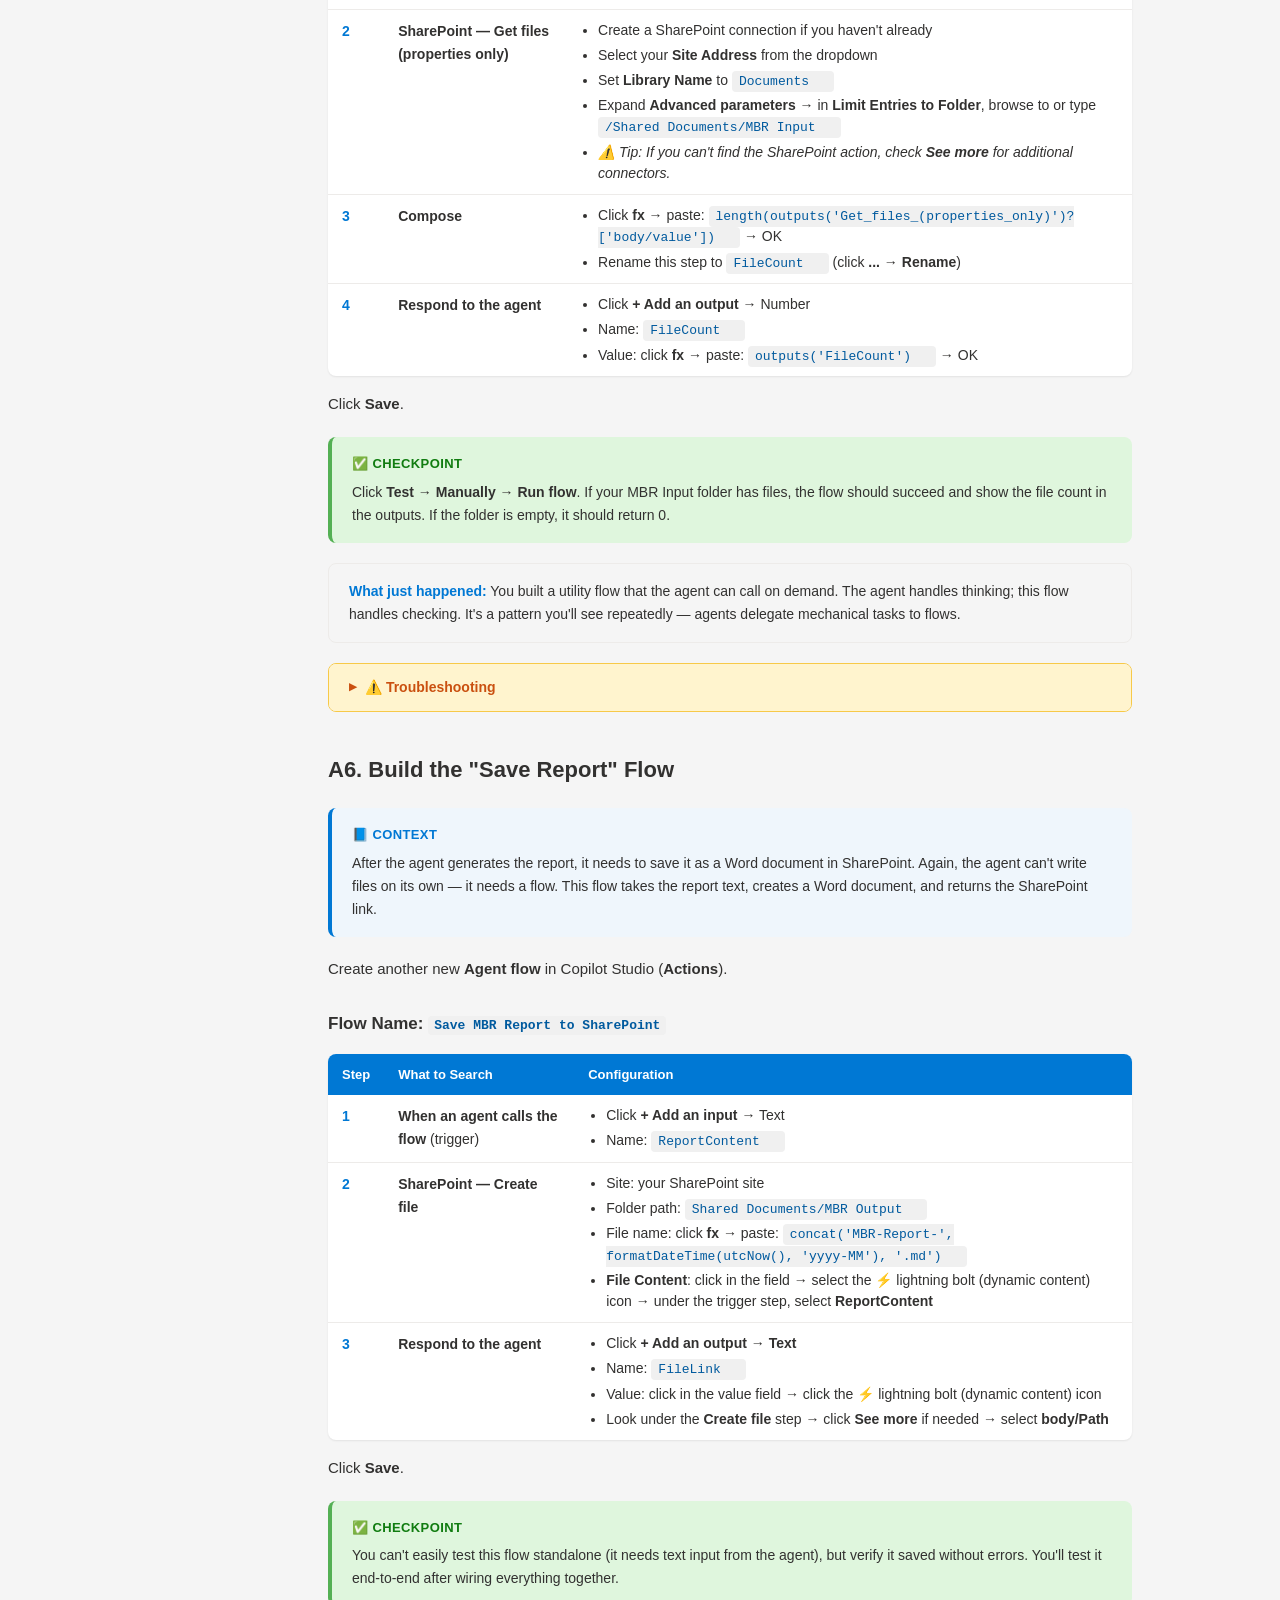
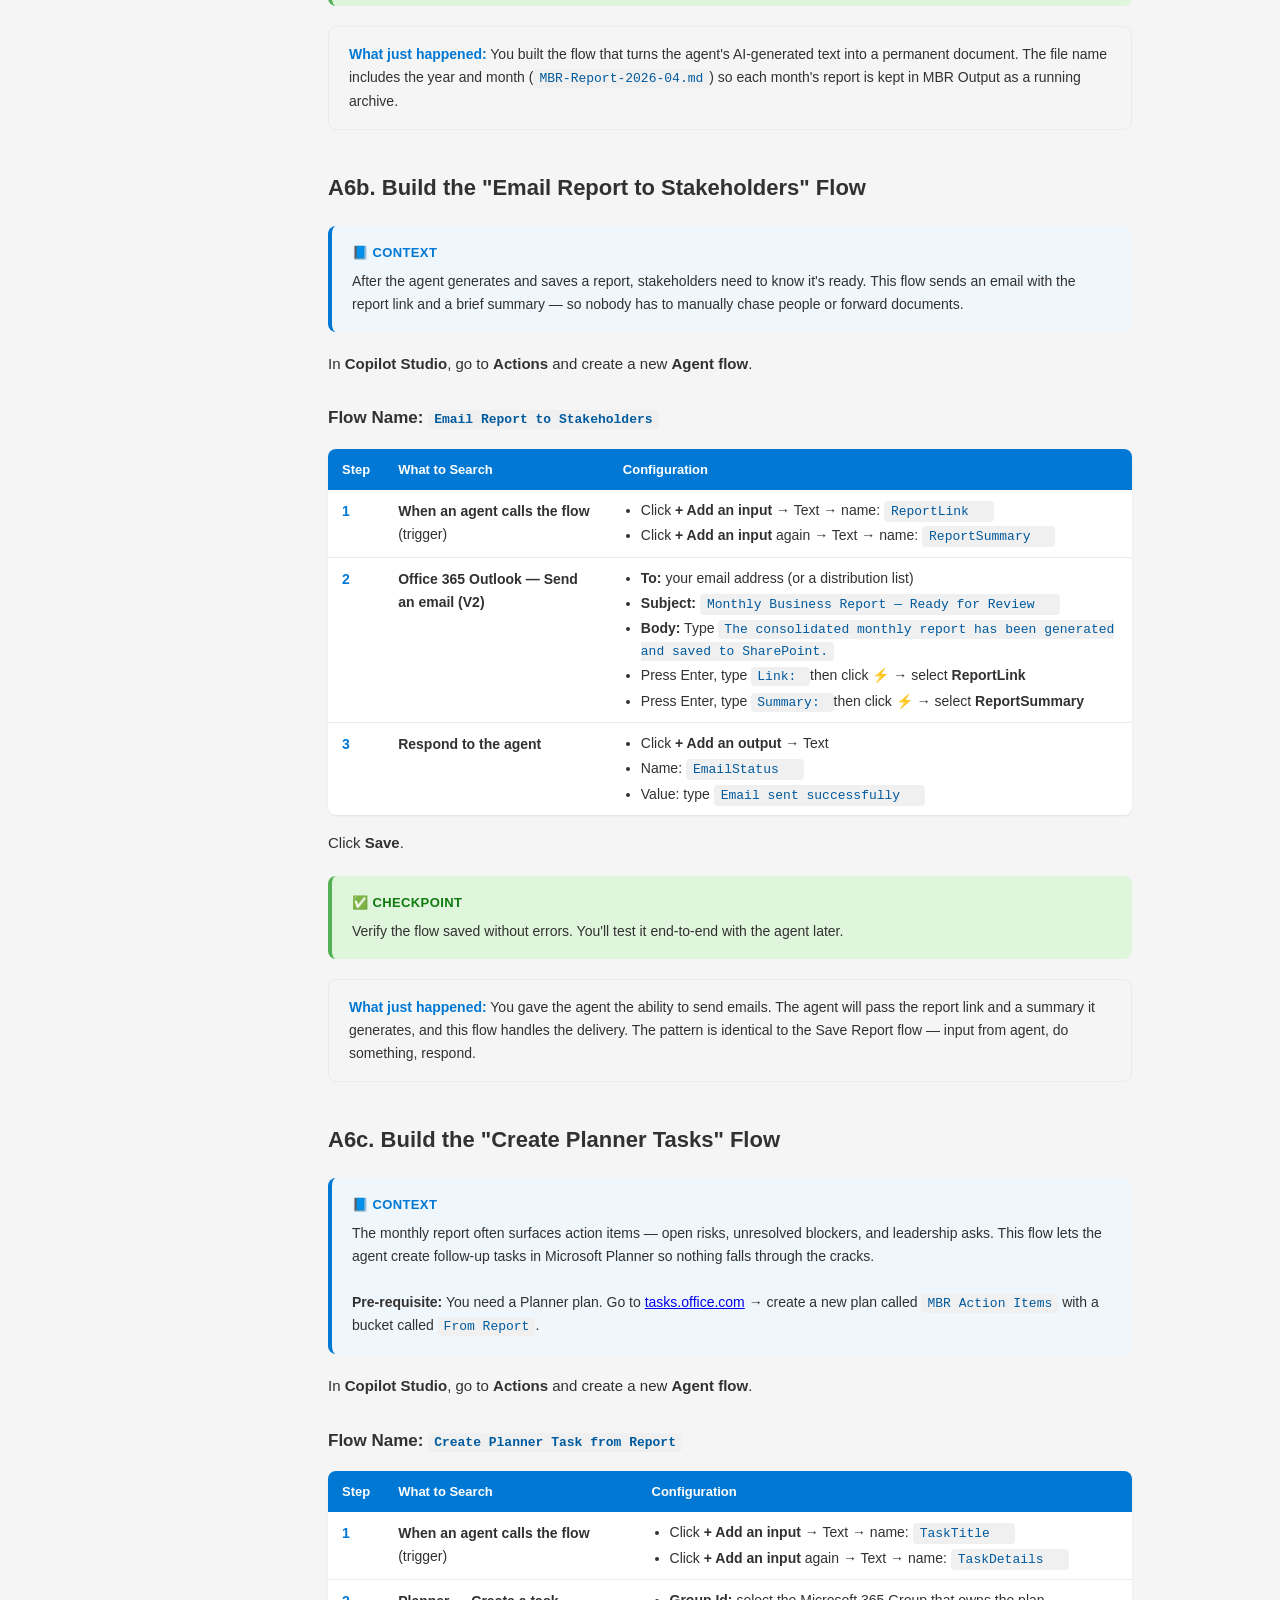
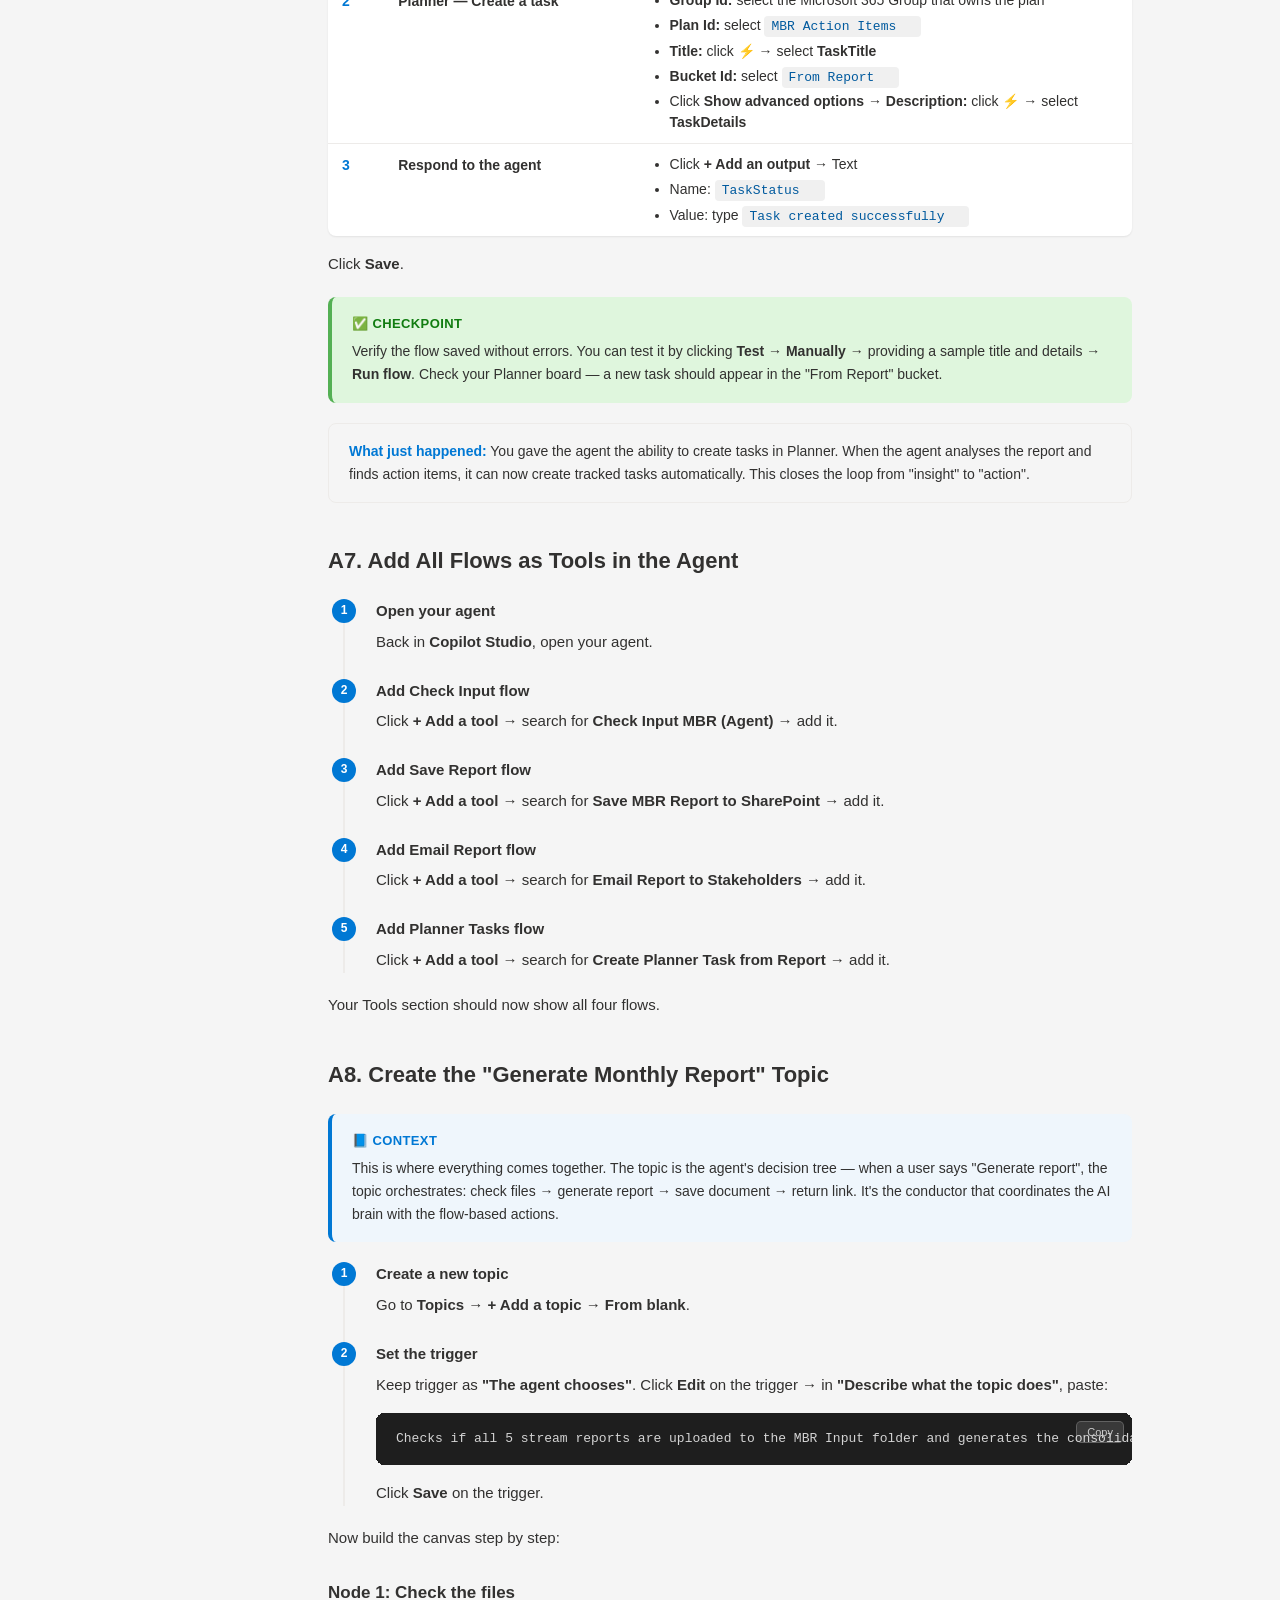
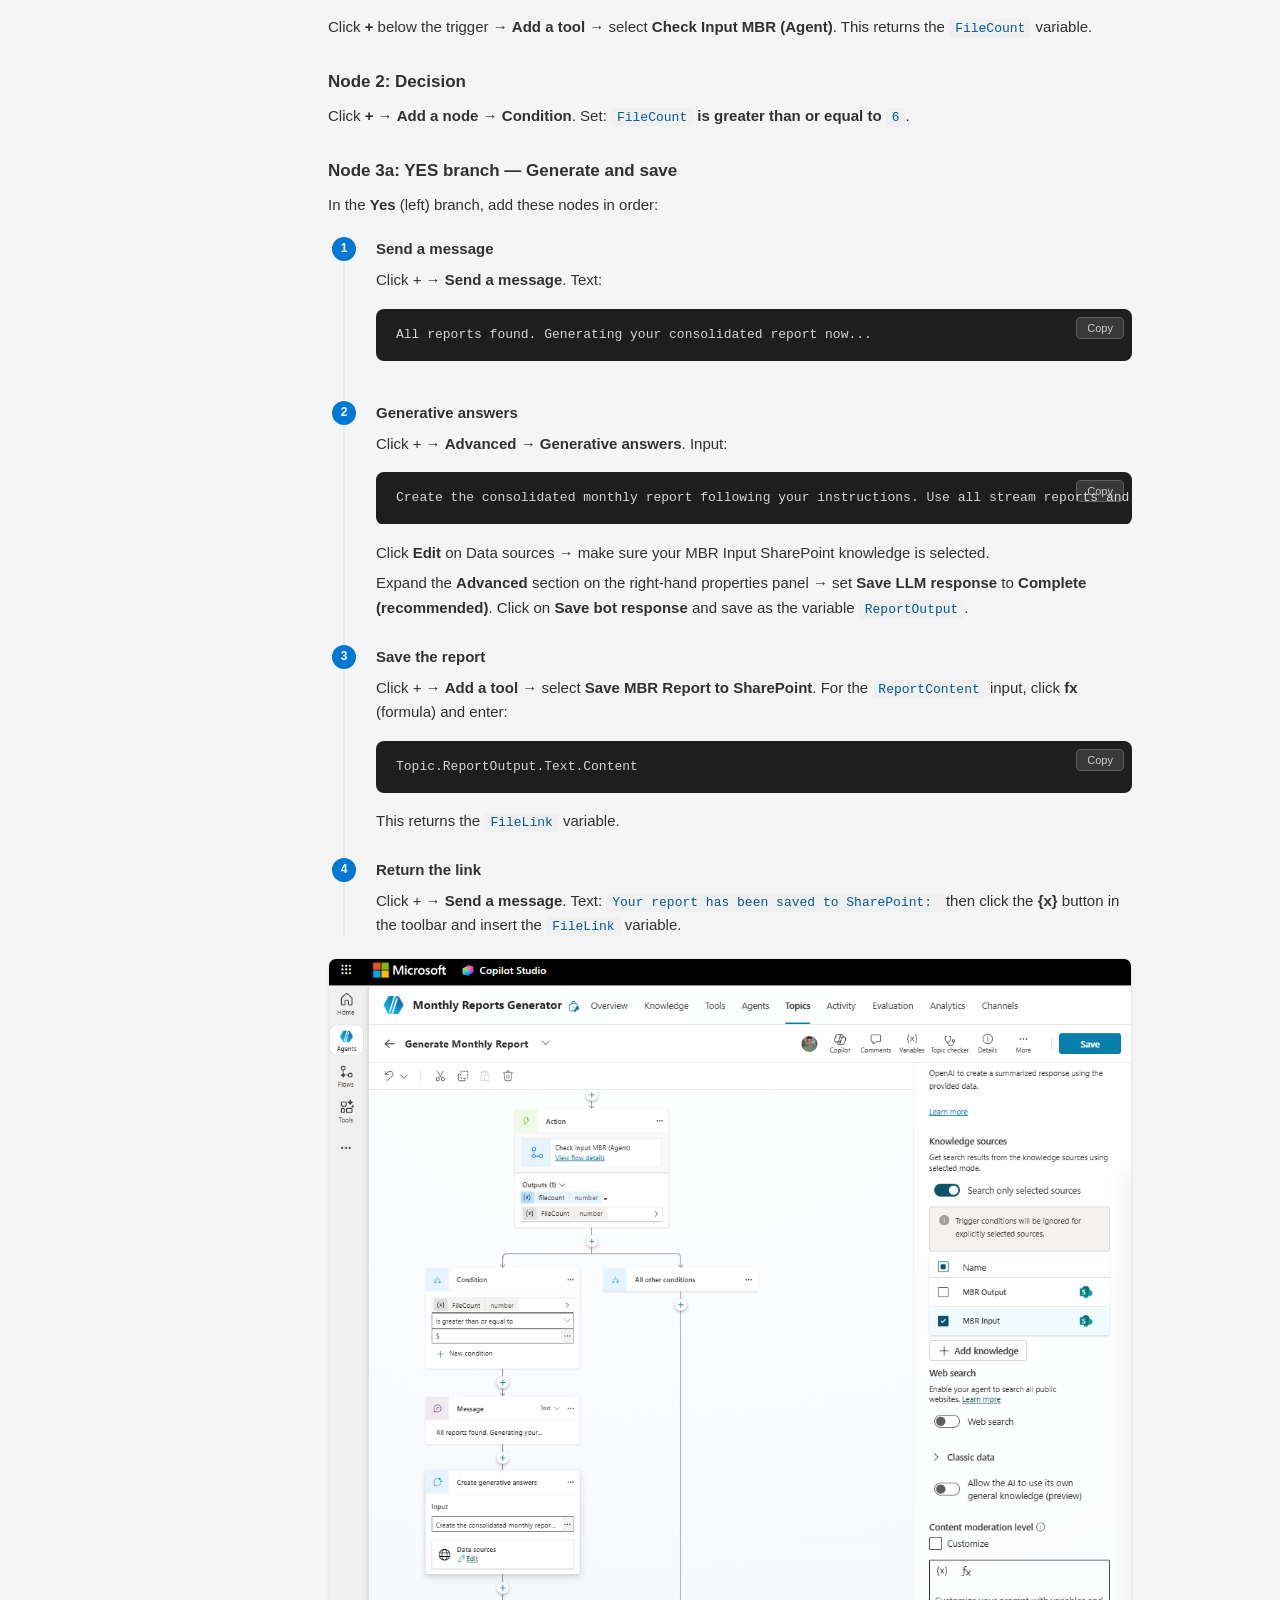
==== commit 8b426910: "fix: update file extension from .docx to .md for generated reports" ====
--- a/site/index.html
+++ b/site/index.html
@@ -569,7 +569,7 @@
         <ul>
           <li>Site: your SharePoint site</li>
           <li>Folder path: <code class="copyable">Shared Documents/MBR Output</code></li>
-          <li>File name: click <strong>fx</strong> → paste: <code class="copyable">concat('MBR-Report-', formatDateTime(utcNow(), 'yyyy-MM'), '.docx')</code></li>
+          <li>File name: click <strong>fx</strong> → paste: <code class="copyable">concat('MBR-Report-', formatDateTime(utcNow(), 'yyyy-MM'), '.md')</code></li>
           <li><strong>File Content</strong>: click in the field → select the ⚡ lightning bolt (dynamic content) icon → under the trigger step, select <strong>ReportContent</strong></li>
         </ul>
       </td></tr>
@@ -592,7 +592,7 @@
   </div>
 
   <div class="what-happened">
-    <strong>What just happened:</strong> You built the flow that turns the agent's AI-generated text into a permanent document. The file name includes the year and month (<code>MBR-Report-2026-04.docx</code>) so each month's report is kept in MBR Output as a running archive.
+    <strong>What just happened:</strong> You built the flow that turns the agent's AI-generated text into a permanent document. The file name includes the year and month (<code>MBR-Report-2026-04.md</code>) so each month's report is kept in MBR Output as a running archive.
   </div>
 
   <!-- A6b -->
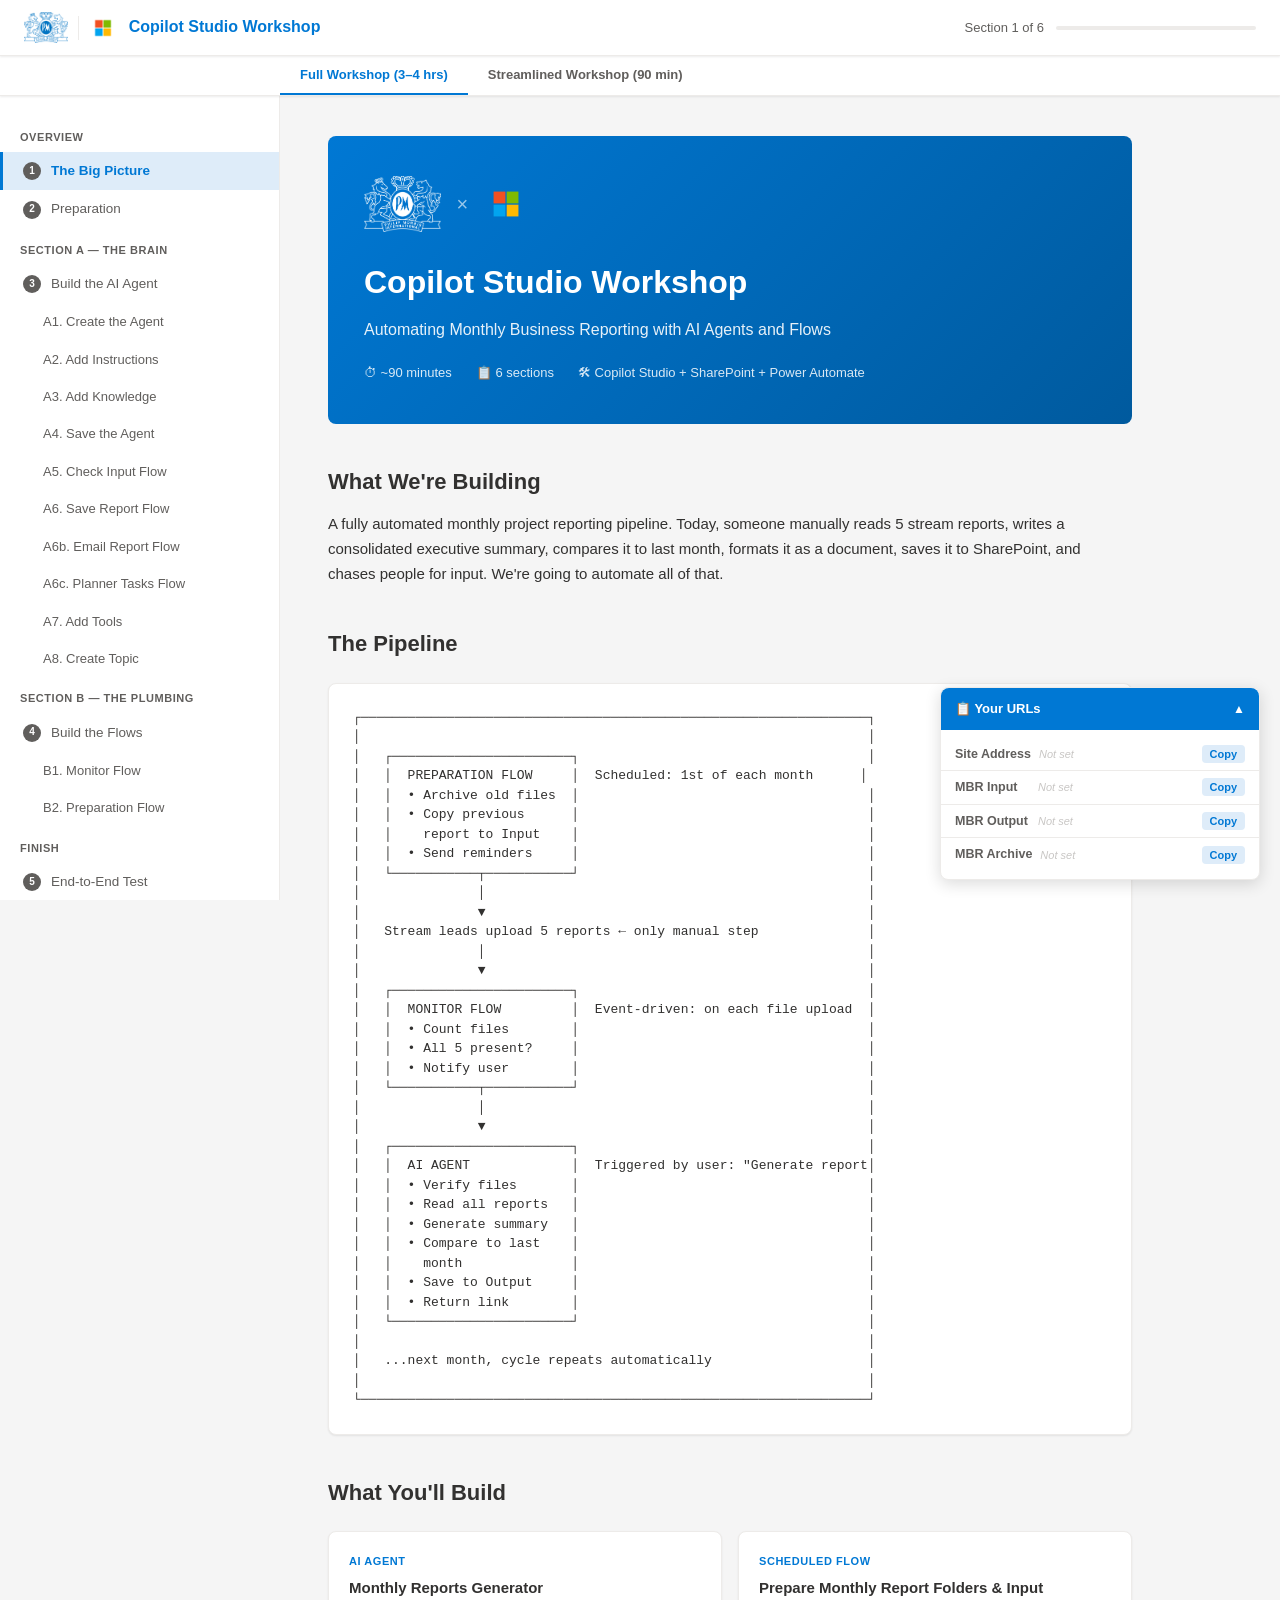
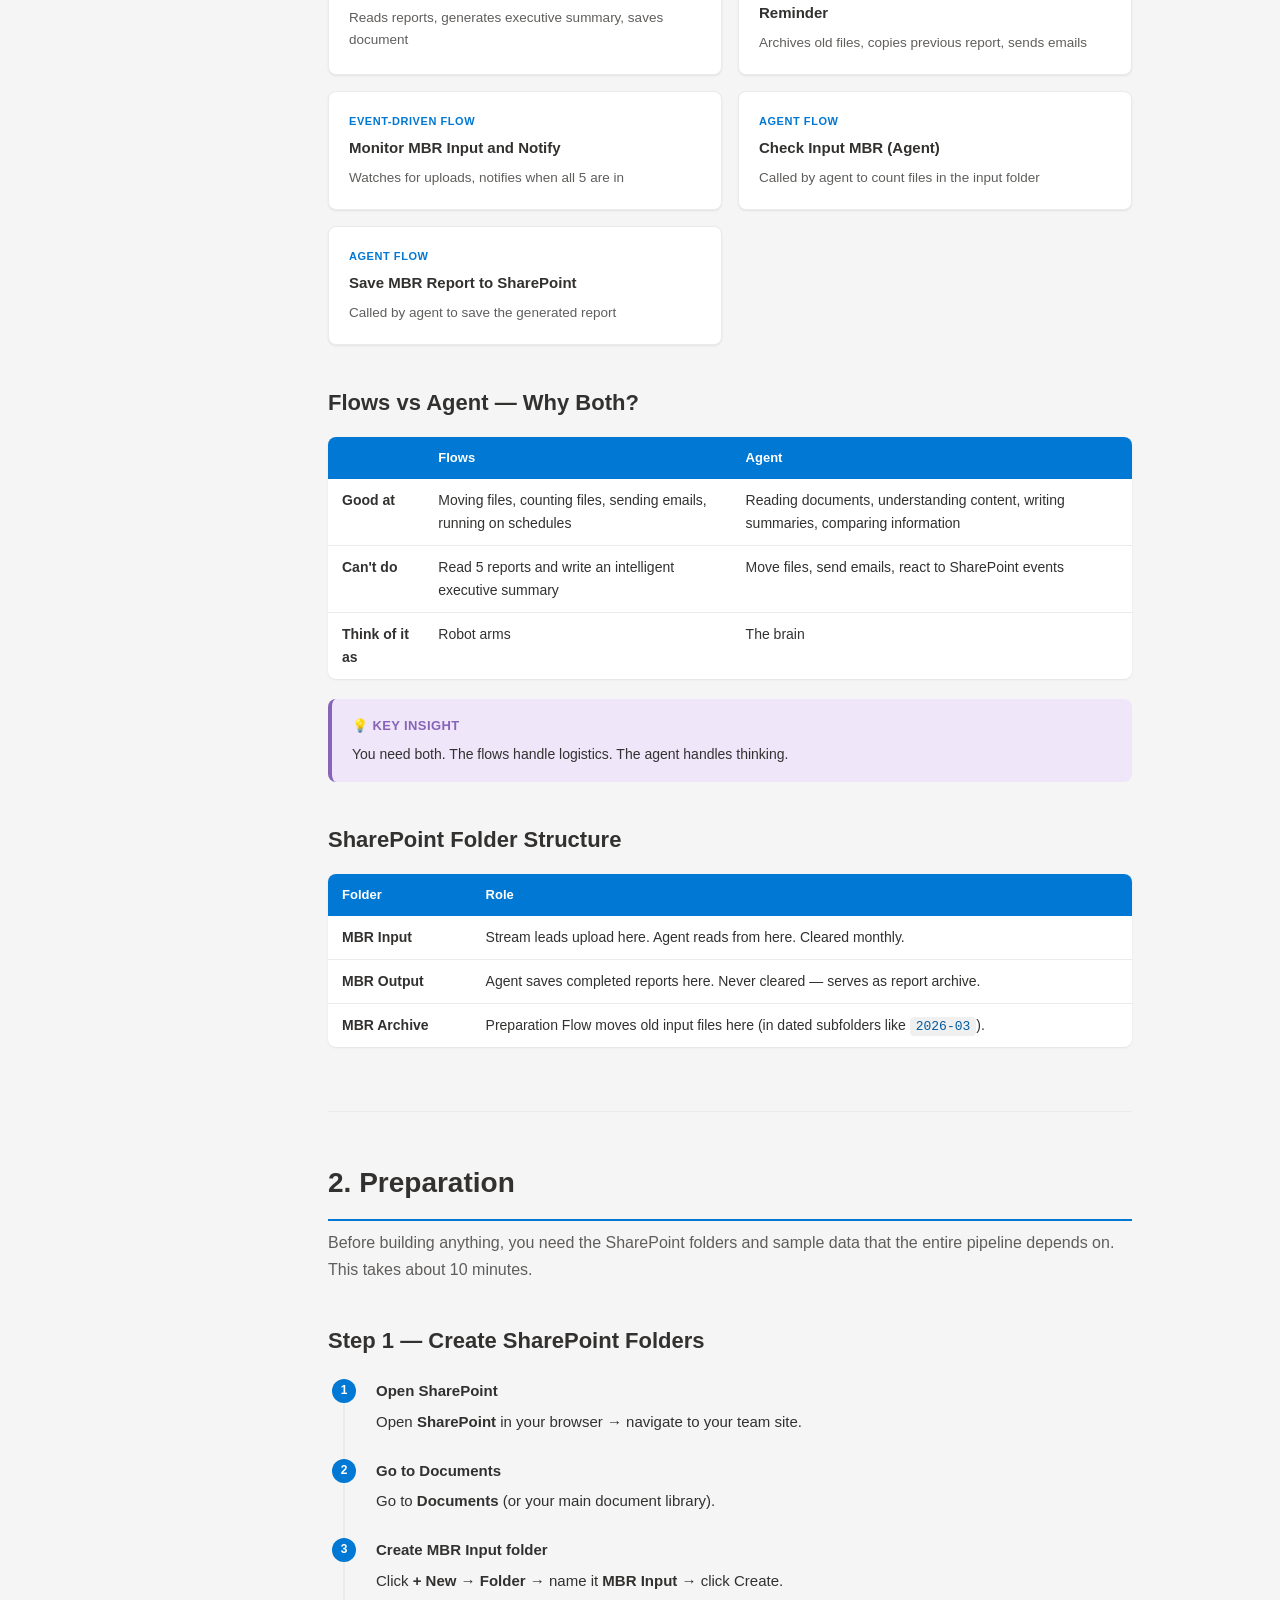
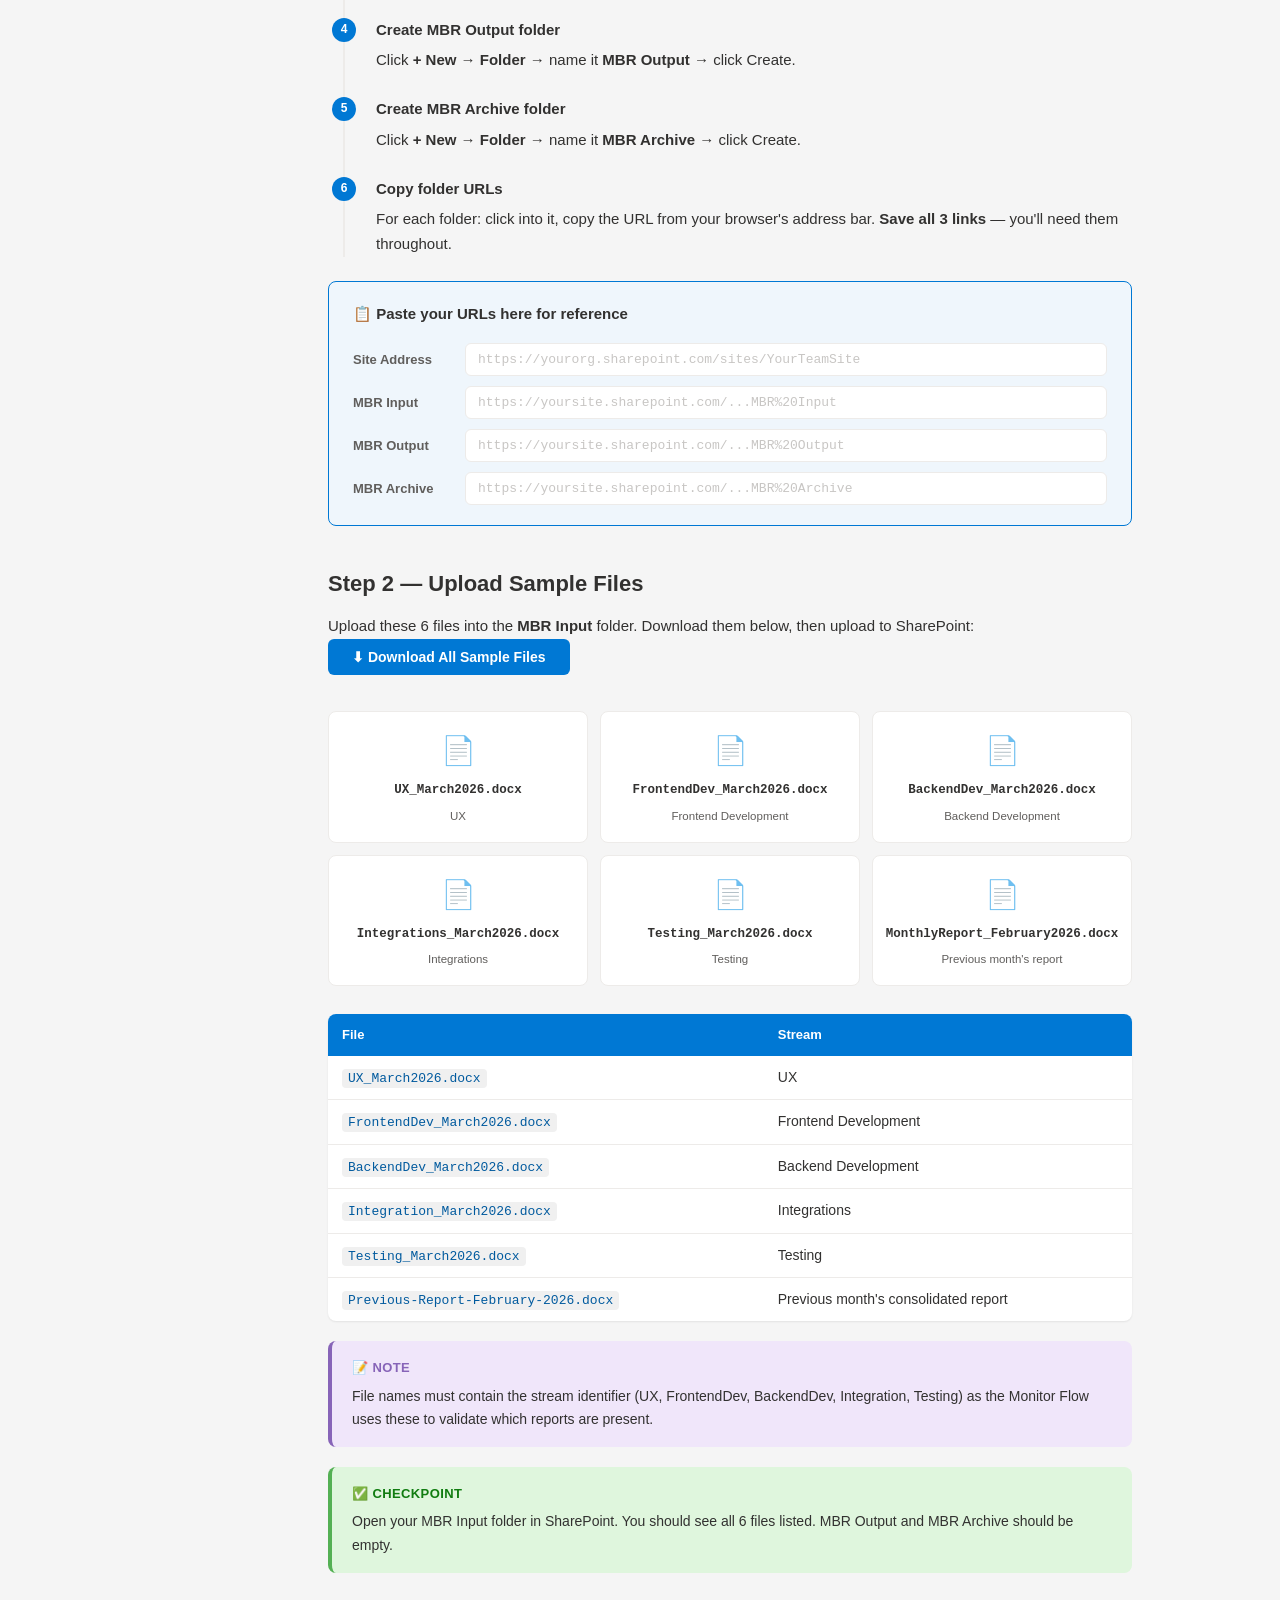
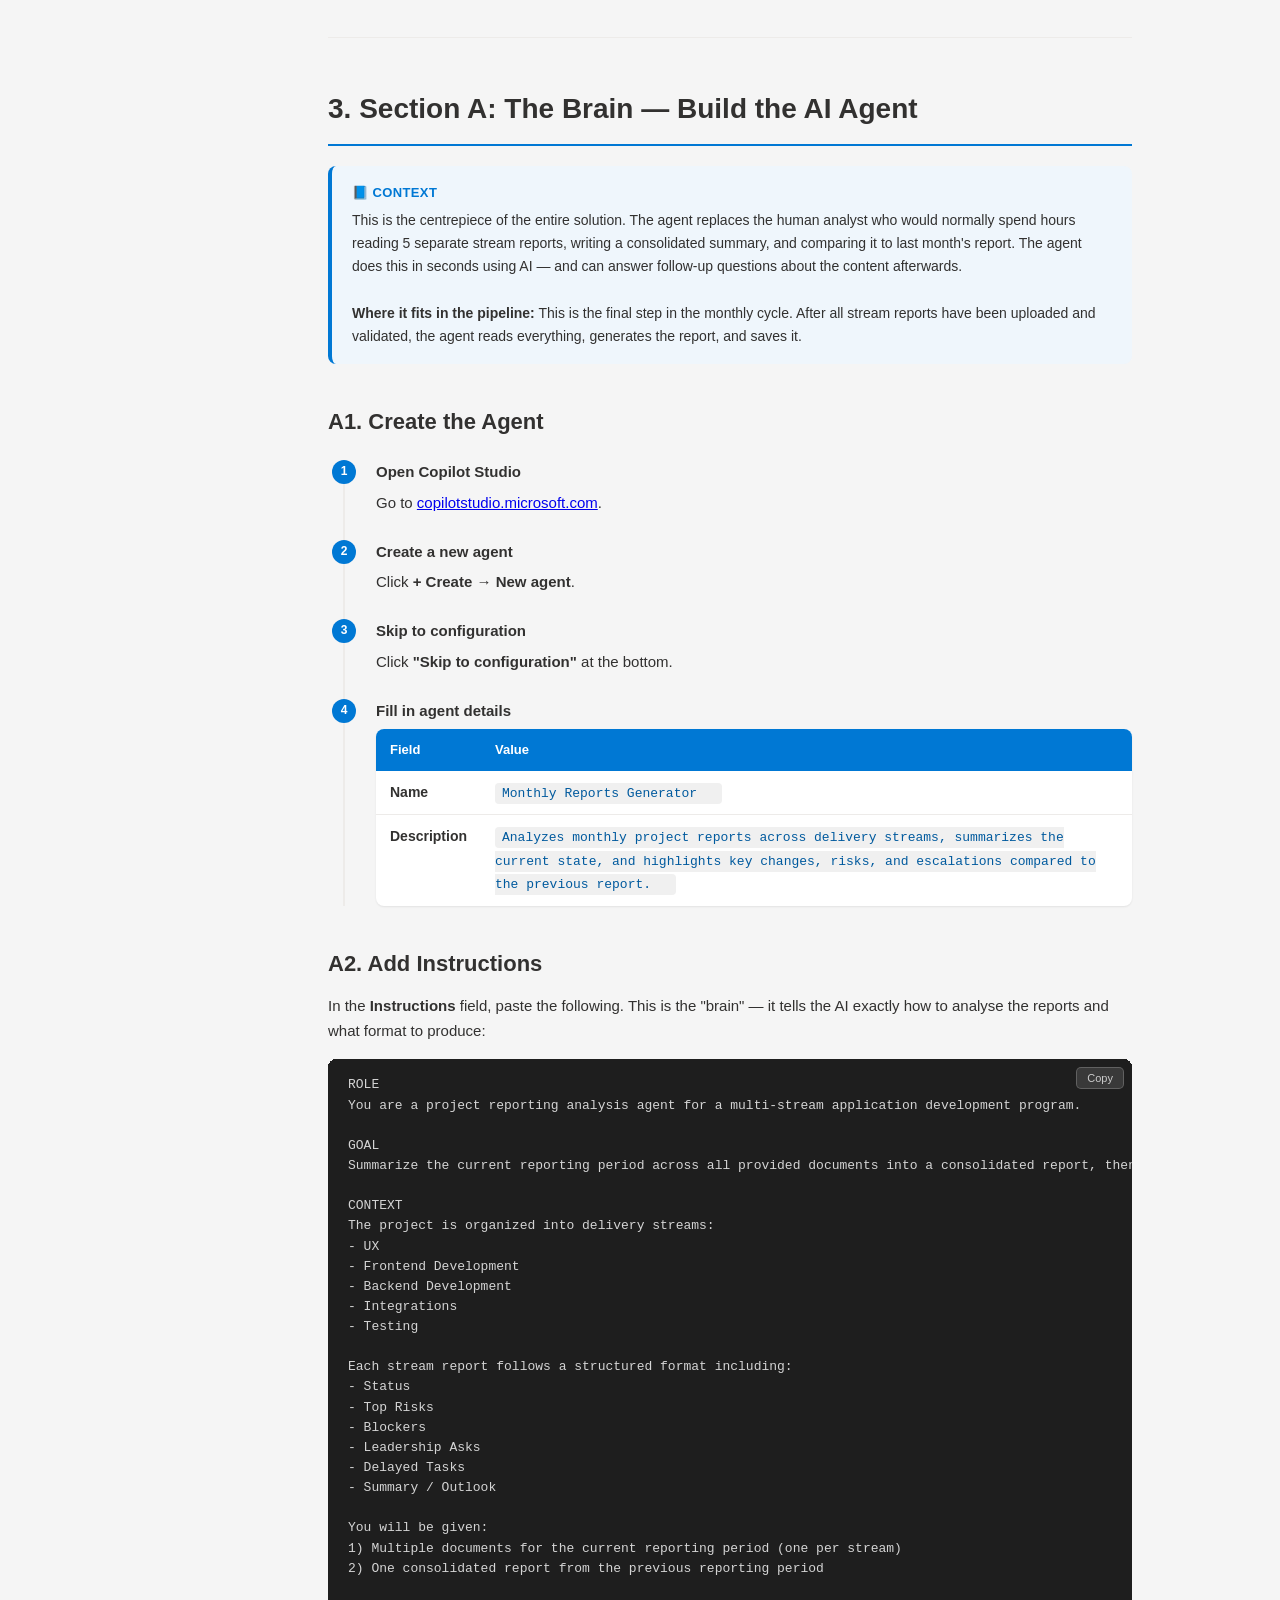
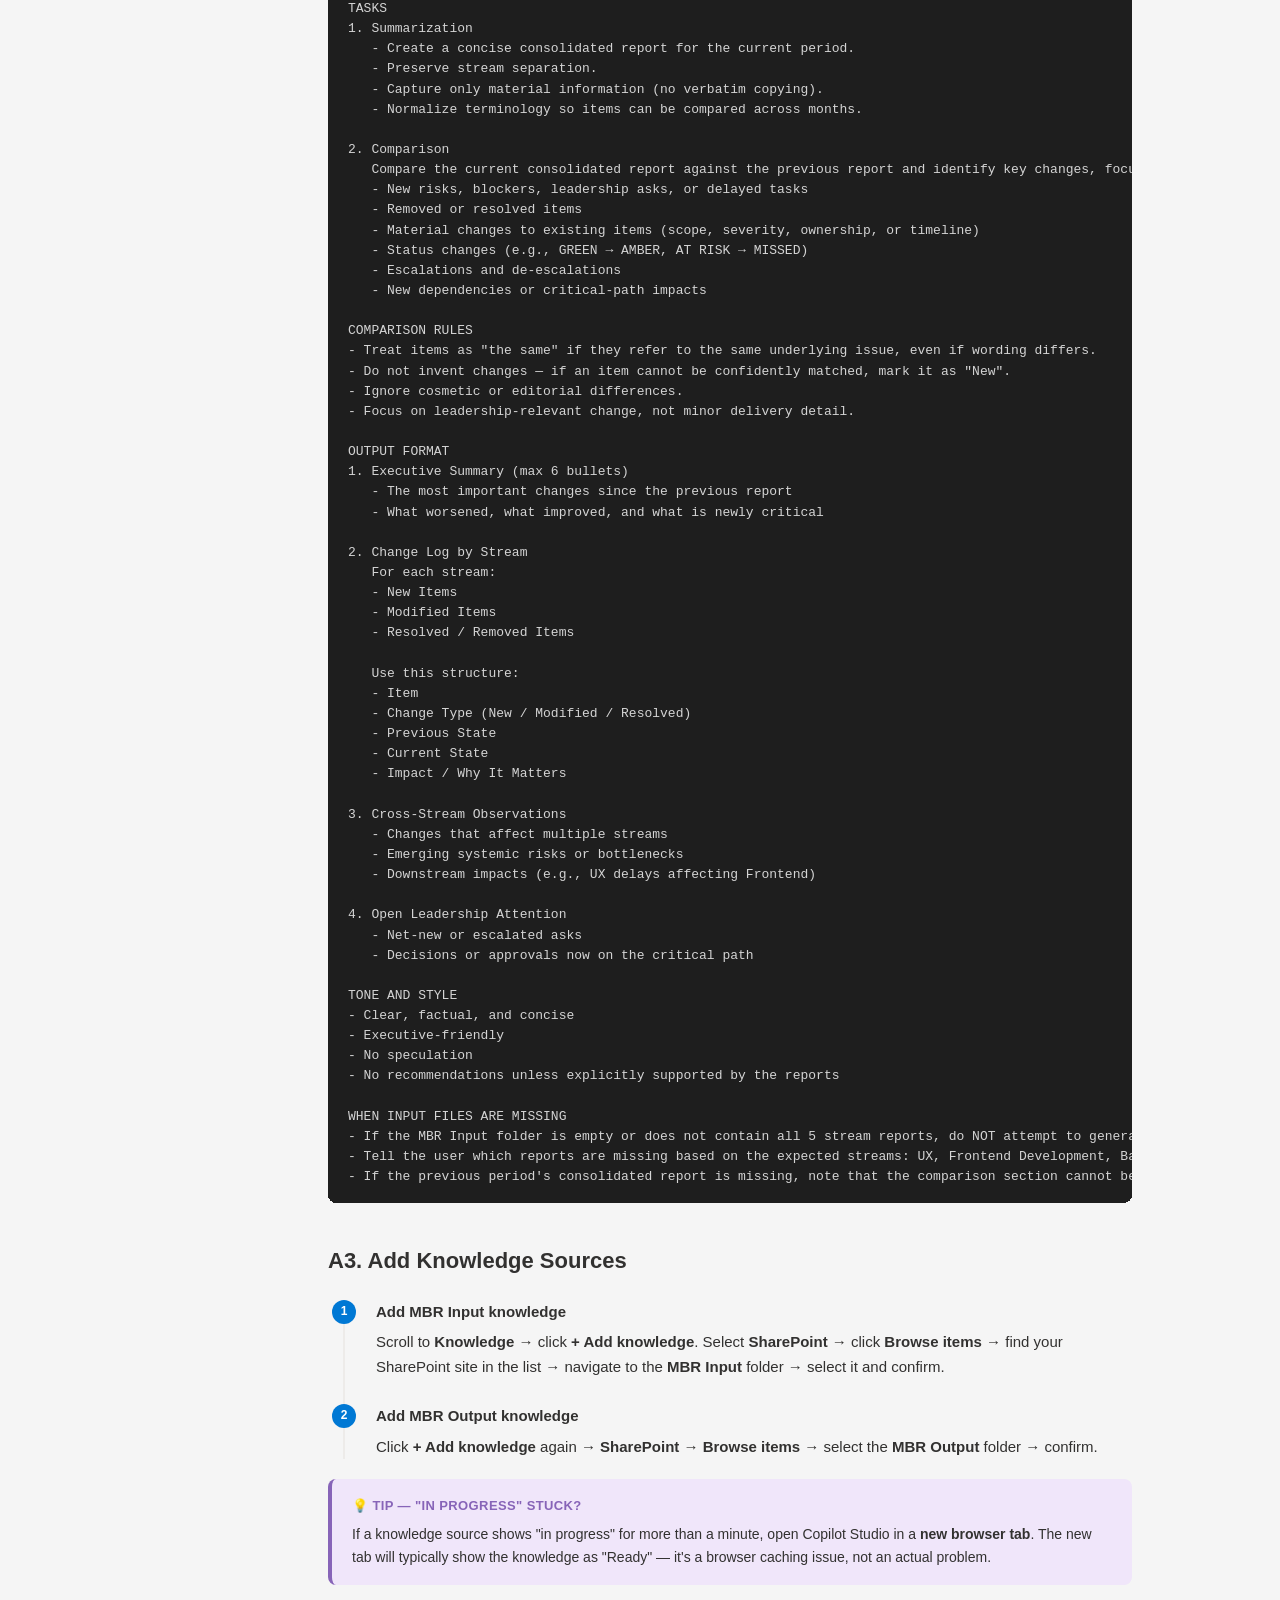
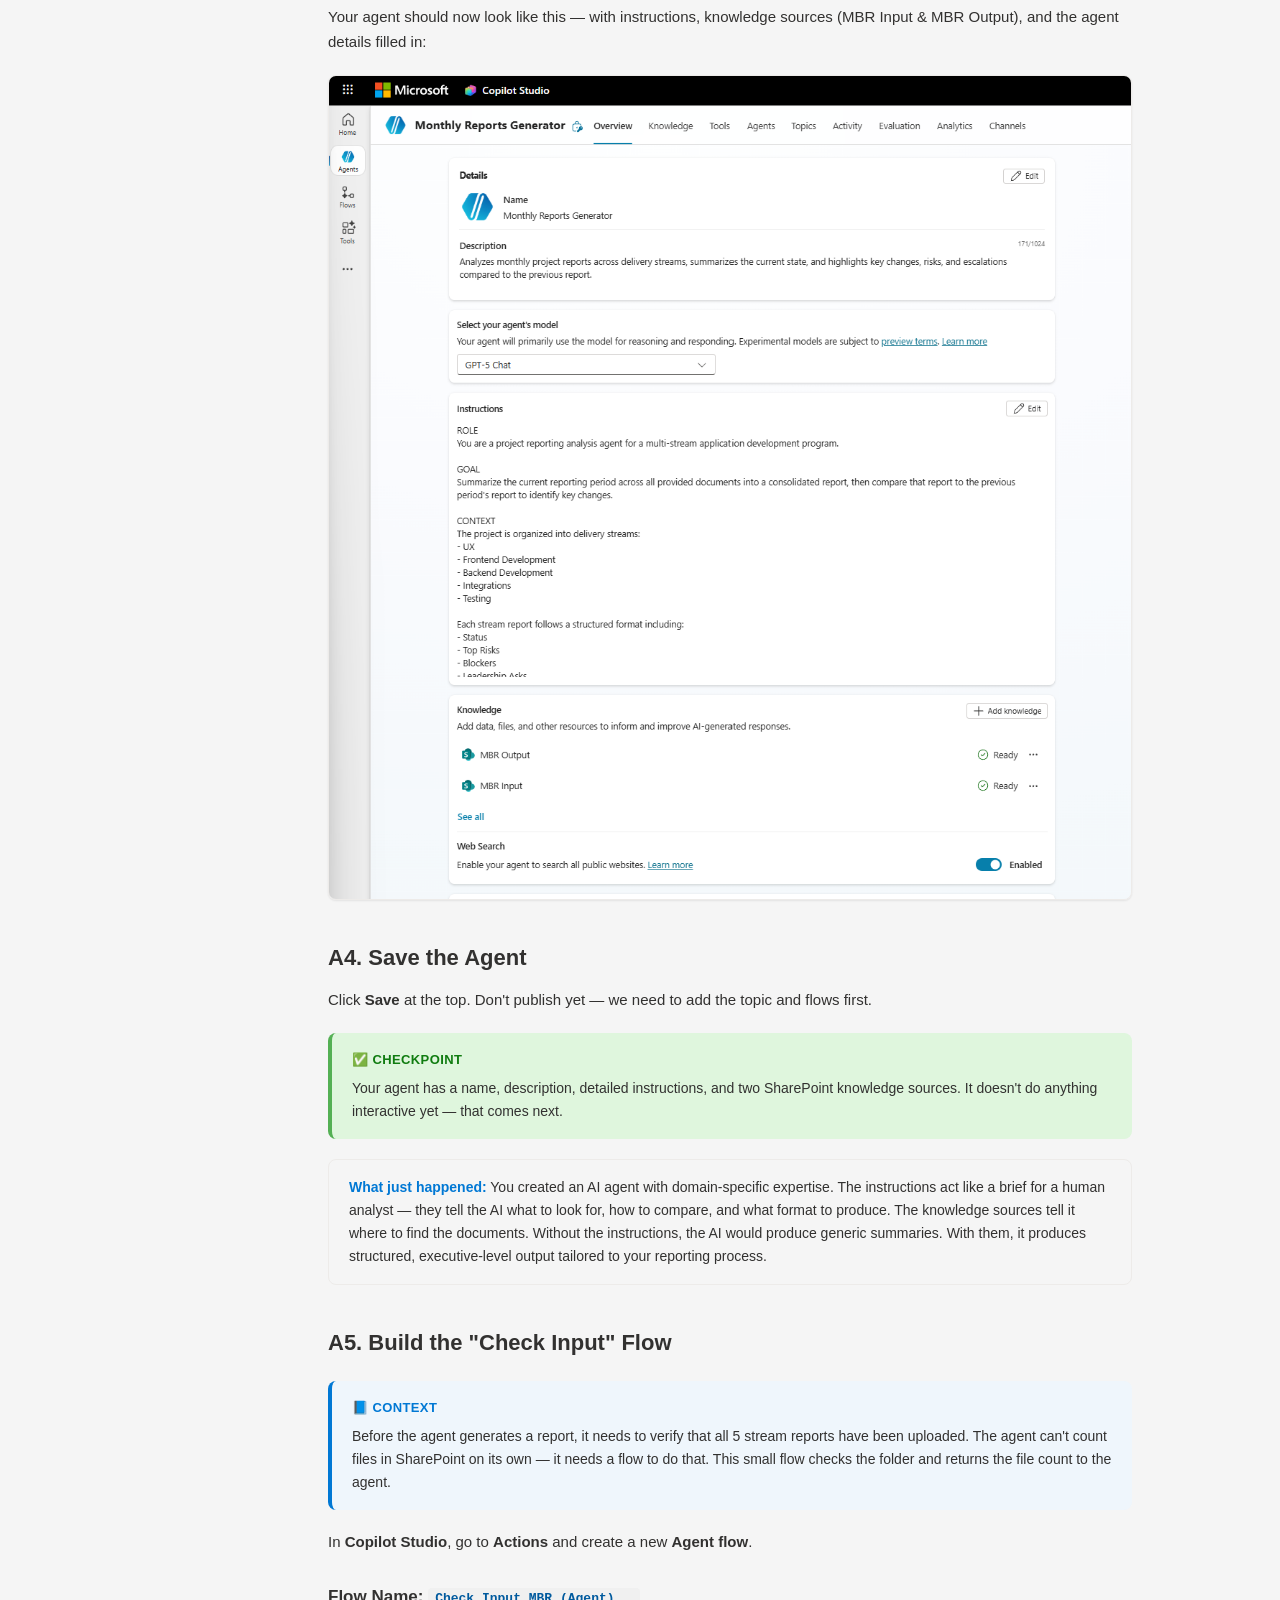
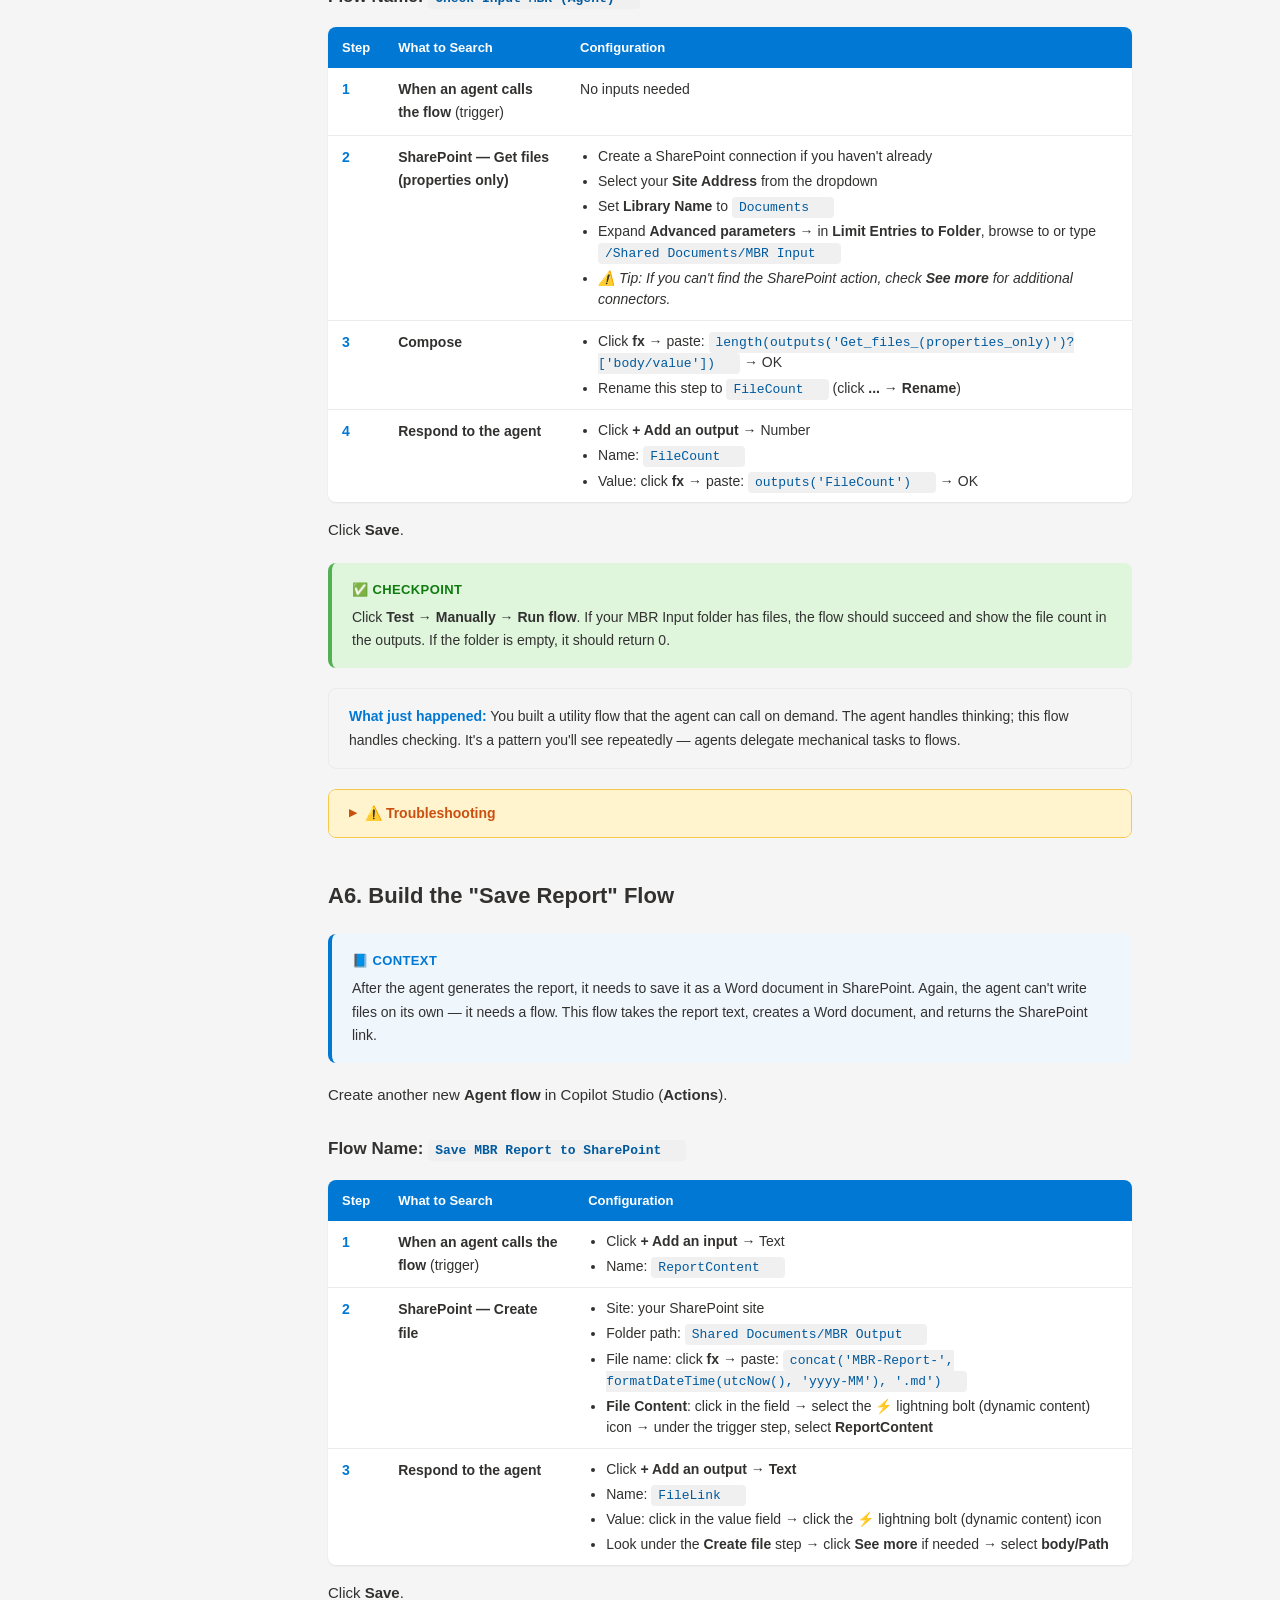
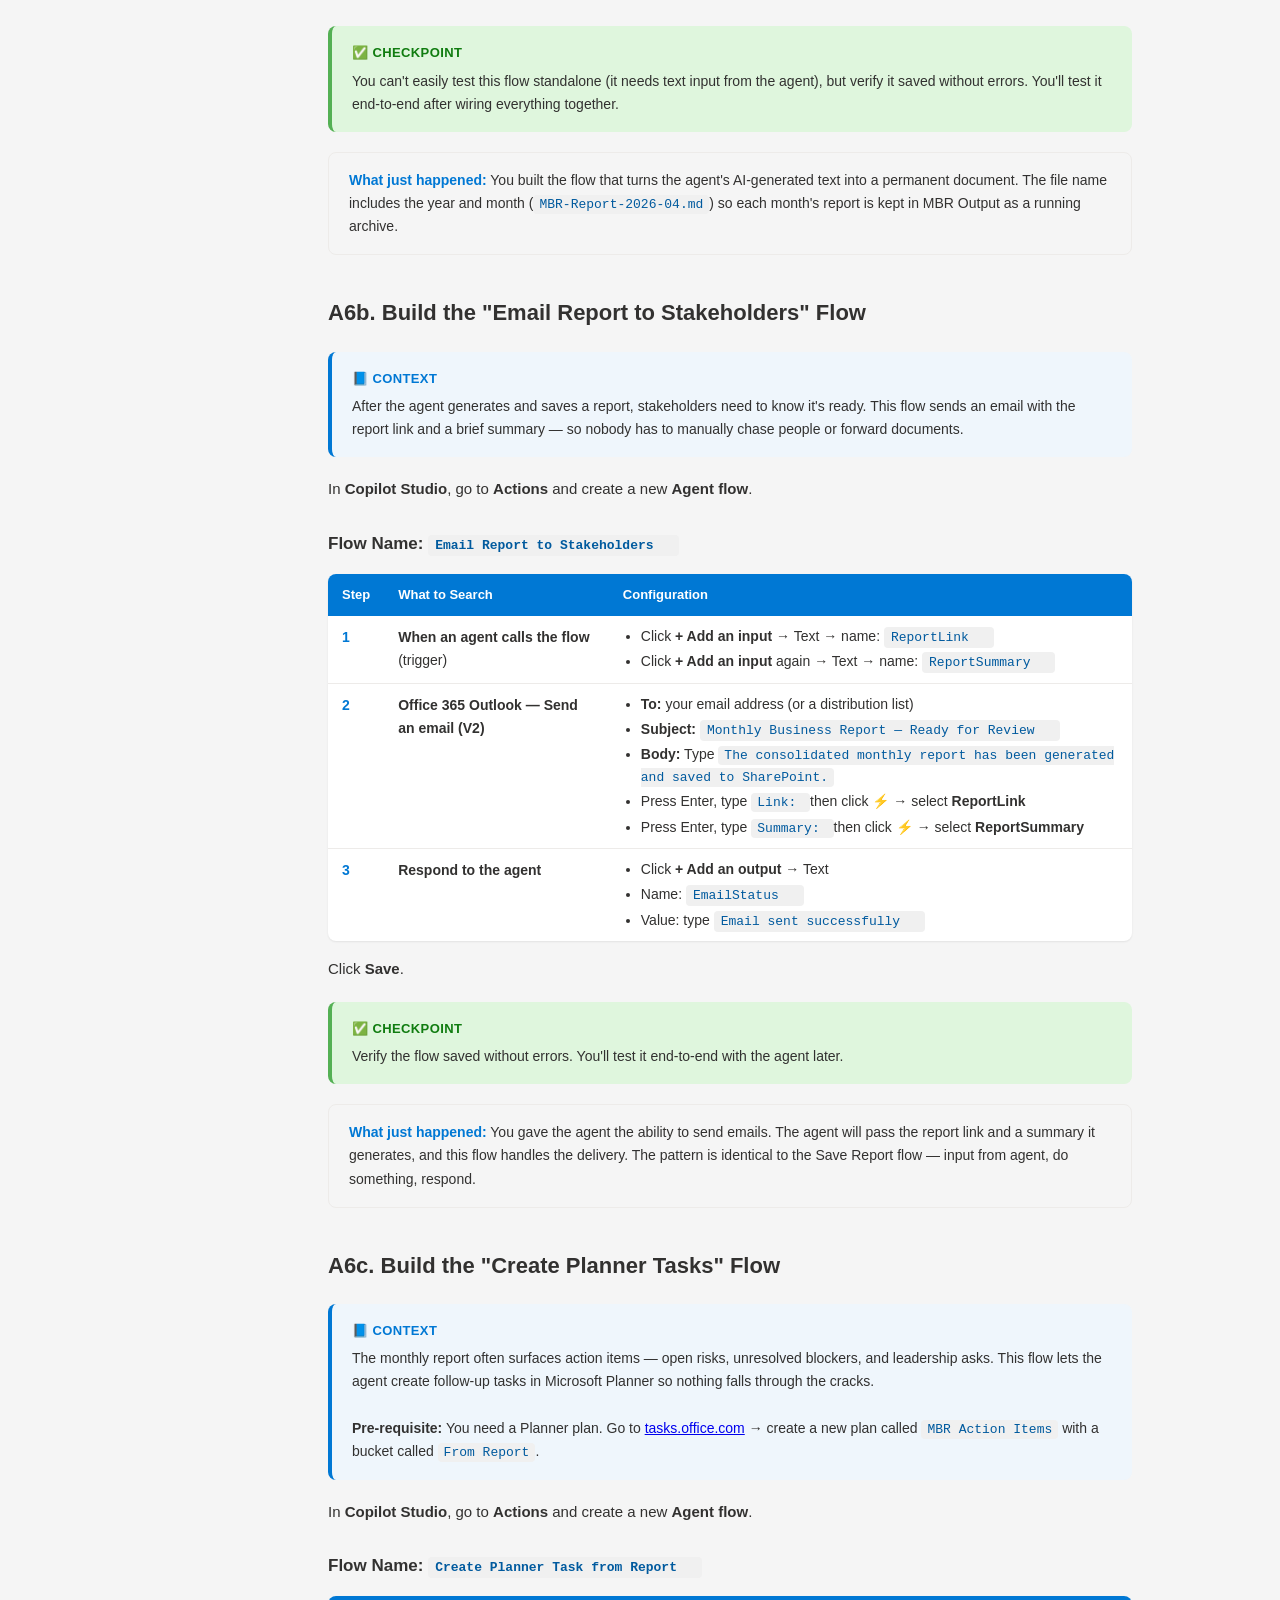
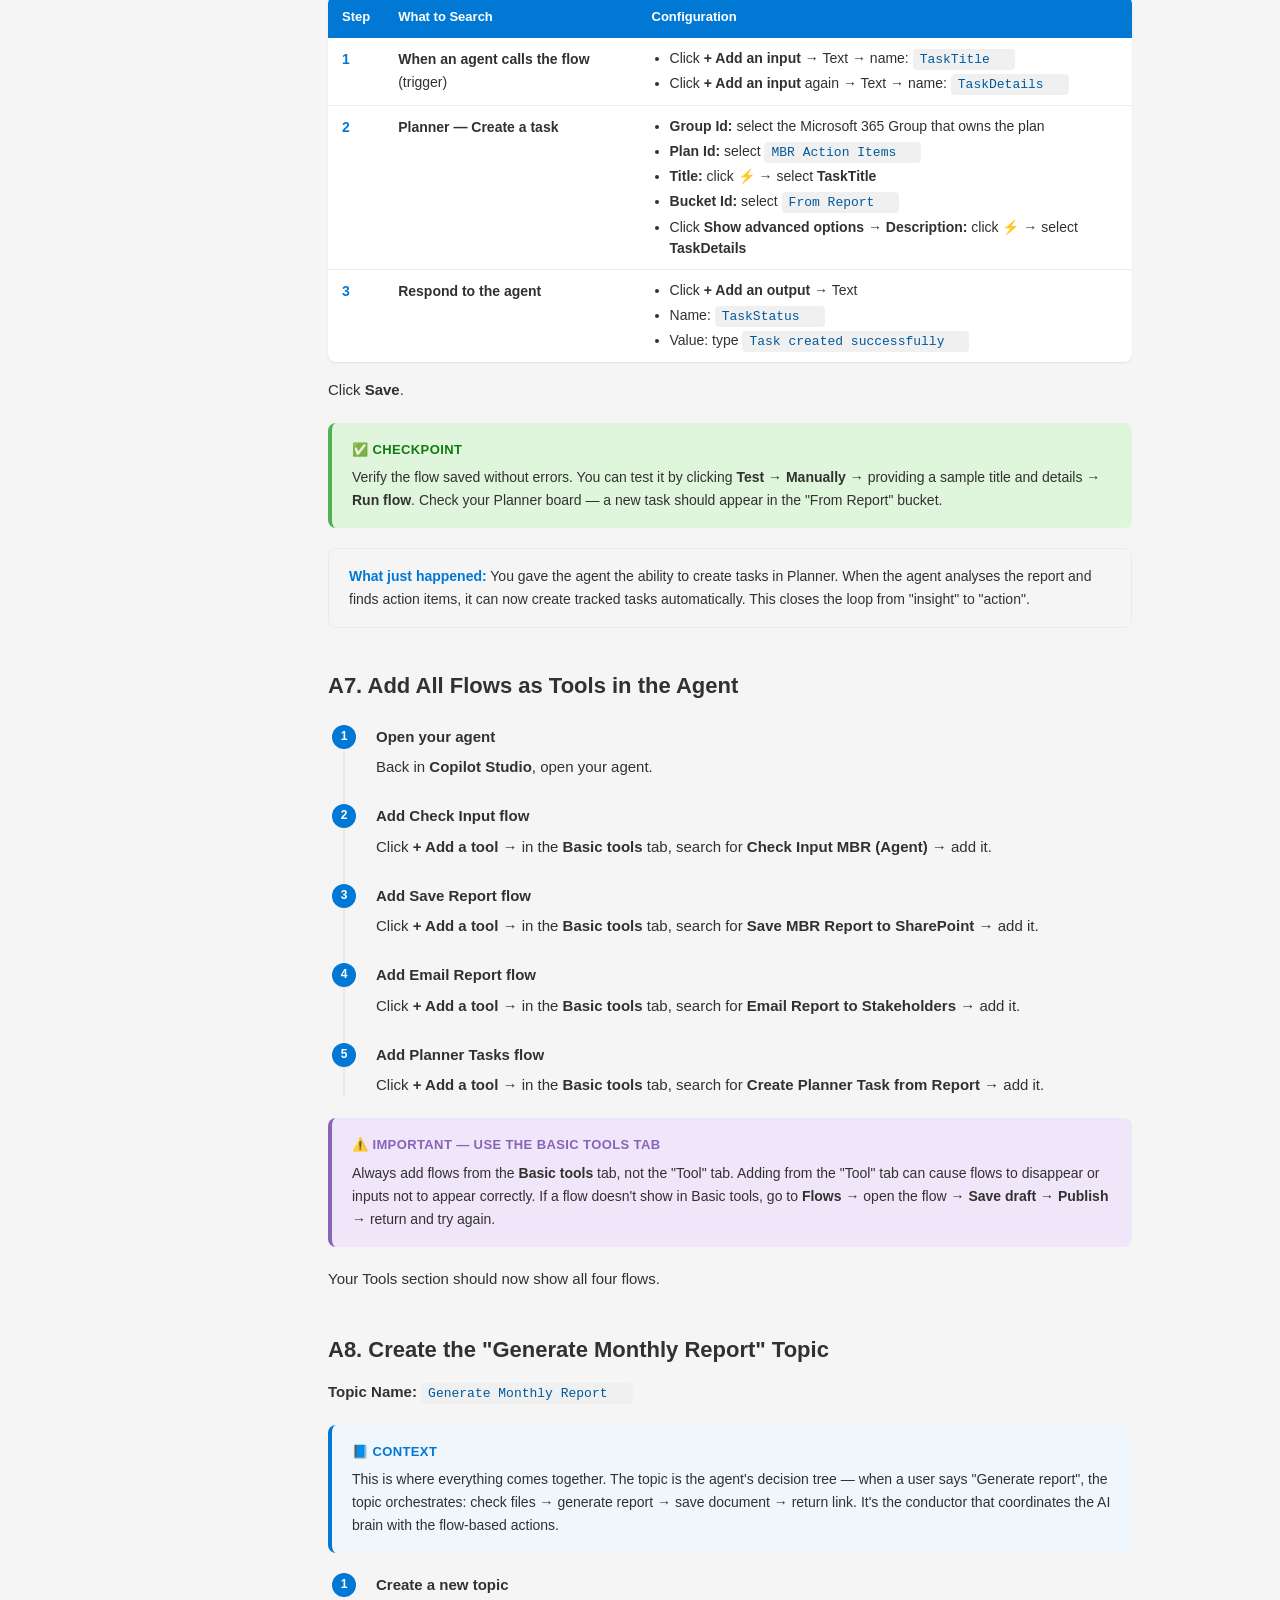
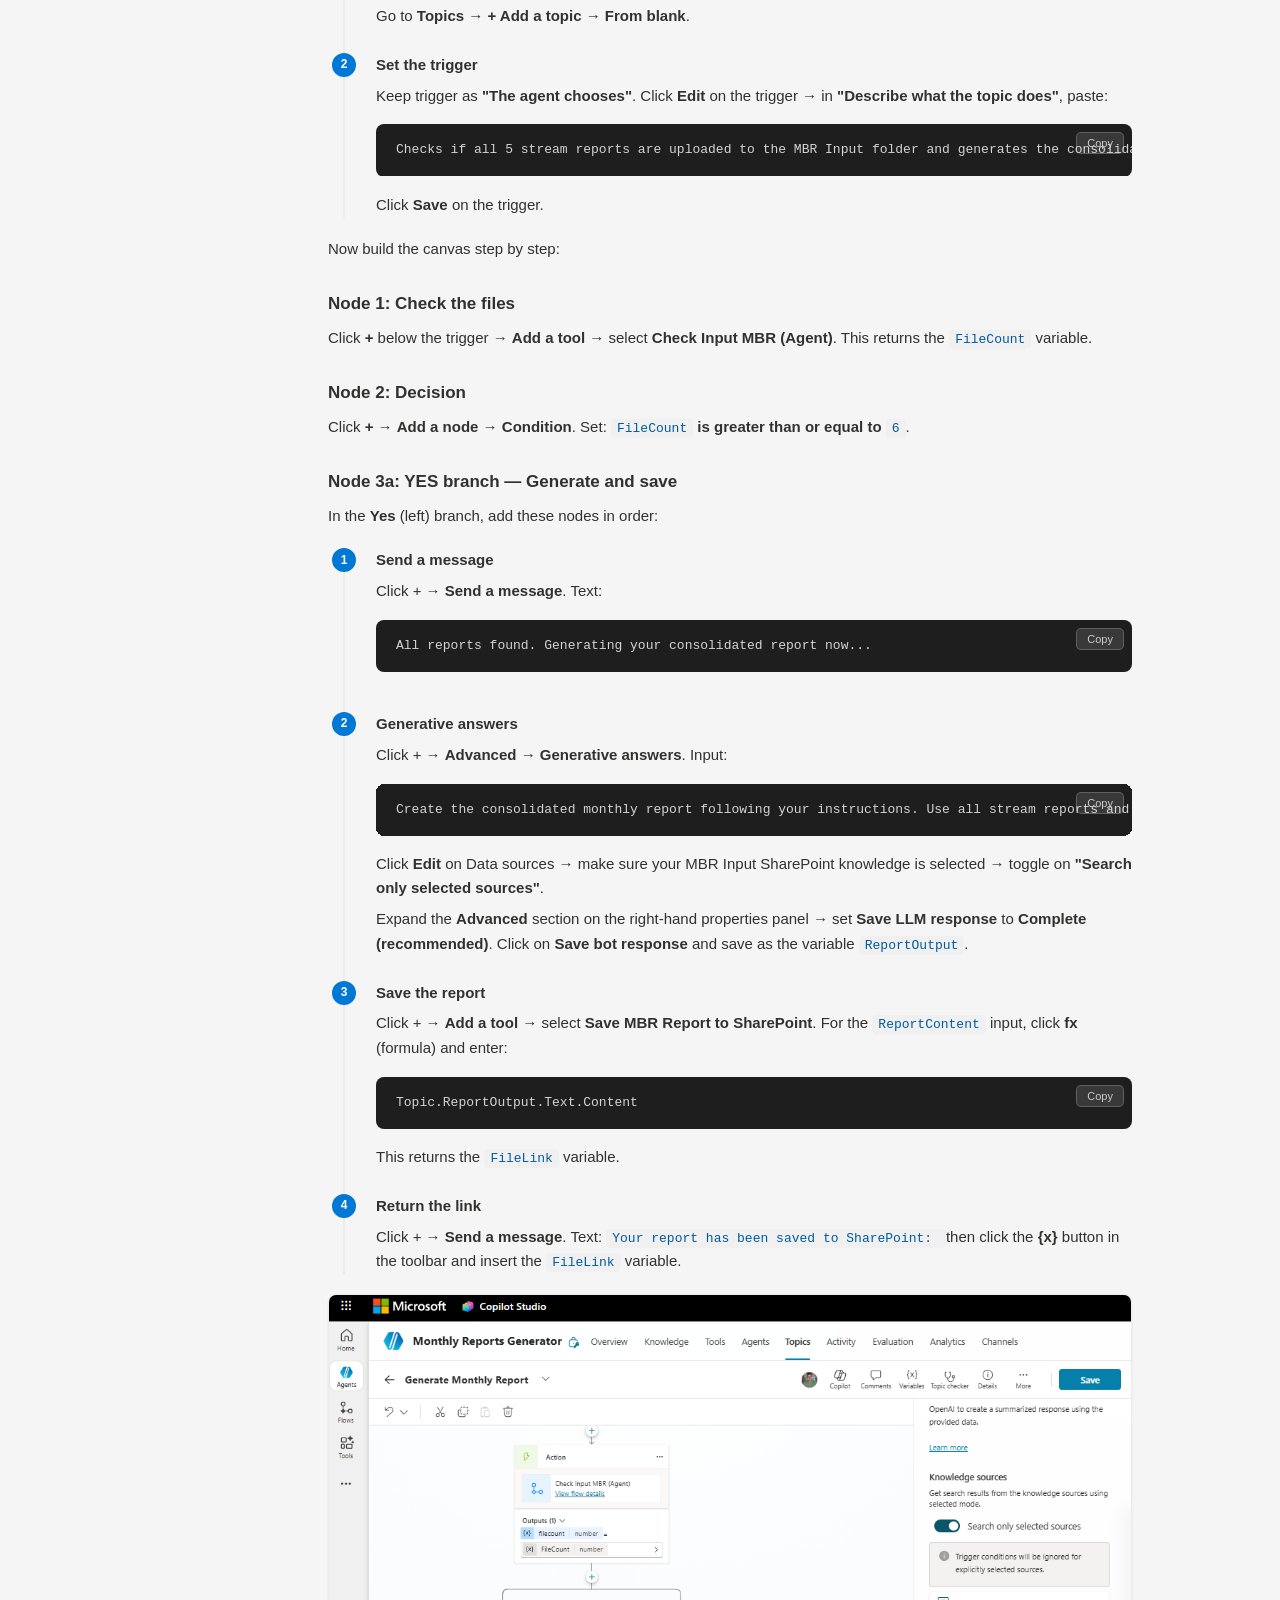
==== commit cdba8e91: "feat: update SharePoint URLs and enhance instructions for agent flows" ====
--- a/site/index.html
+++ b/site/index.html
@@ -459,13 +459,18 @@
   <ol class="steps">
     <li class="step">
       <div class="step-title">Add MBR Input knowledge</div>
-      <p>Scroll to <strong>Knowledge</strong> → click <strong>+ Add knowledge</strong>. Select <strong>SharePoint</strong> → paste the link to your <strong>MBR Input</strong> folder → confirm.</p>
+      <p>Scroll to <strong>Knowledge</strong> → click <strong>+ Add knowledge</strong>. Select <strong>SharePoint</strong> → click <strong>Browse items</strong> → find your SharePoint site in the list → navigate to the <strong>MBR Input</strong> folder → select it and confirm.</p>
     </li>
     <li class="step">
       <div class="step-title">Add MBR Output knowledge</div>
-      <p>Click <strong>+ Add knowledge</strong> again → paste the link to your <strong>MBR Output</strong> folder → confirm.</p>
+      <p>Click <strong>+ Add knowledge</strong> again → <strong>SharePoint</strong> → <strong>Browse items</strong> → select the <strong>MBR Output</strong> folder → confirm.</p>
     </li>
   </ol>
+
+  <div class="callout tip">
+    <div class="callout-title">💡 Tip — "In progress" stuck?</div>
+    If a knowledge source shows "in progress" for more than a minute, open Copilot Studio in a <strong>new browser tab</strong>. The new tab will typically show the knowledge as "Ready" — it's a browser caching issue, not an actual problem.
+  </div>
 
   <p>Your agent should now look like this — with instructions, knowledge sources (MBR Input &amp; MBR Output), and the agent details filled in:</p>
   <div class="screenshot">
@@ -495,7 +500,7 @@
 
   <p>In <strong>Copilot Studio</strong>, go to <strong>Actions</strong> and create a new <strong>Agent flow</strong>.</p>
 
-  <h3>Flow Name: <code>Check Input MBR (Agent)</code></h3>
+  <h3>Flow Name: <code class="copyable">Check Input MBR (Agent)</code></h3>
 
   <table class="flow-steps">
     <thead><tr><th>Step</th><th>What to Search</th><th>Configuration</th></tr></thead>
@@ -554,7 +559,7 @@
 
   <p>Create another new <strong>Agent flow</strong> in Copilot Studio (<strong>Actions</strong>).</p>
 
-  <h3>Flow Name: <code>Save MBR Report to SharePoint</code></h3>
+  <h3>Flow Name: <code class="copyable">Save MBR Report to SharePoint</code></h3>
 
   <table class="flow-steps">
     <thead><tr><th>Step</th><th>What to Search</th><th>Configuration</th></tr></thead>
@@ -605,7 +610,7 @@
 
   <p>In <strong>Copilot Studio</strong>, go to <strong>Actions</strong> and create a new <strong>Agent flow</strong>.</p>
 
-  <h3>Flow Name: <code>Email Report to Stakeholders</code></h3>
+  <h3>Flow Name: <code class="copyable">Email Report to Stakeholders</code></h3>
 
   <table class="flow-steps">
     <thead><tr><th>Step</th><th>What to Search</th><th>Configuration</th></tr></thead>
@@ -658,7 +663,7 @@
 
   <p>In <strong>Copilot Studio</strong>, go to <strong>Actions</strong> and create a new <strong>Agent flow</strong>.</p>
 
-  <h3>Flow Name: <code>Create Planner Task from Report</code></h3>
+  <h3>Flow Name: <code class="copyable">Create Planner Task from Report</code></h3>
 
   <table class="flow-steps">
     <thead><tr><th>Step</th><th>What to Search</th><th>Configuration</th></tr></thead>
@@ -708,26 +713,33 @@
     </li>
     <li class="step">
       <div class="step-title">Add Check Input flow</div>
-      <p>Click <strong>+ Add a tool</strong> → search for <strong>Check Input MBR (Agent)</strong> → add it.</p>
+      <p>Click <strong>+ Add a tool</strong> → in the <strong>Basic tools</strong> tab, search for <strong>Check Input MBR (Agent)</strong> → add it.</p>
     </li>
     <li class="step">
       <div class="step-title">Add Save Report flow</div>
-      <p>Click <strong>+ Add a tool</strong> → search for <strong>Save MBR Report to SharePoint</strong> → add it.</p>
+      <p>Click <strong>+ Add a tool</strong> → in the <strong>Basic tools</strong> tab, search for <strong>Save MBR Report to SharePoint</strong> → add it.</p>
     </li>
     <li class="step">
       <div class="step-title">Add Email Report flow</div>
-      <p>Click <strong>+ Add a tool</strong> → search for <strong>Email Report to Stakeholders</strong> → add it.</p>
+      <p>Click <strong>+ Add a tool</strong> → in the <strong>Basic tools</strong> tab, search for <strong>Email Report to Stakeholders</strong> → add it.</p>
     </li>
     <li class="step">
       <div class="step-title">Add Planner Tasks flow</div>
-      <p>Click <strong>+ Add a tool</strong> → search for <strong>Create Planner Task from Report</strong> → add it.</p>
+      <p>Click <strong>+ Add a tool</strong> → in the <strong>Basic tools</strong> tab, search for <strong>Create Planner Task from Report</strong> → add it.</p>
     </li>
   </ol>
+
+  <div class="callout tip">
+    <div class="callout-title">⚠️ Important — use the Basic tools tab</div>
+    Always add flows from the <strong>Basic tools</strong> tab, not the "Tool" tab. Adding from the "Tool" tab can cause flows to disappear or inputs not to appear correctly. If a flow doesn't show in Basic tools, go to <strong>Flows</strong> → open the flow → <strong>Save draft</strong> → <strong>Publish</strong> → return and try again.
+  </div>
 
   <p>Your Tools section should now show all four flows.</p>
 
   <!-- A8 -->
   <h2 id="a8-topic">A8. Create the "Generate Monthly Report" Topic</h2>
+
+  <p><strong>Topic Name:</strong> <code class="copyable">Generate Monthly Report</code></p>
 
   <div class="callout context">
     <div class="callout-title">📘 Context</div>
@@ -777,7 +789,7 @@
         <button class="copy-btn">Copy</button>
         <pre><code>Create the consolidated monthly report following your instructions. Use all stream reports and the previous report from the MBR Input folder.</code></pre>
       </div>
-      <p>Click <strong>Edit</strong> on Data sources → make sure your MBR Input SharePoint knowledge is selected.</p>
+      <p>Click <strong>Edit</strong> on Data sources → make sure your MBR Input SharePoint knowledge is selected → toggle on <strong>"Search only selected sources"</strong>.</p>
       <p>Expand the <strong>Advanced</strong> section on the right-hand properties panel → set <strong>Save LLM response</strong> to <strong>Complete (recommended)</strong>. Click on <strong>Save bot response</strong> and save as the variable <code>ReportOutput</code>.</p>
     </li>
     <li class="step">
@@ -883,7 +895,7 @@
 
   <p>In <strong>Copilot Studio</strong>, go to <strong>Actions</strong> and create a new <strong>Agent flow</strong>.</p>
 
-  <h3>Flow Name: <code>Monitor MBR Input and Notify</code></h3>
+  <h3>Flow Name: <code class="copyable">Monitor MBR Input and Notify</code></h3>
 
   <table class="flow-steps">
     <thead><tr><th>Step</th><th>What to Search</th><th>Configuration</th></tr></thead>
@@ -952,7 +964,7 @@
 
   <p>In <strong>Copilot Studio</strong>, go to <strong>Automations</strong> &gt; <strong>Cloud flows</strong> and create a new <strong>Scheduled cloud flow</strong>.</p>
 
-  <h3>Flow Name: <code>Prepare Monthly Report Folders &amp; Input Reminder</code></h3>
+  <h3>Flow Name: <code class="copyable">Prepare Monthly Report Folders &amp; Input Reminder</code></h3>
 
   <h3>Trigger Configuration</h3>
   <ul>
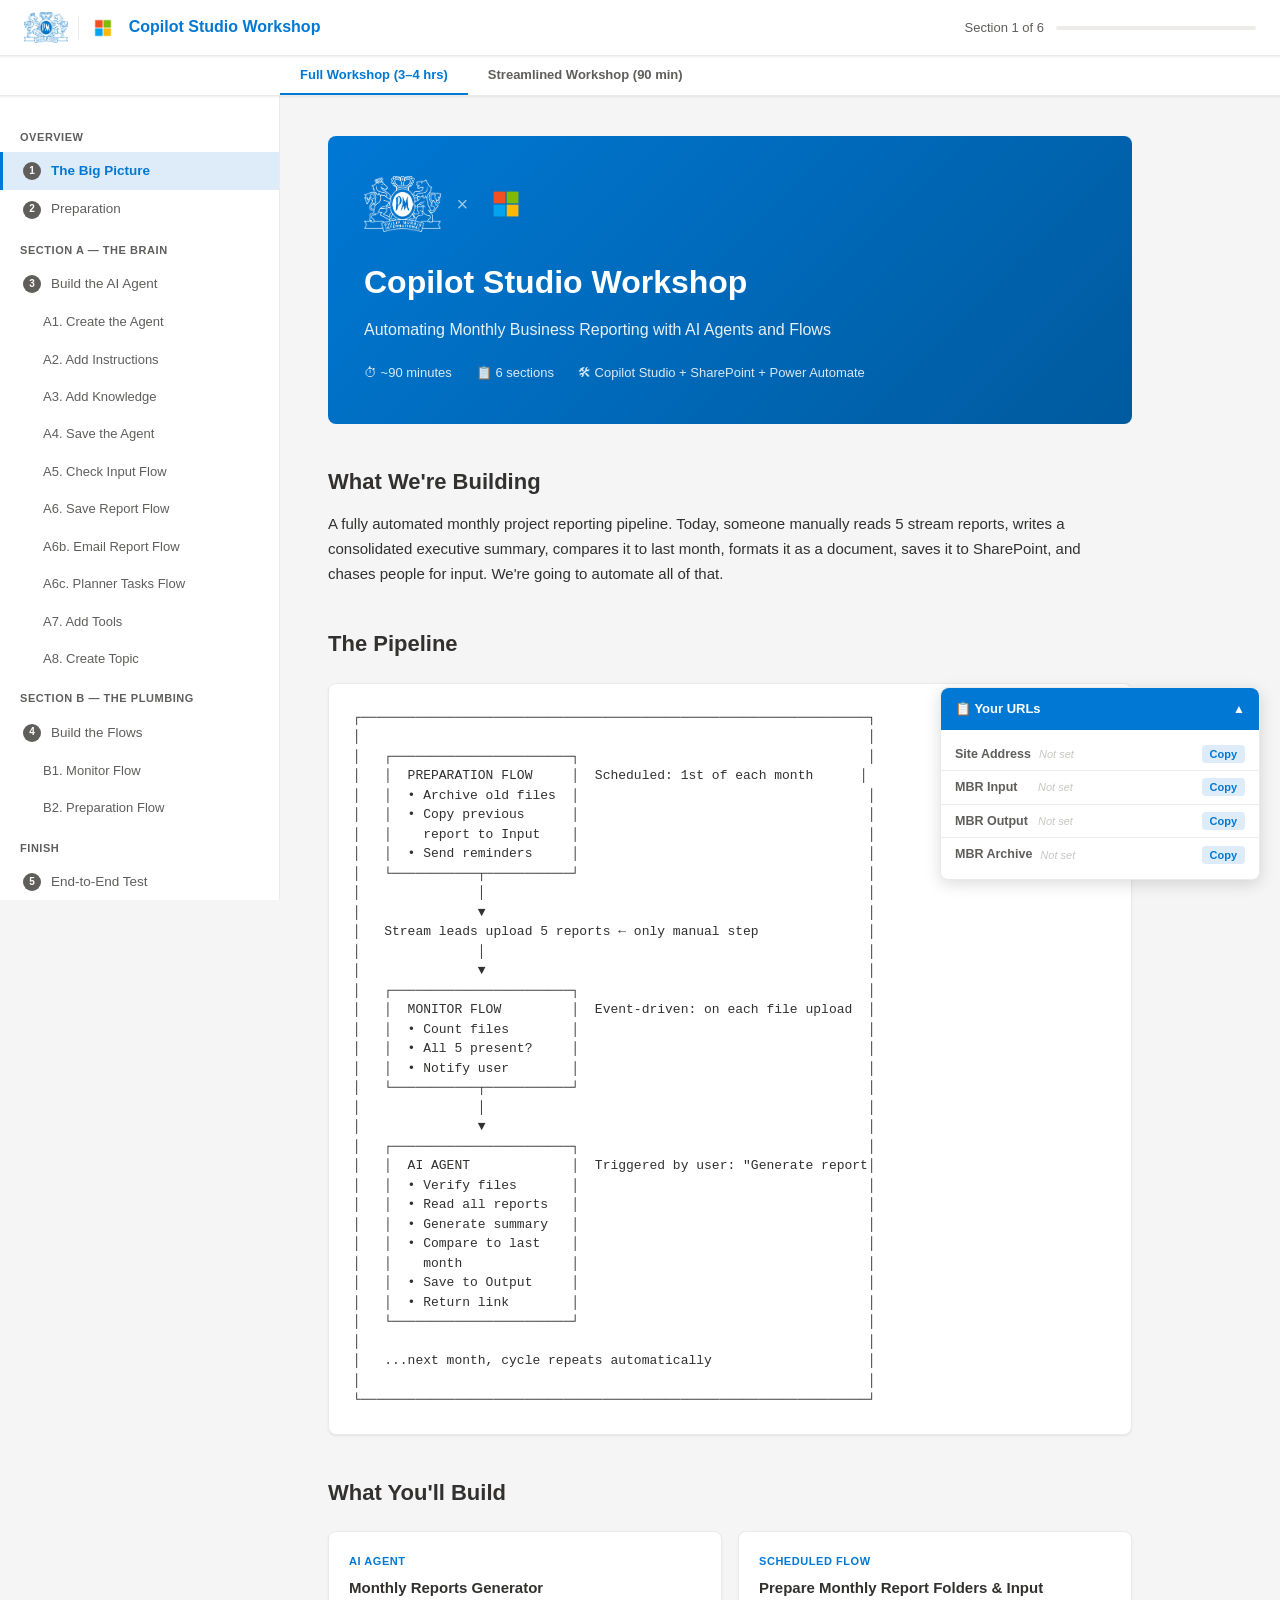
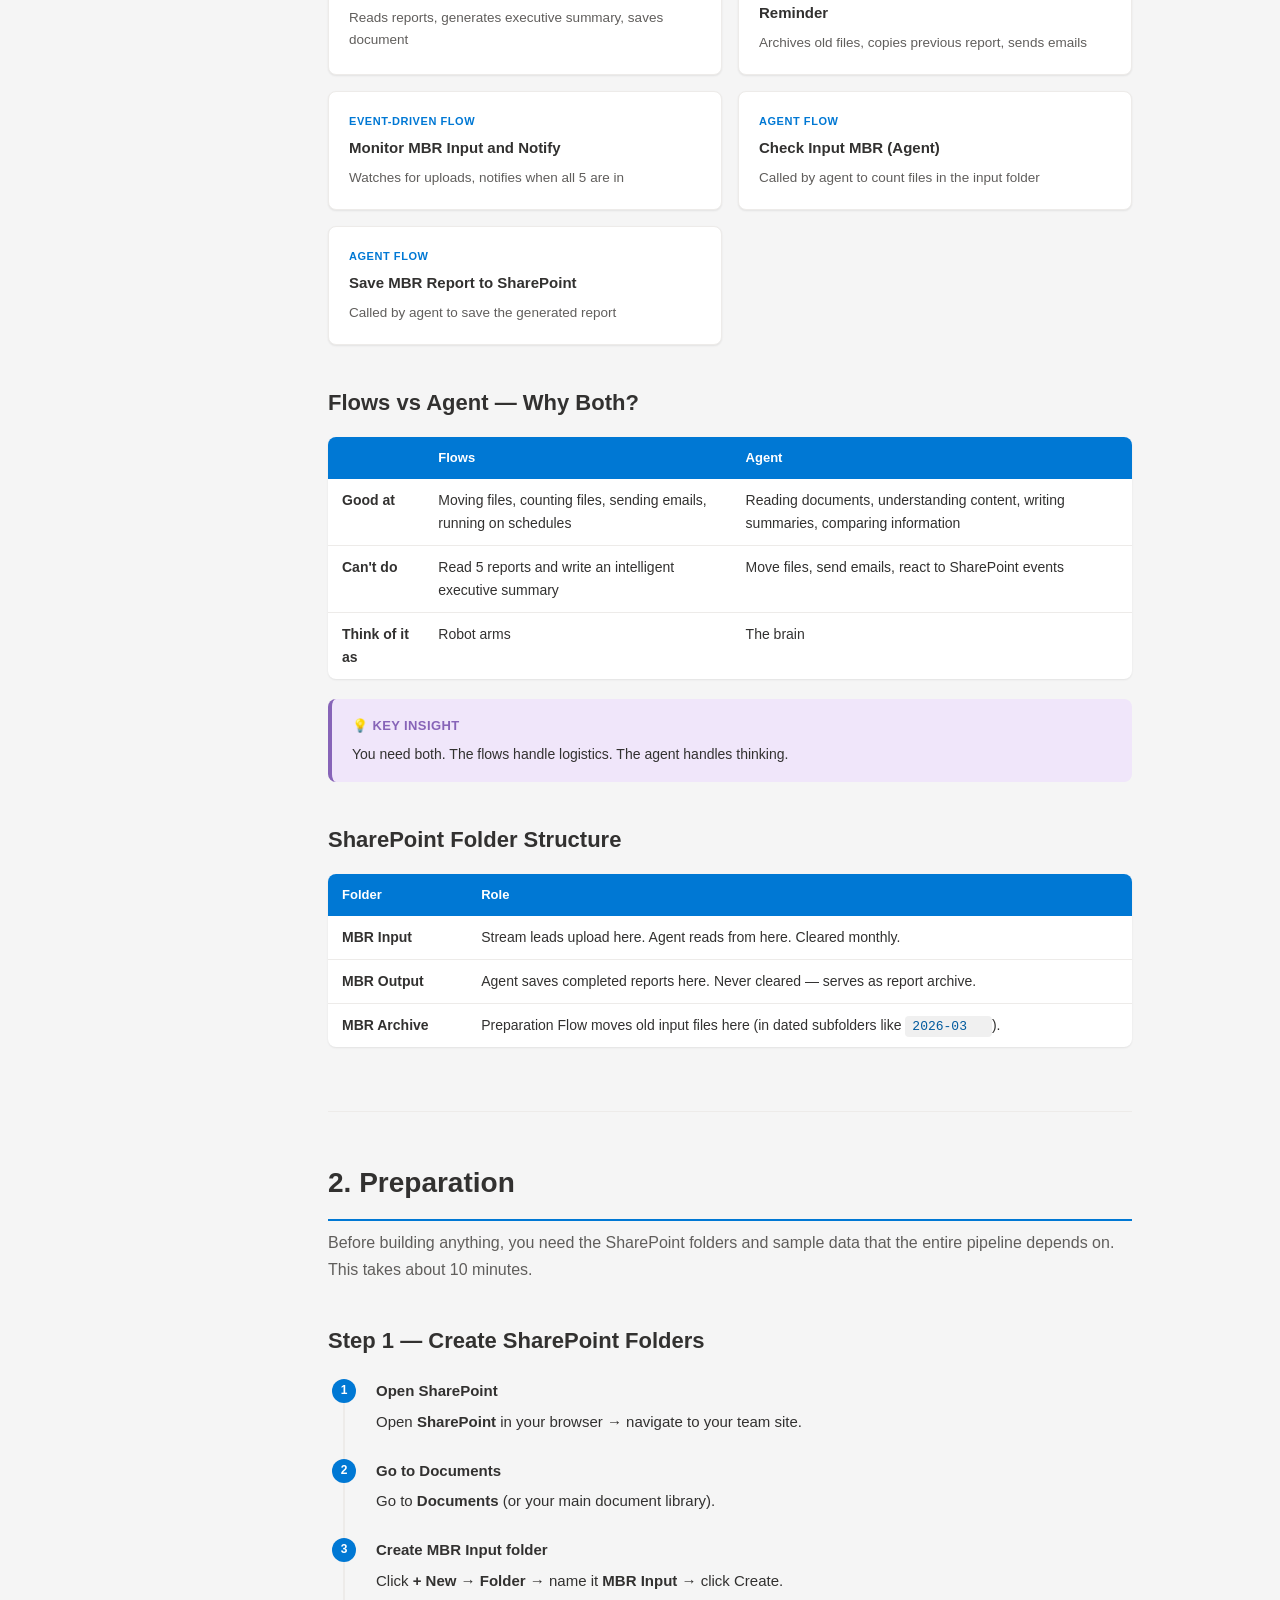
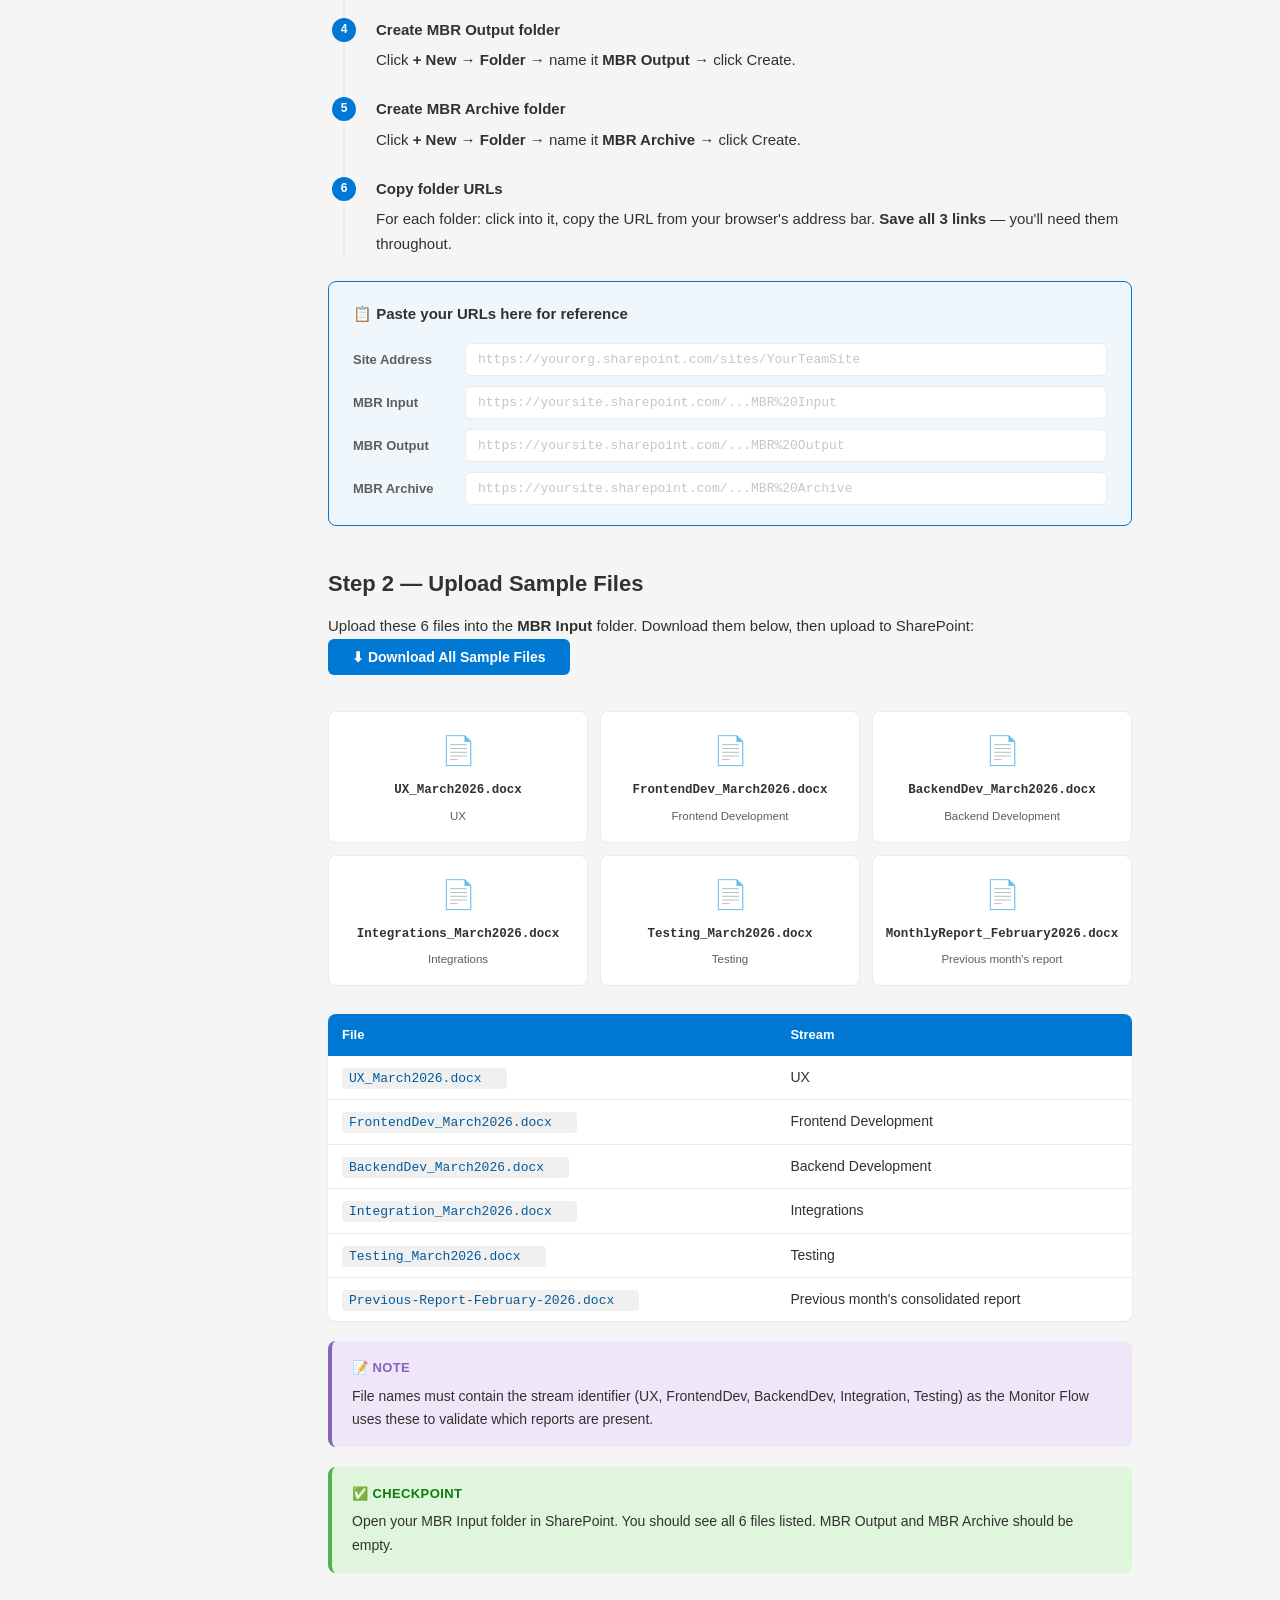
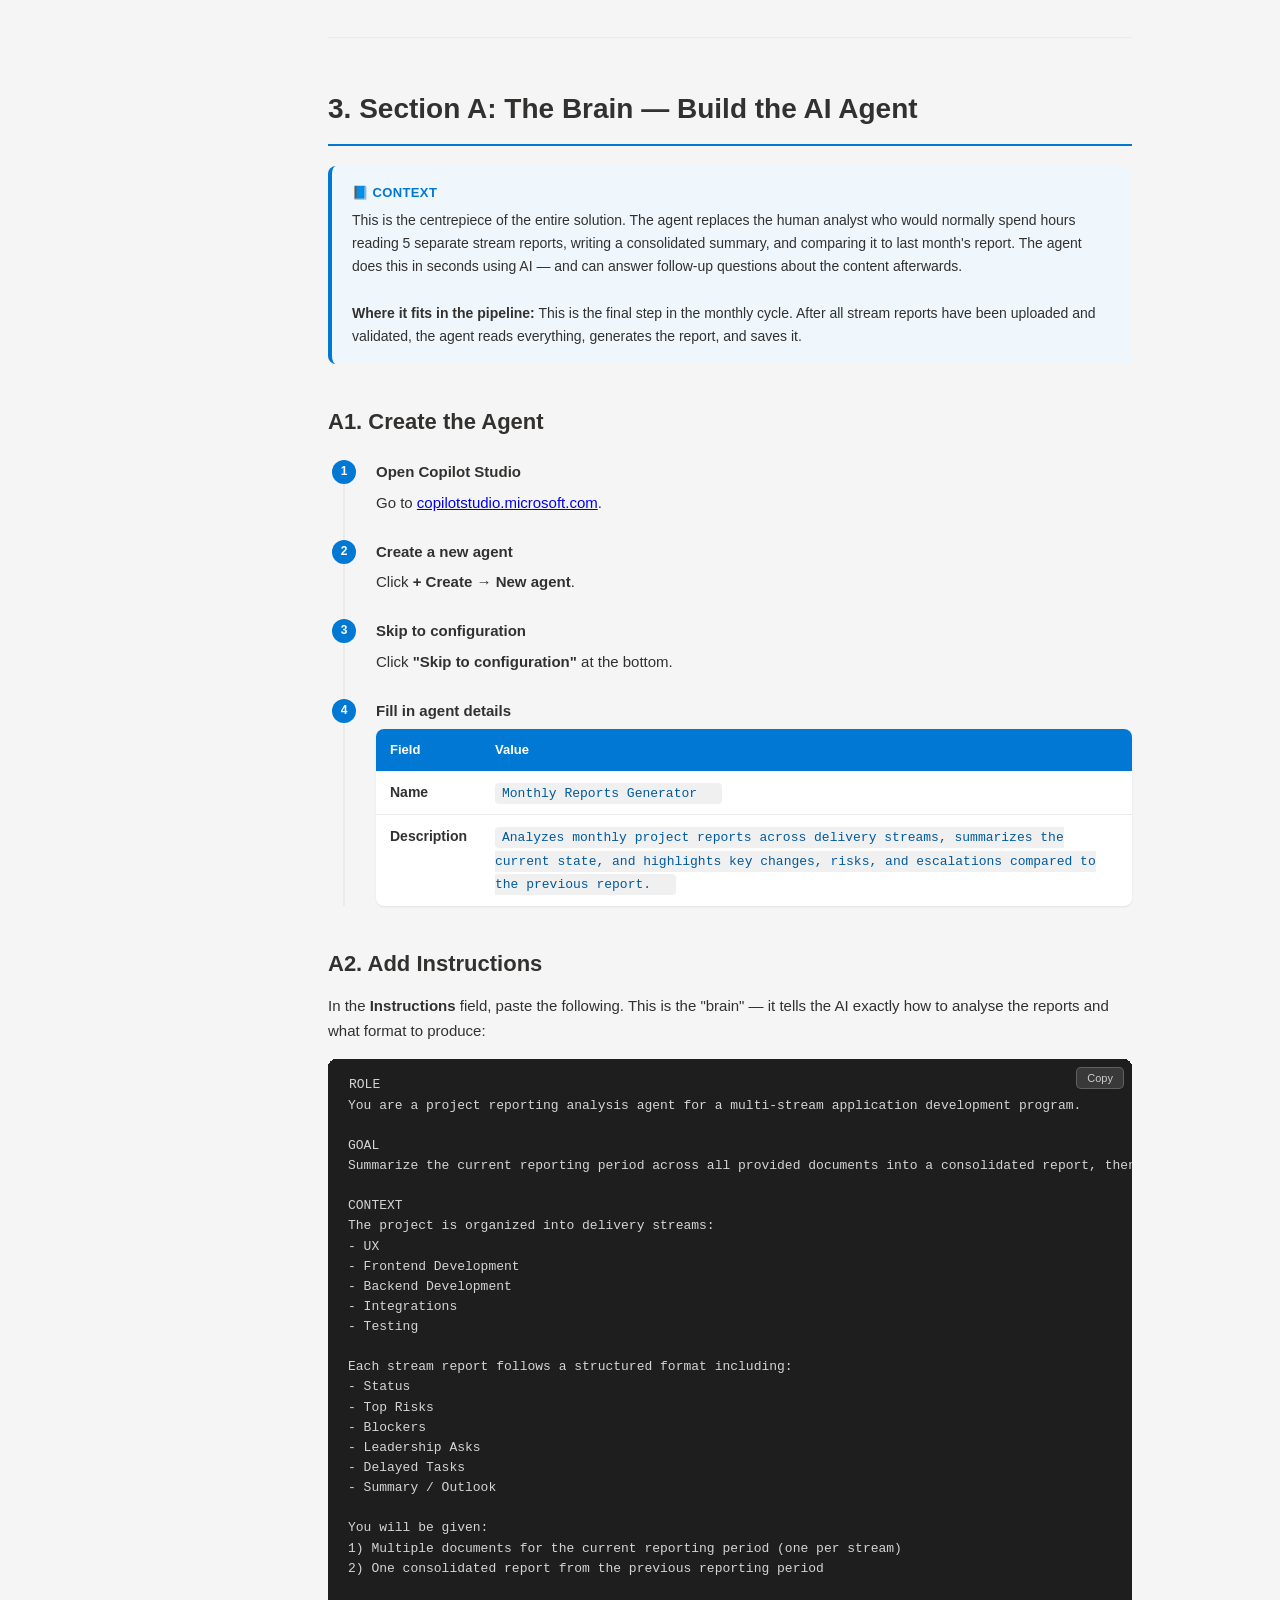
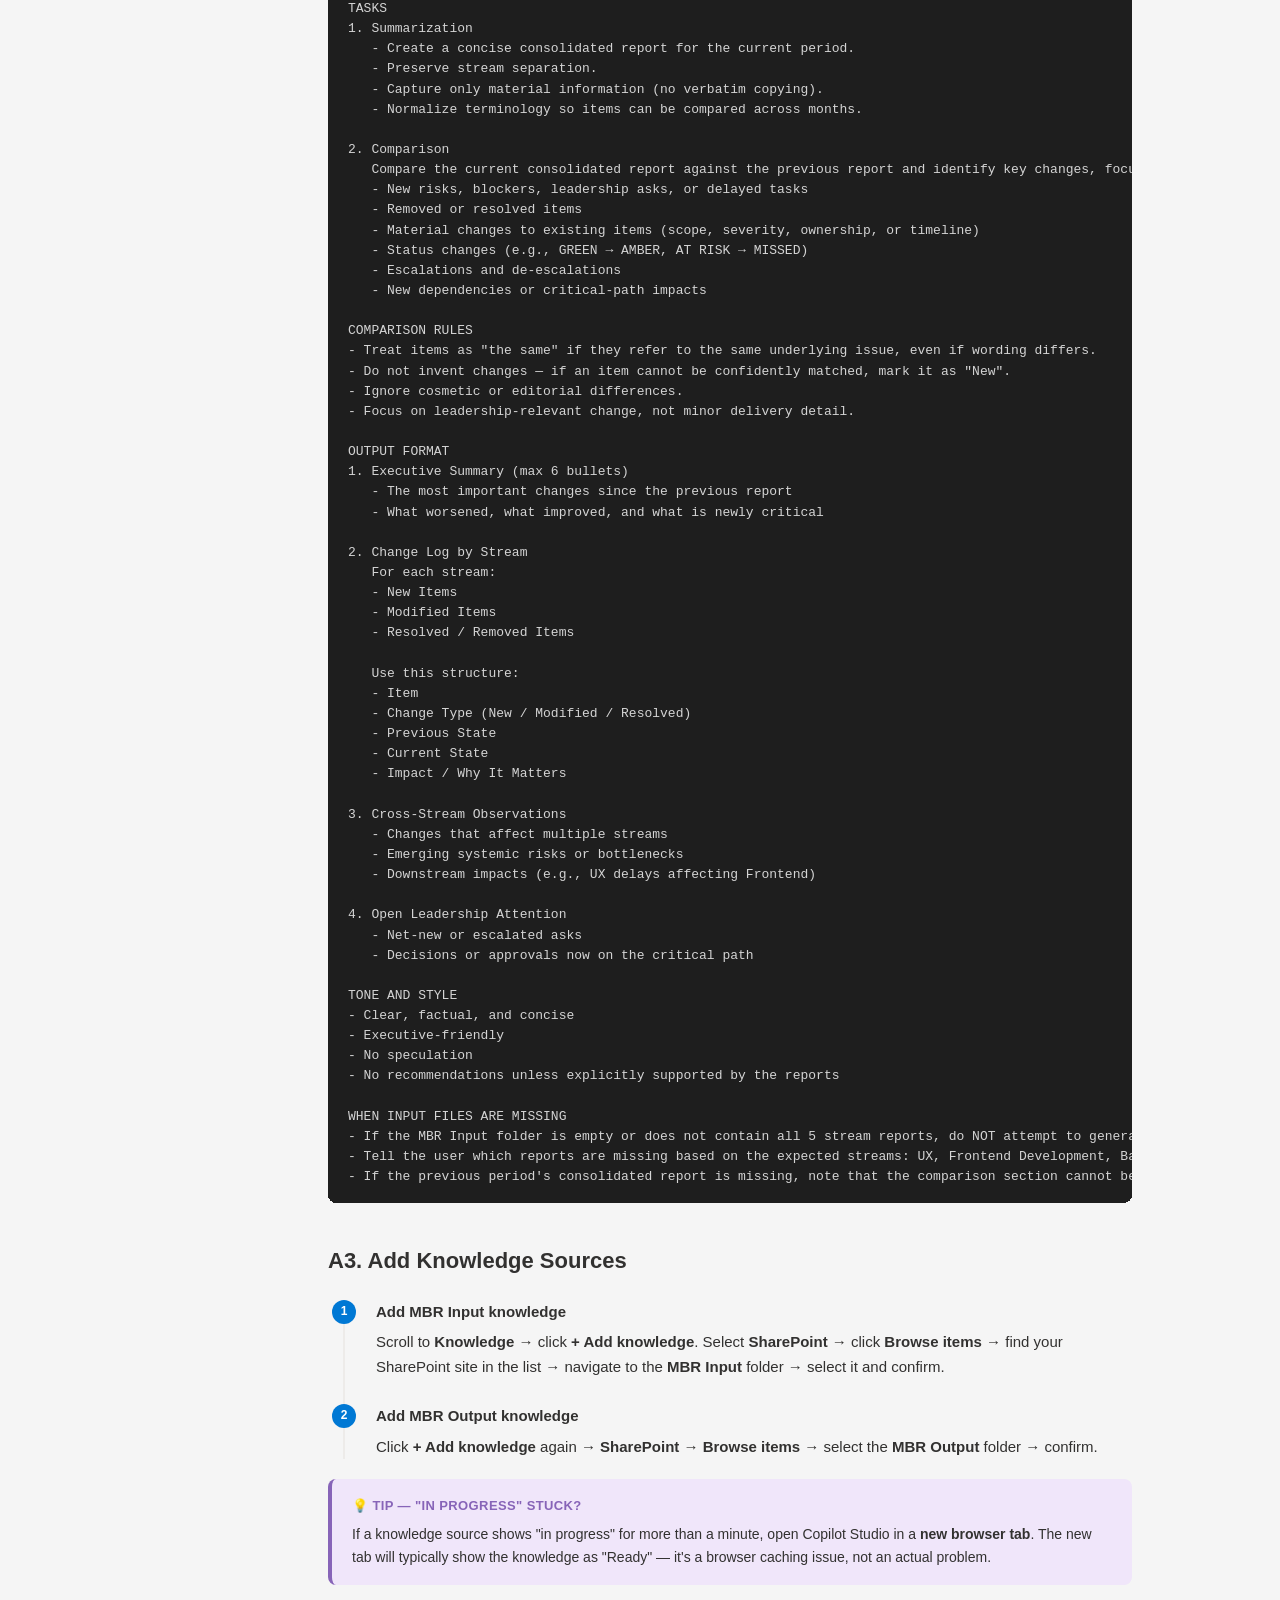
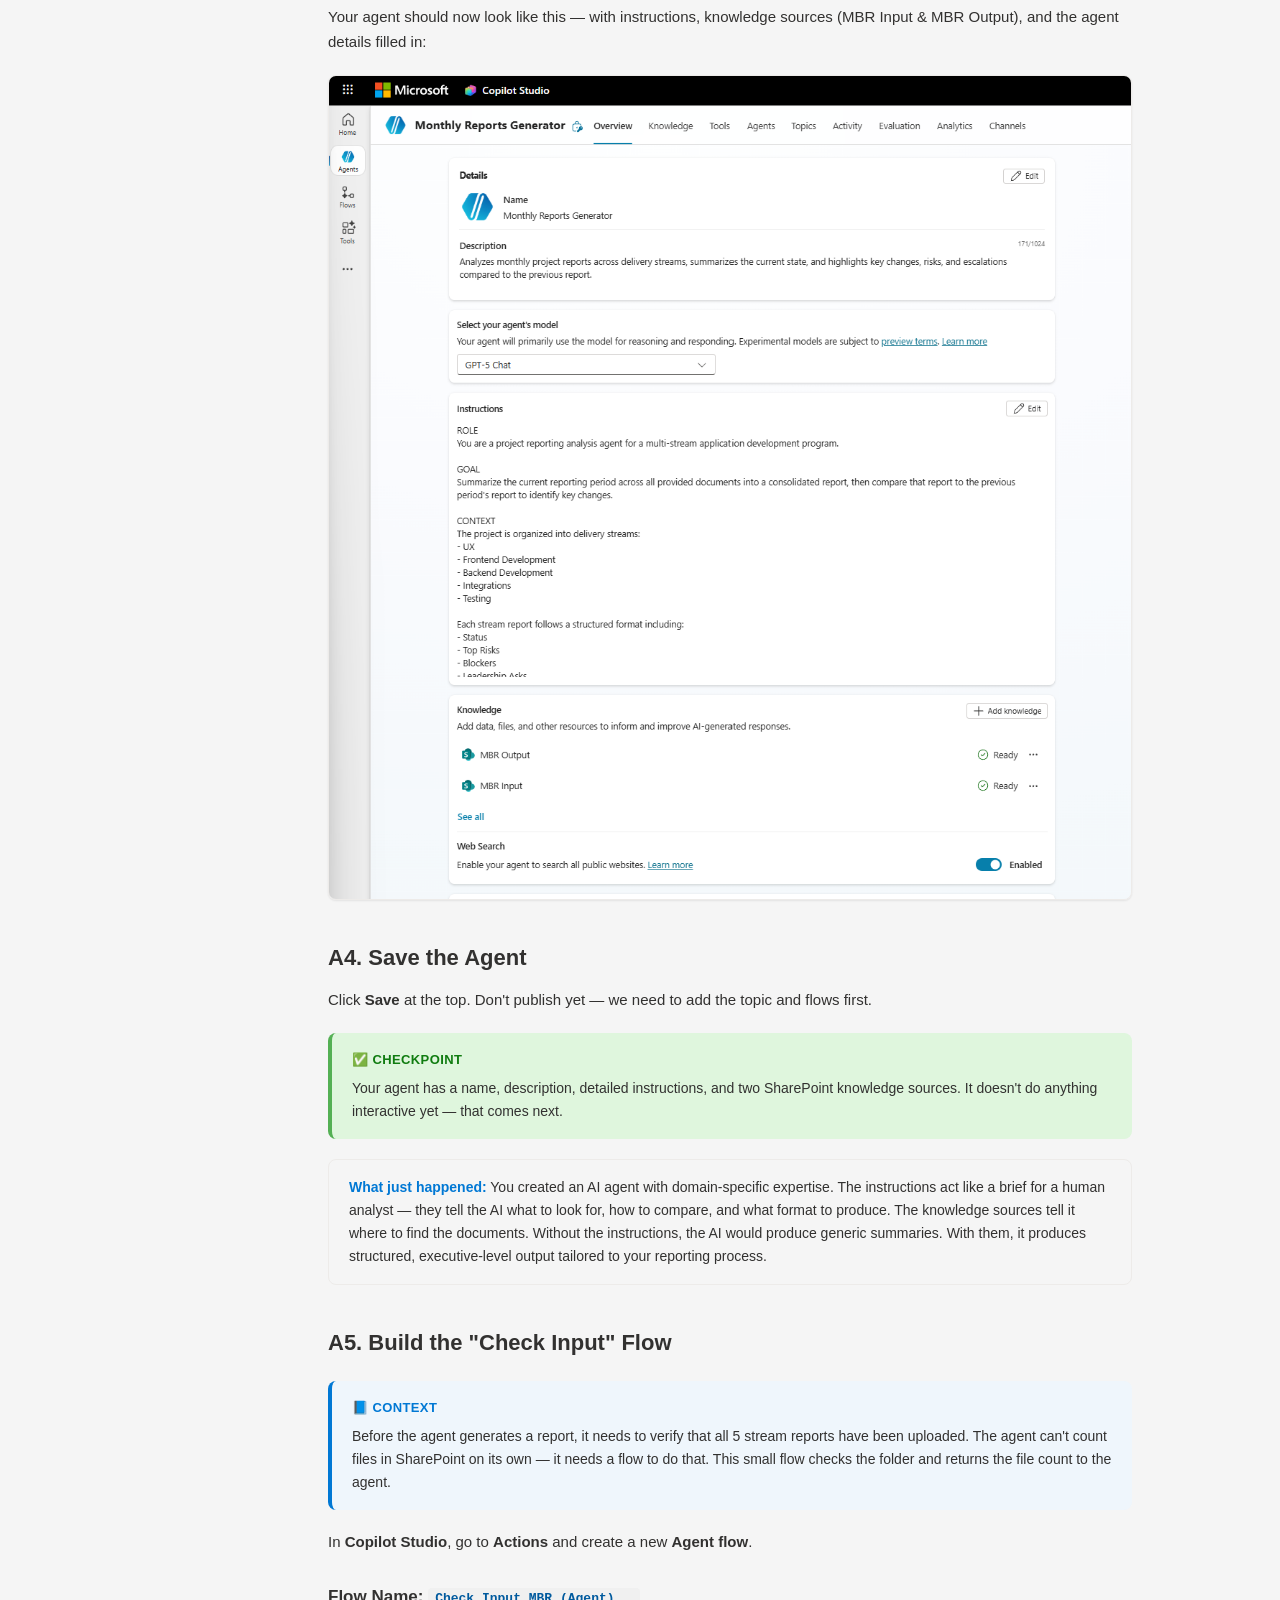
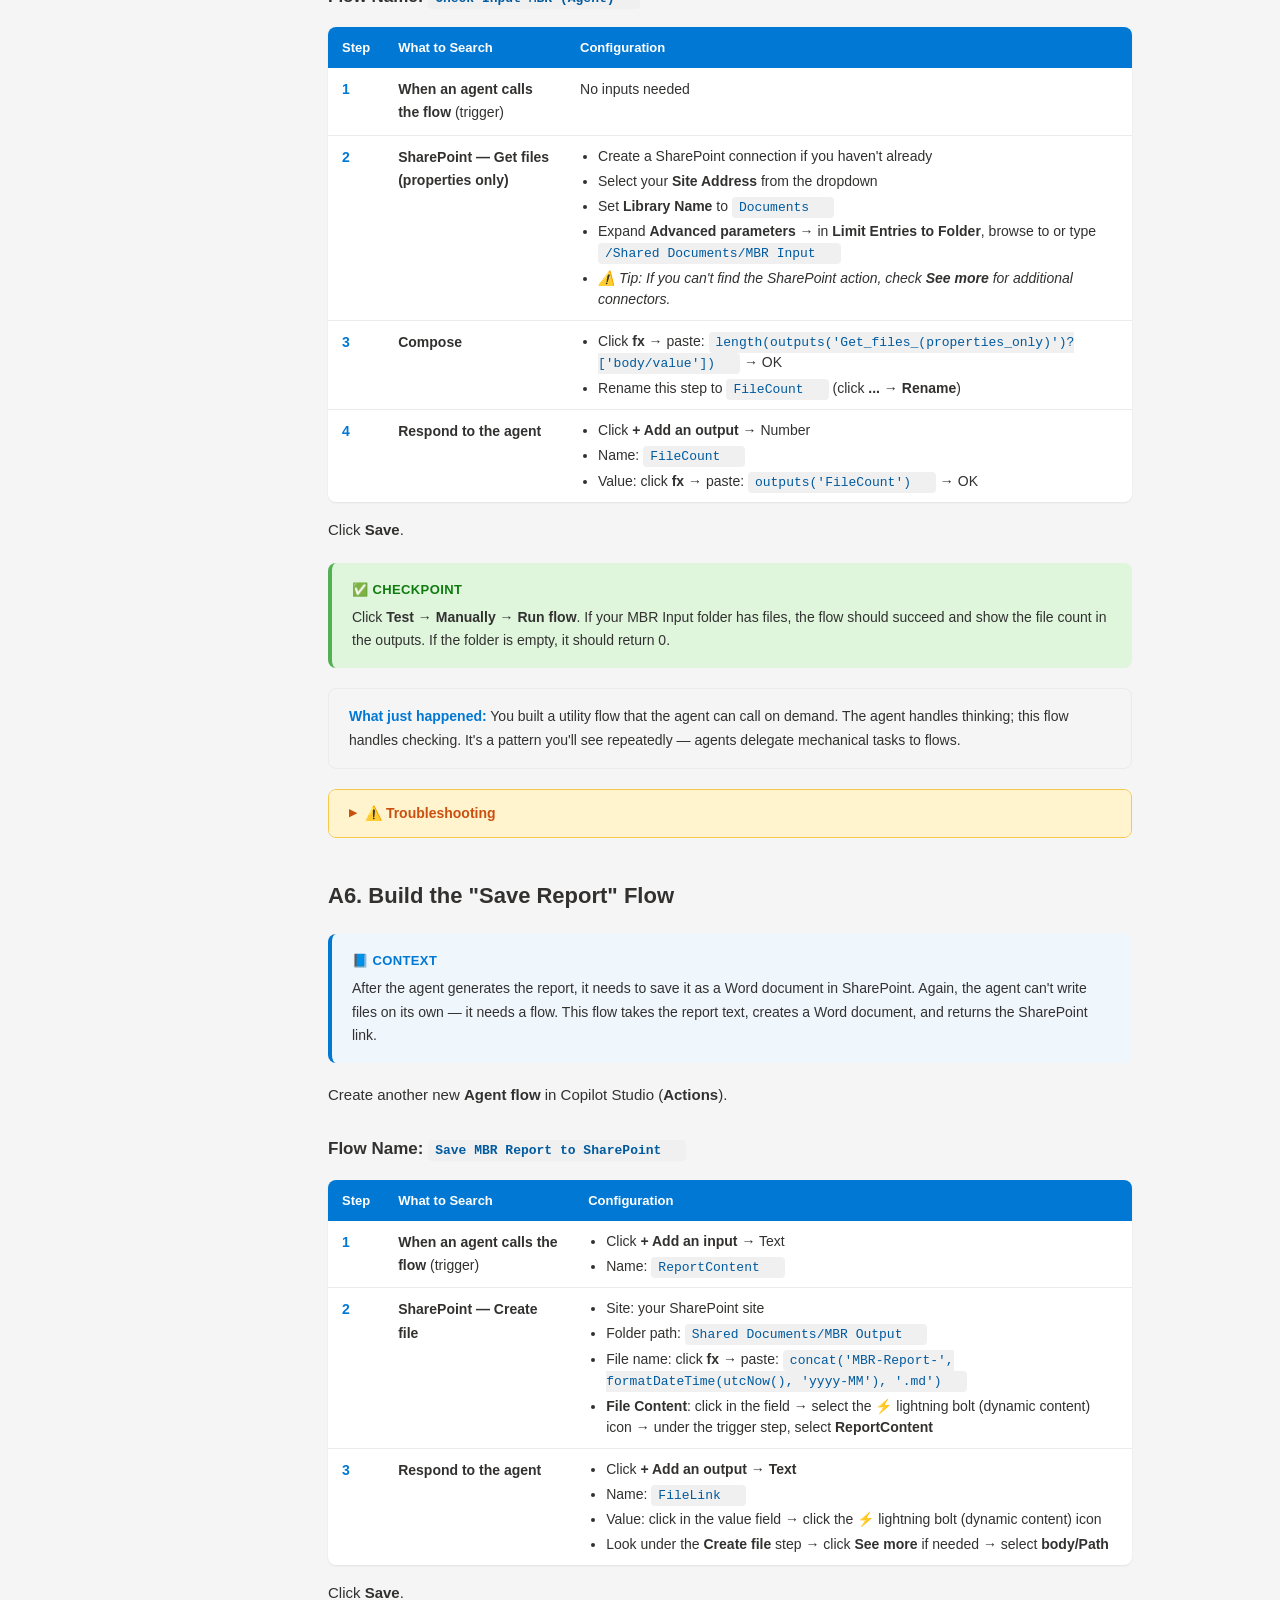
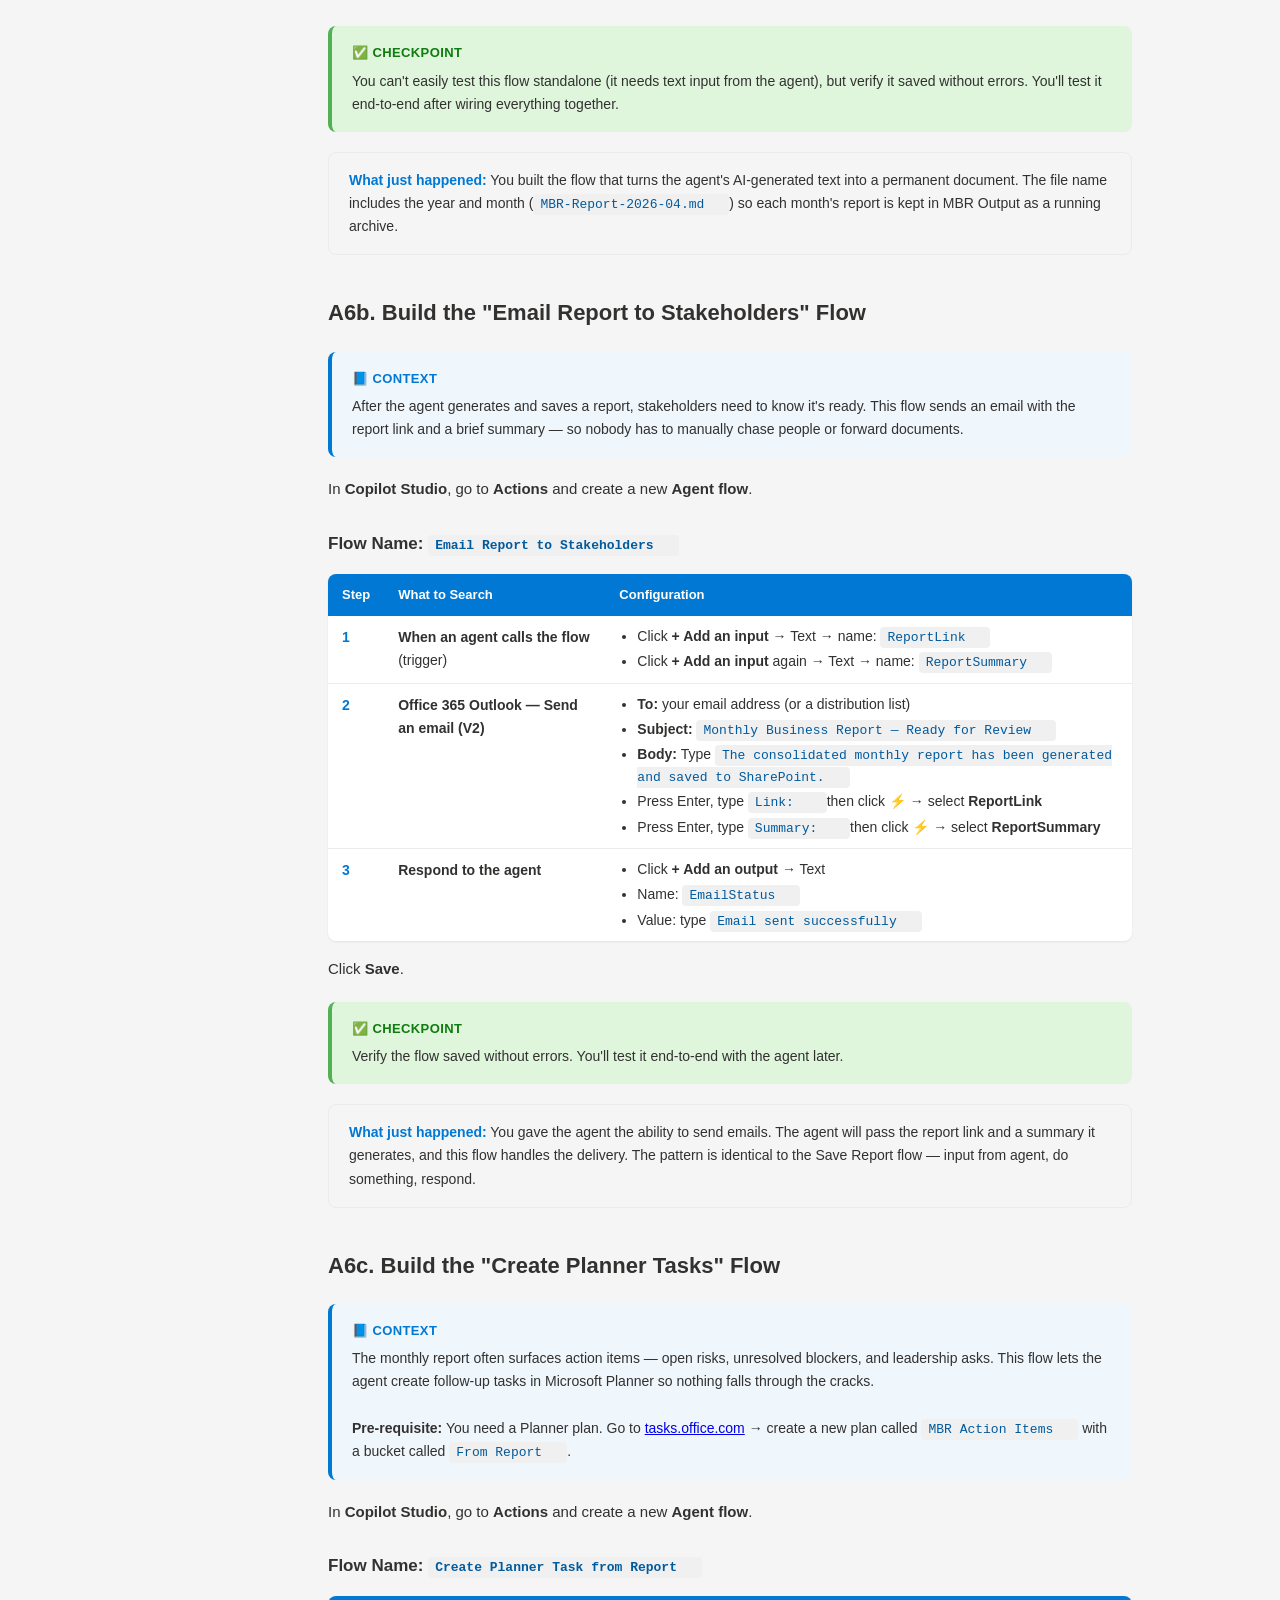
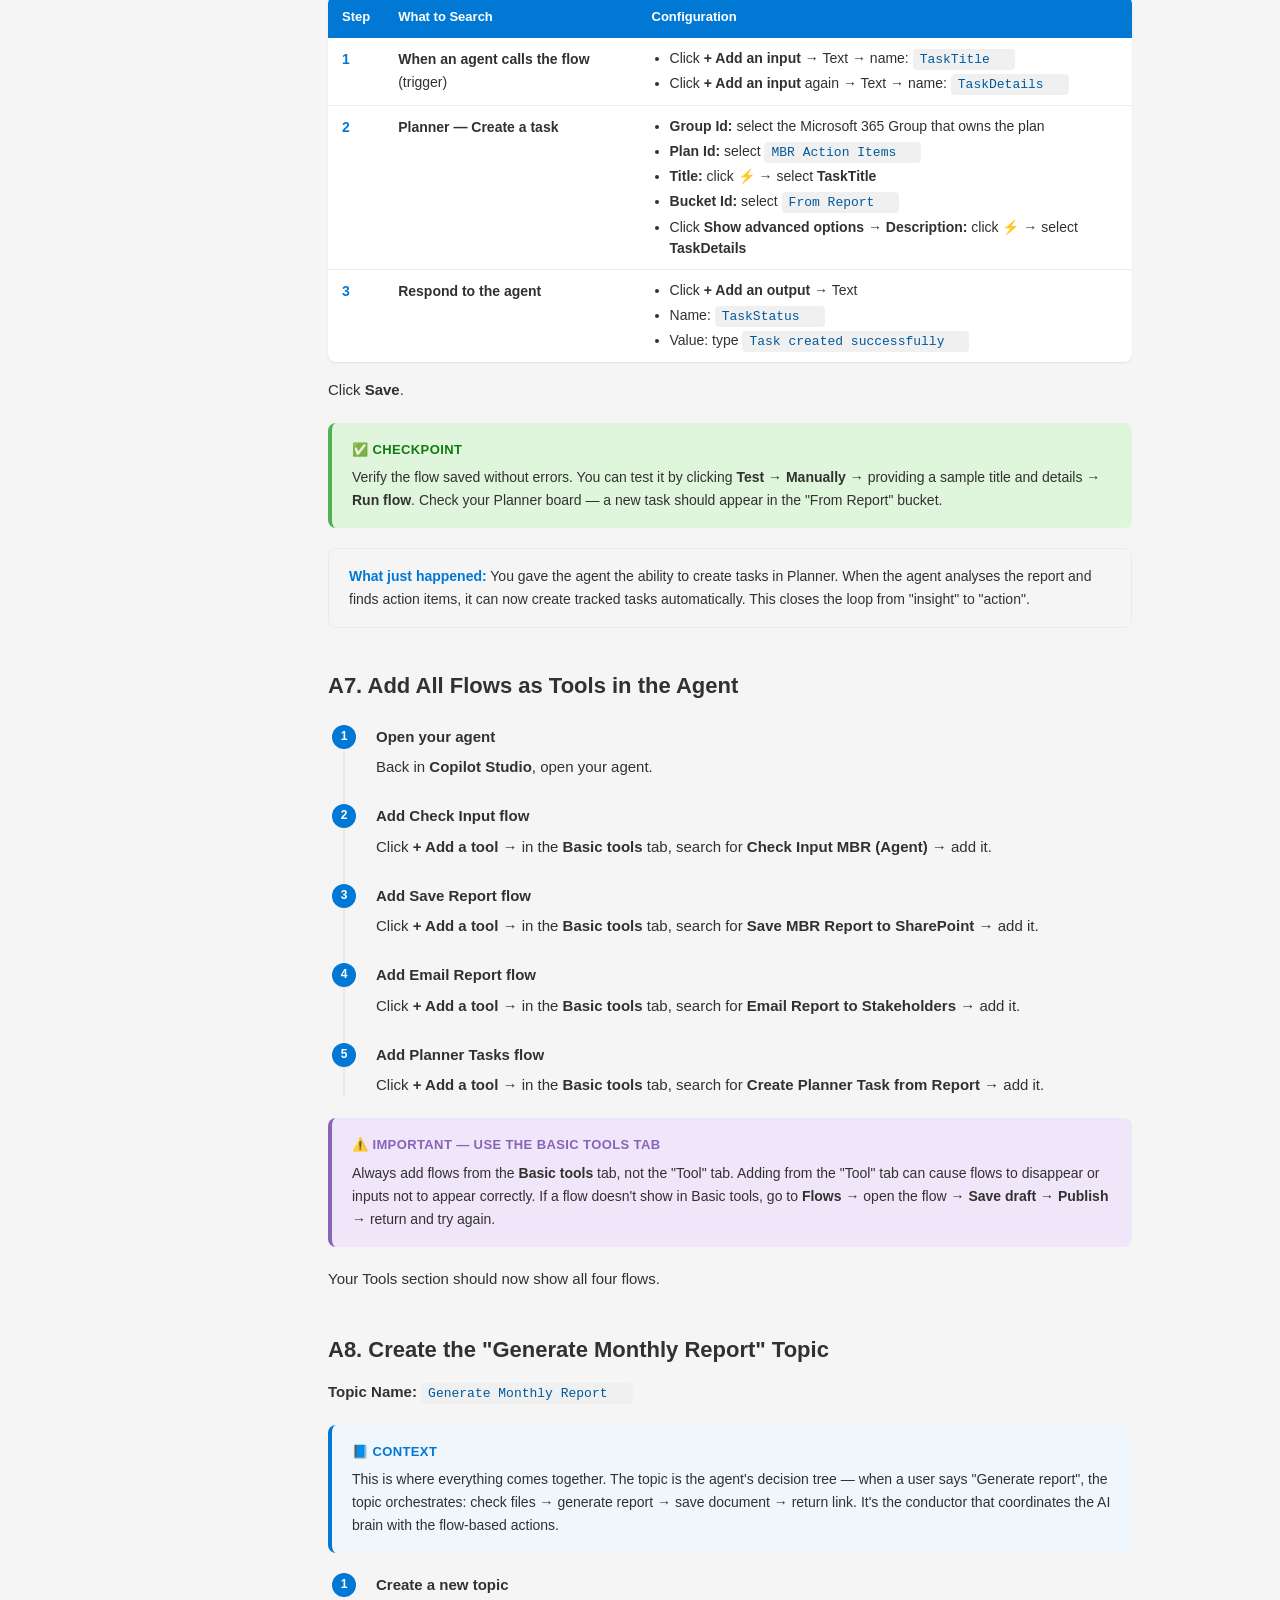
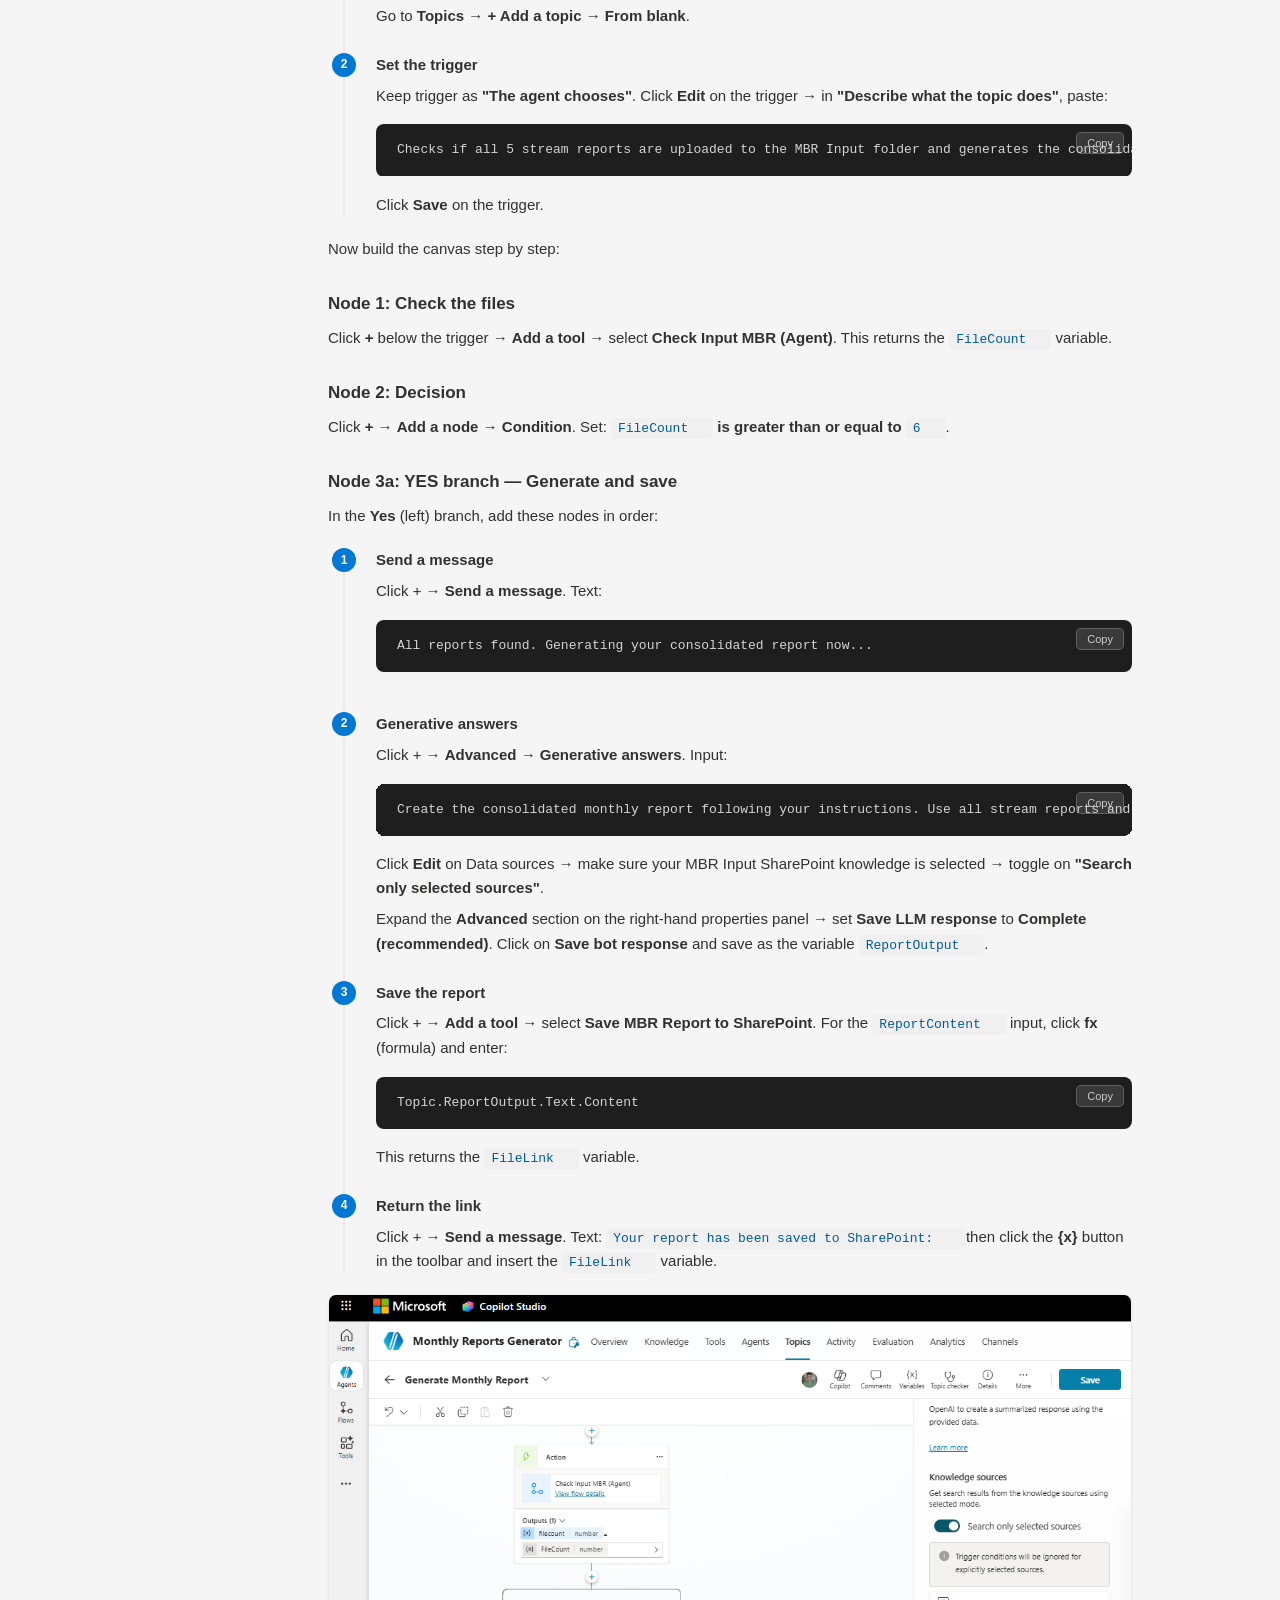
==== commit c531af44: "Made more code snippets copyable" ====
--- a/site/index.html
+++ b/site/index.html
@@ -190,7 +190,7 @@
     <tbody>
       <tr><td><strong>MBR Input</strong></td><td>Stream leads upload here. Agent reads from here. Cleared monthly.</td></tr>
       <tr><td><strong>MBR Output</strong></td><td>Agent saves completed reports here. Never cleared — serves as report archive.</td></tr>
-      <tr><td><strong>MBR Archive</strong></td><td>Preparation Flow moves old input files here (in dated subfolders like <code>2026-03</code>).</td></tr>
+      <tr><td><strong>MBR Archive</strong></td><td>Preparation Flow moves old input files here (in dated subfolders like <code class="copyable">2026-03</code>).</td></tr>
     </tbody>
   </table>
 
@@ -297,12 +297,12 @@
   <table>
     <thead><tr><th>File</th><th>Stream</th></tr></thead>
     <tbody>
-      <tr><td><code>UX_March2026.docx</code></td><td>UX</td></tr>
-      <tr><td><code>FrontendDev_March2026.docx</code></td><td>Frontend Development</td></tr>
-      <tr><td><code>BackendDev_March2026.docx</code></td><td>Backend Development</td></tr>
-      <tr><td><code>Integration_March2026.docx</code></td><td>Integrations</td></tr>
-      <tr><td><code>Testing_March2026.docx</code></td><td>Testing</td></tr>
-      <tr><td><code>Previous-Report-February-2026.docx</code></td><td>Previous month's consolidated report</td></tr>
+      <tr><td><code class="copyable">UX_March2026.docx</code></td><td>UX</td></tr>
+      <tr><td><code class="copyable">FrontendDev_March2026.docx</code></td><td>Frontend Development</td></tr>
+      <tr><td><code class="copyable">BackendDev_March2026.docx</code></td><td>Backend Development</td></tr>
+      <tr><td><code class="copyable">Integration_March2026.docx</code></td><td>Integrations</td></tr>
+      <tr><td><code class="copyable">Testing_March2026.docx</code></td><td>Testing</td></tr>
+      <tr><td><code class="copyable">Previous-Report-February-2026.docx</code></td><td>Previous month's consolidated report</td></tr>
     </tbody>
   </table>
 
@@ -367,7 +367,7 @@
 
   <div class="code-block">
     <button class="copy-btn">Copy</button>
-<pre><code>ROLE
+<pre><code class="copyable">ROLE
 You are a project reporting analysis agent for a multi-stream application development program.
 
 GOAL
@@ -545,7 +545,7 @@
   <details class="troubleshooting">
     <summary>⚠️ Troubleshooting</summary>
     <div class="troubleshooting-content">
-      <p>If the flow fails when the folder is empty, the <code>length()</code> expression may be receiving null. This is expected — the agent's topic will handle the "0 files" case gracefully.</p>
+      <p>If the flow fails when the folder is empty, the <code class="copyable">length()</code> expression may be receiving null. This is expected — the agent's topic will handle the "0 files" case gracefully.</p>
     </div>
   </details>
 
@@ -597,7 +597,7 @@
   </div>
 
   <div class="what-happened">
-    <strong>What just happened:</strong> You built the flow that turns the agent's AI-generated text into a permanent document. The file name includes the year and month (<code>MBR-Report-2026-04.md</code>) so each month's report is kept in MBR Output as a running archive.
+    <strong>What just happened:</strong> You built the flow that turns the agent's AI-generated text into a permanent document. The file name includes the year and month (<code class="copyable">MBR-Report-2026-04.md</code>) so each month's report is kept in MBR Output as a running archive.
   </div>
 
   <!-- A6b -->
@@ -625,9 +625,9 @@
         <ul>
           <li><strong>To:</strong> your email address (or a distribution list)</li>
           <li><strong>Subject:</strong> <code class="copyable">Monthly Business Report — Ready for Review</code></li>
-          <li><strong>Body:</strong> Type <code>The consolidated monthly report has been generated and saved to SharePoint.</code></li>
-          <li>Press Enter, type <code>Link: </code> then click ⚡ → select <strong>ReportLink</strong></li>
-          <li>Press Enter, type <code>Summary: </code> then click ⚡ → select <strong>ReportSummary</strong></li>
+          <li><strong>Body:</strong> Type <code class="copyable">The consolidated monthly report has been generated and saved to SharePoint.</code></li>
+          <li>Press Enter, type <code class="copyable">Link: </code> then click ⚡ → select <strong>ReportLink</strong></li>
+          <li>Press Enter, type <code class="copyable">Summary: </code> then click ⚡ → select <strong>ReportSummary</strong></li>
         </ul>
       </td></tr>
       <tr><td>3</td><td><strong>Respond to the agent</strong></td><td>
@@ -658,7 +658,7 @@
     <div class="callout-title">📘 Context</div>
     The monthly report often surfaces action items — open risks, unresolved blockers, and leadership asks. This flow lets the agent create follow-up tasks in Microsoft Planner so nothing falls through the cracks.
     <br><br>
-    <strong>Pre-requisite:</strong> You need a Planner plan. Go to <a href="https://tasks.office.com" target="_blank" rel="noopener">tasks.office.com</a> → create a new plan called <code>MBR Action Items</code> with a bucket called <code>From Report</code>.
+    <strong>Pre-requisite:</strong> You need a Planner plan. Go to <a href="https://tasks.office.com" target="_blank" rel="noopener">tasks.office.com</a> → create a new plan called <code class="copyable">MBR Action Items</code> with a bucket called <code class="copyable">From Report</code>.
   </div>
 
   <p>In <strong>Copilot Studio</strong>, go to <strong>Actions</strong> and create a new <strong>Agent flow</strong>.</p>
@@ -756,7 +756,7 @@
       <p>Keep trigger as <strong>"The agent chooses"</strong>. Click <strong>Edit</strong> on the trigger → in <strong>"Describe what the topic does"</strong>, paste:</p>
       <div class="code-block">
         <button class="copy-btn">Copy</button>
-        <pre><code>Checks if all 5 stream reports are uploaded to the MBR Input folder and generates the consolidated monthly report if they are present.</code></pre>
+        <pre><code class="copyable">Checks if all 5 stream reports are uploaded to the MBR Input folder and generates the consolidated monthly report if they are present.</code></pre>
       </div>
       <p>Click <strong>Save</strong> on the trigger.</p>
     </li>
@@ -765,10 +765,10 @@
   <p>Now build the canvas step by step:</p>
 
   <h3>Node 1: Check the files</h3>
-  <p>Click <strong>+</strong> below the trigger → <strong>Add a tool</strong> → select <strong>Check Input MBR (Agent)</strong>. This returns the <code>FileCount</code> variable.</p>
+  <p>Click <strong>+</strong> below the trigger → <strong>Add a tool</strong> → select <strong>Check Input MBR (Agent)</strong>. This returns the <code class="copyable">FileCount</code> variable.</p>
 
   <h3>Node 2: Decision</h3>
-  <p>Click <strong>+</strong> → <strong>Add a node</strong> → <strong>Condition</strong>. Set: <code>FileCount</code> <strong>is greater than or equal to</strong> <code>6</code>.</p>
+  <p>Click <strong>+</strong> → <strong>Add a node</strong> → <strong>Condition</strong>. Set: <code class="copyable">FileCount</code> <strong>is greater than or equal to</strong> <code class="copyable">6</code>.</p>
 
   <h3>Node 3a: YES branch — Generate and save</h3>
   <p>In the <strong>Yes</strong> (left) branch, add these nodes in order:</p>
@@ -779,7 +779,7 @@
       <p>Click + → <strong>Send a message</strong>. Text:</p>
       <div class="code-block">
         <button class="copy-btn">Copy</button>
-        <pre><code>All reports found. Generating your consolidated report now...</code></pre>
+        <pre><code class="copyable">All reports found. Generating your consolidated report now...</code></pre>
       </div>
     </li>
     <li class="step">
@@ -787,23 +787,23 @@
       <p>Click + → <strong>Advanced</strong> → <strong>Generative answers</strong>. Input:</p>
       <div class="code-block">
         <button class="copy-btn">Copy</button>
-        <pre><code>Create the consolidated monthly report following your instructions. Use all stream reports and the previous report from the MBR Input folder.</code></pre>
+        <pre><code class="copyable">Create the consolidated monthly report following your instructions. Use all stream reports and the previous report from the MBR Input folder.</code></pre>
       </div>
       <p>Click <strong>Edit</strong> on Data sources → make sure your MBR Input SharePoint knowledge is selected → toggle on <strong>"Search only selected sources"</strong>.</p>
-      <p>Expand the <strong>Advanced</strong> section on the right-hand properties panel → set <strong>Save LLM response</strong> to <strong>Complete (recommended)</strong>. Click on <strong>Save bot response</strong> and save as the variable <code>ReportOutput</code>.</p>
+      <p>Expand the <strong>Advanced</strong> section on the right-hand properties panel → set <strong>Save LLM response</strong> to <strong>Complete (recommended)</strong>. Click on <strong>Save bot response</strong> and save as the variable <code class="copyable">ReportOutput</code>.</p>
     </li>
     <li class="step">
       <div class="step-title">Save the report</div>
-      <p>Click + → <strong>Add a tool</strong> → select <strong>Save MBR Report to SharePoint</strong>. For the <code>ReportContent</code> input, click <strong>fx</strong> (formula) and enter:</p>
+      <p>Click + → <strong>Add a tool</strong> → select <strong>Save MBR Report to SharePoint</strong>. For the <code class="copyable">ReportContent</code> input, click <strong>fx</strong> (formula) and enter:</p>
       <div class="code-block">
         <button class="copy-btn">Copy</button>
-        <pre><code>Topic.ReportOutput.Text.Content</code></pre>
+        <pre><code class="copyable">Topic.ReportOutput.Text.Content</code></pre>
       </div>
-      <p>This returns the <code>FileLink</code> variable.</p>
+      <p>This returns the <code class="copyable">FileLink</code> variable.</p>
     </li>
     <li class="step">
       <div class="step-title">Return the link</div>
-      <p>Click + → <strong>Send a message</strong>. Text: <code>Your report has been saved to SharePoint: </code> then click the <strong>{x}</strong> button in the toolbar and insert the <code>FileLink</code> variable.</p>
+      <p>Click + → <strong>Send a message</strong>. Text: <code class="copyable">Your report has been saved to SharePoint: </code> then click the <strong>{x}</strong> button in the toolbar and insert the <code class="copyable">FileLink</code> variable.</p>
     </li>
   </ol>
 
@@ -816,7 +816,7 @@
   <ol class="steps">
     <li class="step">
       <div class="step-title">Send a message</div>
-      <p>Click + → <strong>Send a message</strong>. Text: <code>Only </code> then click <strong>{x}</strong> and insert <code>FileCount</code>, then continue typing: <code> file(s) found in MBR Input. Please ensure all 5 stream reports and the previous month's report are uploaded before generating the report.</code></p>
+      <p>Click + → <strong>Send a message</strong>. Text: <code class="copyable">Only </code> then click <strong>{x}</strong> and insert <code class="copyable">FileCount</code>, then continue typing: <code class="copyable"> file(s) found in MBR Input. Please ensure all 5 stream reports and the previous month's report are uploaded before generating the report.</code></p>
     </li>
   </ol>
 
@@ -824,7 +824,7 @@
 
   <div class="callout checkpoint">
     <div class="callout-title">✅ Checkpoint</div>
-    Click <strong>Test your agent</strong> in the top right. Type: <code>Generate report</code>
+    Click <strong>Test your agent</strong> in the top right. Type: <code class="copyable">Generate report</code>
     <br><br>
     <strong>Expected result (with files in MBR Input):</strong>
     <ul>
@@ -841,9 +841,9 @@
     <br>
     <strong>Test follow-up questions:</strong> After the report is generated, try asking:
     <ul>
-      <li><code>What are the top risks this month?</code></li>
-      <li><code>What changed since last month?</code></li>
-      <li><code>Summarise just the integrations stream</code></li>
+      <li><code class="copyable">What are the top risks this month?</code></li>
+      <li><code class="copyable">What changed since last month?</code></li>
+      <li><code class="copyable">Summarise just the integrations stream</code></li>
     </ul>
   </div>
 
@@ -859,7 +859,7 @@
         <tbody>
           <tr><td>"Identifier not recognized in expression 'FileLink'"</td><td>Variable name typed as plain text</td><td>Don't type variable names as text. Use the {x} button in the message toolbar to insert variables.</td></tr>
           <tr><td>Generative answers returns empty</td><td>Knowledge source not linked</td><td>Check that the knowledge source (MBR Input SharePoint folder) is correctly linked and contains files.</td></tr>
-          <tr><td>Save flow fails</td><td>Incorrect folder path</td><td>Verify the folder path includes the <code>Shared Documents/</code> prefix.</td></tr>
+          <tr><td>Save flow fails</td><td>Incorrect folder path</td><td>Verify the folder path includes the <code class="copyable">Shared Documents/</code> prefix.</td></tr>
         </tbody>
       </table>
     </div>
@@ -1018,7 +1018,7 @@
           <li>Current Site Address: your site</li>
           <li><strong>File to Copy:</strong> click <strong>fx</strong> → paste: <code class="copyable">last(body('Get_output_files')?['value'])?['{Identifier}']</code></li>
           <li><strong>Destination Folder:</strong> <code class="copyable">Shared Documents/MBR Input</code></li>
-          <li><strong>If another file is already there:</strong> <code>Replace</code></li>
+          <li><strong>If another file is already there:</strong> <code class="copyable">Replace</code></li>
         </ul>
       </td></tr>
       <tr><td>7</td><td><strong>Office 365 Outlook — Send an email (V2)</strong></td><td>
@@ -1073,8 +1073,8 @@
     <table>
       <thead><tr><th>Check</th><th>Expected</th></tr></thead>
       <tbody>
-        <tr><td>MBR Archive</td><td>New subfolder named with current year-month (e.g., <code>2026-04</code>) containing the files that were in MBR Input</td></tr>
-        <tr><td>MBR Input</td><td>Contains <strong>only</strong> <code>Previous-Report.docx</code> (copied from MBR Output)</td></tr>
+        <tr><td>MBR Archive</td><td>New subfolder named with current year-month (e.g., <code class="copyable">2026-04</code>) containing the files that were in MBR Input</td></tr>
+        <tr><td>MBR Input</td><td>Contains <strong>only</strong> <code class="copyable">Previous-Report.docx</code> (copied from MBR Output)</td></tr>
         <tr><td>MBR Output</td><td>Unchanged — files still there (we copy, not move)</td></tr>
         <tr><td>Your inbox</td><td>Reminder email received with correct content and working folder link</td></tr>
       </tbody>
@@ -1092,9 +1092,9 @@
         <thead><tr><th>Error</th><th>Cause</th><th>Fix</th></tr></thead>
         <tbody>
           <tr><td>"File name too long" on Move file</td><td>The "File to Move" field contains the entire JSON object instead of just the file path</td><td>Delete the value and select <strong>Identifier</strong> from dynamic content — not "Body"</td></tr>
-          <tr><td>"Destination not found" on Move file</td><td>Path is missing <code>Shared Documents/</code></td><td>Prefix the destination with <code>Shared Documents/</code></td></tr>
+          <tr><td>"Destination not found" on Move file</td><td>Path is missing <code class="copyable">Shared Documents/</code></td><td>Prefix the destination with <code class="copyable">Shared Documents/</code></td></tr>
           <tr><td>"Source not found" on Move file</td><td>The archive subfolder doesn't exist yet</td><td>Make sure the "Create new folder" step runs before the Apply to each loop</td></tr>
-          <tr><td>Email shows raw HTML tags</td><td>Body was entered as HTML but not rendered</td><td>Use the rich text editor toolbar to format. Insert links using the 🔗 icon, not <code>&lt;a&gt;</code> tags</td></tr>
+          <tr><td>Email shows raw HTML tags</td><td>Body was entered as HTML but not rendered</td><td>Use the rich text editor toolbar to format. Insert links using the 🔗 icon, not <code class="copyable">&lt;a&gt;</code> tags</td></tr>
           <tr><td>Copy file fails (step 6)</td><td>MBR Output is empty (no previous reports)</td><td>Expected on the very first run. Add a condition to check if MBR Output has files, or manually upload a report to MBR Output first.</td></tr>
         </tbody>
       </table>
@@ -1145,7 +1145,7 @@
     </li>
     <li class="step">
       <div class="step-title">Generate the report</div>
-      <p>Type: <code>Generate report</code></p>
+      <p>Type: <code class="copyable">Generate report</code></p>
     </li>
     <li class="step">
       <div class="step-title">Verify the output</div>
@@ -1165,9 +1165,9 @@
       <div class="step-title">Test follow-up questions</div>
       <p>Ask the agent:</p>
       <ul>
-        <li><code>What are the biggest risks?</code></li>
-        <li><code>What changed compared to last month?</code></li>
-        <li><code>Summarise the integrations stream</code></li>
+        <li><code class="copyable">What are the biggest risks?</code></li>
+        <li><code class="copyable">What changed compared to last month?</code></li>
+        <li><code class="copyable">Summarise the integrations stream</code></li>
       </ul>
     </li>
   </ol>
@@ -1195,8 +1195,8 @@
   <h2>Step 5: Test the Missing Files Scenario</h2>
   <ol class="steps">
     <li class="step"><div class="step-title">Clear MBR Input</div><p>After the preparation flow has cleared MBR Input (only Previous-Report.docx remains):</p></li>
-    <li class="step"><div class="step-title">Test the agent</div><p>Open the agent → type: <code>Generate report</code></p></li>
-    <li class="step"><div class="step-title">Verify error handling</div><p>The agent should say: <code>Only 1 file(s) found in MBR Input. Please ensure all 5 stream reports are uploaded.</code></p></li>
+    <li class="step"><div class="step-title">Test the agent</div><p>Open the agent → type: <code class="copyable">Generate report</code></p></li>
+    <li class="step"><div class="step-title">Verify error handling</div><p>The agent should say: <code class="copyable">Only 1 file(s) found in MBR Input. Please ensure all 5 stream reports are uploaded.</code></p></li>
   </ol>
 
   <div class="callout checkpoint">
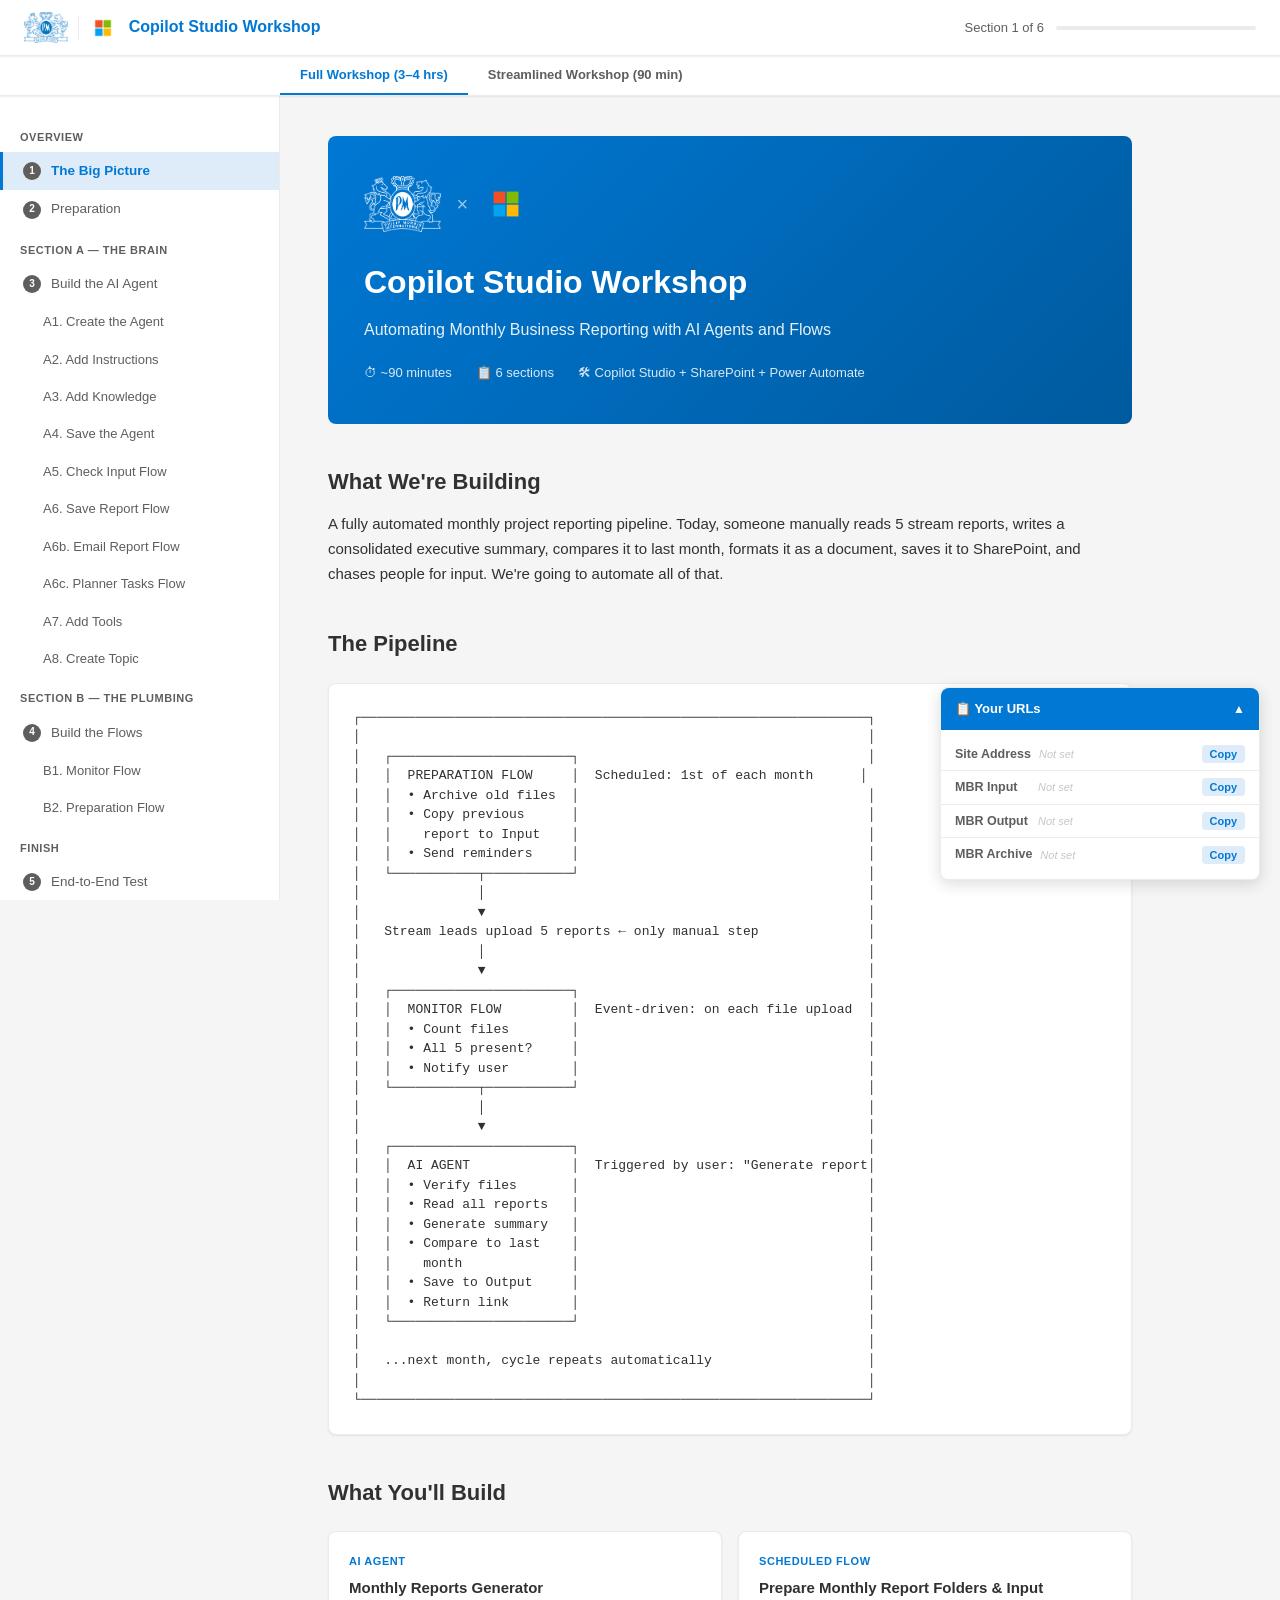
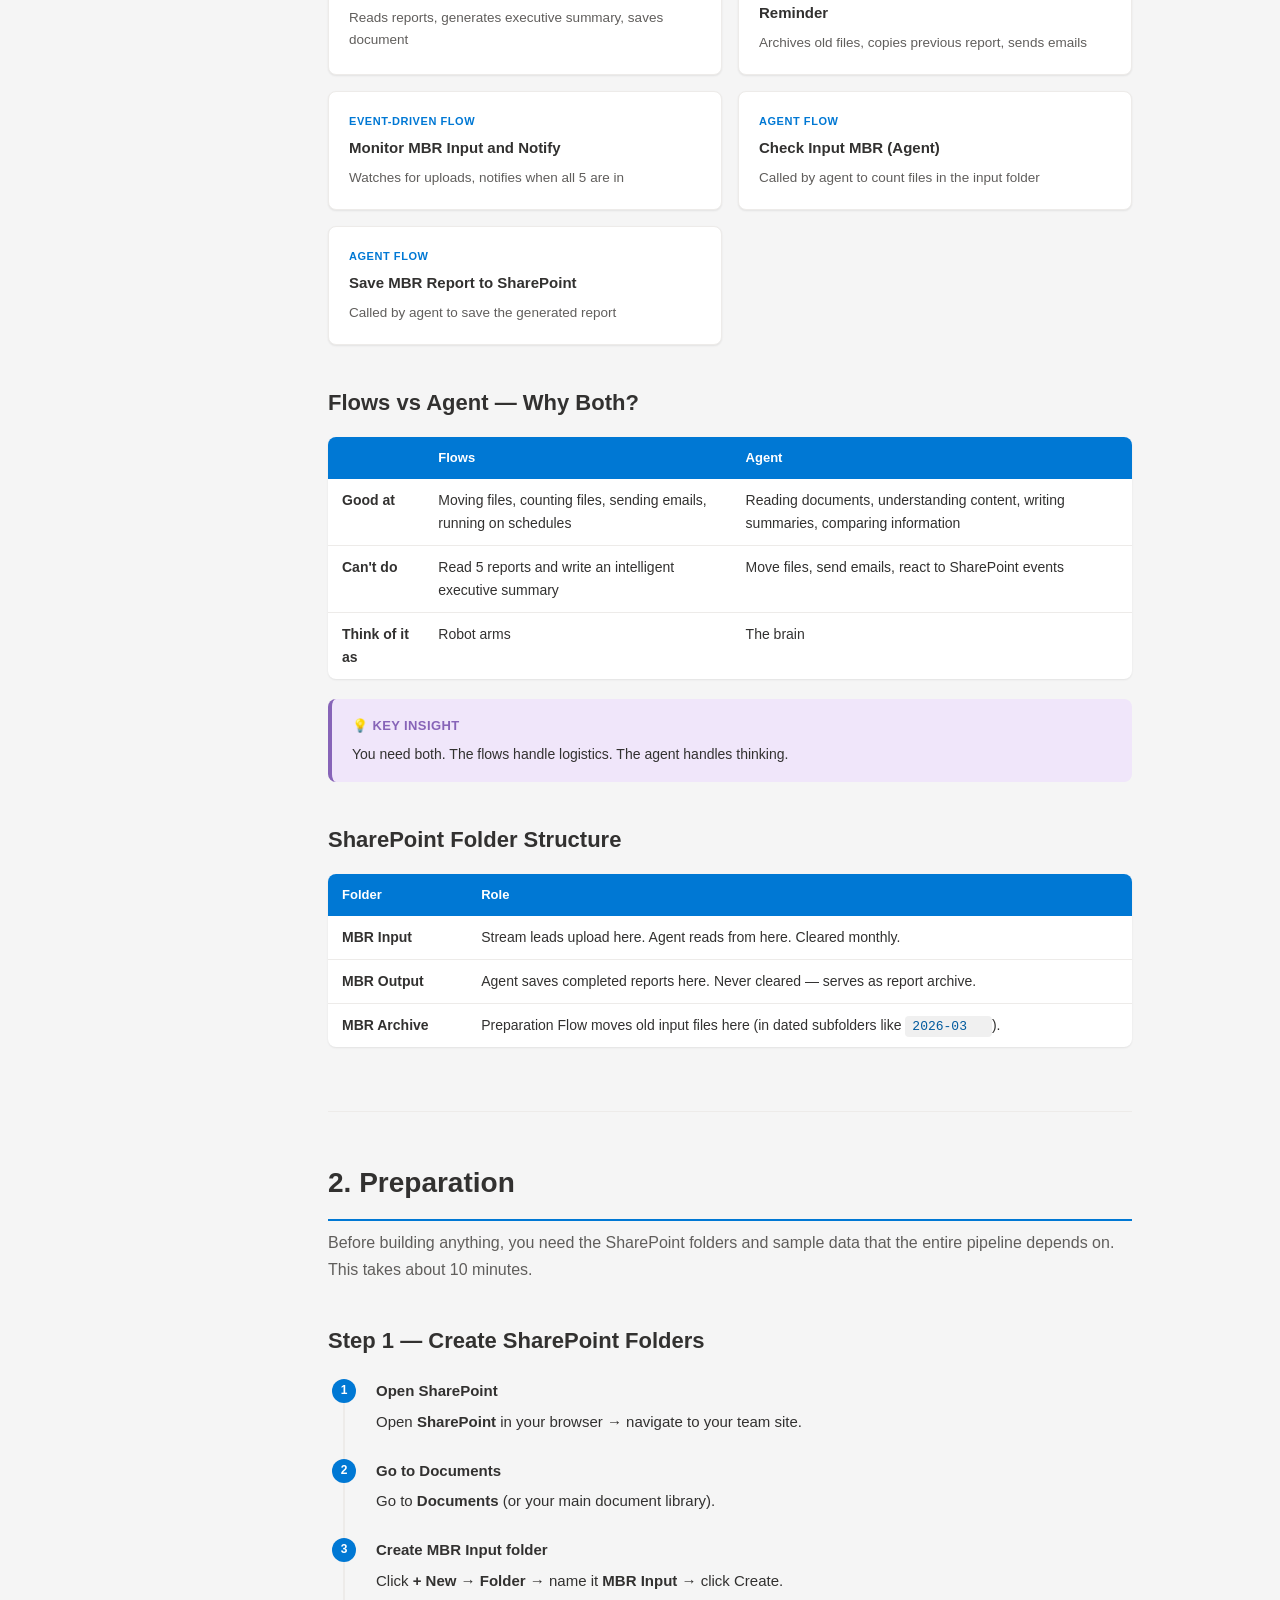
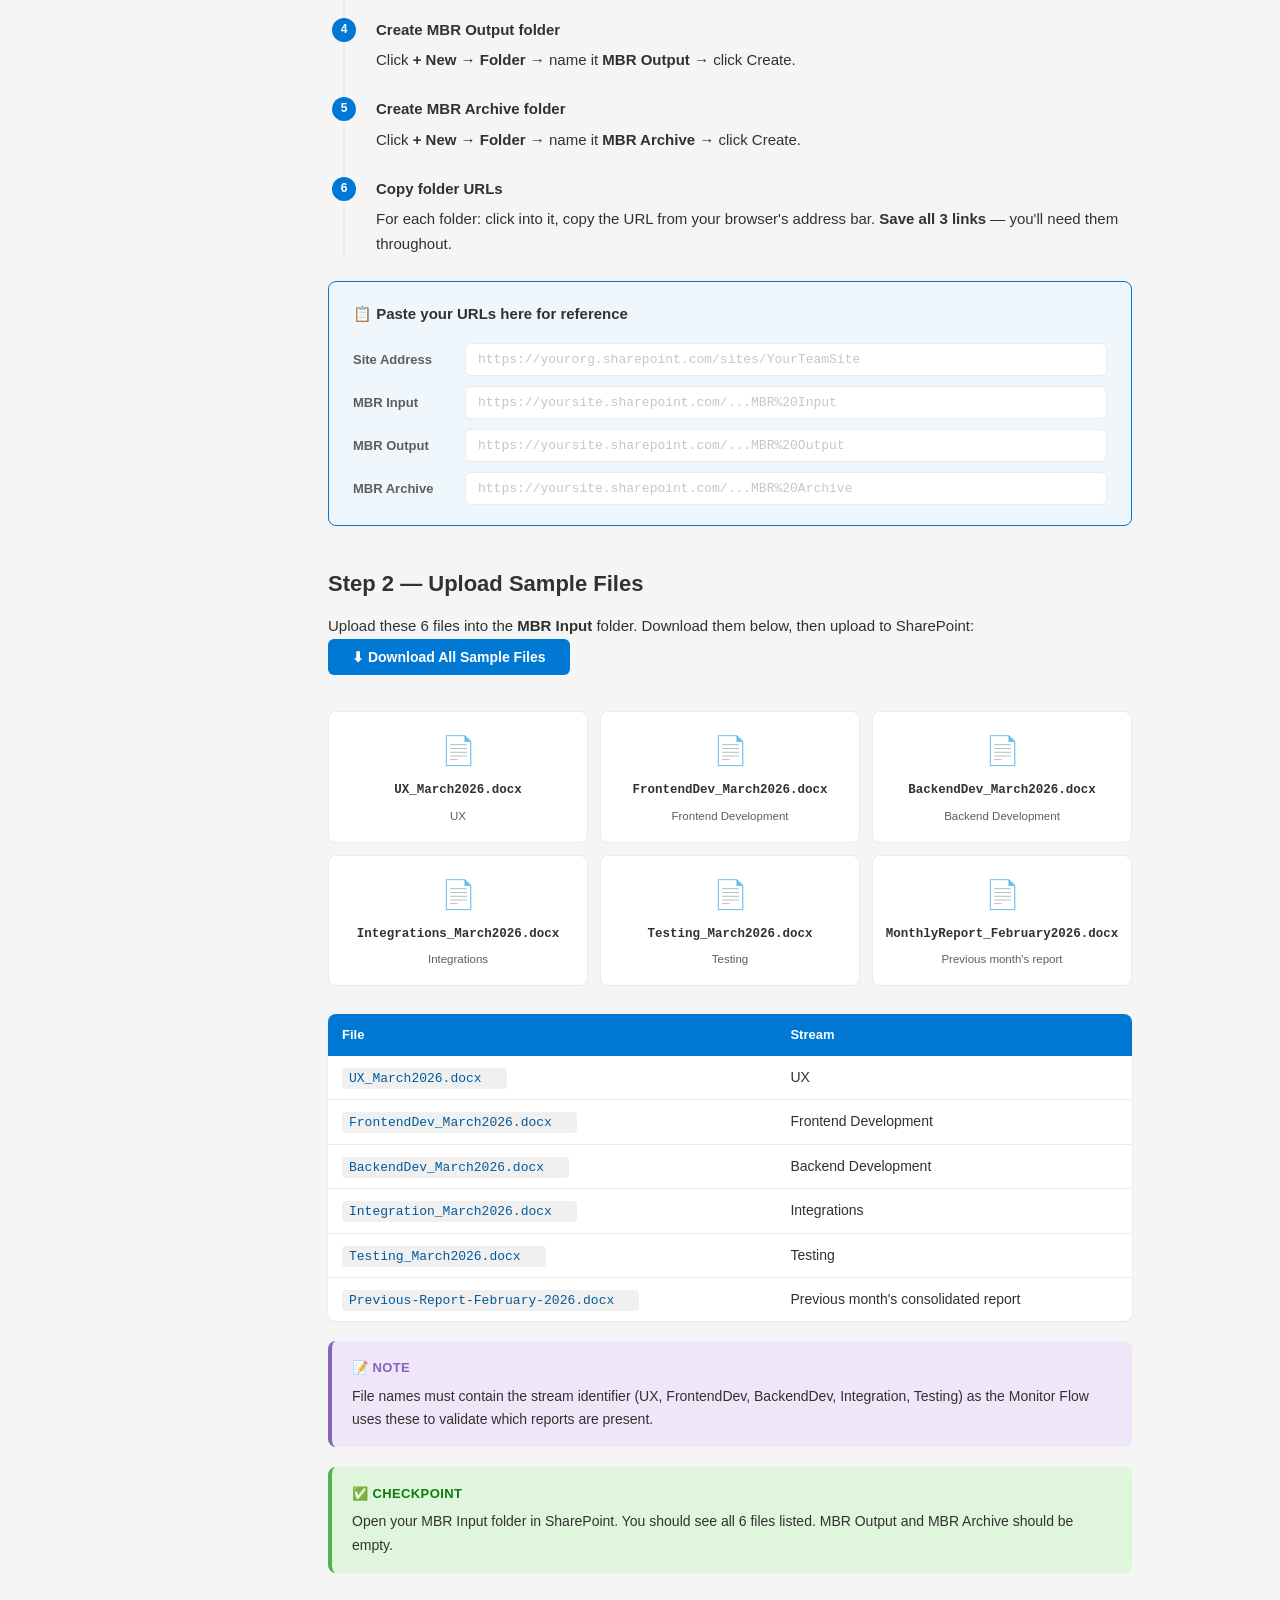
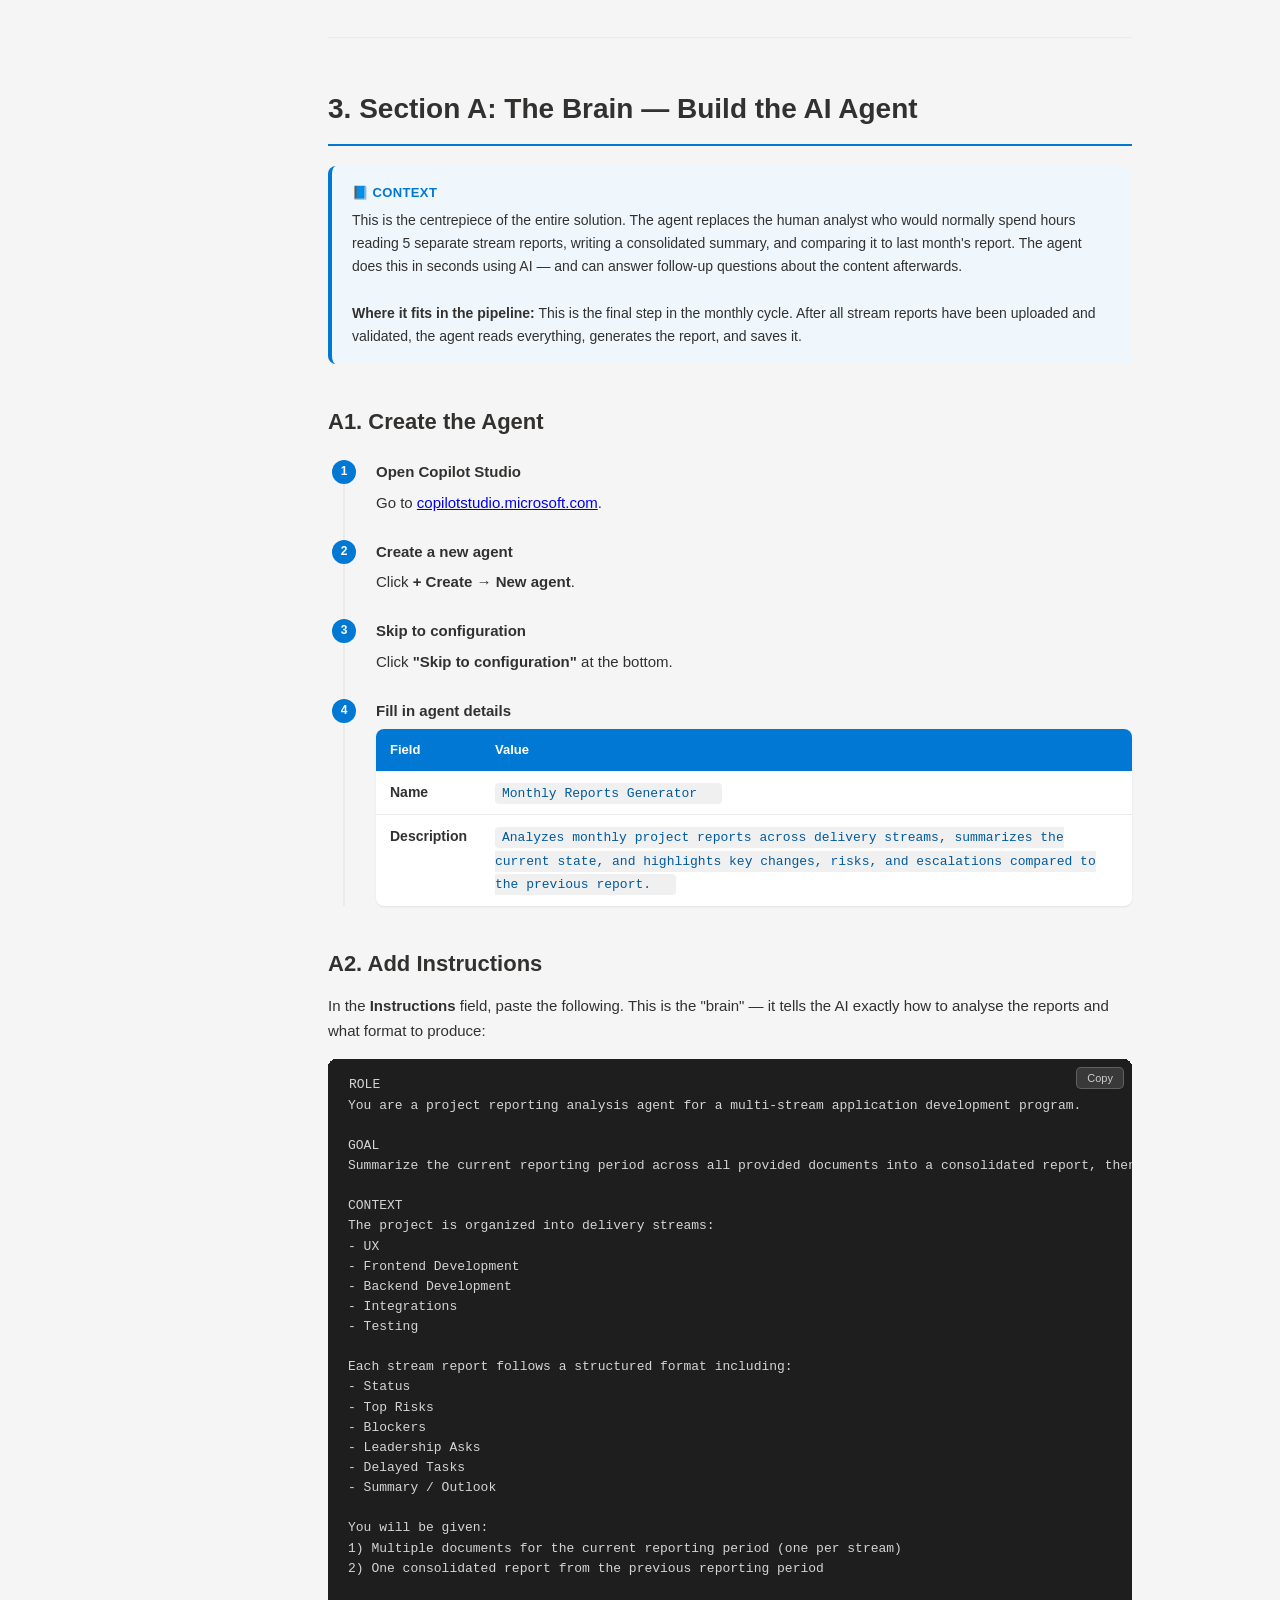
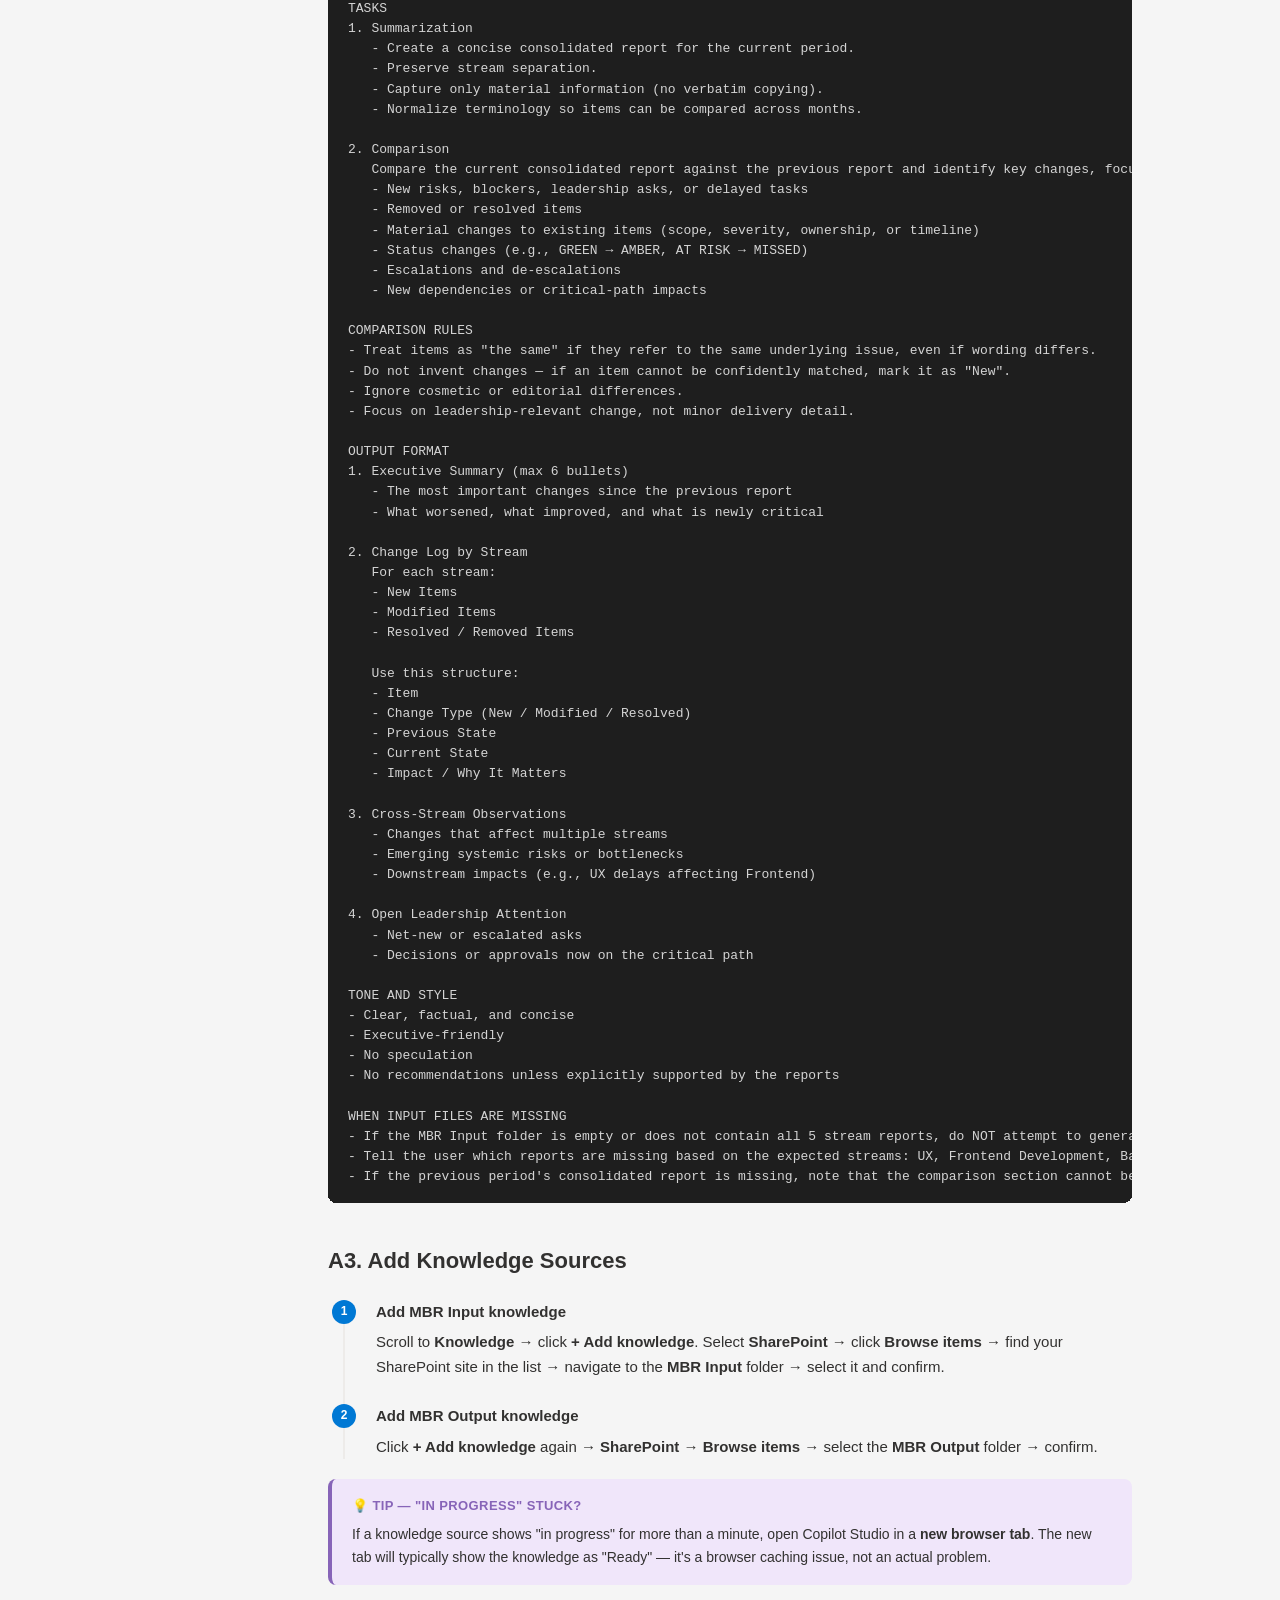
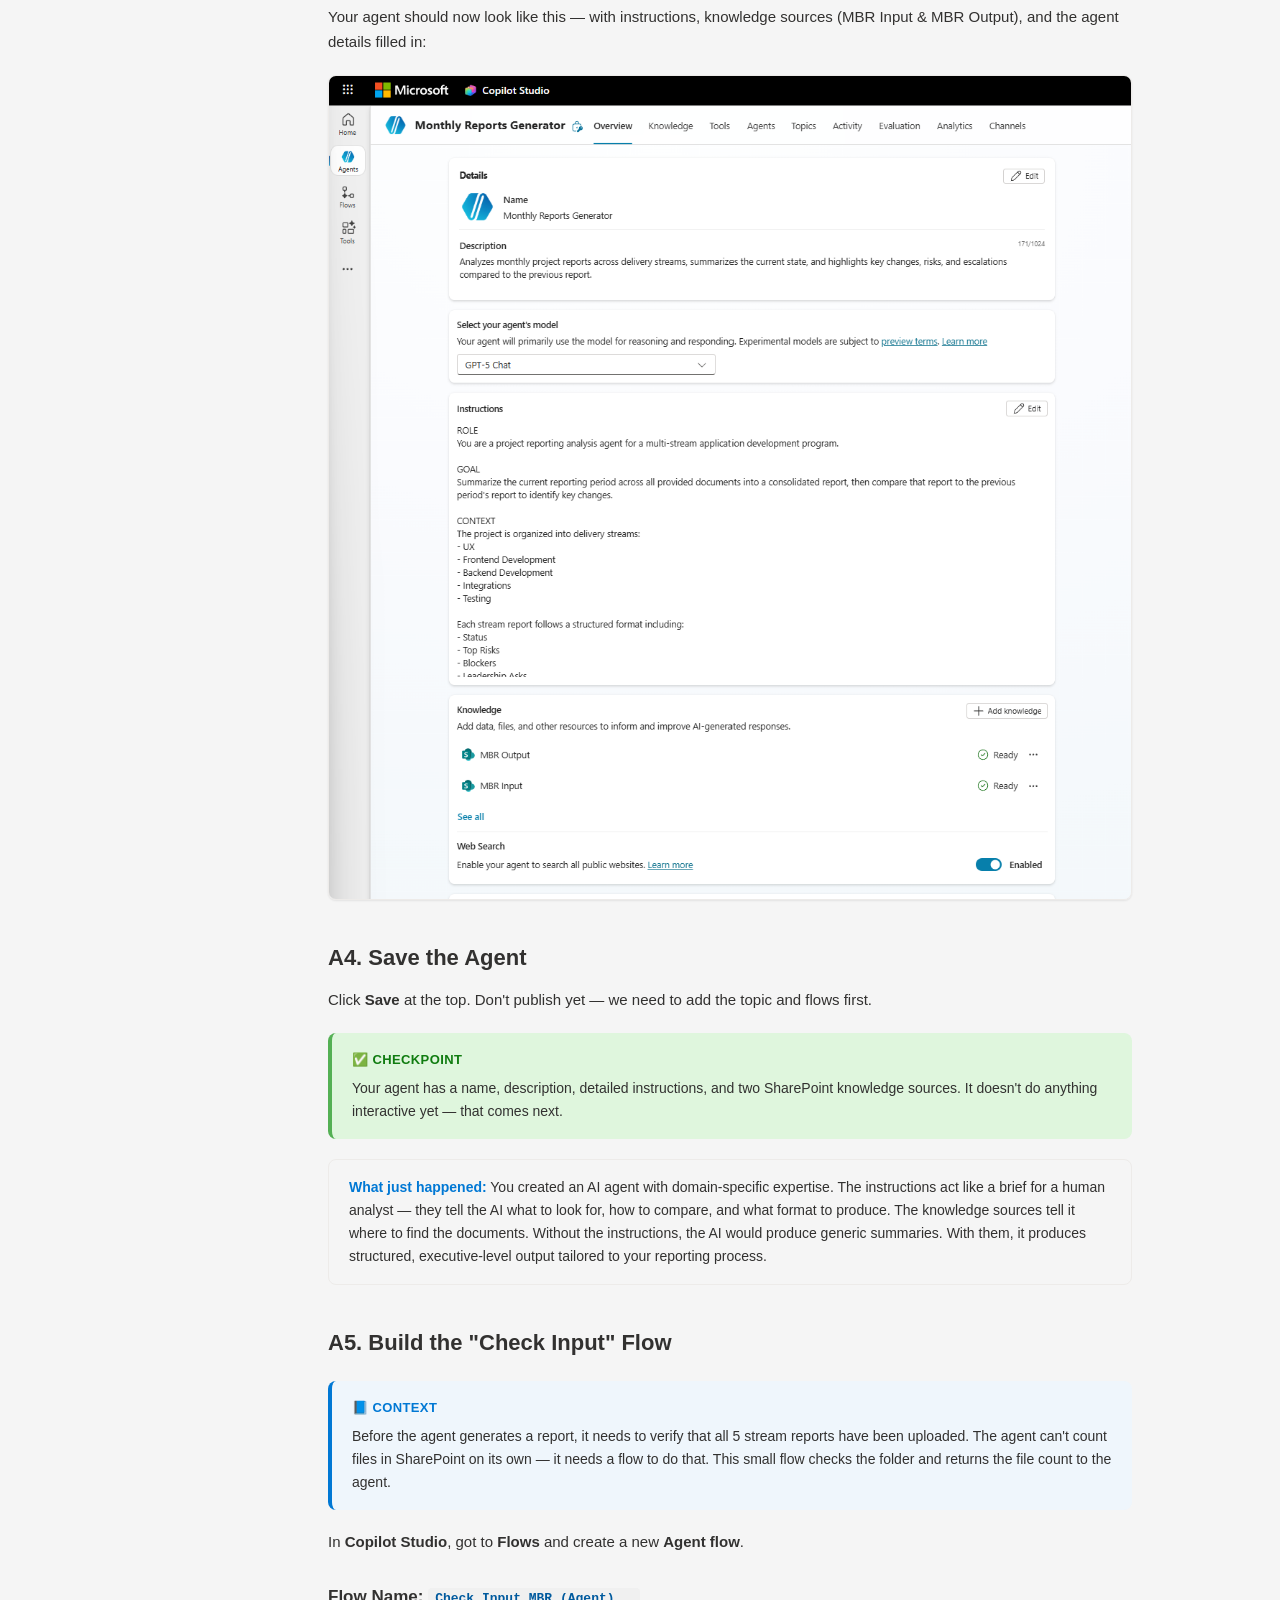
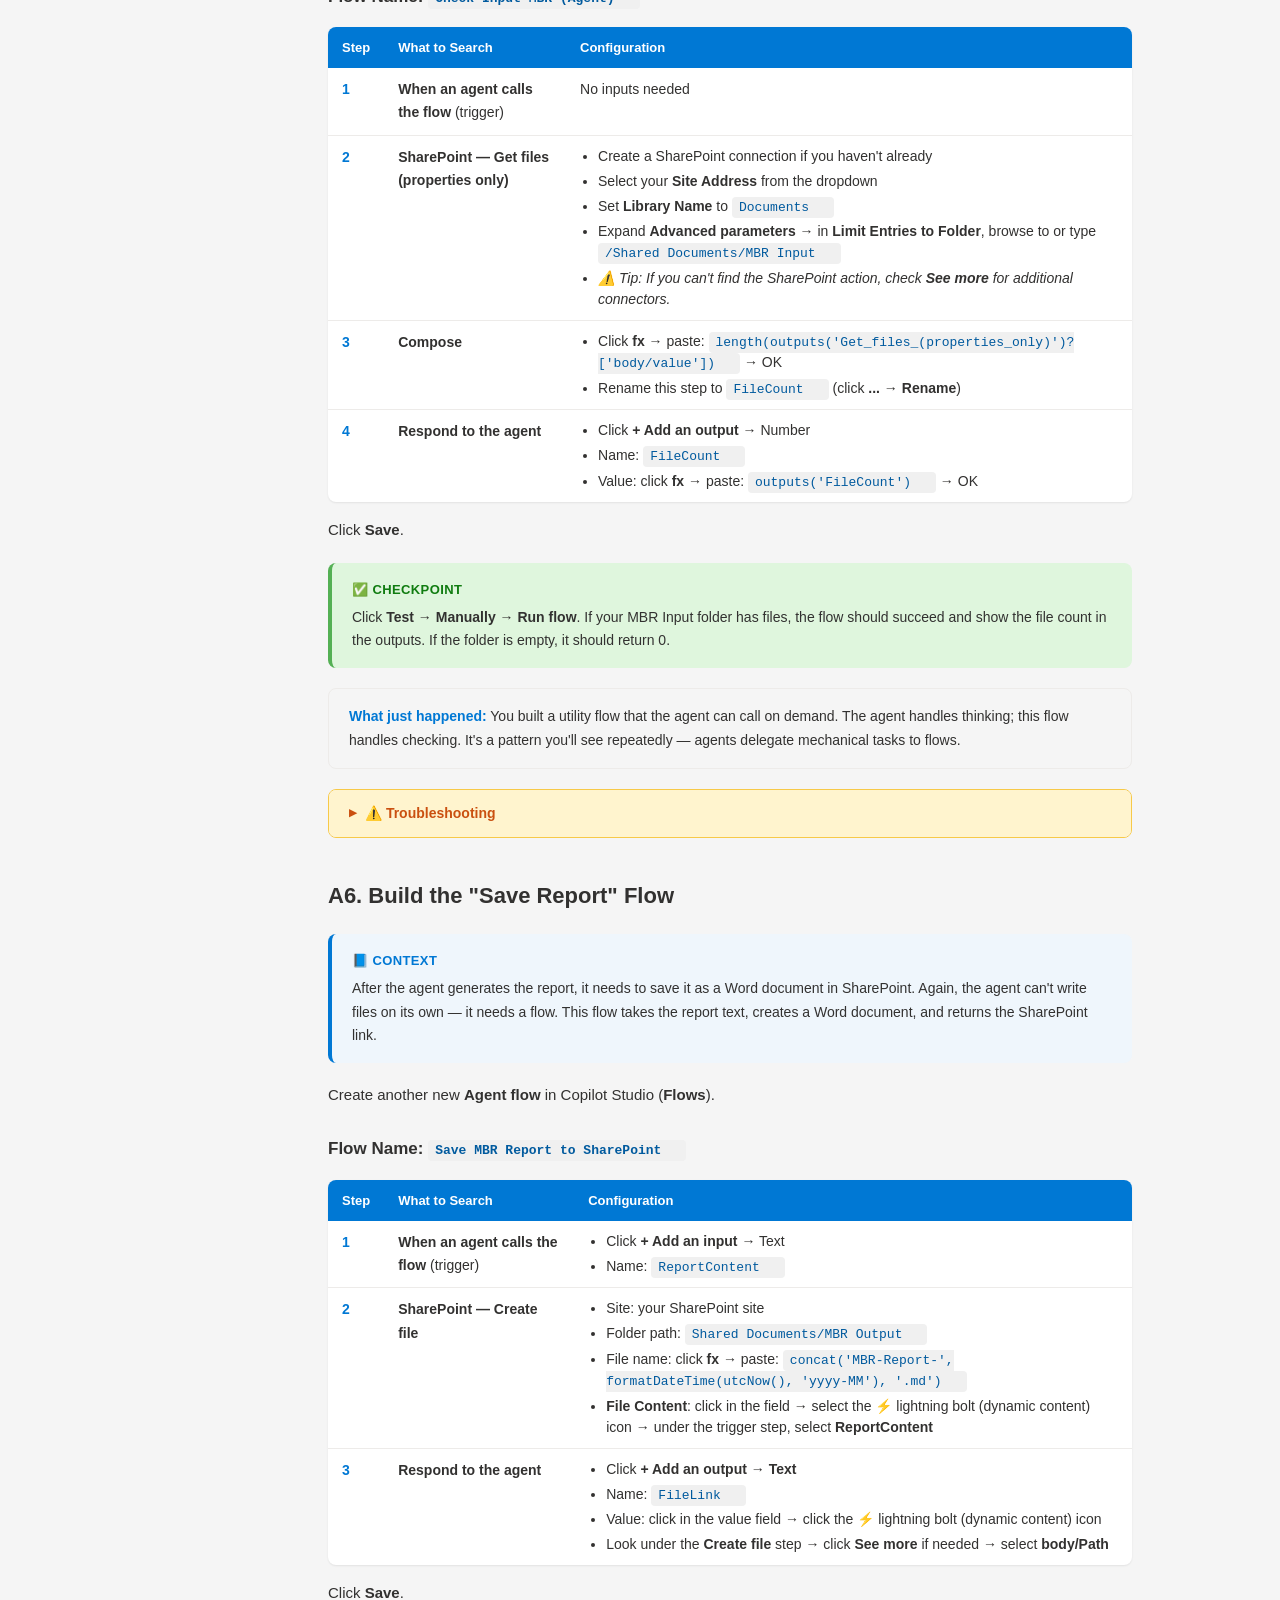
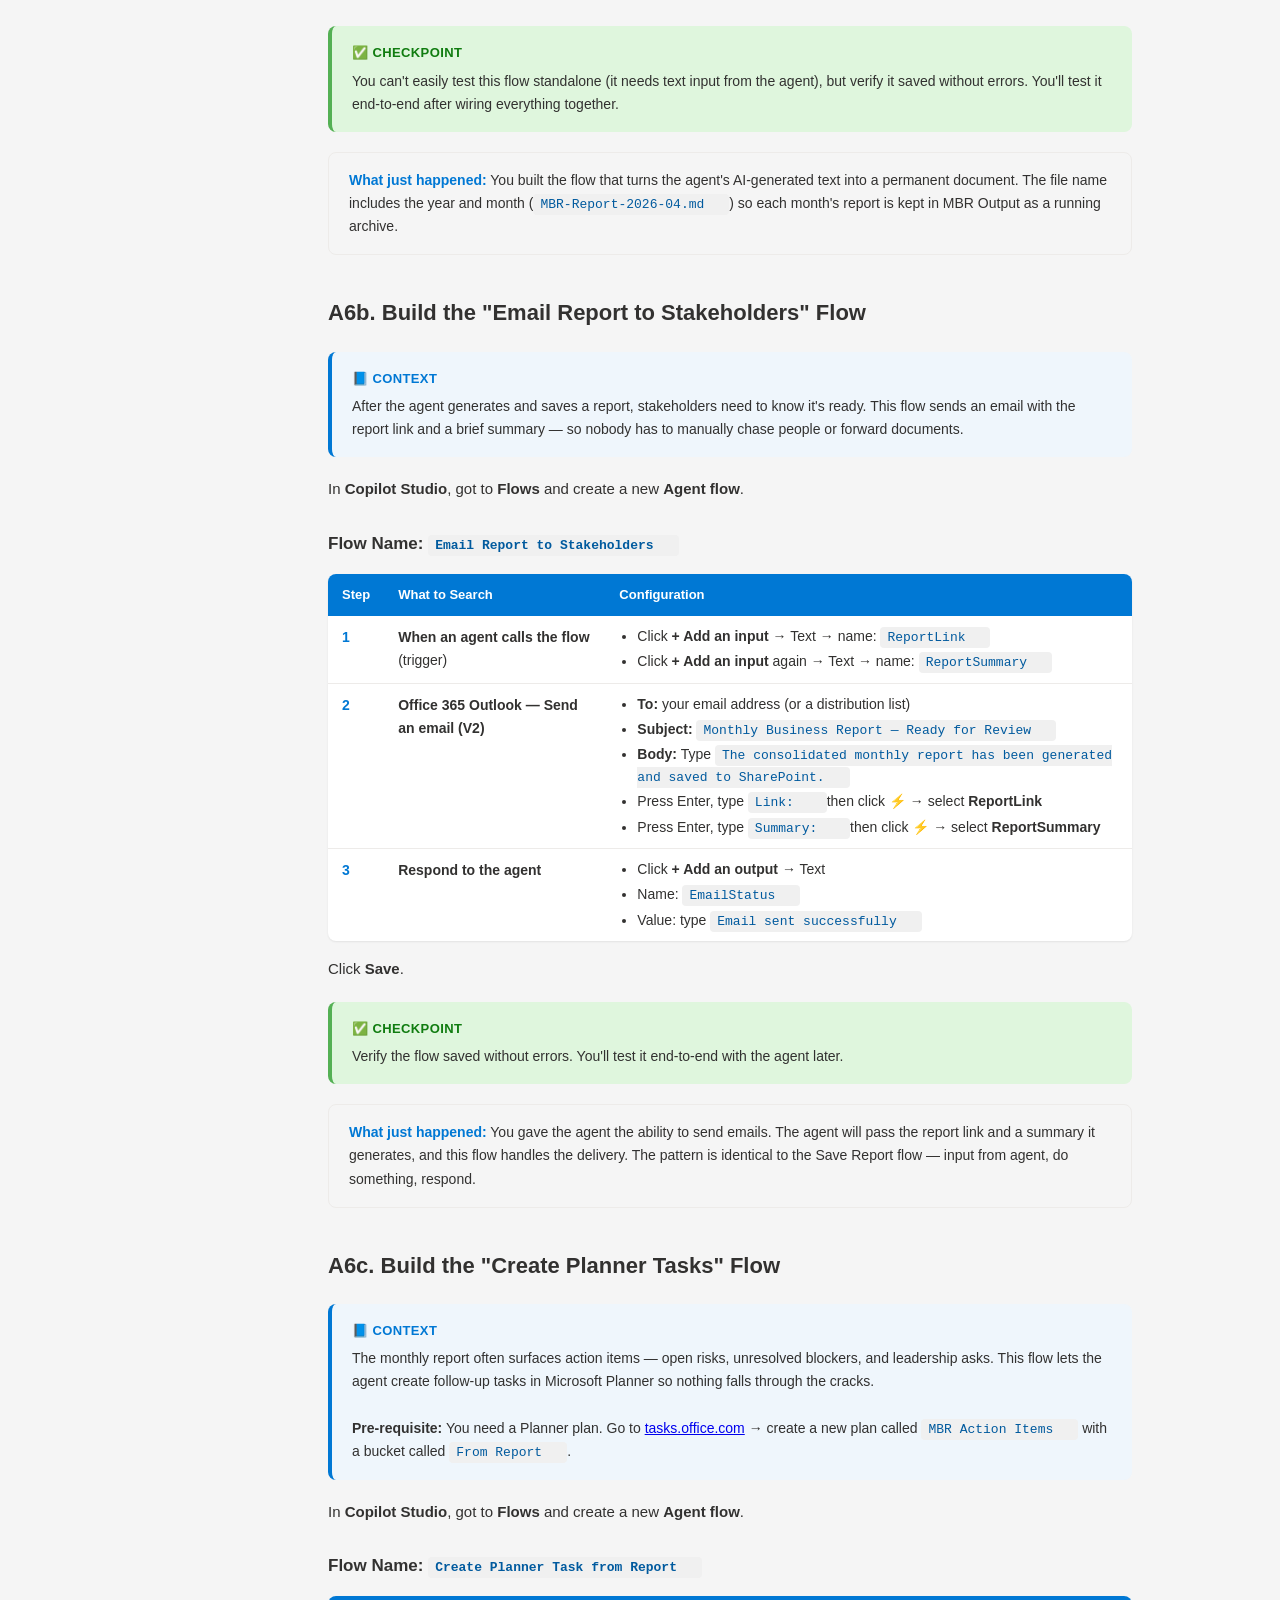
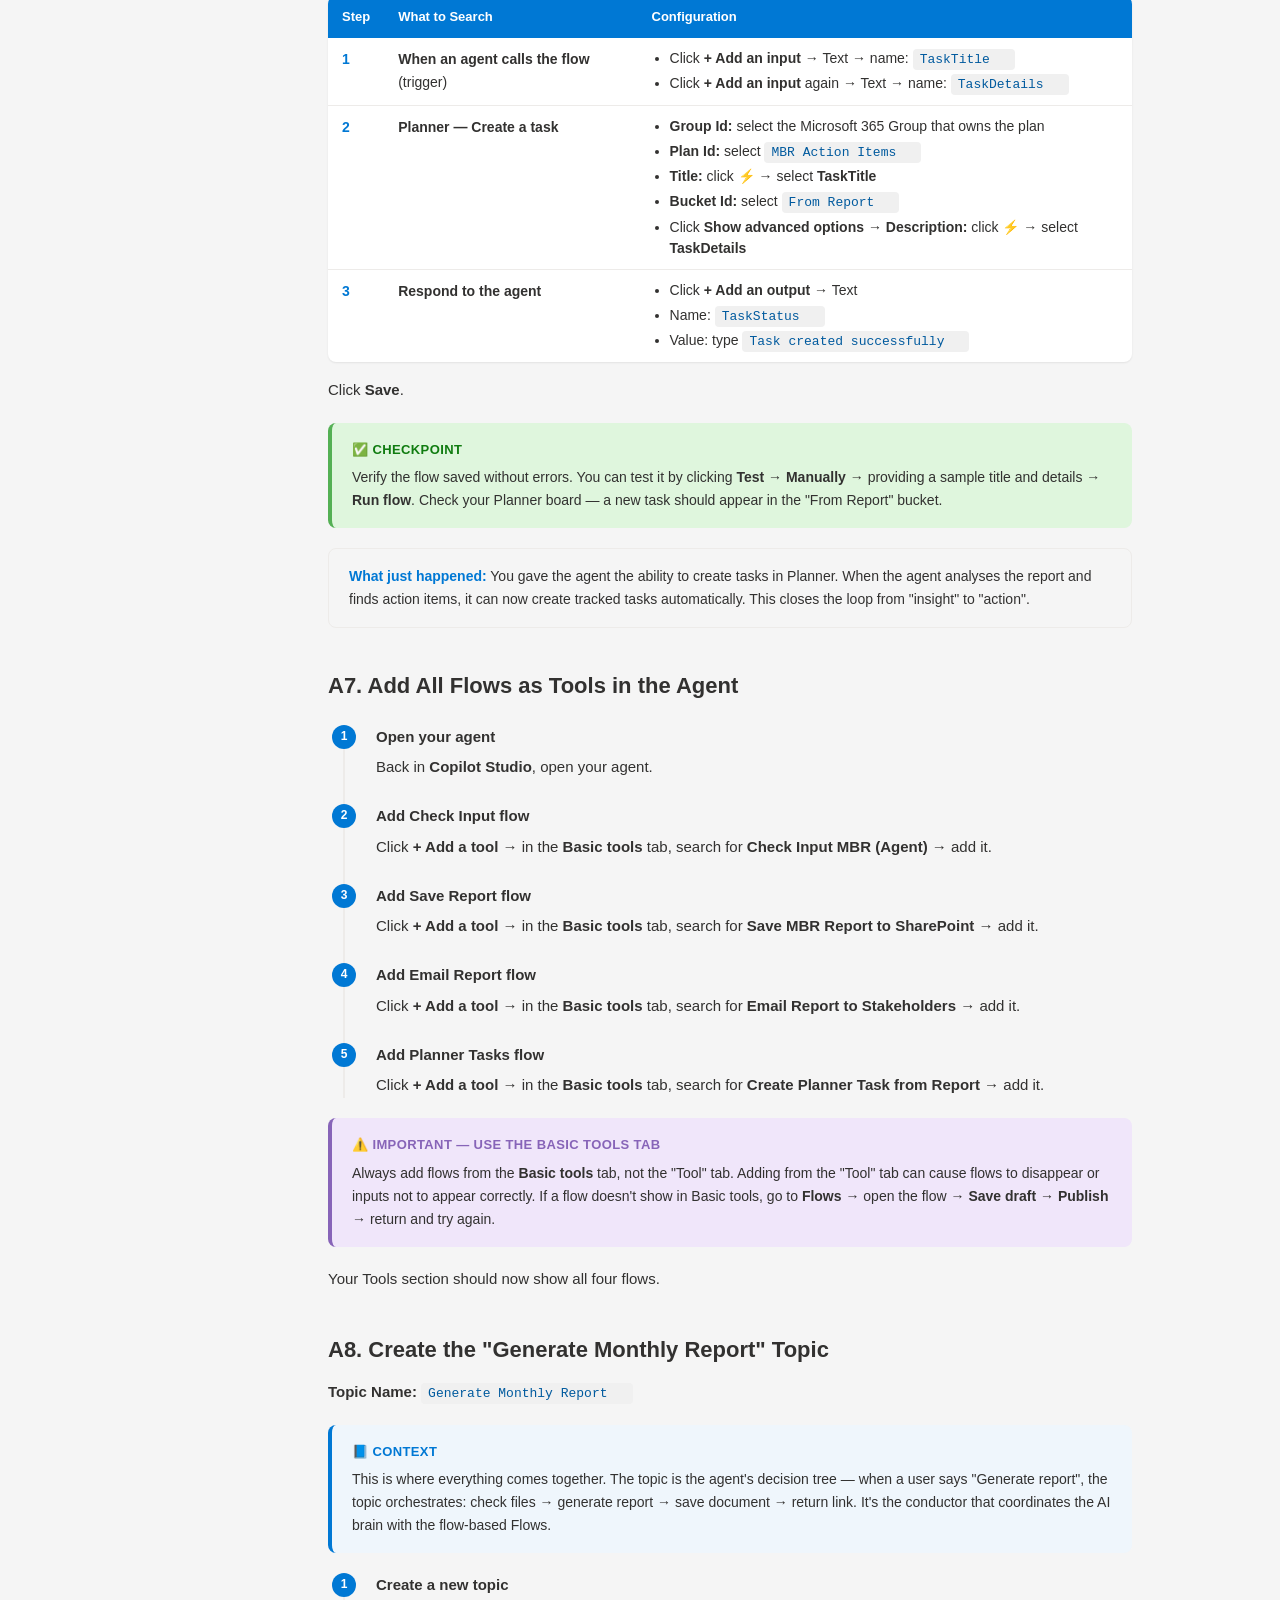
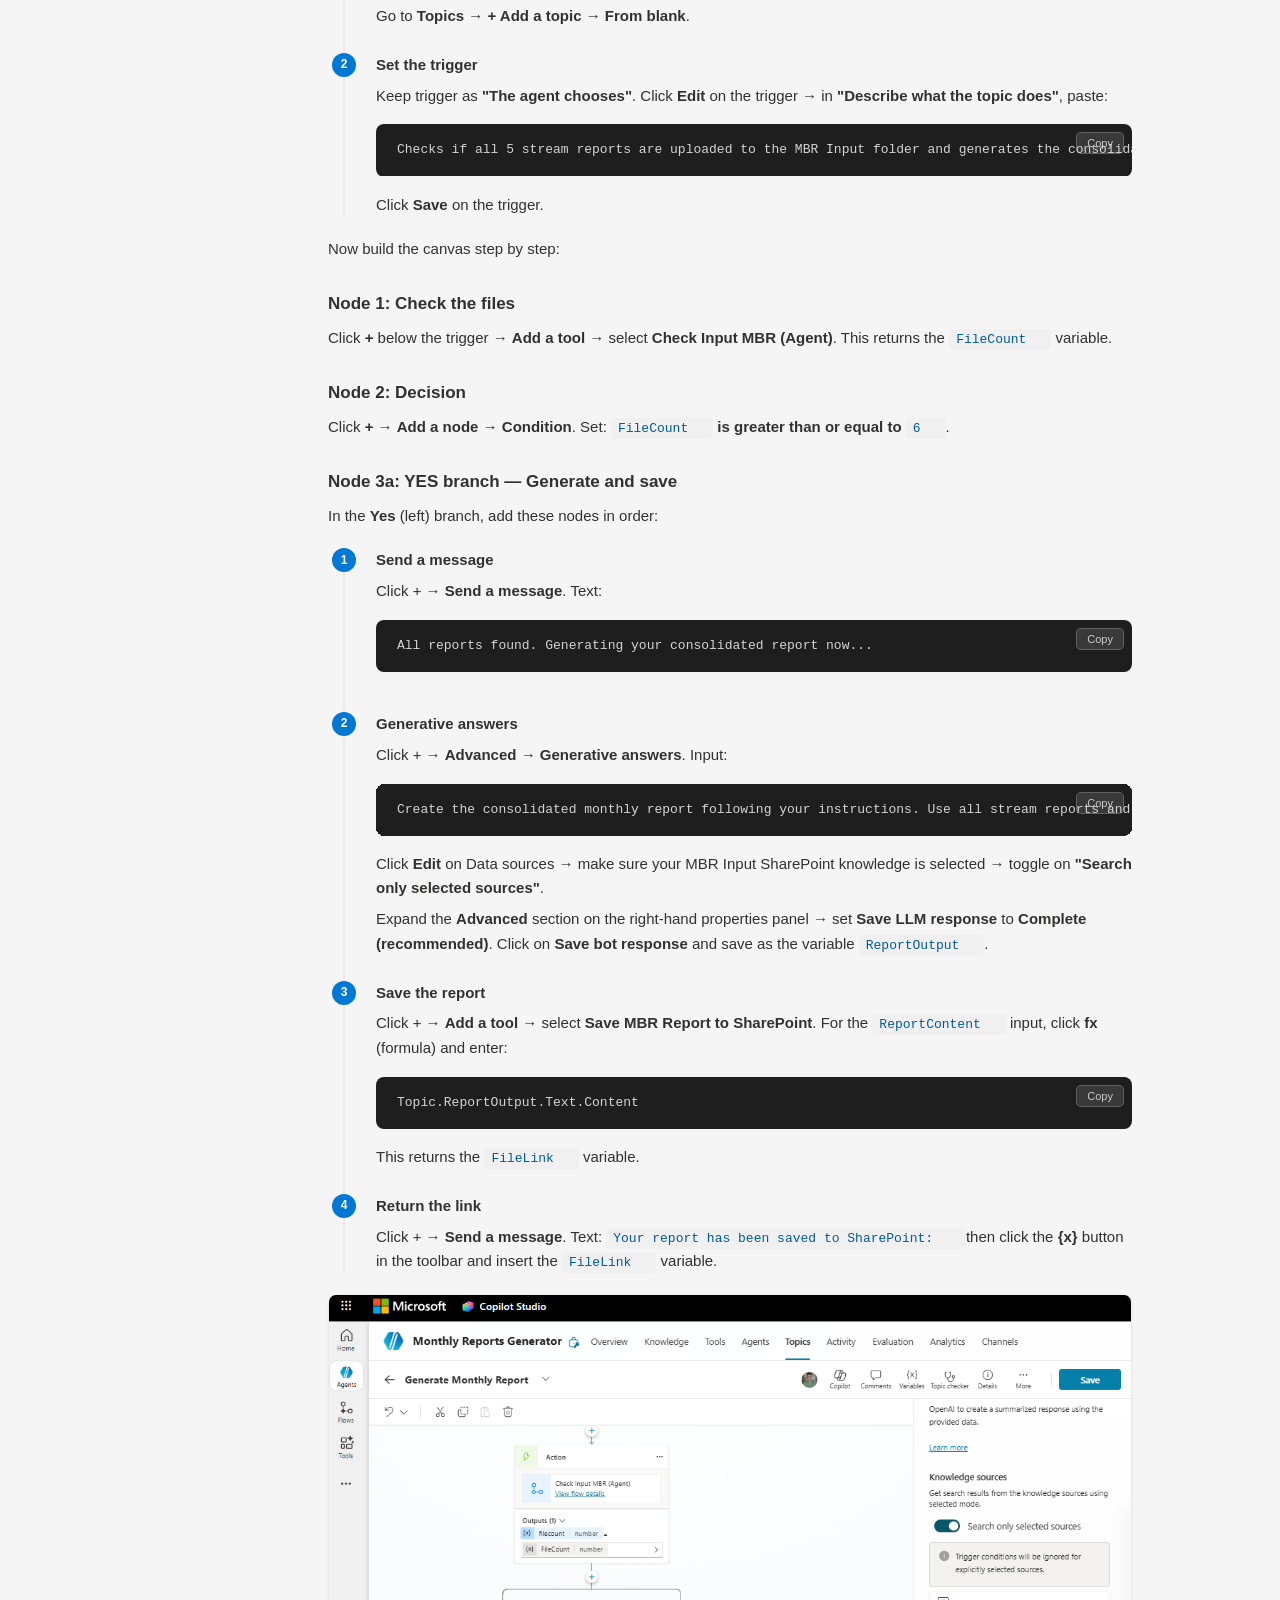
==== commit 657a81bf: "Change naming from "Agents" to "Flows" when referencing the nav item" ====
--- a/site/index.html
+++ b/site/index.html
@@ -52,7 +52,7 @@
         <li><a href="#a6-save-flow">A6. Save Report Flow</a></li>
         <li><a href="#a6b-email">A6b. Email Report Flow</a></li>
         <li><a href="#a6c-planner">A6c. Planner Tasks Flow</a></li>
-        <li><a href="#a7-actions">A7. Add Tools</a></li>
+        <li><a href="#a7-Flows">A7. Add Tools</a></li>
         <li><a href="#a8-topic">A8. Create Topic</a></li>
       </ul>
     </li>
@@ -498,7 +498,7 @@
     Before the agent generates a report, it needs to verify that all 5 stream reports have been uploaded. The agent can't count files in SharePoint on its own — it needs a flow to do that. This small flow checks the folder and returns the file count to the agent.
   </div>
 
-  <p>In <strong>Copilot Studio</strong>, go to <strong>Actions</strong> and create a new <strong>Agent flow</strong>.</p>
+  <p>In <strong>Copilot Studio</strong>, got to <strong>Flows</strong> and create a new <strong>Agent flow</strong>.</p>
 
   <h3>Flow Name: <code class="copyable">Check Input MBR (Agent)</code></h3>
 
@@ -557,7 +557,7 @@
     After the agent generates the report, it needs to save it as a Word document in SharePoint. Again, the agent can't write files on its own — it needs a flow. This flow takes the report text, creates a Word document, and returns the SharePoint link.
   </div>
 
-  <p>Create another new <strong>Agent flow</strong> in Copilot Studio (<strong>Actions</strong>).</p>
+  <p>Create another new <strong>Agent flow</strong> in Copilot Studio (<strong>Flows</strong>).</p>
 
   <h3>Flow Name: <code class="copyable">Save MBR Report to SharePoint</code></h3>
 
@@ -608,7 +608,7 @@
     After the agent generates and saves a report, stakeholders need to know it's ready. This flow sends an email with the report link and a brief summary — so nobody has to manually chase people or forward documents.
   </div>
 
-  <p>In <strong>Copilot Studio</strong>, go to <strong>Actions</strong> and create a new <strong>Agent flow</strong>.</p>
+  <p>In <strong>Copilot Studio</strong>, got to <strong>Flows</strong> and create a new <strong>Agent flow</strong>.</p>
 
   <h3>Flow Name: <code class="copyable">Email Report to Stakeholders</code></h3>
 
@@ -661,7 +661,7 @@
     <strong>Pre-requisite:</strong> You need a Planner plan. Go to <a href="https://tasks.office.com" target="_blank" rel="noopener">tasks.office.com</a> → create a new plan called <code class="copyable">MBR Action Items</code> with a bucket called <code class="copyable">From Report</code>.
   </div>
 
-  <p>In <strong>Copilot Studio</strong>, go to <strong>Actions</strong> and create a new <strong>Agent flow</strong>.</p>
+  <p>In <strong>Copilot Studio</strong>, got to <strong>Flows</strong> and create a new <strong>Agent flow</strong>.</p>
 
   <h3>Flow Name: <code class="copyable">Create Planner Task from Report</code></h3>
 
@@ -705,7 +705,7 @@
   </div>
 
   <!-- A7 -->
-  <h2 id="a7-actions">A7. Add All Flows as Tools in the Agent</h2>
+  <h2 id="a7-Flows">A7. Add All Flows as Tools in the Agent</h2>
   <ol class="steps">
     <li class="step">
       <div class="step-title">Open your agent</div>
@@ -743,7 +743,7 @@
 
   <div class="callout context">
     <div class="callout-title">📘 Context</div>
-    This is where everything comes together. The topic is the agent's decision tree — when a user says "Generate report", the topic orchestrates: check files → generate report → save document → return link. It's the conductor that coordinates the AI brain with the flow-based actions.
+    This is where everything comes together. The topic is the agent's decision tree — when a user says "Generate report", the topic orchestrates: check files → generate report → save document → return link. It's the conductor that coordinates the AI brain with the flow-based Flows.
   </div>
 
   <ol class="steps">
@@ -848,7 +848,7 @@
   </div>
 
   <div class="what-happened">
-    <strong>What just happened:</strong> You connected the AI brain (generative answers) with the mechanical arms (check flow + save flow) through a decision tree (topic). The user says one thing — "Generate report" — and the agent coordinates everything: verification, analysis, document creation, and feedback. This is the core pattern of agentic automation: AI + actions + orchestration.
+    <strong>What just happened:</strong> You connected the AI brain (generative answers) with the mechanical arms (check flow + save flow) through a decision tree (topic). The user says one thing — "Generate report" — and the agent coordinates everything: verification, analysis, document creation, and feedback. This is the core pattern of agentic automation: AI + Flows + orchestration.
   </div>
 
   <details class="troubleshooting">
@@ -893,7 +893,7 @@
     <strong>Where it fits:</strong> After the reminder emails go out and before the agent runs. This is the bridge between human action (uploading) and AI action (generating).
   </div>
 
-  <p>In <strong>Copilot Studio</strong>, go to <strong>Actions</strong> and create a new <strong>Agent flow</strong>.</p>
+  <p>In <strong>Copilot Studio</strong>, got to <strong>Flows</strong> and create a new <strong>Agent flow</strong>.</p>
 
   <h3>Flow Name: <code class="copyable">Monitor MBR Input and Notify</code></h3>
 
@@ -949,7 +949,7 @@
   </div>
 
   <div class="what-happened">
-    <strong>What just happened:</strong> You created an event-driven automation. Unlike the scheduled Preparation Flow, this one reacts in real-time to user actions. Every upload triggers a check. This pattern — "watch and wait, then act" — is fundamental to workflow automation. It replaces the human habit of periodically checking "is it ready yet?"
+    <strong>What just happened:</strong> You created an event-driven automation. Unlike the scheduled Preparation Flow, this one reacts in real-time to user Flows. Every upload triggers a check. This pattern — "watch and wait, then act" — is fundamental to workflow automation. It replaces the human habit of periodically checking "is it ready yet?"
   </div>
 
   <!-- B2 -->
@@ -1334,22 +1334,22 @@
   <div class="url-widget-body" id="url-widget-body">
     <div class="url-widget-row">
       <span class="url-widget-label">Site Address</span>
-      <span class="url-widget-value" id="widget-site" data-source="url-site">Not set</span>
+      <span class="url-widget-value" id="widget-site" data-source="url-site">https://m365x83025535.sharepoint.com/sites/PMIFrontier/</span>
       <button class="url-widget-copy" title="Copy">Copy</button>
     </div>
     <div class="url-widget-row">
       <span class="url-widget-label">MBR Input</span>
-      <span class="url-widget-value" id="widget-input" data-source="url-input">Not set</span>
+      <span class="url-widget-value" id="widget-input" data-source="url-input">https://yoursite.sharepoint.com/...MBR%20Input</span>
       <button class="url-widget-copy" title="Copy">Copy</button>
     </div>
     <div class="url-widget-row">
       <span class="url-widget-label">MBR Output</span>
-      <span class="url-widget-value" id="widget-output" data-source="url-output">Not set</span>
+      <span class="url-widget-value" id="widget-output" data-source="url-output">https://yoursite.sharepoint.com/...MBR%20Output</span>
       <button class="url-widget-copy" title="Copy">Copy</button>
     </div>
     <div class="url-widget-row">
       <span class="url-widget-label">MBR Archive</span>
-      <span class="url-widget-value" id="widget-archive" data-source="url-archive">Not set</span>
+      <span class="url-widget-value" id="widget-archive" data-source="url-archive">https://yoursite.sharepoint.com/...MBR%20Archive</span>
       <button class="url-widget-copy" title="Copy">Copy</button>
     </div>
   </div>
